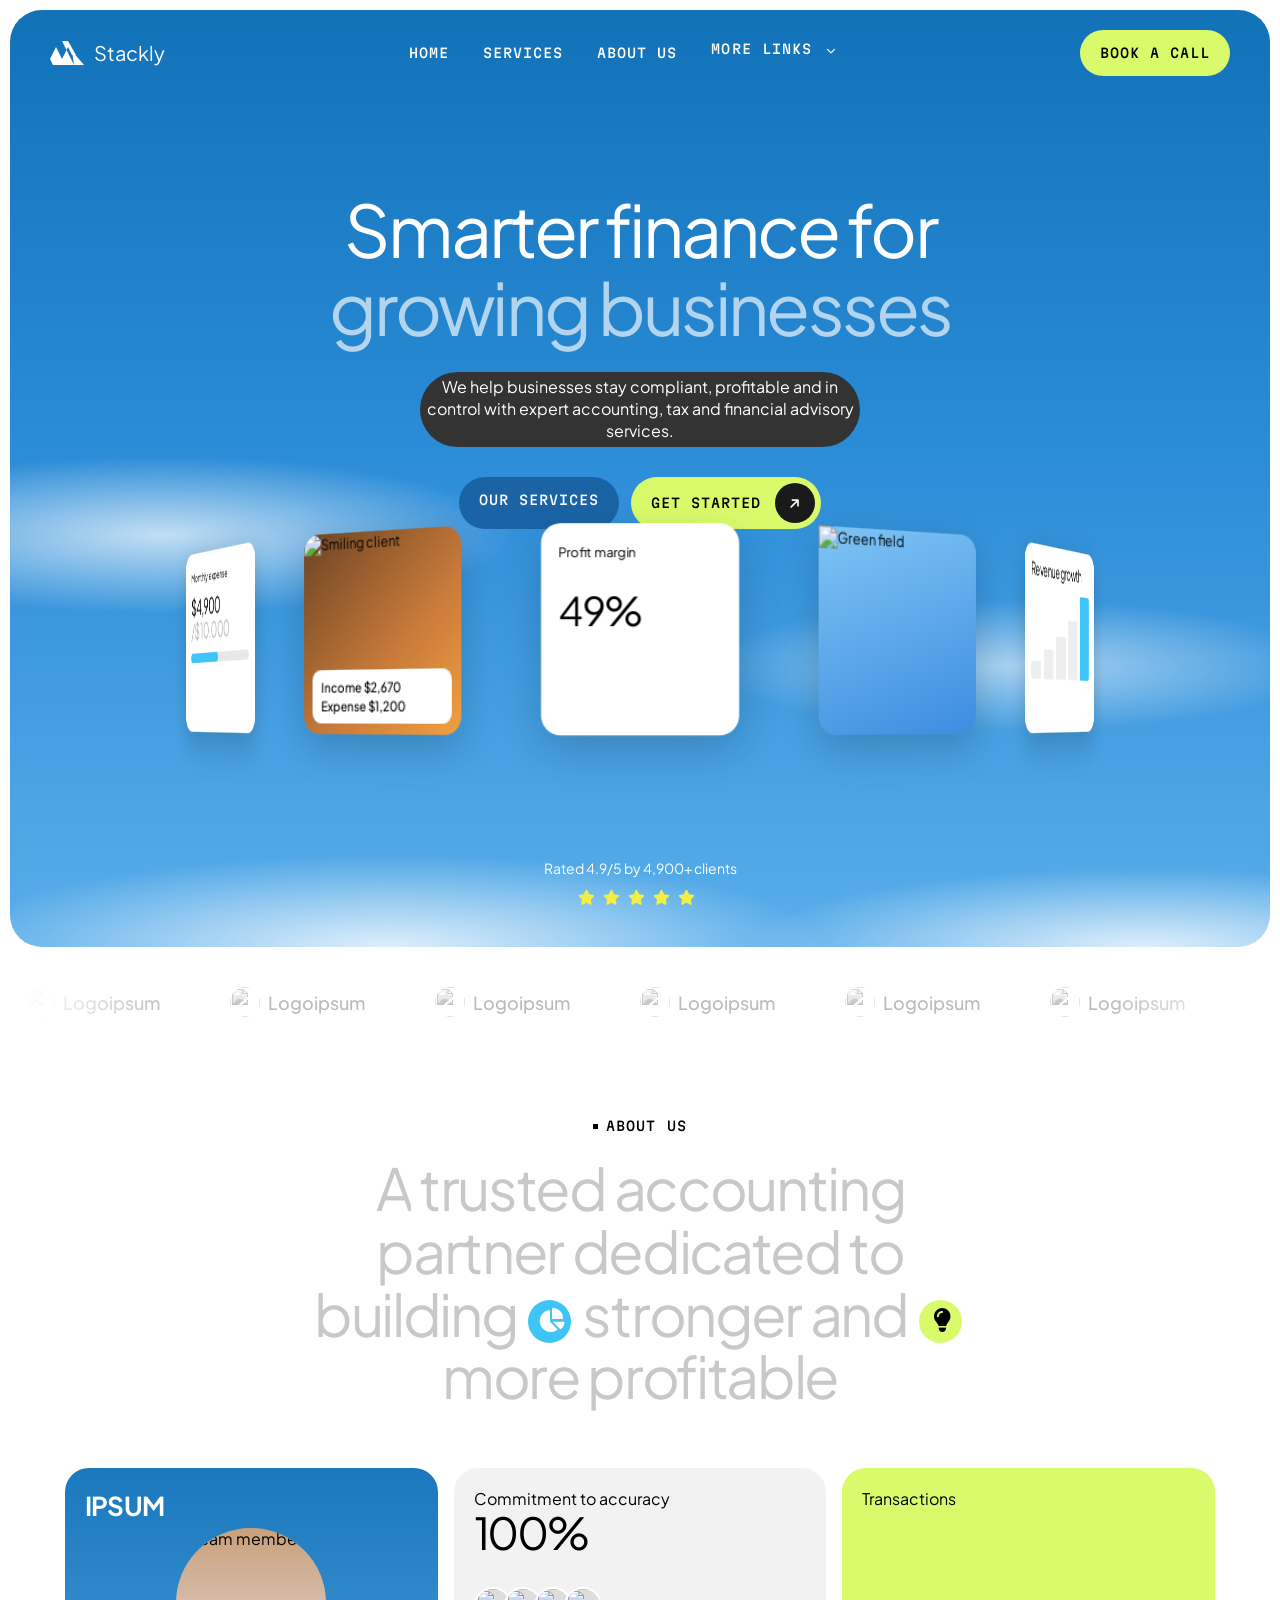
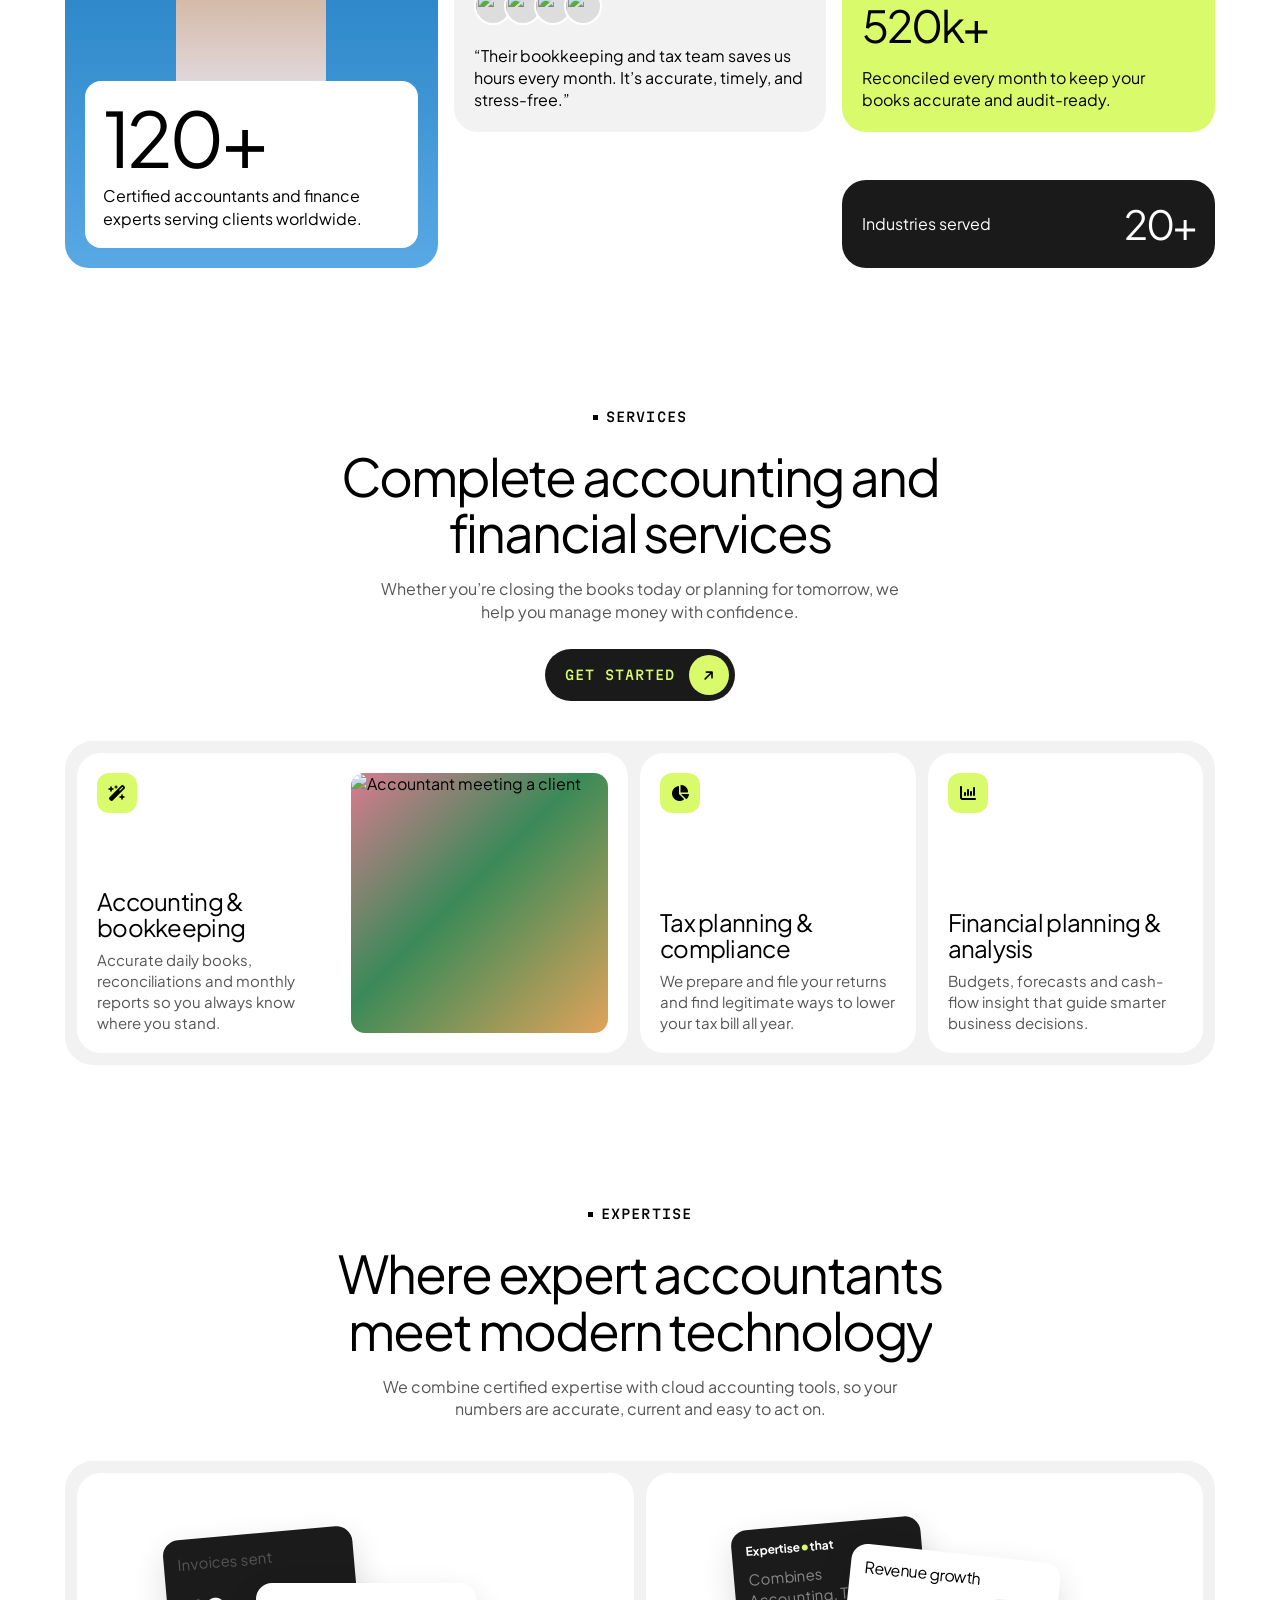
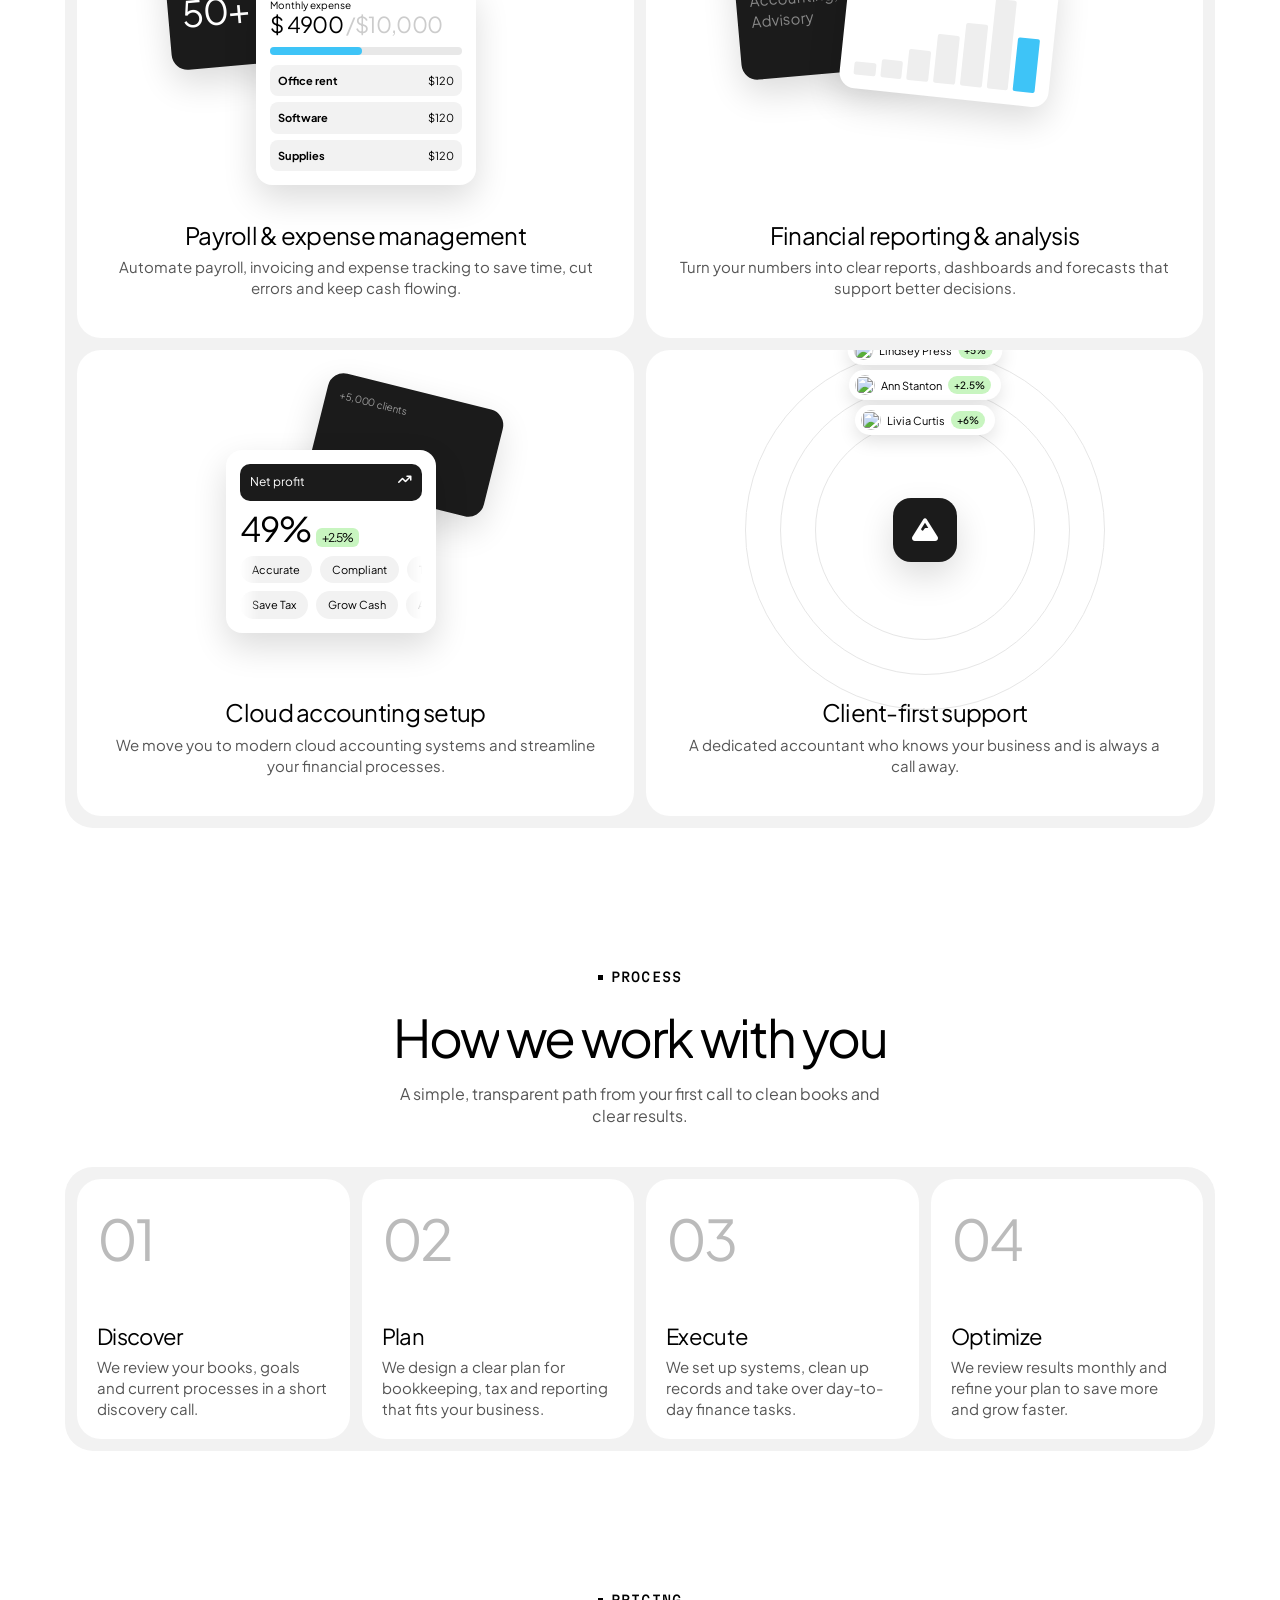
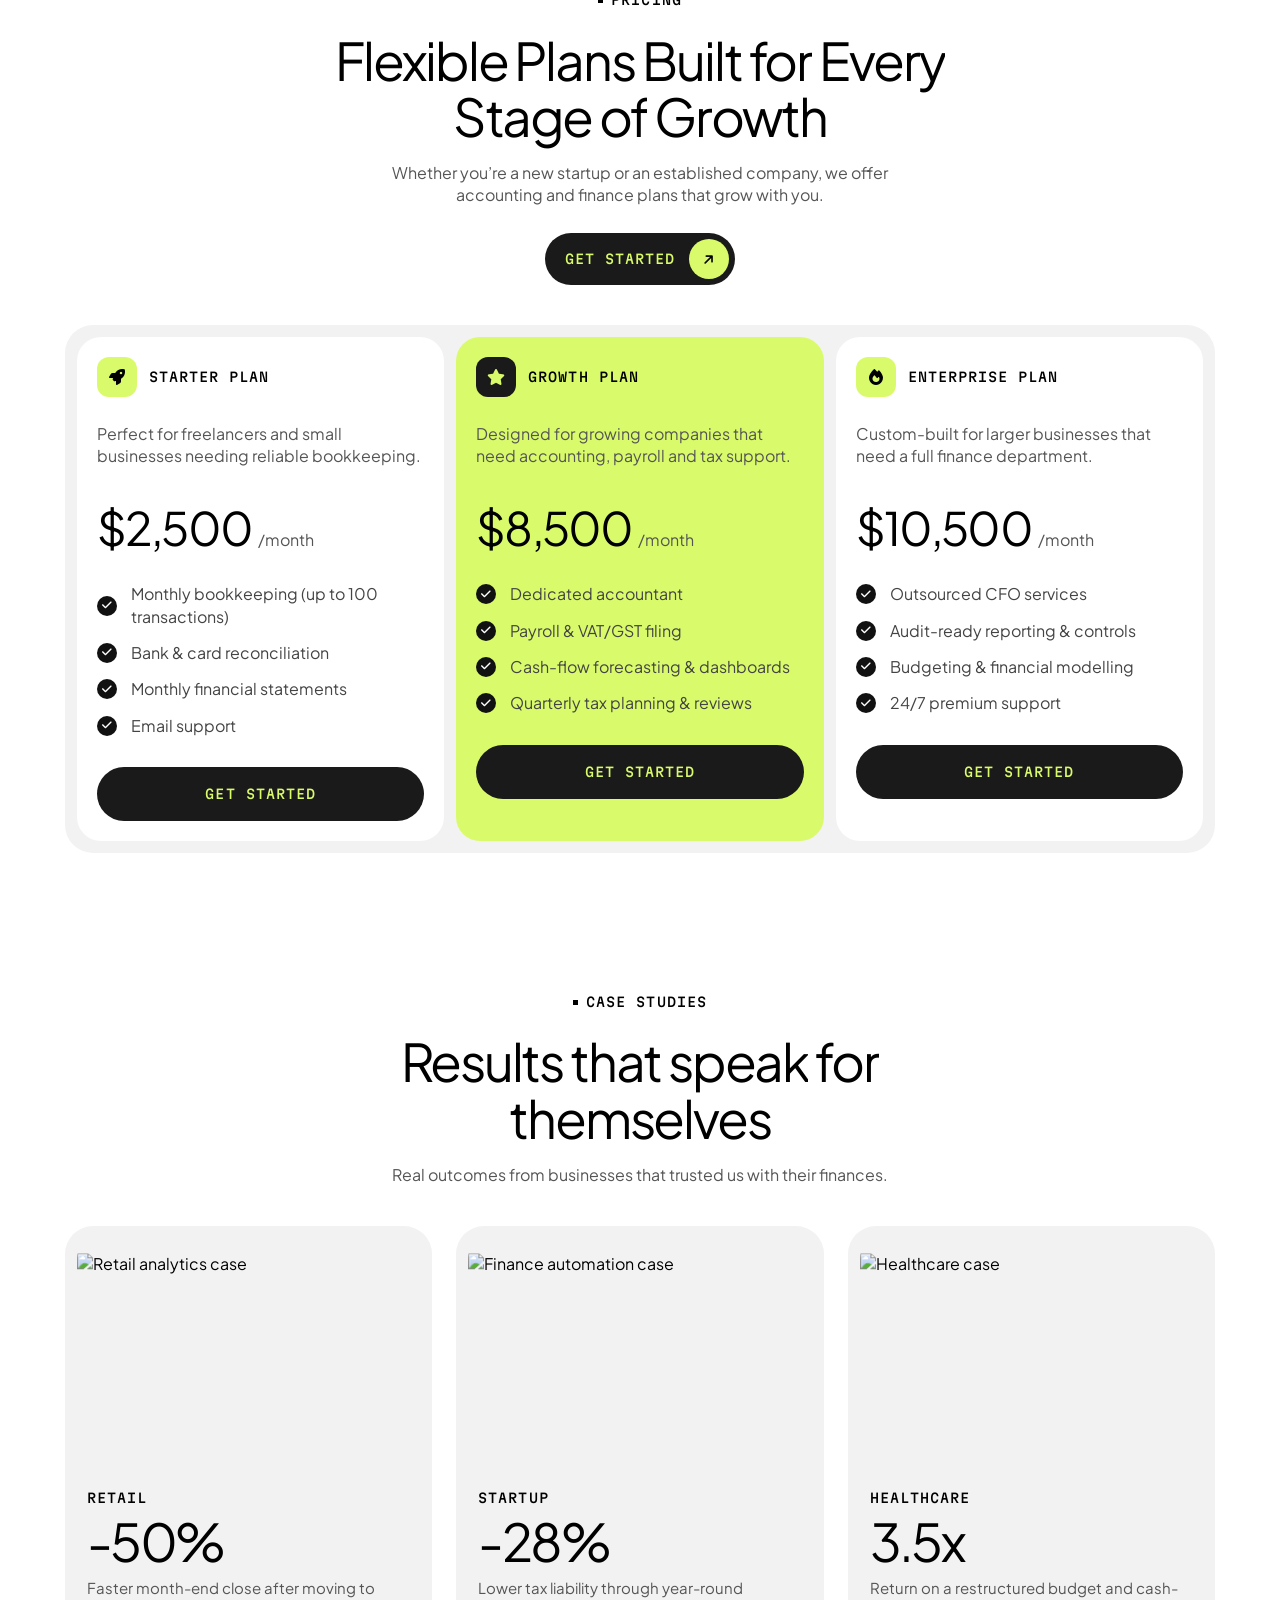
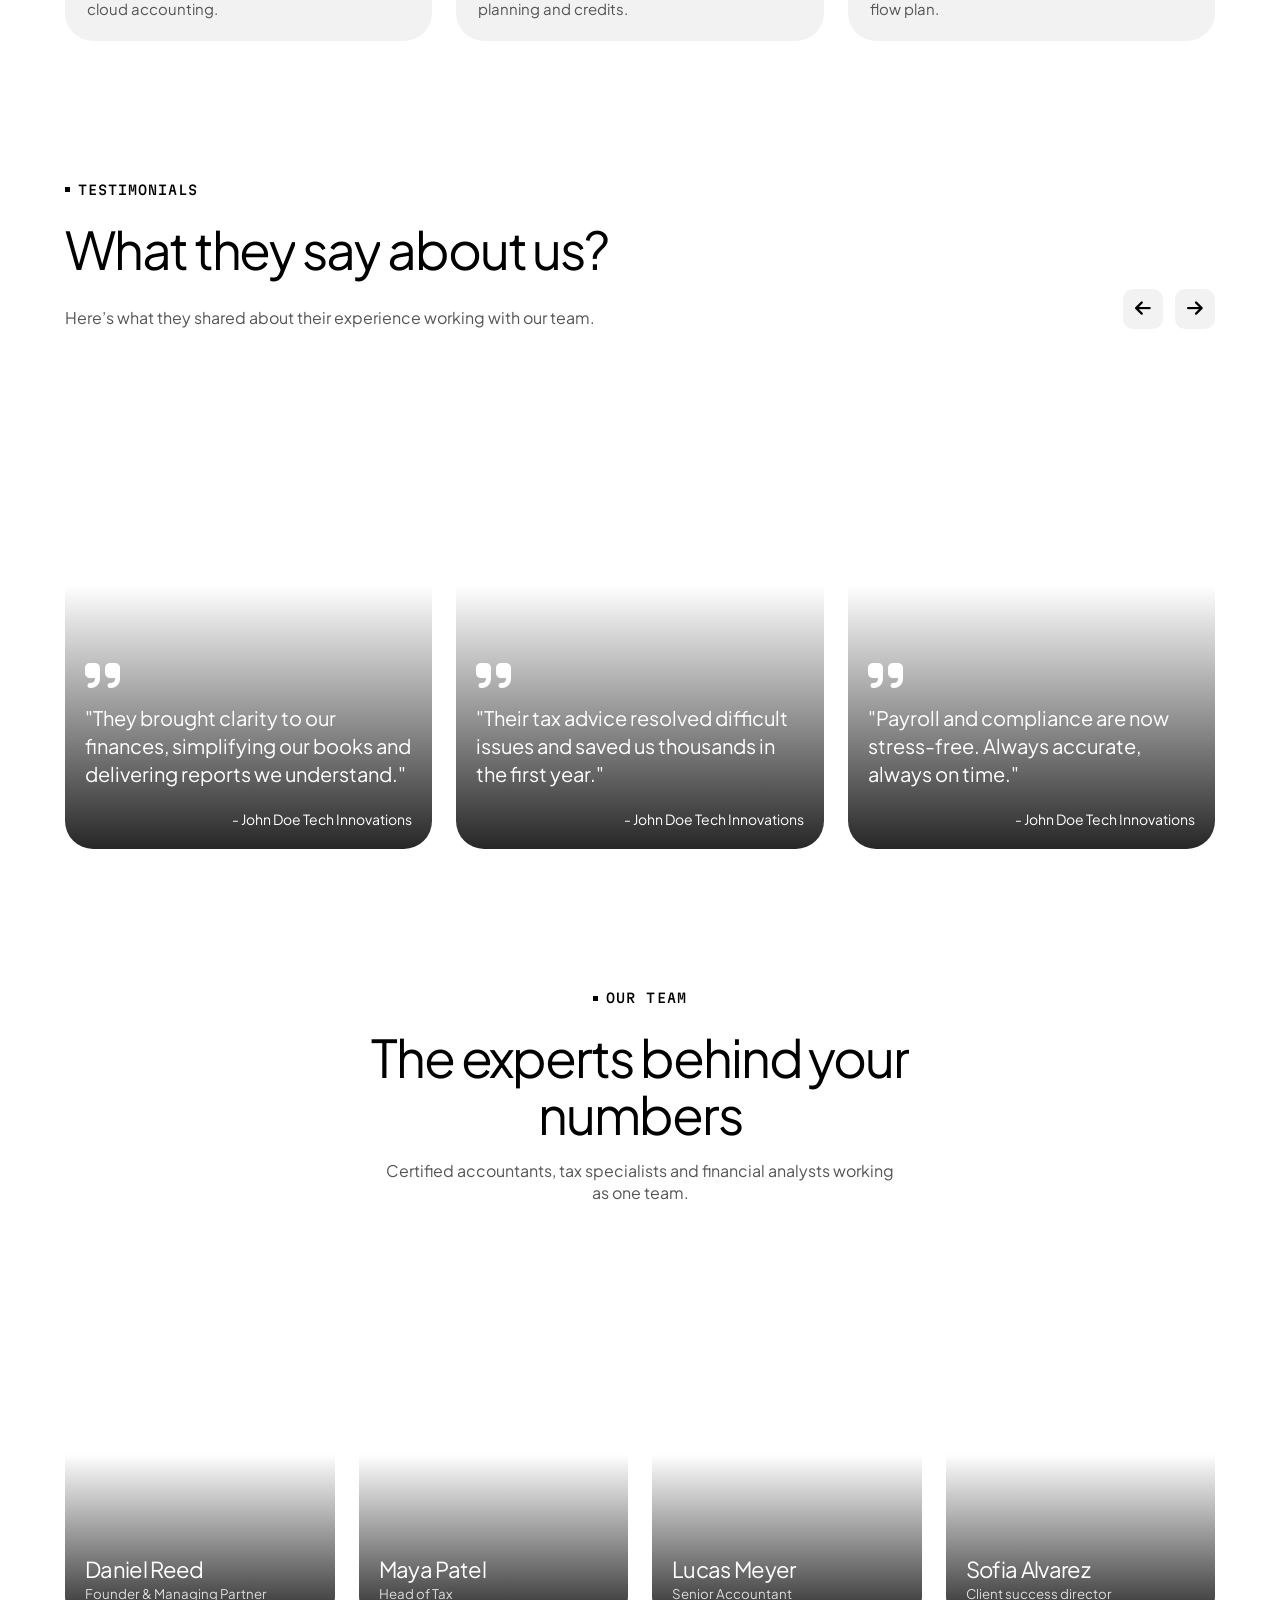
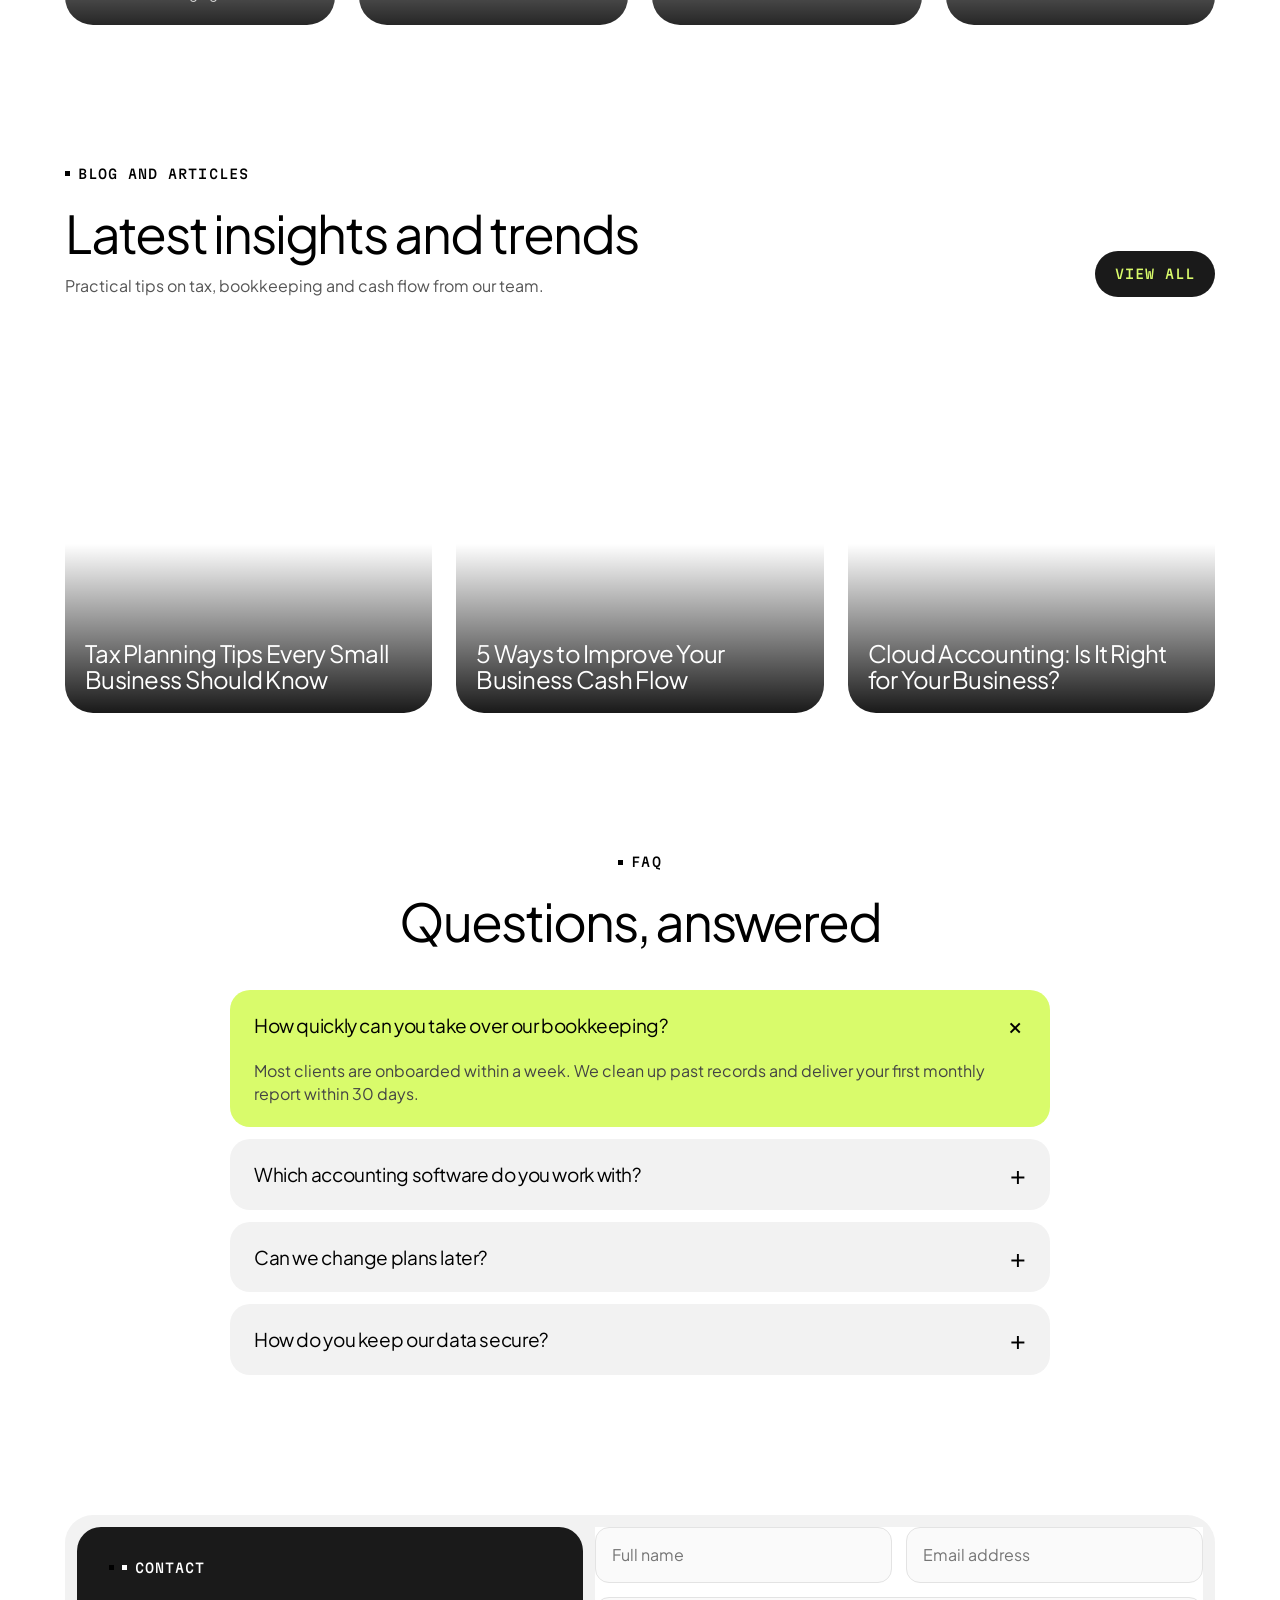
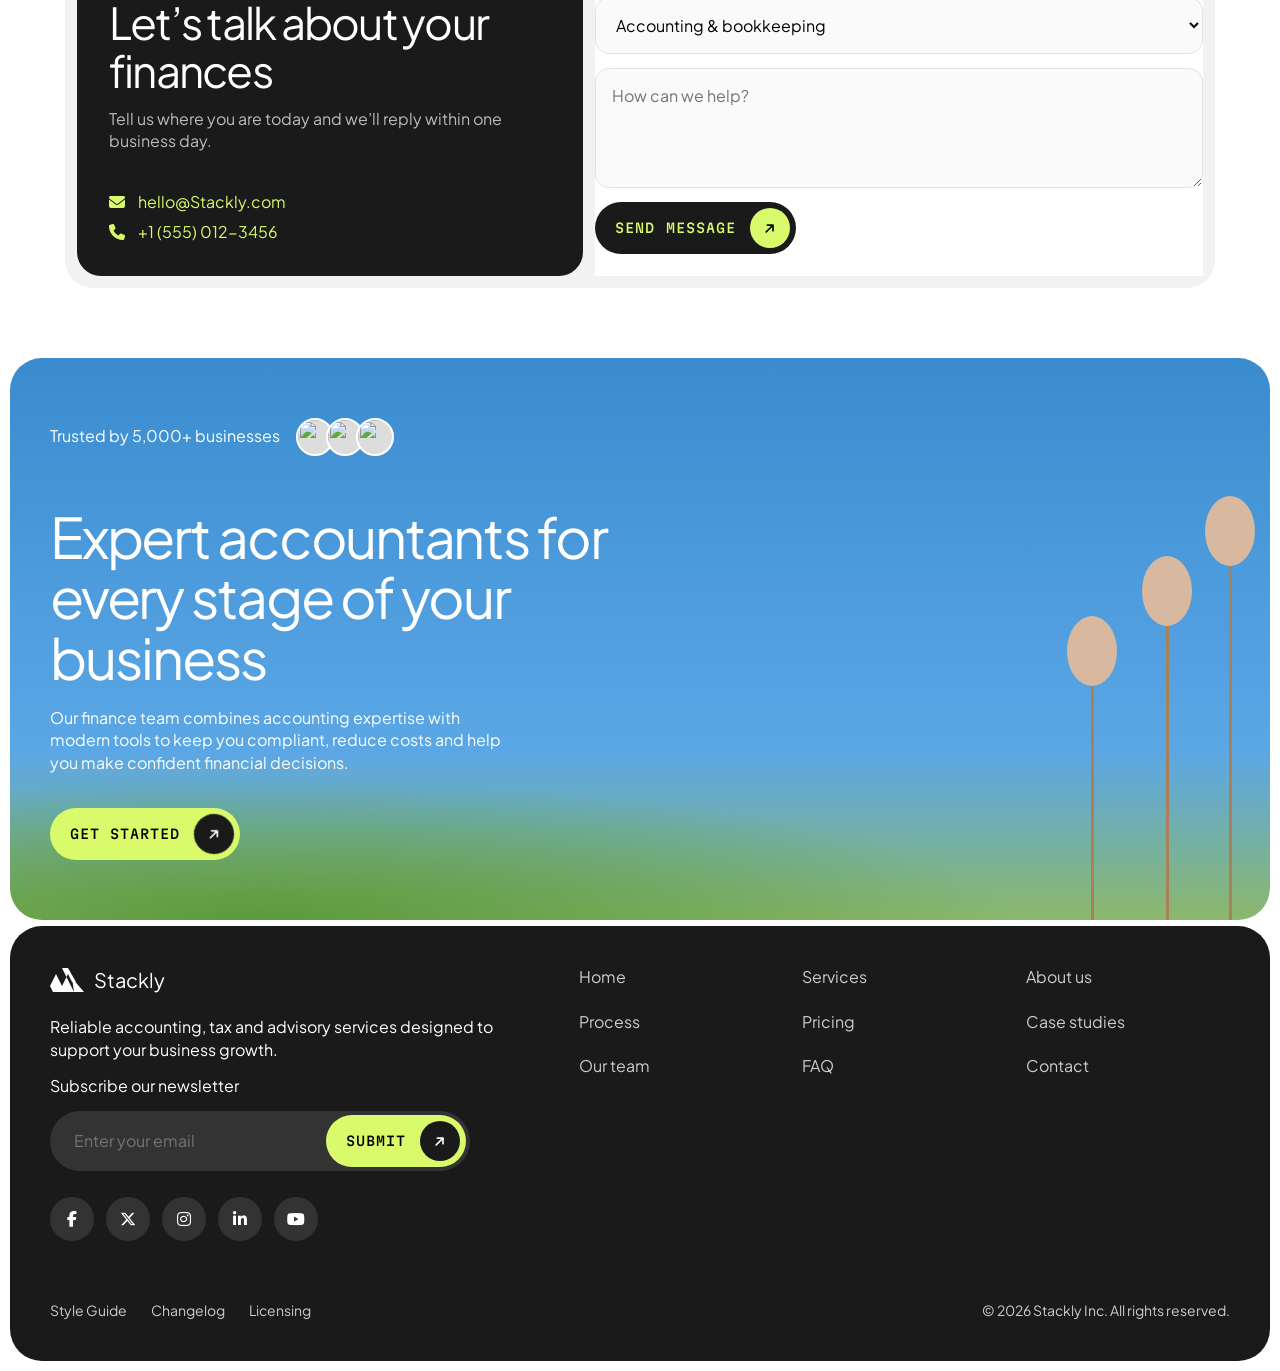
==== index.html @ 543ee2e0 "first commit" ====
<!DOCTYPE html>
<html lang="en">

<head>
    <meta charset="UTF-8">
    <meta name="viewport" content="width=device-width, initial-scale=1">
    <title>Stackly – Finance &amp; Accounting Services</title>
    <meta name="description"
        content="Accounting, bookkeeping, tax planning, payroll and financial advisory services for growing businesses.">
    <link rel="preconnect" href="https://fonts.googleapis.com">
    <link rel="preconnect" href="https://fonts.gstatic.com" crossorigin>
    <link
        href="https://fonts.googleapis.com/css2?family=Plus+Jakarta+Sans:wght@300;400;500&family=Martian+Mono:wght@400;500&display=swap"
        rel="stylesheet">
    <link rel="stylesheet" href="https://cdnjs.cloudflare.com/ajax/libs/font-awesome/6.5.2/css/all.min.css">
    <link rel="stylesheet" href="style.css">
</head>

<body>
    <div id="loader"><svg viewBox="0 0 34 24" fill="#d9fb6b">
            <path d="M12 0l12 24H15L6 6 0 18l3 6h12L12 18l6-12 4 8h4L18 0z" />
            <path d="M22 10l12 14H24z" />
        </svg></div>
    <div id="bar"></div>
    <button id="up" aria-label="Back to top"><i class="fa-solid fa-arrow-up"></i></button>

    <header class="hero" id="home">
        <img class="bgimg" src="https://picsum.photos/seed/sky-clouds/1600/900" alt="Blue sky with clouds"
            loading="eager">
        <nav>
            <a href="#home" class="logo"><svg viewBox="0 0 34 24" fill="#fff">
                    <path d="M12 0l12 24H15L6 6 0 18l3 6h12L12 18l6-12 4 8h4L18 0z" />
                    <path d="M22 10l12 14H24z" />
                </svg>Stackly</a>
            <div class="links mono" id="links"><a href="#home">Home</a><a href="#services">Services</a><a
                    href="#about">About us</a>
                <div class="more"><a href="#" class="mbtn">More links <i class="fa-solid fa-chevron-down"
                            style="font-size:.7em;margin-left:4px"></i></a>
                    <div class="dd"><a href="#home">Home</a><a href="#services">Services</a><a href="#about">About
                            us</a><a href="#process">Process</a><a href="#pricing">Pricing</a><a href="#cases">Case
                            studies</a><a href="#team">Our team</a><a href="#faq">FAQ</a><a href="#contact">Contact</a>
                    </div>
                </div>
            </div>
            <a href="#pricing" class="pill mono" style="background:var(--lime);color:#000">Book a call</a>
            <button class="burger" id="burger" aria-label="Menu"><span></span><span></span></button>
        </nav>
        <div class="hero-c">
            <h1>Smarter finance for <span>growing businesses</span></h1>
            <p class="sub">We help businesses stay compliant, profitable and in control with expert accounting, tax and
                financial advisory services.</p>
            <div class="cta"><a href="#services" class="pill glass mono">Our services</a><a href="#pricing"
                    class="btn mono pulse">Get started <i class="fa-solid fa-arrow-right"></i></a></div>
        </div>
        <div class="stage" id="stage">
            <div class="card3d"><small>Profit margin</small>
                <h3 style="font-size:28px;margin-top:20px">49%</h3>
            </div>
            <div class="card3d blue"><img class="fill" src="https://picsum.photos/seed/greenfield/300/320"
                    alt="Green field"></div>
            <div class="card3d">
                <h3 style="font-size:14px">Revenue growth</h3>
                <div class="bars"><i style="height:20%"></i><i style="height:35%"></i><i style="height:50%"></i><i
                        style="height:70%"></i><i style="height:100%"></i></div>
            </div>
            <div class="card3d"><small>Monthly expense</small>
                <h3 style="font-size:18px;margin:8px 0">$4,900 <span style="color:#bbb">/$10,000</span></h3>
                <div class="prog"><i></i></div>
            </div>
            <div class="card3d photo"><img class="fill" src="https://i.pravatar.cc/200?img=47"
                    alt="Smiling client"><b>Income $2,670 &nbsp; Expense $1,200</b></div>
            <div class="card3d">
                <h3 style="font-size:14px">Revenue growth</h3>
                <div class="bars"><i style="height:30%"></i><i style="height:45%"></i><i style="height:40%"></i><i
                        style="height:80%"></i><i style="height:100%"></i></div>
            </div>
            <div class="card3d dark">
                <h3 style="font-size:14px">Expertise that combines Accounting, Tax, and Advisory</h3>
            </div>
            <div class="card3d blue"><img class="fill" src="https://picsum.photos/seed/cloudblue/300/320" alt=""
                    style="opacity:.8">
                <h3 style="position:relative;font-size:14px;color:#fff;margin-top:40px;text-align:center">Tax savings
                </h3>
            </div>
            <div class="card3d"><small>Cash balance</small>
                <h3 style="font-size:24px;margin-top:16px">$48.2k</h3>
            </div>
        </div>
        <div class="rate">Rated 4.9/5 by 4,900+ clients<div class="stars"><i class="fa-solid fa-star"></i><i
                    class="fa-solid fa-star"></i><i class="fa-solid fa-star"></i><i class="fa-solid fa-star"></i><i
                    class="fa-solid fa-star"></i></div>
        </div>
    </header>

    <div class="wrap logos rv"><span><img src="https://picsum.photos/seed/logo/60/60" alt="">Logoipsum</span><span><img
                src="https://picsum.photos/seed/logo/60/60" alt="">Logoipsum</span><span><img
                src="https://picsum.photos/seed/logo/60/60" alt="">Logoipsum</span><span><img
                src="https://picsum.photos/seed/logo/60/60" alt="">Logoipsum</span><span><img
                src="https://picsum.photos/seed/logo/60/60" alt="">Logoipsum</span><span><img
                src="https://picsum.photos/seed/logo/60/60" alt="">Logoipsum</span></div>

    <section class="about" id="about">
        <div class="wrap">
            <div class="eyebrow mono rv">About us</div>
            <h2 class="rv">A trusted accounting partner dedicated to building <span class="ic"
                    style="background:var(--sky);color:#fff"><i class="fa-solid fa-chart-pie"></i></span> stronger <span
                    class="g">and <span class="ic" style="background:var(--lime)"><i
                            class="fa-solid fa-lightbulb"></i></span> more profitable</span></h2>
            <div class="stats">
                <div class="box s1 rv"><span class="tag">IPSUM</span><img class="face"
                        src="https://i.pravatar.cc/200?img=12" alt="Team member">
                    <div class="inner">
                        <div class="big"><span class="count" data-to="120">0</span>+</div>
                        <p style="margin-top:10px">Certified accountants and finance experts serving clients worldwide.
                        </p>
                    </div>
                </div>
                <div class="box s2 rv">
                    <div>
                        <p>Commitment to accuracy</p>
                        <div class="big"><span class="count" data-to="100">0</span>%</div>
                    </div>
                    <div>
                        <div class="av"><img src="https://i.pravatar.cc/200?img=5" alt=""><img
                                src="https://i.pravatar.cc/200?img=32" alt=""><img
                                src="https://i.pravatar.cc/200?img=49" alt=""><img src="https://i.pravatar.cc/200?img=9"
                                alt=""></div>
                        <p style="margin-top:20px">“Their bookkeeping and tax team saves us hours every month. It’s
                            accurate, timely, and stress-free.”</p>
                    </div>
                </div>
                <div class="box s3 rv">
                    <p>Transactions</p>
                    <div>
                        <div class="big"><span class="count" data-to="520">0</span>k+</div>
                        <p style="margin-top:20px">Reconciled every month to keep your books accurate and audit-ready.
                        </p>
                    </div>
                </div>
                <div class="box s4 rv"><span>Industries served</span><span class="big"><span class="count"
                            data-to="20">0</span>+</span></div>
            </div>
        </div>
    </section>

    <section id="services">
        <div class="wrap">
            <div class="head rv">
                <div class="eyebrow mono">Services</div>
                <h2>Complete accounting and financial services</h2>
                <p>Whether you’re closing the books today or planning for tomorrow, we help you manage money with
                    confidence.</p><a href="#pricing" class="btn dark mono">Get started <i
                        class="fa-solid fa-arrow-right"></i></a>
            </div>
            <div class="panel svc rv">
                <div class="c first">
                    <div class="ico"><i class="fa-solid fa-wand-magic-sparkles"></i></div>
                    <div>
                        <h3>Accounting &amp; bookkeeping</h3>
                        <p>Accurate daily books, reconciliations and monthly reports so you always know where you stand.
                        </p>
                    </div><img class="pic" src="https://i.pravatar.cc/200?img=47" alt="Accountant meeting a client">
                </div>
                <div class="c">
                    <div class="ico"><i class="fa-solid fa-chart-pie"></i></div>
                    <h3>Tax planning &amp; compliance</h3>
                    <p>We prepare and file your returns and find legitimate ways to lower your tax bill all year.</p>
                </div>
                <div class="c">
                    <div class="ico"><i class="fa-solid fa-chart-column"></i></div>
                    <h3>Financial planning &amp; analysis</h3>
                    <p>Budgets, forecasts and cash-flow insight that guide smarter business decisions.</p>
                </div>
            </div>
        </div>
    </section>

    <section>
        <div class="wrap">
            <div class="head rv">
                <div class="eyebrow mono">Expertise</div>
                <h2>Where expert accountants meet modern technology</h2>
                <p>We combine certified expertise with cloud accounting tools, so your numbers are accurate, current and
                    easy to act on.</p>
            </div>
            <div class="panel exp rv">
                <div class="c">
                    <div class="mock">
                        <div class="m a dk" style="left:12%;top:30px;width:190px;height:130px;transform:rotate(-5deg)">
                            <p>Invoices sent</p>
                            <h3 style="font-size:36px;margin-top:20px">50+</h3>
                        </div>
                        <div class="m b" style="left:30%;top:80px;width:220px"><small>Monthly expense</small>
                            <h3 style="font-size:22px">$ 4900 <span style="color:#ccc">/$10,000</span></h3>
                            <div class="prog"><i></i></div>
                            <div class="row"><b>Office rent</b><span>$120</span></div>
                            <div class="row"><b>Software</b><span>$120</span></div>
                            <div class="row"><b>Supplies</b><span>$120</span></div>
                        </div>
                    </div>
                    <h3>Payroll &amp; expense management</h3>
                    <p>Automate payroll, invoicing and expense tracking to save time, cut errors and keep cash flowing.
                    </p>
                </div>
                <div class="c">
                    <div class="mock">
                        <div class="m a dk" style="left:12%;top:20px;width:190px;height:150px;transform:rotate(-5deg)">
                            <b>Expertise <i class="fa-solid fa-circle"
                                    style="color:var(--lime);font-size:.5em;vertical-align:middle"></i> that</b>
                            <p style="color:#888;margin-top:8px">Combines Accounting, Tax and Advisory</p>
                        </div>
                        <div class="m b" style="left:34%;top:50px;width:210px;transform:rotate(6deg)">
                            <h3 style="font-size:16px">Revenue growth</h3>
                            <div class="bars"><i style="height:15%"></i><i style="height:20%"></i><i
                                    style="height:35%"></i><i style="height:55%"></i><i style="height:70%"></i><i
                                    style="height:100%"></i><i style="height:60%"></i></div>
                        </div>
                    </div>
                    <h3>Financial reporting &amp; analysis</h3>
                    <p>Turn your numbers into clear reports, dashboards and forecasts that support better decisions.</p>
                </div>
                <div class="c">
                    <div class="mock">
                        <div class="m dk a" style="left:42%;top:10px;width:180px;height:110px;transform:rotate(14deg)">
                            <small style="color:#999">+5,000 clients</small></div>
                        <div class="m b" style="left:24%;top:70px;width:210px">
                            <div class="m dk" style="position:static;box-shadow:none;border-radius:10px;padding:10px">
                                Net profit <i class="fa-solid fa-arrow-trend-up" style="float:right"></i></div>
                            <h3 style="font-size:34px;margin:10px 0 6px">49% <small
                                    style="font-size:12px;background:#c8f5c0;padding:2px 6px;border-radius:6px">+2.5%</small>
                            </h3>
                            <div class="tags">
                                <div class="tr"><b>Accurate</b><b>Compliant</b><b>Trusted</b><b>Transparent</b></div>
                            </div>
                            <div class="tags">
                                <div class="tr rev"><b>Save Tax</b><b>Grow Cash</b><b>Audit-Ready</b><b>Simple</b></div>
                            </div>
                        </div>
                    </div>
                    <h3>Cloud accounting setup</h3>
                    <p>We move you to modern cloud accounting systems and streamline your financial processes.</p>
                </div>
                <div class="c">
                    <div class="mock">
                        <div class="orbit"><u style="width:360px;height:360px"></u><u
                                style="width:290px;height:290px"></u><u style="width:220px;height:220px"></u></div>
                        <div class="orb" style="width:360px;height:360px;--d:28s;">
                            <div class="chip"><img src="https://i.pravatar.cc/200?img=44" alt=""> Lindsey Press
                                <b>+5%</b></div>
                        </div>
                        <div class="orb" style="width:290px;height:290px;--d:22s;animation-direction:reverse">
                            <div class="chip"><img src="https://i.pravatar.cc/200?img=25" alt=""> Ann Stanton
                                <b>+2.5%</b></div>
                        </div>
                        <div class="orb" style="width:220px;height:220px;--d:18s;">
                            <div class="chip"><img src="https://i.pravatar.cc/200?img=23" alt=""> Livia Curtis
                                <b>+6%</b></div>
                        </div>
                        <div class="m dk"
                            style="left:50%;top:50%;width:64px;height:64px;transform:translate(-50%,-50%);border-radius:18px;display:grid;place-items:center;font-size:26px">
                            <i class="fa-solid fa-mountain"></i></div>
                    </div>
                    <h3>Client-first support</h3>
                    <p>A dedicated accountant who knows your business and is always a call away.</p>
                </div>
            </div>
        </div>
    </section>

    <section id="process">
        <div class="wrap">
            <div class="head rv">
                <div class="eyebrow mono">Process</div>
                <h2>How we work with you</h2>
                <p>A simple, transparent path from your first call to clean books and clear results.</p>
            </div>
            <div class="panel steps rv">
                <div class="c step"><span class="n">01</span>
                    <div>
                        <h3>Discover</h3>
                        <p>We review your books, goals and current processes in a short discovery call.</p>
                    </div>
                </div>
                <div class="c step"><span class="n">02</span>
                    <div>
                        <h3>Plan</h3>
                        <p>We design a clear plan for bookkeeping, tax and reporting that fits your business.</p>
                    </div>
                </div>
                <div class="c step"><span class="n">03</span>
                    <div>
                        <h3>Execute</h3>
                        <p>We set up systems, clean up records and take over day-to-day finance tasks.</p>
                    </div>
                </div>
                <div class="c step"><span class="n">04</span>
                    <div>
                        <h3>Optimize</h3>
                        <p>We review results monthly and refine your plan to save more and grow faster.</p>
                    </div>
                </div>
            </div>
        </div>
    </section>

    <section id="pricing">
        <div class="wrap">
            <div class="head rv">
                <div class="eyebrow mono">Pricing</div>
                <h2>Flexible Plans Built for Every Stage of Growth</h2>
                <p>Whether you’re a new startup or an established company, we offer accounting and finance plans that
                    grow with you.</p><a href="#" class="btn dark mono">Get started <i
                        class="fa-solid fa-arrow-right"></i></a>
            </div>
            <div class="panel price rv">
                <div class="plan">
                    <div class="t">
                        <div class="ico"><i class="fa-solid fa-rocket"></i></div><span class="mono">Starter plan</span>
                    </div>
                    <p>Perfect for freelancers and small businesses needing reliable bookkeeping.</p>
                    <div class="amt">$2,500<small>/month</small></div>
                    <ul>
                        <li>Monthly bookkeeping (up to 100 transactions)</li>
                        <li>Bank &amp; card reconciliation</li>
                        <li>Monthly financial statements</li>
                        <li>Email support</li>
                    </ul><a href="#" class="btn2 mono">Get started</a>
                </div>
                <div class="plan hot">
                    <div class="t">
                        <div class="ico"><i class="fa-solid fa-star"></i></div><span class="mono">Growth plan</span>
                    </div>
                    <p>Designed for growing companies that need accounting, payroll and tax support.</p>
                    <div class="amt">$8,500<small>/month</small></div>
                    <ul>
                        <li>Dedicated accountant</li>
                        <li>Payroll &amp; VAT/GST filing</li>
                        <li>Cash-flow forecasting &amp; dashboards</li>
                        <li>Quarterly tax planning &amp; reviews</li>
                    </ul><a href="#" class="btn2 mono">Get started</a>
                </div>
                <div class="plan">
                    <div class="t">
                        <div class="ico"><i class="fa-solid fa-fire"></i></div><span class="mono">Enterprise plan</span>
                    </div>
                    <p>Custom-built for larger businesses that need a full finance department.</p>
                    <div class="amt">$10,500<small>/month</small></div>
                    <ul>
                        <li>Outsourced CFO services</li>
                        <li>Audit-ready reporting &amp; controls</li>
                        <li>Budgeting &amp; financial modelling</li>
                        <li>24/7 premium support</li>
                    </ul><a href="#" class="btn2 mono">Get started</a>
                </div>
            </div>
        </div>
    </section>

    <section id="cases">
        <div class="wrap">
            <div class="head rv">
                <div class="eyebrow mono">Case studies</div>
                <h2>Results that speak for themselves</h2>
                <p>Real outcomes from businesses that trusted us with their finances.</p>
            </div>
            <div class="cases rv">
                <article class="case">
                    <div class="im"><img src="https://picsum.photos/seed/case-retail/700/460"
                            alt="Retail analytics case" loading="lazy"></div>
                    <div class="tx"><span class="mono">Retail</span>
                        <div class="big">-50%</div>
                        <p>Faster month-end close after moving to cloud accounting.</p>
                    </div>
                </article>
                <article class="case">
                    <div class="im"><img src="https://picsum.photos/seed/case-finance/700/460"
                            alt="Finance automation case" loading="lazy"></div>
                    <div class="tx"><span class="mono">Startup</span>
                        <div class="big">-28%</div>
                        <p>Lower tax liability through year-round planning and credits.</p>
                    </div>
                </article>
                <article class="case">
                    <div class="im"><img src="https://picsum.photos/seed/case-health/700/460" alt="Healthcare case"
                            loading="lazy"></div>
                    <div class="tx"><span class="mono">Healthcare</span>
                        <div class="big">3.5x</div>
                        <p>Return on a restructured budget and cash-flow plan.</p>
                    </div>
                </article>
            </div>
        </div>
    </section>

    <section>
        <div class="wrap">
            <div class="thead rv">
                <div>
                    <div class="eyebrow mono" style="justify-content:flex-start">Testimonials</div>
                    <h2>What they say about us?</h2>
                    <p>Here’s what they shared about their experience working with our team.</p>
                </div>
                <div class="arrows"><button id="prev" aria-label="Previous"><i
                            class="fa-solid fa-arrow-left"></i></button><button id="next" aria-label="Next"><i
                            class="fa-solid fa-arrow-right"></i></button></div>
            </div>
            <div class="slider rv" id="slider">
                <div class="tcard"><img class="bgimg" src="https://i.pravatar.cc/600?img=68" alt="Client portrait"
                        loading="lazy"><span class="lg">LOGOIPSUM</span><span class="q"><i
                            class="fa-solid fa-quote-right"></i></span>
                    <p>"They brought clarity to our finances, simplifying our books and delivering reports we
                        understand."</p><small>- John Doe Tech Innovations</small>
                </div>
                <div class="tcard"><img class="bgimg" src="https://i.pravatar.cc/600?img=45" alt="Client portrait"
                        loading="lazy"><span class="lg">LOOO</span><span class="q"><i
                            class="fa-solid fa-quote-right"></i></span>
                    <p>"Their tax advice resolved difficult issues and saved us thousands in the first year."</p>
                    <small>- John Doe Tech Innovations</small>
                </div>
                <div class="tcard"><img class="bgimg" src="https://i.pravatar.cc/600?img=33" alt="Client portrait"
                        loading="lazy"><span class="lg">LOGO</span><span class="q"><i
                            class="fa-solid fa-quote-right"></i></span>
                    <p>"Payroll and compliance are now stress-free. Always accurate, always on time."</p><small>- John
                        Doe Tech Innovations</small>
                </div>
                <div class="tcard"><img class="bgimg" src="https://i.pravatar.cc/600?img=60" alt="Client portrait"
                        loading="lazy"><span class="lg">IPSUM</span><span class="q"><i
                            class="fa-solid fa-quote-right"></i></span>
                    <p>"A partner who simplifies the complex and keeps every decision grounded in real numbers."</p>
                    <small>- John Doe Tech Innovations</small>
                </div>
            </div>
        </div>
    </section>

    <section id="team">
        <div class="wrap">
            <div class="head rv">
                <div class="eyebrow mono">Our team</div>
                <h2>The experts behind your numbers</h2>
                <p>Certified accountants, tax specialists and financial analysts working as one team.</p>
            </div>
            <div class="team rv">
                <div class="mem"><img src="https://i.pravatar.cc/400?img=11" alt="Daniel Reed" loading="lazy">
                    <div>
                        <h3>Daniel Reed</h3><small>Founder &amp; Managing Partner</small>
                    </div>
                </div>
                <div class="mem"><img src="https://i.pravatar.cc/400?img=45" alt="Maya Patel" loading="lazy">
                    <div>
                        <h3>Maya Patel</h3><small>Head of Tax</small>
                    </div>
                </div>
                <div class="mem"><img src="https://i.pravatar.cc/400?img=15" alt="Lucas Meyer" loading="lazy">
                    <div>
                        <h3>Lucas Meyer</h3><small>Senior Accountant</small>
                    </div>
                </div>
                <div class="mem"><img src="https://i.pravatar.cc/400?img=32" alt="Sofia Alvarez" loading="lazy">
                    <div>
                        <h3>Sofia Alvarez</h3><small>Client success director</small>
                    </div>
                </div>
            </div>
        </div>
    </section>

    <section>
        <div class="wrap">
            <div class="bhead rv">
                <div>
                    <div class="eyebrow mono" style="justify-content:flex-start">Blog and articles</div>
                    <h2>Latest insights and trends</h2>
                    <p>Practical tips on tax, bookkeeping and cash flow from our team.</p>
                </div><a href="#" class="va mono">View all</a>
            </div>
            <div class="blog rv">
                <a href="#" class="post"><img class="bgimg" src="https://picsum.photos/seed/analytics-desk/600/600"
                        alt="Blog cover" loading="lazy">
                    <h3>Tax Planning Tips Every Small Business Should Know</h3>
                </a>
                <a href="#" class="post"><img class="bgimg" src="https://picsum.photos/seed/phone-business/600/600"
                        alt="Blog cover" loading="lazy">
                    <h3>5 Ways to Improve Your Business Cash Flow</h3>
                </a>
                <a href="#" class="post"><img class="bgimg" src="https://picsum.photos/seed/code-screen/600/600"
                        alt="Blog cover" loading="lazy">
                    <h3>Cloud Accounting: Is It Right for Your Business?</h3>
                </a>
            </div>
        </div>
    </section>

    <section id="faq">
        <div class="wrap">
            <div class="head rv">
                <div class="eyebrow mono">FAQ</div>
                <h2>Questions, answered</h2>
            </div>
            <div class="faq rv">
                <details open>
                    <summary>How quickly can you take over our bookkeeping?</summary>
                    <p>Most clients are onboarded within a week. We clean up past records and deliver your first monthly
                        report within 30 days.</p>
                </details>
                <details>
                    <summary>Which accounting software do you work with?</summary>
                    <p>We work with QuickBooks, Xero, Zoho Books and Tally, and can help you choose or migrate to the
                        right one.</p>
                </details>
                <details>
                    <summary>Can we change plans later?</summary>
                    <p>Yes. You can move between Starter, Growth and Enterprise at the end of any month.</p>
                </details>
                <details>
                    <summary>How do you keep our data secure?</summary>
                    <p>We work under strict NDAs, use encrypted storage and give you full control over access and
                        retention.</p>
                </details>
            </div>
        </div>
    </section>

    <section id="contact">
        <div class="wrap">
            <div class="contact rv">
                <div class="cinfo">
                    <div>
                        <div class="eyebrow mono" style="justify-content:flex-start;color:#fff"><span
                                style="width:5px;height:5px;background:#fff;display:inline-block"></span>Contact</div>
                        <h2>Let’s talk about your finances</h2>
                        <p>Tell us where you are today and we’ll reply within one business day.</p>
                    </div>
                    <div><a href="mailto:hello@Stackly.com"><i class="fa-solid fa-envelope"></i> hello@Stackly.com</a><a
                            href="tel:+15550123456"><i class="fa-solid fa-phone"></i> +1 (555) 012-3456</a></div>
                </div>
                <form class="cform"
                    onsubmit="event.preventDefault();this.querySelector('b').textContent='Message sent!'">
                    <div class="r2"><input placeholder="Full name" required aria-label="Full name"><input type="email"
                            placeholder="Email address" required aria-label="Email"></div>
                    <select aria-label="Service">
                        <option>Accounting &amp; bookkeeping</option>
                        <option>Tax planning &amp; compliance</option>
                        <option>Payroll services</option>
                        <option>Financial planning &amp; analysis</option>
                    </select>
                    <textarea placeholder="How can we help?" required aria-label="Message"></textarea>
                    <button class="btn dark mono"><b style="font-weight:500">Send message</b> <i
                            class="fa-solid fa-arrow-right"></i></button>
                </form>
            </div>
        </div>
    </section>

    <div class="cband rv">
        <img class="bgimg" src="https://picsum.photos/seed/grass-meadow/1600/700" alt="Meadow under blue sky"
            loading="lazy">
        <div class="trust"><span>Trusted by 5,000+ businesses</span>
            <div class="av"><img src="https://i.pravatar.cc/200?img=5" alt=""><img
                    src="https://i.pravatar.cc/200?img=32" alt=""><img src="https://i.pravatar.cc/200?img=49" alt="">
            </div>
        </div>
        <h2>Expert accountants for every stage of your business</h2>
        <p>Our finance team combines accounting expertise with modern tools to keep you compliant, reduce costs and help
            you make confident financial decisions.</p>
        <a href="#" class="btn mono">Get started <i class="fa-solid fa-arrow-right"></i></a>
        <i class="stalk"></i><i class="stalk"></i><i class="stalk"></i>
    </div>

    <footer>
        <div class="fg">
            <div><a href="#home" class="logo"><svg viewBox="0 0 34 24" fill="#fff">
                        <path d="M12 0l12 24H15L6 6 0 18l3 6h12L12 18l6-12 4 8h4L18 0z" />
                        <path d="M22 10l12 14H24z" />
                    </svg>Stackly</a>
                <p>Reliable accounting, tax and advisory services designed to support your business growth.</p>
                <p style="margin:0 0 14px">Subscribe our newsletter</p>
                <form class="sub" onsubmit="event.preventDefault();this.querySelector('b').textContent='Thanks!'"><input
                        type="email" placeholder="Enter your email" required><button class="btn mono"
                        style="border:0;cursor:pointer;font-size:13px"><b style="font-weight:500">Submit</b> <i
                            class="fa-solid fa-arrow-right"></i></button></form>
                <div class="social">
                    <a href="#" aria-label="Facebook"><i class="fa-brands fa-facebook-f"></i></a>
                    <a href="#" aria-label="X"><i class="fa-brands fa-x-twitter"></i></a>
                    <a href="#" aria-label="Instagram"><i class="fa-brands fa-instagram"></i></a>
                    <a href="#" aria-label="LinkedIn"><i class="fa-brands fa-linkedin-in"></i></a>
                    <a href="#" aria-label="YouTube"><i class="fa-brands fa-youtube"></i></a>
                </div>
            </div>
            <div class="fl"><a href="#home">Home</a><a href="#services">Services</a><a href="#about">About us</a><a
                    href="#process">Process</a><a href="#pricing">Pricing</a><a href="#cases">Case studies</a><a
                    href="#team">Our team</a><a href="#faq">FAQ</a><a href="#contact">Contact</a></div>
        </div>
        <div class="fb">
            <div><a href="#">Style Guide</a><a href="#">Changelog</a><a href="#">Licensing</a></div><span>© 2026 Stackly
                Inc. All rights reserved.</span>
        </div>
    </footer>

    <script src="script.js"></script>
</body>

</html>
---- style.css ----
:root {
    --lime: #d9fb6b;
    --ink: #1a1a1a;
    --sky: #3ec4f7;
    --grey: #f2f2f2;
    --mute: #555;
    --r: 24px
}

* {
    box-sizing: border-box;
    margin: 0;
    padding: 0
}

html {
    scroll-behavior: smooth
}

body {
    font-family: 'Plus Jakarta Sans', system-ui, sans-serif;
    color: #000;
    background: #fff;
    overflow-x: hidden;
    line-height: 1.4
}

a {
    color: inherit;
    text-decoration: none
}

.mono {
    font-family: 'Martian Mono', ui-monospace, monospace;
    text-transform: uppercase;
    letter-spacing: .08em;
    font-size: 13px;
    font-weight: 500
}

h1,
h2,
h3 {
    font-weight: 400;
    letter-spacing: -.04em;
    line-height: 1.08
}

.wrap {
    max-width: 1230px;
    margin: 0 auto;
    padding: 0 40px
}

section {
    padding: 70px 0
}

.eyebrow {
    display: flex;
    align-items: center;
    justify-content: center;
    gap: 8px;
    margin-bottom: 22px
}

.eyebrow:before {
    content: "";
    width: 5px;
    height: 5px;
    background: #000
}

.head {
    text-align: center;
    max-width: 700px;
    margin: 0 auto 40px
}

.head h2 {
    font-size: clamp(32px, 4.4vw, 52px)
}

.head p {
    color: var(--mute);
    margin: 18px auto 26px;
    max-width: 520px
}

/* buttons */
.btn {
    display: inline-flex;
    align-items: center;
    gap: 14px;
    padding: 6px 6px 6px 20px;
    border-radius: 99px;
    background: var(--lime);
    color: #000;
    transition: transform .3s, box-shadow .3s
}

.btn i {
    width: 40px;
    height: 40px;
    border-radius: 50%;
    background: var(--ink);
    color: #fff;
    display: grid;
    place-items: center;
    font-style: normal;
    transition: transform .3s
}

.btn:hover {
    transform: translateY(-2px);
    box-shadow: 0 8px 20px rgba(150, 190, 0, .35)
}

.btn:hover i {
    transform: rotate(45deg)
}

.btn.dark {
    background: var(--ink);
    color: var(--lime)
}

.btn.dark i {
    background: var(--lime);
    color: #000
}

.pill {
    padding: 14px 20px;
    border-radius: 99px;
    display: inline-block;
    transition: transform .3s, background .3s
}

.pill:hover {
    transform: translateY(-2px)
}

/* hero */
.hero {
    margin: 10px;
    border-radius: 32px;
    position: relative;
    overflow: hidden;
    color: #fff;
    min-height: 775px;
    padding: 0 0 40px;
    background: radial-gradient(ellipse 40% 12% at 12% 56%, rgba(255, 255, 255, .7), transparent 70%), radial-gradient(ellipse 35% 10% at 80% 70%, rgba(255, 255, 255, .55), transparent 70%), radial-gradient(ellipse 50% 14% at 30% 100%, rgba(255, 255, 255, .8), transparent 70%), radial-gradient(ellipse 45% 12% at 90% 100%, rgba(255, 255, 255, .8), transparent 70%), linear-gradient(180deg, #1272b8 0%, #2a8bd6 45%, #59aeea 100%)
}

nav {
    display: flex;
    align-items: center;
    justify-content: space-between;
    padding: 20px 40px;
    position: relative;
    z-index: 5
}

.logo {
    display: flex;
    align-items: center;
    gap: 10px;
    font-size: 20px;
    font-weight: 400
}

.logo svg {
    width: 34px;
    height: 24px
}

.links {
    display: flex;
    gap: 34px
}

.links a {
    position: relative;
    padding: 4px 0
}

.links a:after {
    content: "";
    position: absolute;
    left: 0;
    bottom: -2px;
    height: 1px;
    width: 0;
    background: currentColor;
    transition: width .3s
}

.links a:hover:after {
    width: 100%
}

.burger {
    display: none;
    background: none;
    border: 0;
    color: #fff;
    width: 40px;
    height: 40px;
    cursor: pointer
}

.burger span {
    display: block;
    height: 2px;
    background: #fff;
    margin: 7px 8px;
    transition: .3s
}

.burger.open span:first-child {
    transform: translateY(4.5px) rotate(45deg)
}

.burger.open span:last-child {
    transform: translateY(-4.5px) rotate(-45deg)
}

.hero-c {
    text-align: center;
    padding: 100px 20px 0;
    max-width: 900px;
    margin: 0 auto;
    position: relative;
    z-index: 2
}

.hero h1 {
    font-size: clamp(40px, 6.4vw, 72px);
    font-weight: 400
}

.hero h1 span {
    color: rgba(255, 255, 255, .65);
    display: block
}

.hero p.sub {
    max-width: 440px;
    margin: 26px auto 30px
}

.cta {
    display: flex;
    gap: 12px;
    justify-content: center;
    flex-wrap: wrap
}

.pill.glass {
    background: #1a64a6;
    color: #fff
}

/* card carousel */
.stage {
    position: relative;
    height: 260px;
    margin-top: 50px;
    perspective: 1200px
}

.card3d {
    position: absolute;
    left: 50%;
    top: 0;
    width: 140px;
    height: 150px;
    border-radius: 14px;
    background: #fff;
    color: #000;
    padding: 12px;
    font-size: 11px;
    box-shadow: 0 10px 30px rgba(0, 0, 0, .18);
    transform-origin: center;
    transition: transform .8s cubic-bezier(.2, .8, .2, 1), opacity .8s
}

.card3d.dark {
    background: #1b1b1b;
    color: #fff
}

.card3d.photo {
    background: linear-gradient(135deg, #6b4423, #c97b3a 60%, #f0a040);
    padding: 0;
    overflow: hidden
}

.card3d.photo b {
    position: absolute;
    left: 8px;
    right: 8px;
    bottom: 8px;
    background: #fff;
    color: #000;
    border-radius: 8px;
    padding: 6px 8px;
    font-weight: 500;
    font-size: 10px
}

.card3d.blue {
    background: linear-gradient(160deg, #7fc4f5, #3b8de0)
}

.bars {
    display: flex;
    align-items: flex-end;
    gap: 5px;
    height: 70px;
    margin-top: 10px
}

.bars i {
    flex: 1;
    background: #eee;
    border-radius: 2px
}

.bars i:last-child {
    background: var(--sky)
}

.rate {
    text-align: center;
    margin-top: 10px;
    font-size: 14px;
    opacity: .9
}

.stars {
    color: #f1ee48;
    letter-spacing: 8px;
    margin-top: 8px;
    font-size: 15px
}

/* logos */
.logos {
    display: flex;
    justify-content: space-between;
    gap: 20px;
    padding: 30px 0;
    color: #bbb;
    font-weight: 500;
    font-size: 18px;
    overflow: hidden
}

.logos span {
    display: flex;
    align-items: center;
    gap: 8px;
    white-space: nowrap
}

.logos em {
    width: 30px;
    height: 30px;
    border-radius: 50%;
    background: #c4c4c4;
    display: inline-block
}

/* about */
.about h2 {
    font-size: clamp(30px, 4.6vw, 58px);
    text-align: center;
    max-width: 720px;
    margin: 0 auto 60px
}

.about h2 .g {
    color: #888
}

.ic {
    display: inline-grid;
    place-items: center;
    width: .82em;
    height: .82em;
    border-radius: 50%;
    vertical-align: middle;
    font-size: .9em;
    margin: 0 4px
}

.stats {
    display: grid;
    grid-template-columns: 1fr 1fr 1fr;
    gap: 16px
}

.box {
    border-radius: var(--r);
    padding: 20px;
    position: relative;
    overflow: hidden;
    min-height: 200px
}

.s1 {
    grid-row: span 2;
    background: linear-gradient(180deg, #1a78bd, #58a9e4);
    min-height: 400px;
    display: flex;
    flex-direction: column;
    justify-content: flex-end
}

.s1 .tag {
    position: absolute;
    top: 20px;
    left: 20px;
    font-weight: 700;
    color: #fff;
    font-size: 26px;
    letter-spacing: -.03em
}

.s1 .face {
    position: absolute;
    left: 50%;
    top: 60px;
    width: 150px;
    height: 200px;
    transform: translateX(-50%);
    border-radius: 75px 75px 20px 20px;
    background: linear-gradient(#c9a07a, #e8e8f8)
}

.inner {
    background: #fff;
    border-radius: 16px;
    padding: 18px;
    position: relative
}

.big {
    font-size: clamp(44px, 6vw, 76px);
    letter-spacing: -.05em;
    line-height: 1
}

.s2 {
    background: var(--grey);
    grid-row: span 2;
    display: flex;
    flex-direction: column;
    justify-content: space-between
}

.s2 .big {
    font-size: 44px
}

.av {
    display: flex
}

.av i {
    width: 38px;
    height: 38px;
    border-radius: 50%;
    border: 2px solid #fff;
    margin-right: -8px;
    background: linear-gradient(135deg, #8a6a58, #d9b49a)
}

.av i:nth-child(2) {
    background: linear-gradient(135deg, #523, #b87)
}

.av i:nth-child(3) {
    background: linear-gradient(135deg, #c22, #fdb)
}

.av i:nth-child(4) {
    background: linear-gradient(135deg, #ccc, #ffe)
}

.s3 {
    background: var(--lime);
    display: flex;
    flex-direction: column;
    justify-content: space-between;
    min-height: 200px
}

.s3 .big {
    font-size: 44px;
    margin-top: 14px
}

.s4 {
    background: var(--ink);
    color: #fff;
    display: flex;
    justify-content: space-between;
    align-items: center;
    min-height: 88px;
    padding: 20px;
    align-self: end
}

.s4 .big {
    font-size: 40px
}

.stats .s2,
.stats .s3,
.stats .s4 {
    grid-row: auto
}

.stats {
    grid-template-areas: "a b c" "a b d"
}

.s1 {
    grid-area: a
}

.s2 {
    grid-area: b
}

.s3 {
    grid-area: c
}

.s4 {
    grid-area: d
}

/* panels */
.panel {
    background: var(--grey);
    border-radius: 28px;
    padding: 12px;
    display: grid;
    gap: 12px
}

.panel .c {
    background: #fff;
    border-radius: var(--r);
    padding: 20px
}

.svc {
    grid-template-columns: 1.1fr 1fr 1fr
}

.svc .c {
    min-height: 300px;
    display: flex;
    flex-direction: column;
    justify-content: flex-end;
    position: relative;
    transition: transform .4s
}

.svc .c:hover {
    transform: translateY(-4px)
}

.svc .c>.ico {
    position: absolute;
    top: 20px;
    left: 20px
}

.ico {
    width: 40px;
    height: 40px;
    border-radius: 12px;
    background: var(--lime);
    display: grid;
    place-items: center
}

.svc h3,
.exp h3 {
    font-size: 24px;
    letter-spacing: -.03em;
    margin-bottom: 8px
}

.svc p,
.exp p {
    color: var(--mute);
    font-size: 15px
}

.svc .first {
    flex-direction: row;
    gap: 20px;
    align-items: flex-end
}

.svc .first>div {
    flex: 1
}

.svc .first .pic {
    flex: 1.1;
    align-self: stretch;
    margin: 0;
    border-radius: 14px;
    background: linear-gradient(135deg, #d97b8f 0, #3a8a58 45%, #e0a35a 100%)
}

.exp {
    grid-template-columns: 1fr 1fr
}

.exp .c {
    text-align: center;
    padding: 30px 30px 40px;
    transition: transform .4s
}

.exp .c:hover {
    transform: translateY(-4px)
}

.mock {
    height: 300px;
    position: relative;
    margin-bottom: 20px
}

.m {
    position: absolute;
    border-radius: 16px;
    box-shadow: 0 14px 34px rgba(0, 0, 0, .14);
    background: #fff;
    padding: 14px;
    text-align: left;
    font-size: 12px;
    transition: transform .6s
}

.exp .c:hover .m.a {
    transform: rotate(-9deg) translate(-8px, -6px)
}

.exp .c:hover .m.b {
    transform: rotate(6deg) translate(8px, 6px)
}

.m.dk {
    background: #1b1b1b;
    color: #fff
}

.m .bars {
    height: 90px
}

.m .row {
    background: #f2f2f2;
    border-radius: 8px;
    padding: 8px;
    margin-top: 6px;
    display: flex;
    justify-content: space-between;
    font-size: 11px
}

.prog {
    height: 8px;
    border-radius: 5px;
    background: #e8e8e8;
    margin: 10px 0
}

.prog i {
    display: block;
    height: 100%;
    width: 48%;
    background: var(--sky);
    border-radius: 5px
}

.orbit {
    position: absolute;
    inset: 0
}

.orbit u {
    position: absolute;
    left: 50%;
    top: 50%;
    border: 1px solid #e6e6e6;
    border-radius: 50%;
    transform: translate(-50%, -50%)
}

.chip {
    position: absolute;
    background: #fff;
    border-radius: 99px;
    padding: 5px 10px 5px 6px;
    font-size: 11px;
    display: flex;
    align-items: center;
    gap: 6px;
    box-shadow: 0 6px 18px rgba(0, 0, 0, .12);
    animation: float 5s ease-in-out infinite
}

.chip i {
    width: 20px;
    height: 20px;
    border-radius: 50%;
    background: linear-gradient(135deg, #7a4a30, #d9a47e)
}

.chip b {
    font-weight: 500;
    background: #c8f5c0;
    border-radius: 99px;
    padding: 2px 6px;
    font-size: 10px
}

@keyframes float {
    50% {
        transform: translateY(-8px)
    }
}

/* pricing */
.price {
    grid-template-columns: repeat(3, 1fr)
}

.plan {
    padding: 20px;
    border-radius: var(--r);
    background: #fff;
    transition: transform .4s
}

.plan:hover {
    transform: translateY(-6px)
}

.plan.hot {
    background: var(--lime)
}

.plan .t {
    display: flex;
    align-items: center;
    gap: 12px;
    margin-bottom: 26px
}

.plan.hot .ico {
    background: var(--ink);
    color: var(--lime)
}

.plan>p {
    color: var(--mute);
    min-height: 50px
}

.amt {
    font-size: 46px;
    letter-spacing: -.04em;
    margin: 22px 0 24px
}

.amt small {
    font-size: 16px;
    color: var(--mute);
    letter-spacing: 0;
    margin-left: 6px
}

.plan ul {
    list-style: none;
    display: grid;
    gap: 14px;
    margin-bottom: 30px;
    color: #444
}

.plan li {
    display: flex;
    gap: 14px;
    align-items: center
}

.plan li:before {
    content: "\f00c";
    font-family: "Font Awesome 6 Free";
    font-weight: 900;
    width: 20px;
    height: 20px;
    border-radius: 50%;
    background: #111;
    color: #fff;
    font-size: 11px;
    display: grid;
    place-items: center;
    flex: none
}

.plan .btn2 {
    display: block;
    text-align: center;
    background: var(--ink);
    color: var(--lime);
    padding: 18px;
    border-radius: 99px;
    transition: letter-spacing .3s
}

.plan .btn2:hover {
    letter-spacing: .14em
}

/* testimonials */
.thead {
    display: flex;
    justify-content: space-between;
    align-items: flex-end;
    margin-bottom: 40px;
    gap: 20px
}

.thead h2 {
    font-size: clamp(32px, 4.4vw, 52px)
}

.thead p {
    color: var(--mute);
    margin-top: 30px
}

.arrows {
    display: flex;
    gap: 12px
}

.arrows button {
    width: 40px;
    height: 40px;
    border: 0;
    border-radius: 10px;
    background: var(--grey);
    font-size: 18px;
    cursor: pointer;
    transition: background .3s
}

.arrows button:hover {
    background: var(--lime)
}

.slider {
    display: flex;
    gap: 24px;
    overflow-x: auto;
    scroll-snap-type: x mandatory;
    scrollbar-width: none;
    scroll-behavior: smooth
}

.slider::-webkit-scrollbar {
    display: none
}

.tcard {
    flex: 0 0 calc((100% - 48px)/3);
    height: 480px;
    border-radius: 28px;
    position: relative;
    overflow: hidden;
    color: #fff;
    scroll-snap-align: start;
    padding: 20px;
    display: flex;
    flex-direction: column;
    justify-content: flex-end
}

.tcard:before {
    content: "";
    position: absolute;
    inset: 0;
    background: var(--bg);
    z-index: -1;
    transition: transform .8s
}

.tcard:hover:before {
    transform: scale(1.05)
}

.tcard:after {
    content: "";
    position: absolute;
    inset: 0;
    background: linear-gradient(transparent 45%, rgba(0, 0, 0, .85));
    z-index: -1
}

.tcard {
    isolation: isolate
}

.tcard .lg {
    position: absolute;
    top: 20px;
    left: 20px;
    font-weight: 700;
    font-size: 18px
}

.tcard .q {
    font-size: 40px;
    line-height: 1
}

.tcard p {
    font-size: 20px;
    margin: 8px 0 22px
}

.tcard small {
    align-self: flex-end;
    font-size: 14px
}

/* blog */
.bhead {
    display: flex;
    justify-content: space-between;
    align-items: flex-end;
    margin-bottom: 40px;
    gap: 20px
}

.bhead h2 {
    font-size: clamp(32px, 4.4vw, 52px)
}

.bhead p {
    color: var(--mute);
    margin-top: 14px
}

.va {
    background: var(--ink);
    color: var(--lime);
    padding: 14px 20px;
    border-radius: 99px;
    white-space: nowrap
}

.blog {
    display: grid;
    grid-template-columns: repeat(3, 1fr);
    gap: 24px
}

.post {
    height: 376px;
    border-radius: 28px;
    position: relative;
    overflow: hidden;
    color: #fff;
    padding: 20px;
    display: flex;
    align-items: flex-end;
    isolation: isolate
}

.post:before {
    content: "";
    position: absolute;
    inset: 0;
    background: var(--bg);
    z-index: -2;
    transition: transform .8s
}

.post:hover:before {
    transform: scale(1.07)
}

.post:after {
    content: "";
    position: absolute;
    inset: 0;
    background: linear-gradient(transparent 55%, rgba(0, 0, 0, .9));
    z-index: -1
}

.post h3 {
    font-size: 24px;
    letter-spacing: -.03em
}

/* cta + footer */
.cband {
    margin: 0 10px 6px;
    border-radius: 32px;
    min-height: 488px;
    padding: 60px 40px;
    color: #fff;
    position: relative;
    overflow: hidden;
    background: radial-gradient(ellipse 60% 25% at 20% 100%, #5c9a3c, transparent), linear-gradient(180deg, #3a8ccf, #5ba7e6 70%, #8cb86a)
}

.cband>*:not(.bgimg):not(.stalk) {
    position: relative;
    z-index: 2
}

.cband .trust {
    display: flex;
    align-items: center;
    gap: 16px;
    margin-bottom: 50px
}

.cband h2 {
    font-size: clamp(34px, 4.6vw, 56px);
    max-width: 640px
}

.cband p {
    max-width: 470px;
    margin: 20px 0 34px
}

.stalk {
    position: absolute;
    right: 8%;
    bottom: -20px;
    width: 3px;
    height: 360px;
    background: #a8805a;
    transform-origin: bottom;
    animation: sway 5s ease-in-out infinite
}

.stalk:before {
    content: "";
    position: absolute;
    top: -24px;
    left: -24px;
    width: 50px;
    height: 70px;
    border-radius: 50%;
    background: #d8b9a0
}

.stalk:nth-of-type(2) {
    right: 14%;
    height: 300px;
    animation-delay: -1.5s
}

.stalk:nth-of-type(3) {
    right: 3%;
    height: 420px;
    animation-delay: -3s
}

@keyframes sway {
    50% {
        transform: rotate(5deg)
    }
}

footer {
    margin: 0 10px 10px;
    background: var(--ink);
    color: #fff;
    border-radius: 32px;
    padding: 40px
}

.fg {
    display: grid;
    grid-template-columns: 1.5fr 2fr;
    gap: 40px
}

.fl {
    display: grid;
    grid-template-columns: repeat(3, 1fr);
    gap: 22px 20px;
    align-content: start;
    color: #ccc
}

.fl a {
    transition: color .3s
}

.fl a:hover {
    color: var(--lime)
}

.fg p {
    margin: 22px 0 14px;
    max-width: 480px
}

.sub {
    display: flex;
    background: #333;
    border-radius: 99px;
    padding: 4px;
    max-width: 420px
}

.sub input {
    flex: 1;
    min-width: 0;
    background: none;
    border: 0;
    color: #fff;
    padding: 0 20px;
    font: inherit;
    outline: 0
}

.fb {
    display: flex;
    justify-content: space-between;
    margin-top: 60px;
    color: #ccc;
    font-size: 14px;
    gap: 16px;
    flex-wrap: wrap
}

.fb div {
    display: flex;
    gap: 24px
}

.bgimg {
    position: absolute;
    inset: 0;
    width: 100%;
    height: 100%;
    object-fit: cover;
    z-index: -2;
    transition: transform .8s
}

.hero>.bgimg,
.cband>.bgimg {
    z-index: 0
}

.hero>nav,
.hero>.stage,
.hero>.rate {
    position: relative;
    z-index: 3
}

.tcard:before,
.post:before {
    display: none
}

.tcard:hover .bgimg,
.post:hover .bgimg {
    transform: scale(1.06)
}

.av img {
    width: 38px;
    height: 38px;
    border-radius: 50%;
    border: 2px solid #fff;
    margin-right: -8px;
    object-fit: cover;
    background: #ddd
}

.chip img {
    width: 20px;
    height: 20px;
    border-radius: 50%;
    object-fit: cover
}

.card3d img.fill {
    position: absolute;
    inset: 0;
    width: 100%;
    height: 100%;
    object-fit: cover
}

.s1 img.face {
    position: absolute;
    left: 50%;
    top: 60px;
    width: 150px;
    height: 200px;
    transform: translateX(-50%);
    border-radius: 75px 75px 20px 20px;
    object-fit: cover
}

img.pic {
    object-fit: cover;
    width: 100%;
    min-height: 200px
}

.logos img {
    height: 30px;
    width: 30px;
    border-radius: 50%;
    filter: grayscale(1);
    opacity: .5
}

/* extra sections */
.steps {
    grid-template-columns: repeat(4, 1fr)
}

.step {
    min-height: 260px;
    display: flex;
    flex-direction: column;
    justify-content: space-between;
    transition: transform .4s, background .4s
}

.step:hover {
    transform: translateY(-6px);
    background: var(--lime)
}

.step .n {
    font-size: 56px;
    letter-spacing: -.05em;
    color: #bbb;
    transition: color .4s
}

.step:hover .n {
    color: #000
}

.step h3 {
    font-size: 22px;
    letter-spacing: -.03em;
    margin-bottom: 8px
}

.step p {
    color: var(--mute);
    font-size: 15px
}

.cases {
    display: grid;
    grid-template-columns: repeat(3, 1fr);
    gap: 24px
}

.case {
    border-radius: 28px;
    background: var(--grey);
    padding: 12px;
    transition: transform .4s
}

.case:hover {
    transform: translateY(-6px)
}

.case .im {
    height: 230px;
    border-radius: 20px;
    overflow: hidden
}

.case .im img {
    width: 100%;
    height: 100%;
    object-fit: cover;
    transition: transform .8s
}

.case:hover .im img {
    transform: scale(1.07)
}

.case .tx {
    padding: 18px 10px 10px
}

.case .big {
    font-size: 52px;
    margin: 6px 0 10px
}

.case p {
    color: var(--mute);
    font-size: 15px
}

.team {
    display: grid;
    grid-template-columns: repeat(4, 1fr);
    gap: 24px
}

.mem {
    position: relative;
    border-radius: 28px;
    overflow: hidden;
    height: 380px;
    color: #fff;
    display: flex;
    align-items: flex-end;
    padding: 20px;
    isolation: isolate
}

.mem img {
    position: absolute;
    inset: 0;
    width: 100%;
    height: 100%;
    object-fit: cover;
    z-index: -2;
    transition: transform .8s
}

.mem:hover img {
    transform: scale(1.07)
}

.mem:after {
    content: "";
    position: absolute;
    inset: 0;
    background: linear-gradient(transparent 55%, rgba(0, 0, 0, .85));
    z-index: -1
}

.mem h3 {
    font-size: 22px;
    letter-spacing: -.03em
}

.mem small {
    opacity: .8
}

.faq {
    max-width: 820px;
    margin: 0 auto;
    display: grid;
    gap: 12px
}

.faq details {
    background: var(--grey);
    border-radius: 20px;
    padding: 0 24px;
    transition: background .3s
}

.faq details[open] {
    background: var(--lime)
}

.faq summary {
    list-style: none;
    cursor: pointer;
    padding: 22px 0;
    font-size: 19px;
    letter-spacing: -.02em;
    display: flex;
    justify-content: space-between;
    gap: 16px
}

.faq summary::-webkit-details-marker {
    display: none
}

.faq summary:after {
    content: "+";
    font-size: 26px;
    line-height: 1;
    transition: transform .3s
}

.faq details[open] summary:after {
    transform: rotate(45deg)
}

.faq details p {
    color: #444;
    padding: 0 0 22px;
    animation: up .5s both
}

.contact {
    display: grid;
    grid-template-columns: 1fr 1.2fr;
    gap: 12px;
    background: var(--grey);
    border-radius: 28px;
    padding: 12px
}

.contact>div {
    border-radius: var(--r);
    padding: 32px
}

.cinfo {
    background: var(--ink);
    color: #fff;
    display: flex;
    flex-direction: column;
    justify-content: space-between;
    gap: 30px
}

.cinfo h2 {
    font-size: clamp(30px, 3.6vw, 44px)
}

.cinfo p {
    color: #bbb;
    margin-top: 14px
}

.cinfo a {
    display: block;
    margin-top: 8px;
    color: var(--lime)
}

.cform {
    background: #fff;
    display: grid;
    gap: 14px;
    align-content: start
}

.cform input,
.cform textarea,
.cform select {
    width: 100%;
    border: 1px solid #e3e3e3;
    background: #fafafa;
    border-radius: 14px;
    padding: 16px;
    font: inherit;
    outline: 0;
    transition: border-color .3s, box-shadow .3s
}

.cform input:focus,
.cform textarea:focus,
.cform select:focus {
    border-color: #000;
    box-shadow: 0 0 0 4px rgba(217, 251, 107, .6)
}

.cform textarea {
    min-height: 120px;
    resize: vertical
}

.r2 {
    display: grid;
    grid-template-columns: 1fr 1fr;
    gap: 14px
}

.cform button {
    border: 0;
    cursor: pointer;
    justify-self: start;
    font-size: 13px
}

.social {
    display: flex;
    gap: 12px;
    margin-top: 26px
}

.social a {
    width: 44px;
    height: 44px;
    border-radius: 50%;
    background: #333;
    display: grid;
    place-items: center;
    transition: background .3s, transform .3s, color .3s
}

.social a:hover {
    background: var(--lime);
    color: #000;
    transform: translateY(-4px)
}

.social svg {
    width: 20px;
    height: 20px;
    fill: currentColor
}

@media(max-width:1000px) {

    .steps,
    .team {
        grid-template-columns: 1fr 1fr
    }

    .cases {
        grid-template-columns: 1fr 1fr
    }

    .contact {
        grid-template-columns: 1fr
    }
}

@media(max-width:768px) {

    .steps,
    .team,
    .cases {
        grid-template-columns: 1fr
    }

    .r2 {
        grid-template-columns: 1fr
    }

    .mem {
        height: 340px
    }

    .contact>div {
        padding: 22px
    }
}

/* more motion */
#loader {
    position: fixed;
    inset: 0;
    background: var(--ink);
    z-index: 999;
    display: grid;
    place-items: center;
    transition: opacity .7s, visibility .7s
}

#loader.hide {
    opacity: 0;
    visibility: hidden
}

#loader svg {
    width: 76px;
    animation: pl 1s ease-in-out infinite
}

@keyframes pl {
    50% {
        transform: scale(1.2);
        opacity: .55
    }
}

#bar {
    position: fixed;
    top: 0;
    left: 0;
    height: 3px;
    width: 100%;
    background: linear-gradient(90deg, var(--sky), var(--lime));
    transform-origin: left;
    transform: scaleX(0);
    z-index: 998
}

#up {
    position: fixed;
    right: 20px;
    bottom: 20px;
    width: 48px;
    height: 48px;
    border: 0;
    border-radius: 50%;
    background: var(--ink);
    color: var(--lime);
    cursor: pointer;
    opacity: 0;
    visibility: hidden;
    transform: translateY(20px);
    transition: .4s;
    z-index: 90
}

#up.show {
    opacity: 1;
    visibility: visible;
    transform: none
}

#up.show:hover {
    background: var(--lime);
    color: #000;
    transform: translateY(-5px)
}

body:not(.ready) .hero-c>* {
    animation: none;
    opacity: 0
}

.hero>.bgimg,
.cband>.bgimg {
    animation: kb 24s ease-in-out infinite alternate
}

@keyframes kb {
    to {
        transform: scale(1.12)
    }
}

.card3d {
    animation: bob 6s ease-in-out infinite
}

.card3d:nth-child(odd) {
    animation-delay: -3s
}

.card3d:nth-child(3n) {
    animation-delay: -1.5s
}

@keyframes bob {
    50% {
        translate: 0 -12px
    }
}

.btn,
.btn2,
.va,
.pill {
    position: relative;
    overflow: hidden
}

.btn:before,
.btn2:before,
.va:before,
.pill:before {
    content: "";
    position: absolute;
    inset: 0;
    pointer-events: none;
    background: linear-gradient(110deg, transparent 35%, rgba(255, 255, 255, .5) 50%, transparent 65%);
    transform: translateX(-130%);
    transition: transform .8s
}

.btn:hover:before,
.btn2:hover:before,
.va:hover:before,
.pill:hover:before {
    transform: translateX(130%)
}

.pulse {
    animation: pulse 2.4s infinite
}

@keyframes pulse {
    0% {
        box-shadow: 0 0 0 0 rgba(217, 251, 107, .7)
    }

    70%,
    100% {
        box-shadow: 0 0 0 18px rgba(217, 251, 107, 0)
    }
}

.plan.hot {
    animation: glow 3s ease-in-out infinite
}

@keyframes glow {
    50% {
        box-shadow: 0 0 0 8px rgba(217, 251, 107, .4)
    }
}

.ic {
    color: #000;
    animation: pop 3.5s ease-in-out infinite
}

.ic i {
    font-size: .45em
}

@keyframes pop {
    50% {
        transform: scale(1.14) rotate(-8deg)
    }
}

.ico i {
    transition: transform .4s
}

.c:hover .ico i,
.plan:hover .ico i {
    transform: rotate(-14deg) scale(1.2)
}

.stars i {
    display: inline-block;
    animation: tw 2s ease-in-out infinite
}

.stars i:nth-child(2) {
    animation-delay: .2s
}

.stars i:nth-child(3) {
    animation-delay: .4s
}

.stars i:nth-child(4) {
    animation-delay: .6s
}

.stars i:nth-child(5) {
    animation-delay: .8s
}

@keyframes tw {
    50% {
        transform: scale(1.35) rotate(12deg)
    }
}

.logos {
    display: block;
    -webkit-mask: linear-gradient(90deg, transparent, #000 12%, #000 88%, transparent);
    mask: linear-gradient(90deg, transparent, #000 12%, #000 88%, transparent)
}

.logos .track {
    display: flex;
    gap: 70px;
    width: max-content;
    animation: marquee 28s linear infinite
}

.logos:hover .track {
    animation-play-state: paused
}

@keyframes marquee {
    to {
        transform: translateX(calc(-50% - 35px))
    }
}

.w {
    display: inline-block;
    overflow: hidden;
    vertical-align: top;
    padding-bottom: .12em;
    margin-bottom: -.12em
}

.w>span {
    display: inline-block;
    transform: translateY(115%);
    transition: transform .9s cubic-bezier(.2, .8, .2, 1) calc(var(--i)*70ms)
}

.rv.in .w>span {
    transform: none
}

.rv.in>.c,
.rv.in>.plan,
.rv.in>.case,
.rv.in>.mem,
.rv.in>.post,
.rv.in>details,
.rv.in>.tcard {
    animation: up .9s cubic-bezier(.2, .8, .2, 1) backwards
}

.rv.in>:nth-child(2) {
    animation-delay: .12s
}

.rv.in>:nth-child(3) {
    animation-delay: .24s
}

.rv.in>:nth-child(4) {
    animation-delay: .36s
}

.mem>div {
    transition: transform .5s
}

.mem:hover>div {
    transform: translateY(-8px)
}

.social a:hover i {
    animation: wig .5s
}

@keyframes wig {
    25% {
        transform: rotate(-15deg)
    }

    75% {
        transform: rotate(15deg)
    }
}

.fl a {
    display: inline-block;
    transition: color .3s, transform .3s
}

.fl a:hover {
    transform: translateX(6px)
}

.cinfo a i {
    margin-right: 10px
}

.cform button:hover i {
    transform: rotate(45deg)
}

/* webflow-style structure + motion */
.more {
    position: relative
}

.dd {
    position: absolute;
    top: 100%;
    left: 50%;
    margin-top: 18px;
    transform: translate(-50%, 14px);
    width: min(560px, 90vw);
    background: #fff;
    color: #000;
    border-radius: 20px;
    padding: 22px 26px;
    display: grid;
    grid-template-columns: repeat(3, 1fr);
    gap: 6px 24px;
    opacity: 0;
    visibility: hidden;
    transition: opacity .35s, transform .35s, visibility .35s;
    box-shadow: 0 24px 60px rgba(0, 0, 0, .22);
    font-size: 12px;
    z-index: 20
}

.dd:before {
    content: "";
    position: absolute;
    top: -20px;
    left: 0;
    right: 0;
    height: 20px
}

.more:hover .dd,
.more.open .dd {
    opacity: 1;
    visibility: visible;
    transform: translate(-50%, 0)
}

.dd a {
    padding: 9px 0;
    transition: transform .3s, color .3s
}

.dd a:hover {
    transform: translateX(6px);
    color: #1272b8
}

.dd a:after {
    display: none
}

.more .fa-chevron-down {
    transition: transform .3s
}

.more:hover .fa-chevron-down,
.more.open .fa-chevron-down {
    transform: rotate(180deg)
}

.stage {
    perspective: 1500px;
    height: 270px
}

.ring {
    position: absolute;
    left: 50%;
    top: 0;
    width: 0;
    height: 0;
    transform-style: preserve-3d;
    animation: spin 50s linear infinite
}

.stage:hover .ring {
    animation-play-state: paused
}

.ring .card3d {
    left: -70px;
    transform: rotateY(var(--a)) translateZ(440px);
    backface-visibility: hidden
}

@keyframes spin {
    from {
        transform: translateZ(-440px) rotateY(0)
    }

    to {
        transform: translateZ(-440px) rotateY(-360deg)
    }
}

.tags {
    overflow: hidden;
    margin-top: 8px;
    -webkit-mask: linear-gradient(90deg, transparent, #000 10%, #000 90%, transparent);
    mask: linear-gradient(90deg, transparent, #000 10%, #000 90%, transparent)
}

.tr {
    display: flex;
    width: max-content;
    animation: mq 10s linear infinite
}

.tr.rev {
    animation-direction: reverse
}

.tr b {
    background: #f2f2f2;
    border-radius: 99px;
    padding: 6px 12px;
    margin-right: 8px;
    font-weight: 400;
    white-space: nowrap;
    font-size: 11px
}

@keyframes mq {
    to {
        transform: translateX(-50%)
    }
}

.exp .c {
    overflow: hidden
}

.orb {
    position: absolute;
    left: 50%;
    top: 50%;
    margin: 0;
    border-radius: 50%;
    animation: rot var(--d) linear infinite;
    translate: -50% -50%
}

.orb .chip {
    position: absolute;
    left: 50%;
    top: 0;
    translate: -50% -50%;
    animation: rot var(--d) linear infinite reverse;
    white-space: nowrap;
    text-align: left
}

.orb[style*=reverse] .chip {
    animation-direction: normal
}

@keyframes rot {
    to {
        transform: rotate(360deg)
    }
}

@media(max-width:768px) {
    .dd {
        position: static;
        transform: none;
        width: auto;
        box-shadow: none;
        background: rgba(255, 255, 255, .1);
        color: #fff;
        border-radius: 14px;
        display: none;
        opacity: 1;
        visibility: visible;
        grid-template-columns: 1fr 1fr;
        padding: 8px 14px;
        margin: 6px 0
    }

    .more:hover .dd {
        transform: none
    }

    .more.open .dd {
        display: grid;
        transform: none
    }

    .stage {
        height: 230px
    }
}

/* reveal */
.rv {
    opacity: 0;
    transform: translateY(40px);
    transition: opacity .9s, transform .9s cubic-bezier(.2, .8, .2, 1)
}

.rv.in {
    opacity: 1;
    transform: none
}

.hero-c>* {
    animation: up 1s both
}

.hero-c>*:nth-child(2) {
    animation-delay: .15s
}

.hero-c>*:nth-child(3) {
    animation-delay: .3s
}

.hero-c>*:nth-child(4) {
    animation-delay: .45s
}

@keyframes up {
    from {
        opacity: 0;
        transform: translateY(30px)
    }
}

@media(prefers-reduced-motion:reduce) {
    * {
        animation: none !important;
        transition: none !important
    }

    .rv {
        opacity: 1;
        transform: none
    }
}

/* responsive */
@media(max-width:1000px) {
    .wrap {
        padding: 0 24px
    }

    .svc,
    .price {
        grid-template-columns: 1fr
    }

    .svc .first {
        flex-direction: column;
        align-items: stretch
    }

    .svc .first .pic {
        min-height: 220px
    }

    .stats {
        grid-template-columns: 1fr 1fr;
        grid-template-areas: "a a" "b c" "b d"
    }

    .tcard {
        flex-basis: calc((100% - 24px)/2)
    }

    .blog {
        grid-template-columns: 1fr 1fr
    }

    .fg {
        grid-template-columns: 1fr
    }
}

@media(max-width:768px) {
    nav {
        padding: 16px 20px
    }

    .burger {
        display: block
    }

    .links {
        position: absolute;
        top: 70px;
        left: 12px;
        right: 12px;
        flex-direction: column;
        gap: 0;
        background: rgba(10, 60, 110, .92);
        backdrop-filter: blur(12px);
        border-radius: 20px;
        padding: 10px 24px;
        opacity: 0;
        visibility: hidden;
        transform: translateY(-10px);
        transition: .3s
    }

    .links.open {
        opacity: 1;
        visibility: visible;
        transform: none
    }

    .links a {
        padding: 14px 0;
        border-bottom: 1px solid rgba(255, 255, 255, .12)
    }

    .links a:last-child {
        border: 0
    }

    nav>.btn,
    nav>.pill.buy {
        display: none
    }

    .hero {
        min-height: 700px;
        margin: 6px;
        border-radius: 24px
    }

    .hero-c {
        padding-top: 70px
    }

    .stage {
        transform: scale(.7);
        transform-origin: top center;
        margin-top: 30px;
        height: 200px
    }

    section {
        padding: 50px 0
    }

    .logos {
        justify-content: flex-start;
        animation: none
    }

    .stats {
        grid-template-columns: 1fr;
        grid-template-areas: "a" "b" "c" "d"
    }

    .s2 {
        min-height: 260px;
        gap: 30px
    }

    .exp {
        grid-template-columns: 1fr
    }

    .thead,
    .bhead {
        flex-direction: column;
        align-items: flex-start
    }

    .thead p {
        margin-top: 12px
    }

    .tcard {
        flex-basis: 84%;
        height: 440px
    }

    .blog {
        grid-template-columns: 1fr
    }

    .post {
        height: 320px
    }

    .cband {
        padding: 40px 24px;
        min-height: 520px;
        margin: 0 6px 6px
    }

    footer {
        margin: 0 6px 6px;
        padding: 28px 22px
    }

    .fl {
        grid-template-columns: 1fr 1fr
    }

    .mock {
        transform: scale(.85)
    }
}

/* scroll animations */
header.hero {
    padding-top: 80px
}

header.hero>nav.fx {
    position: fixed;
    top: 10px;
    left: 10px;
    right: 10px;
    z-index: 60;
    transition: transform .5s cubic-bezier(.2, .8, .2, 1), background .4s, padding .4s, top .4s, left .4s, right .4s, border-radius .4s, box-shadow .4s
}

header.hero>nav.fx.scrolled {
    top: 0;
    left: 0;
    right: 0;
    padding: 12px 40px;
    background: rgba(14, 90, 150, .78);
    -webkit-backdrop-filter: blur(14px);
    backdrop-filter: blur(14px);
    border-radius: 0 0 22px 22px;
    box-shadow: 0 10px 30px rgba(0, 0, 0, .18)
}

header.hero>nav.fx.hide {
    transform: translateY(-120%)
}

.hero-c {
    transform: translateY(calc(var(--s, 0)*-70px));
    opacity: calc(1 - var(--s, 0)*1.3)
}

.hero .rate {
    opacity: calc(1 - var(--s, 0)*1.6)
}

.stage {
    translate: 0 calc(var(--s, 0)*-50px)
}

.rv[data-r=left] {
    transform: translateX(-80px)
}

.rv[data-r=right] {
    transform: translateX(80px)
}

.rv[data-r=zoom] {
    transform: scale(.88)
}

.rv.in[data-r] {
    transform: none
}

.bgimg.px,
.mem img.px {
    top: -12%;
    height: 124%
}

.case .im img.px {
    height: 124%;
    margin-top: -12%
}

.case .im,
.mem,
.post {
    transition: clip-path 1.3s cubic-bezier(.7, 0, .2, 1) var(--cd, 0s), transform .4s
}

.rv:not(.in) .case .im {
    clip-path: inset(0 0 100% 0 round 20px)
}

.rv:not(.in) .mem,
.rv:not(.in) .post {
    clip-path: inset(0 0 100% 0 round 28px)
}

.rv>:nth-child(2) {
    --cd: .15s
}

.rv>:nth-child(3) {
    --cd: .3s
}

.rv>:nth-child(4) {
    --cd: .45s
}

.about h2 .w>span {
    color: #c8c8c8;
    transition: transform .9s cubic-bezier(.2, .8, .2, 1) calc(var(--i)*70ms), color .45s
}

.about h2 .w>span.lit {
    color: #000
}

.about h2 .g .w>span.lit {
    color: #888
}

.steps {
    position: relative
}

.pline {
    position: absolute;
    left: 24px;
    right: 24px;
    bottom: 4px;
    height: 3px;
    pointer-events: none
}

.pline i {
    display: block;
    height: 100%;
    border-radius: 3px;
    background: var(--ink);
    transform-origin: left;
    transform: scaleX(var(--p, 0))
}

.step.on {
    background: var(--lime)
}

.step.on .n {
    color: #000
}

@media(max-width:768px) {
    header.hero>nav.fx {
        top: 6px;
        left: 6px;
        right: 6px
    }

    header.hero>nav.fx.scrolled {
        padding: 10px 20px;
        top: 0;
        left: 0;
        right: 0
    }

    header.hero {
        padding-top: 70px
    }

    .rv[data-r=left],
    .rv[data-r=right] {
        transform: translateY(40px)
    }
}

/* fixes */
.btn i {
    rotate: -45deg
}

.svc {
    grid-template-columns: 2fr 1fr 1fr
}

.svc>.c {
    min-width: 0
}

.svc .first {
    display: grid;
    grid-template-columns: minmax(0, 1fr) minmax(0, 1.1fr);
    gap: 20px;
    align-items: end
}

.svc .first>div:not(.ico) {
    grid-column: 1;
    grid-row: 1;
    min-width: 0;
    flex: none
}

.svc .first img.pic {
    grid-column: 2;
    grid-row: 1;
    width: 100%;
    height: 100%;
    min-height: 0;
    align-self: stretch;
    border-radius: 14px
}

@media(max-width:1000px) {
    .svc {
        grid-template-columns: 1fr
    }

    .svc .first {
        grid-template-columns: 1fr;
        padding-top: 76px
    }

    .svc .first>div:not(.ico) {
        grid-row: 2
    }

    .svc .first img.pic {
        grid-row: 1;
        height: 240px
    }
}
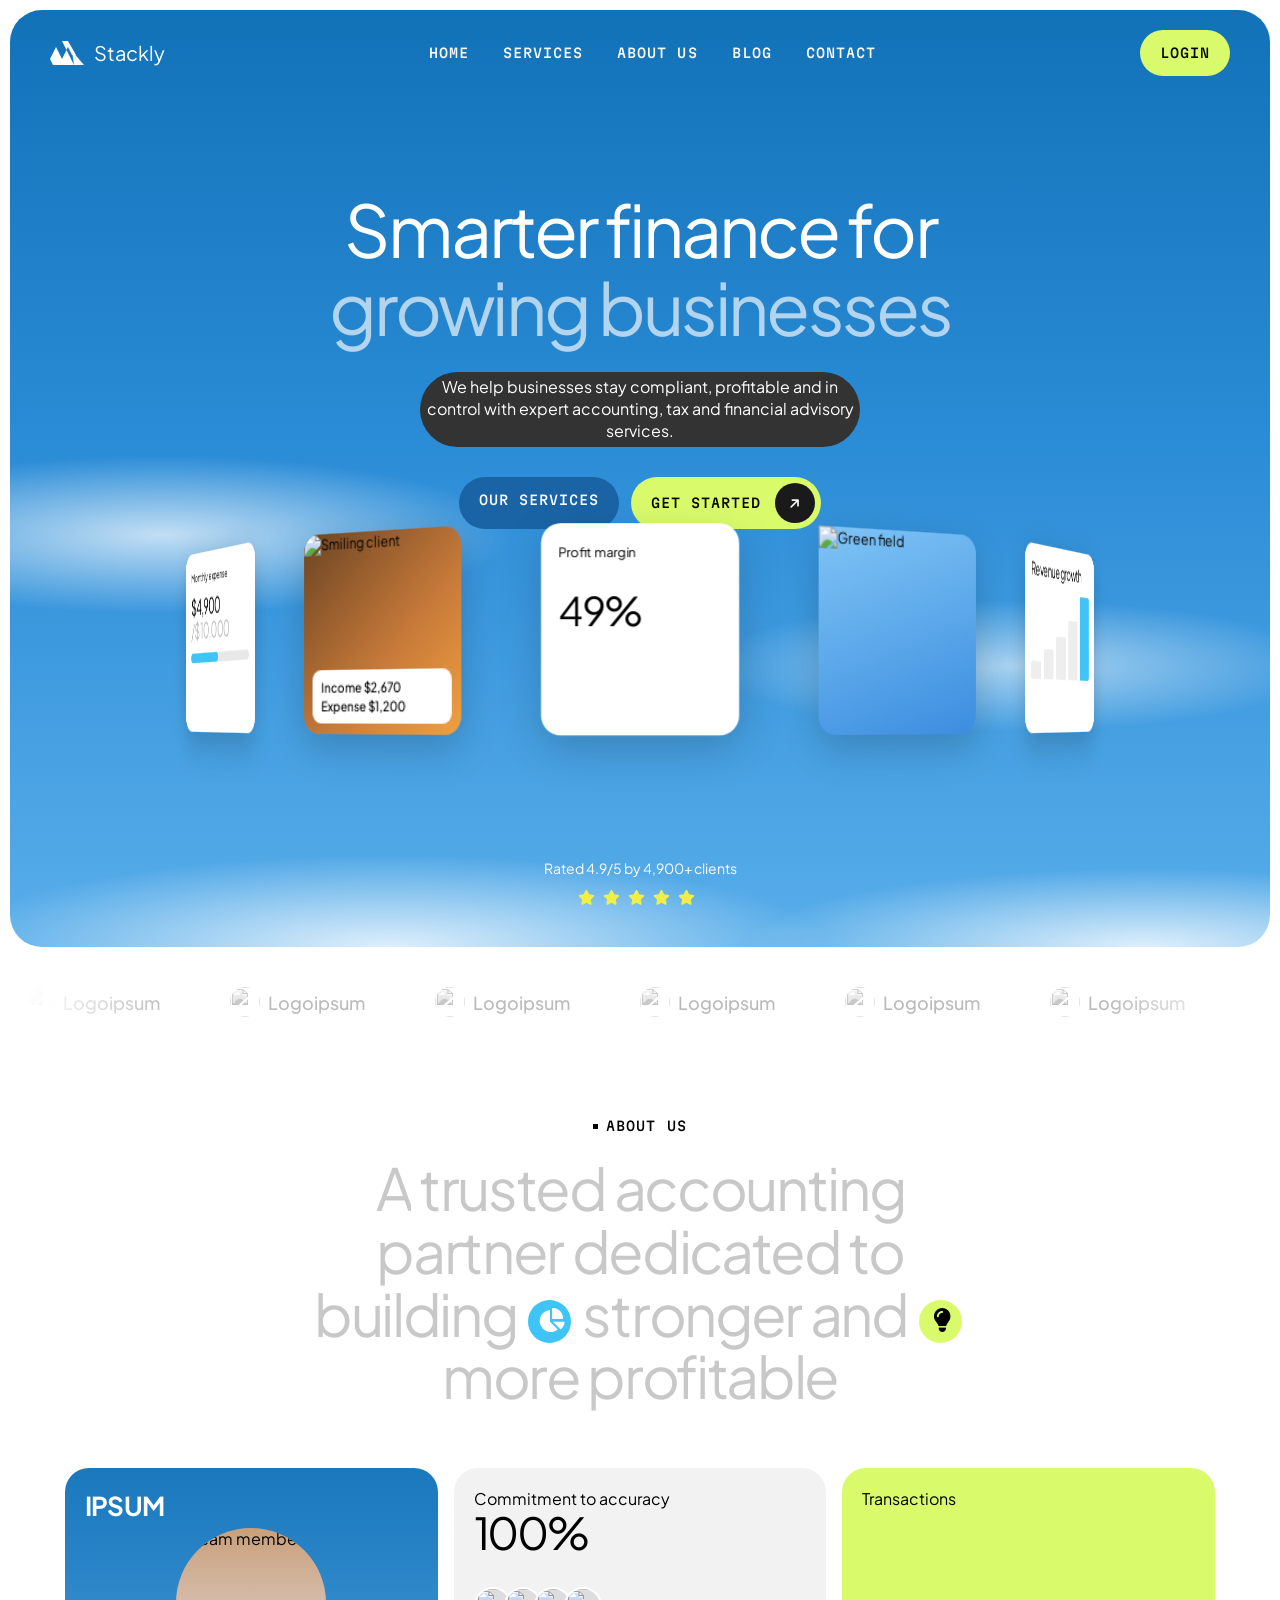
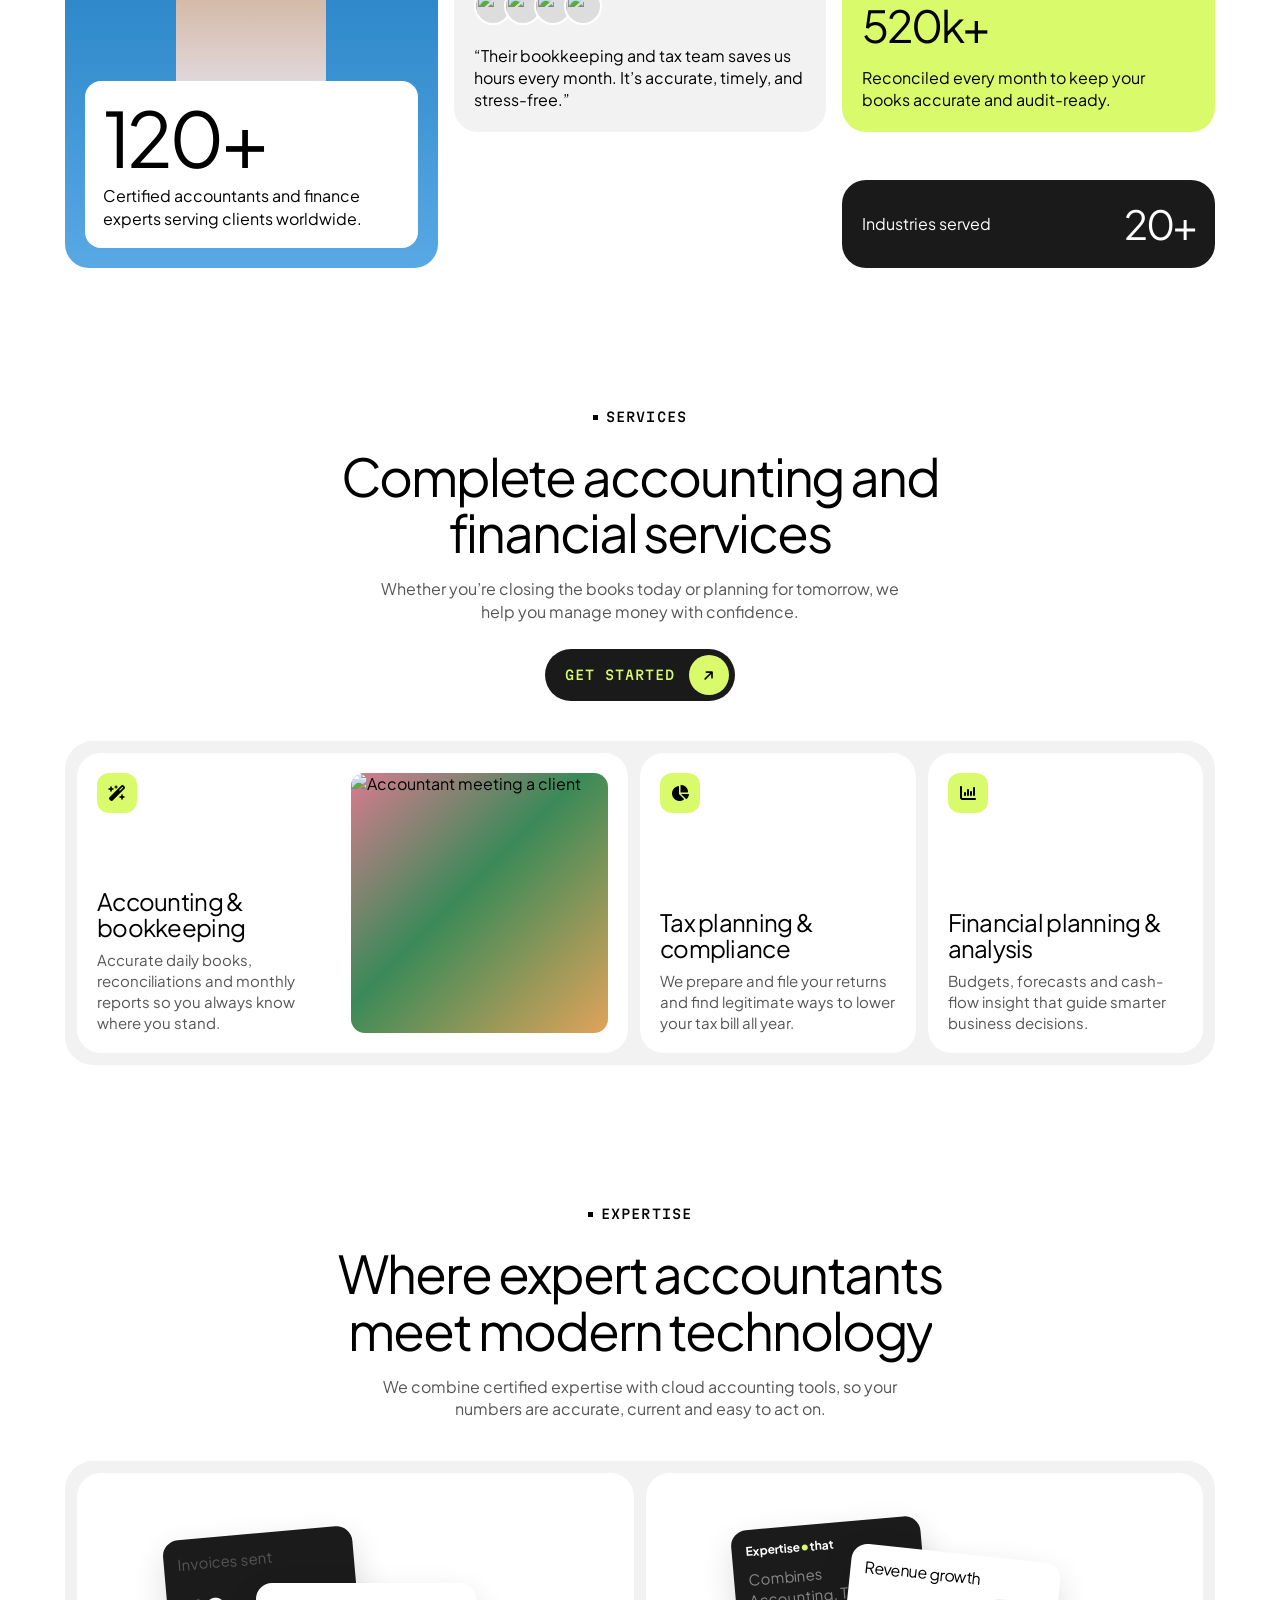
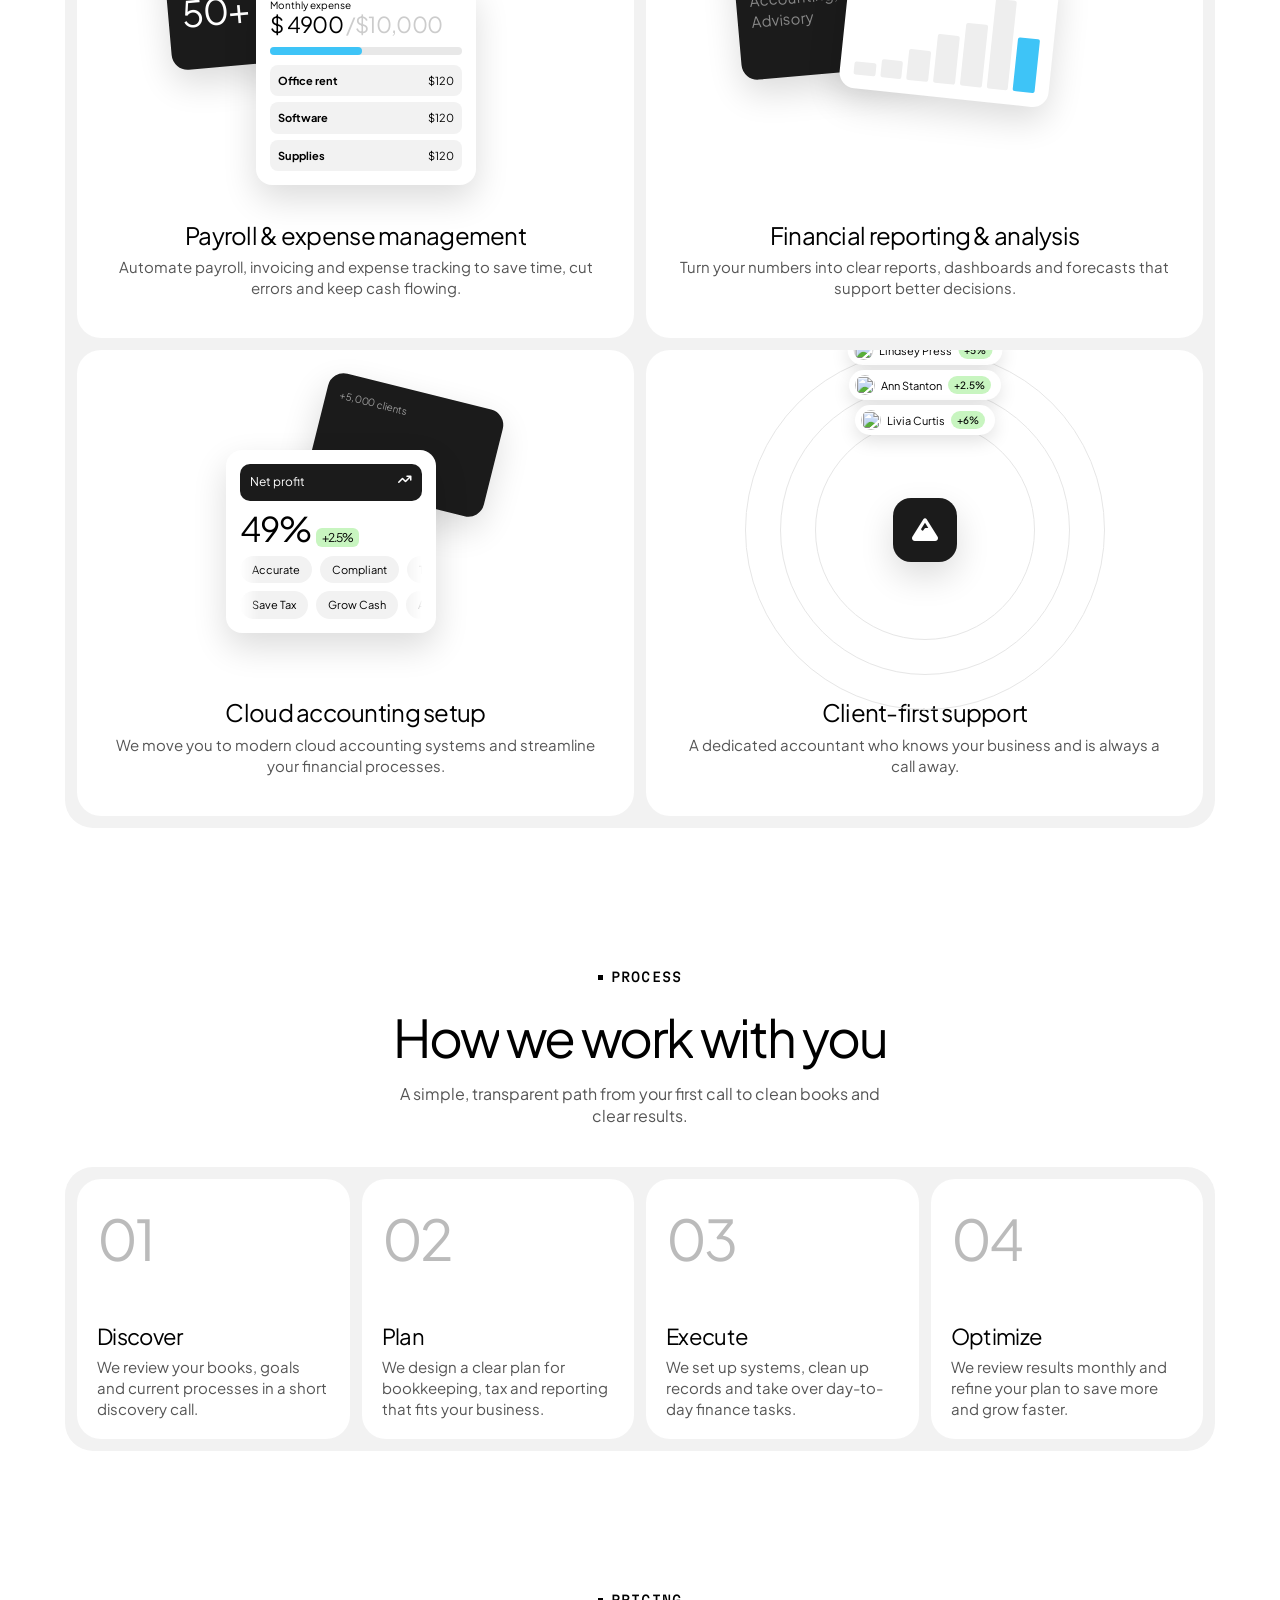
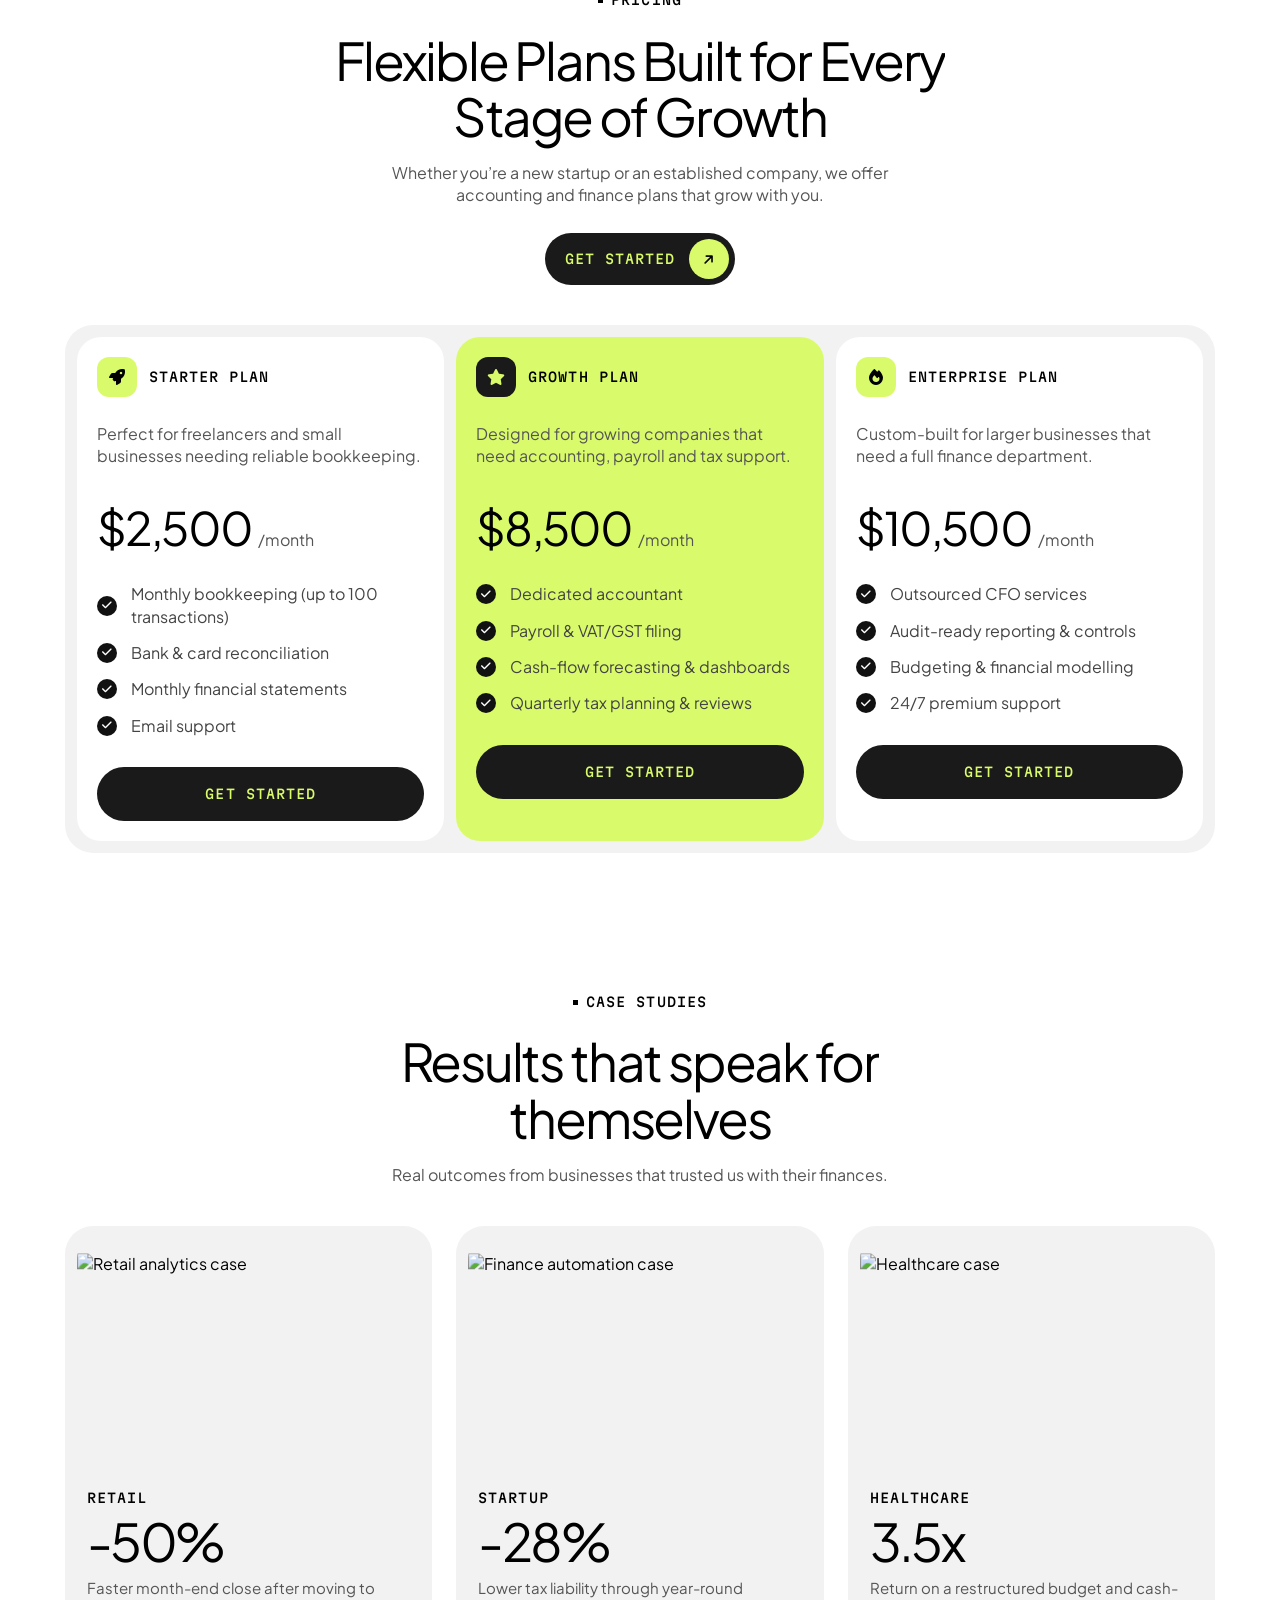
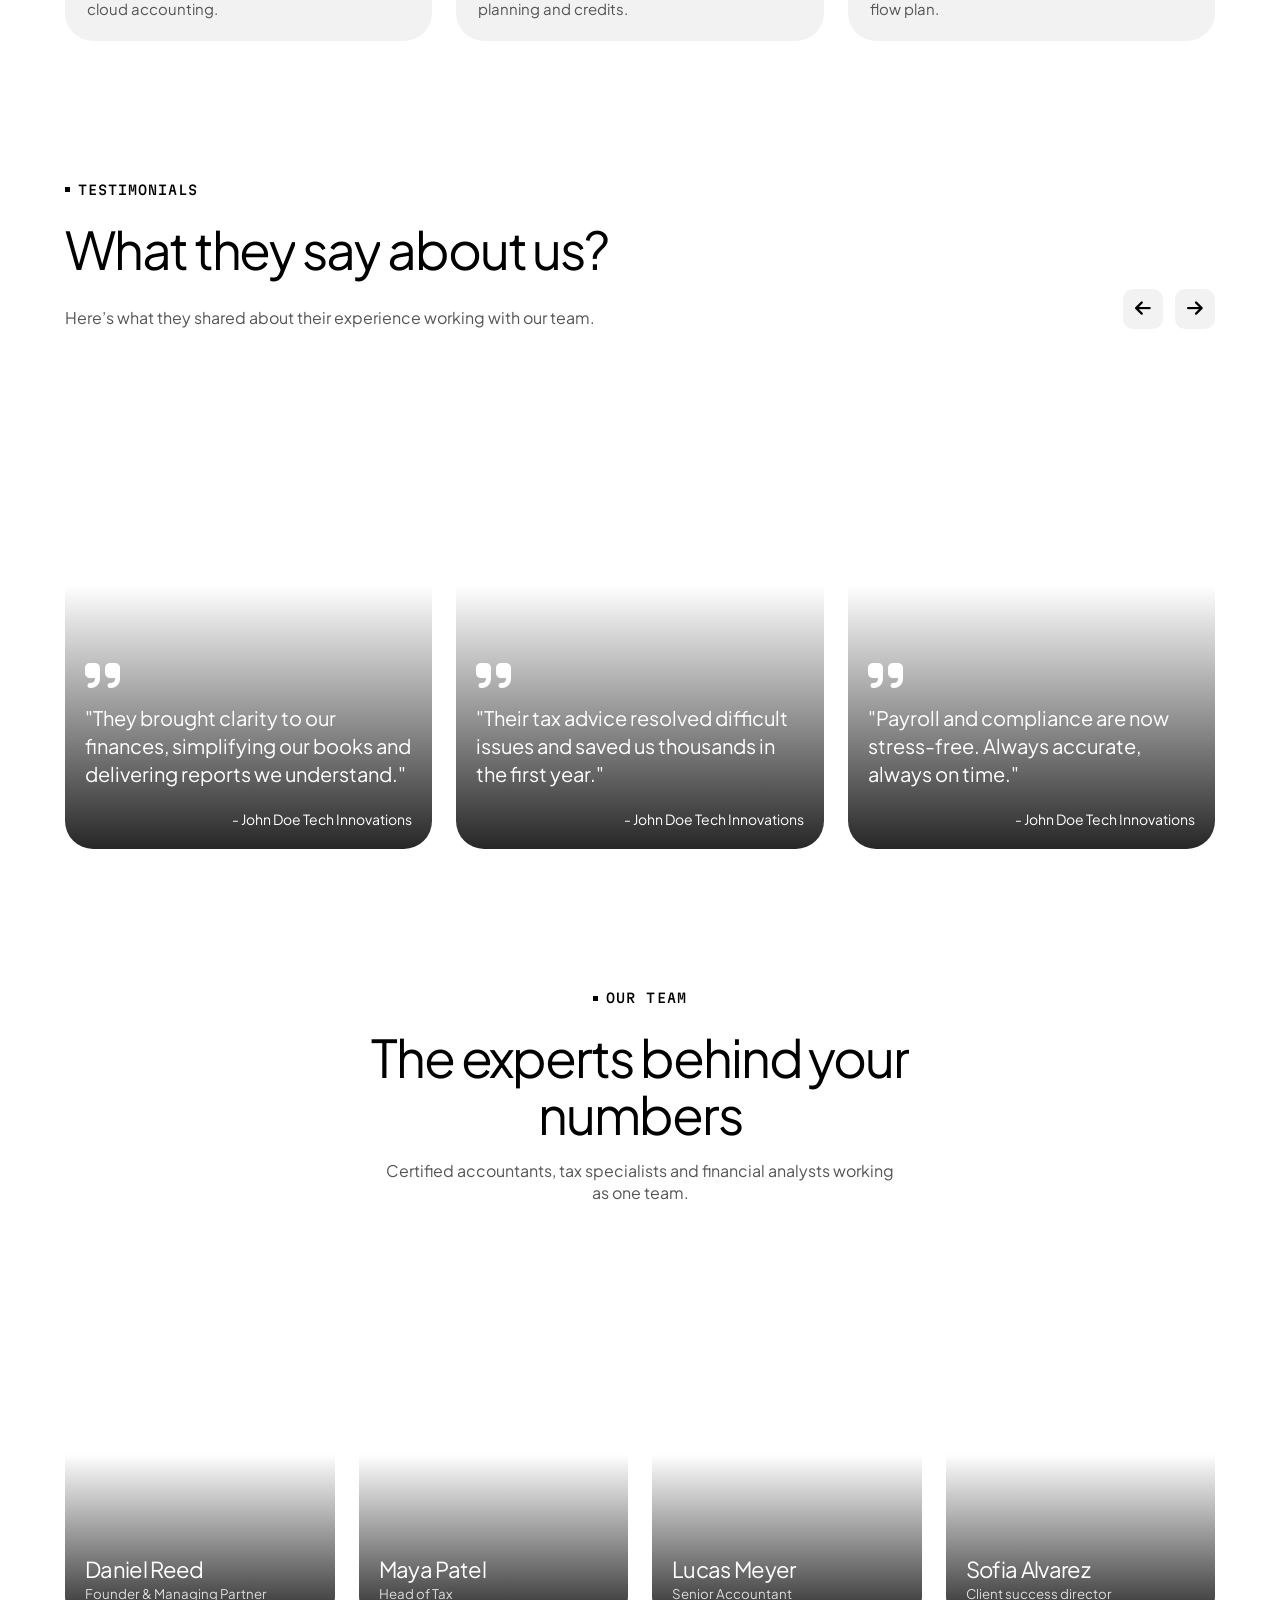
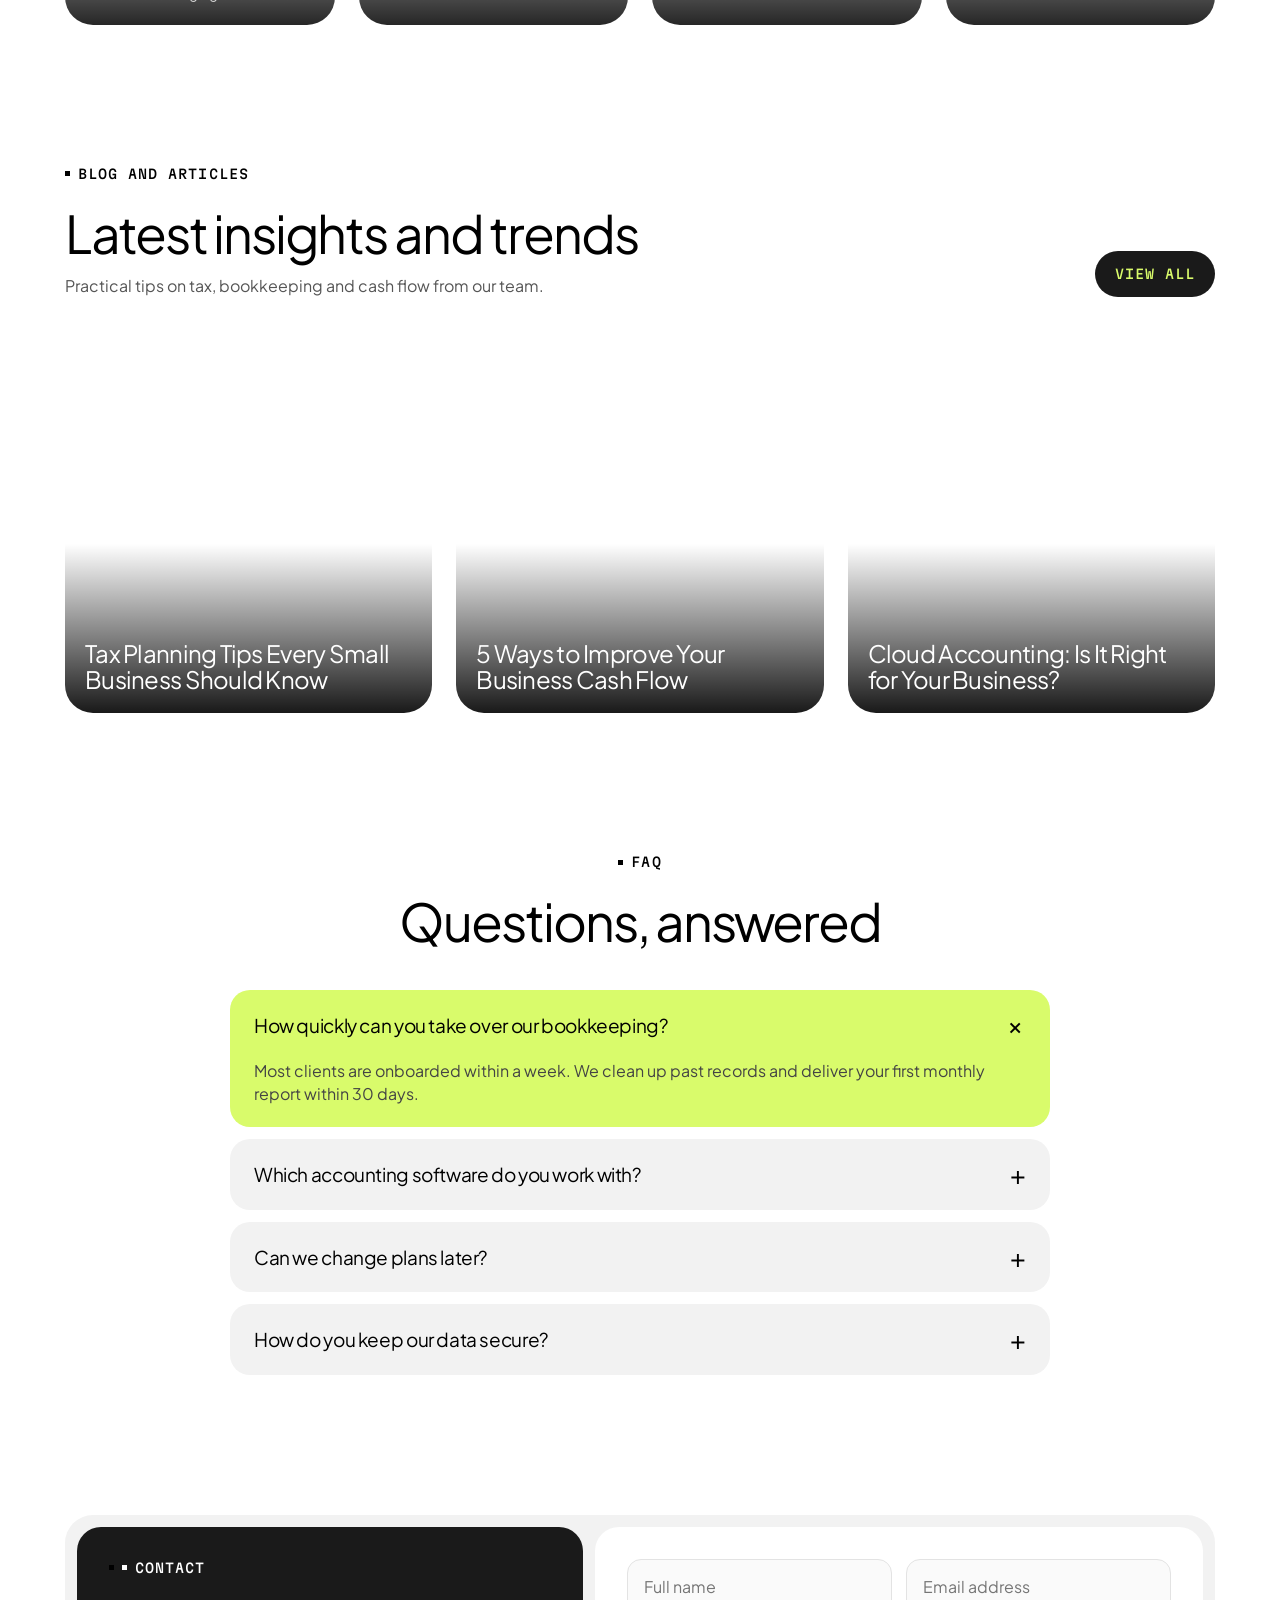
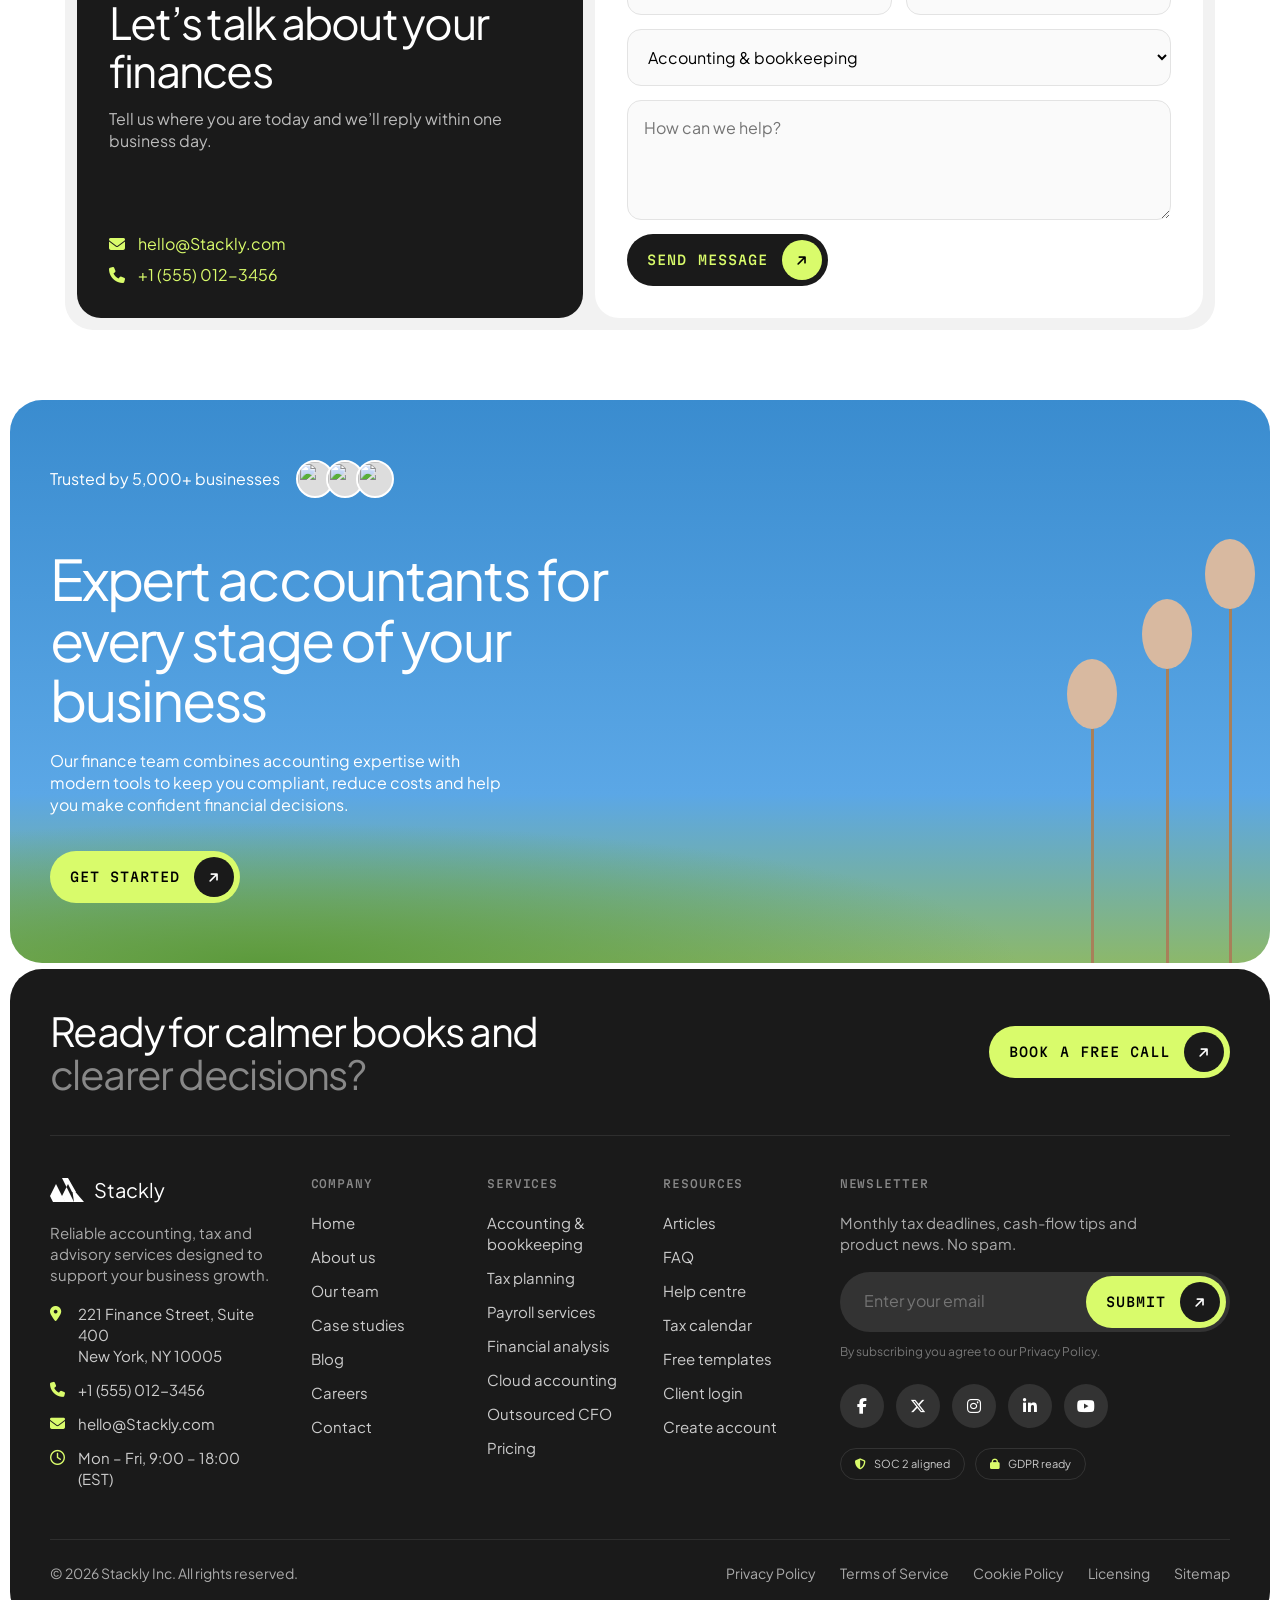
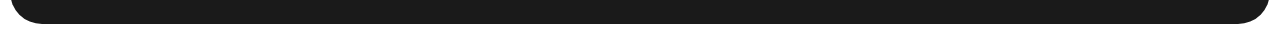
==== commit f8a853ba: "subpages are created" ====
--- a/index.html
+++ b/index.html
@@ -14,6 +14,7 @@
         rel="stylesheet">
     <link rel="stylesheet" href="https://cdnjs.cloudflare.com/ajax/libs/font-awesome/6.5.2/css/all.min.css">
     <link rel="stylesheet" href="style.css">
+    <link rel="stylesheet" href="pages.css">
 </head>
 
 <body>
@@ -28,28 +29,22 @@
         <img class="bgimg" src="https://picsum.photos/seed/sky-clouds/1600/900" alt="Blue sky with clouds"
             loading="eager">
         <nav>
-            <a href="#home" class="logo"><svg viewBox="0 0 34 24" fill="#fff">
+            <a href="./index.html" class="logo"><svg viewBox="0 0 34 24" fill="#fff">
                     <path d="M12 0l12 24H15L6 6 0 18l3 6h12L12 18l6-12 4 8h4L18 0z" />
                     <path d="M22 10l12 14H24z" />
                 </svg>Stackly</a>
-            <div class="links mono" id="links"><a href="#home">Home</a><a href="#services">Services</a><a
-                    href="#about">About us</a>
-                <div class="more"><a href="#" class="mbtn">More links <i class="fa-solid fa-chevron-down"
-                            style="font-size:.7em;margin-left:4px"></i></a>
-                    <div class="dd"><a href="#home">Home</a><a href="#services">Services</a><a href="#about">About
-                            us</a><a href="#process">Process</a><a href="#pricing">Pricing</a><a href="#cases">Case
-                            studies</a><a href="#team">Our team</a><a href="#faq">FAQ</a><a href="#contact">Contact</a>
-                    </div>
-                </div>
-            </div>
-            <a href="#pricing" class="pill mono" style="background:var(--lime);color:#000">Book a call</a>
+            <div class="links mono" id="links"><a href="./index.html">Home</a><a href="./service.html">Services</a><a
+                    href="./about.html">About us</a><a href="./blog.html">Blog</a><a href="./contact.html">Contact</a>
+                
+            </div>
+            <a href="./login.html" class="pill mono" style="background:var(--lime);color:#000">Login</a>
             <button class="burger" id="burger" aria-label="Menu"><span></span><span></span></button>
         </nav>
         <div class="hero-c">
             <h1>Smarter finance for <span>growing businesses</span></h1>
             <p class="sub">We help businesses stay compliant, profitable and in control with expert accounting, tax and
                 financial advisory services.</p>
-            <div class="cta"><a href="#services" class="pill glass mono">Our services</a><a href="#pricing"
+            <div class="cta"><a href="./service.html" class="pill glass mono">Our services</a><a href="#pricing"
                     class="btn mono pulse">Get started <i class="fa-solid fa-arrow-right"></i></a></div>
         </div>
         <div class="stage" id="stage">
@@ -222,7 +217,8 @@
                 <div class="c">
                     <div class="mock">
                         <div class="m dk a" style="left:42%;top:10px;width:180px;height:110px;transform:rotate(14deg)">
-                            <small style="color:#999">+5,000 clients</small></div>
+                            <small style="color:#999">+5,000 clients</small>
+                        </div>
                         <div class="m b" style="left:24%;top:70px;width:210px">
                             <div class="m dk" style="position:static;box-shadow:none;border-radius:10px;padding:10px">
                                 Net profit <i class="fa-solid fa-arrow-trend-up" style="float:right"></i></div>
@@ -246,19 +242,23 @@
                                 style="width:290px;height:290px"></u><u style="width:220px;height:220px"></u></div>
                         <div class="orb" style="width:360px;height:360px;--d:28s;">
                             <div class="chip"><img src="https://i.pravatar.cc/200?img=44" alt=""> Lindsey Press
-                                <b>+5%</b></div>
+                                <b>+5%</b>
+                            </div>
                         </div>
                         <div class="orb" style="width:290px;height:290px;--d:22s;animation-direction:reverse">
                             <div class="chip"><img src="https://i.pravatar.cc/200?img=25" alt=""> Ann Stanton
-                                <b>+2.5%</b></div>
+                                <b>+2.5%</b>
+                            </div>
                         </div>
                         <div class="orb" style="width:220px;height:220px;--d:18s;">
                             <div class="chip"><img src="https://i.pravatar.cc/200?img=23" alt=""> Livia Curtis
-                                <b>+6%</b></div>
+                                <b>+6%</b>
+                            </div>
                         </div>
                         <div class="m dk"
                             style="left:50%;top:50%;width:64px;height:64px;transform:translate(-50%,-50%);border-radius:18px;display:grid;place-items:center;font-size:26px">
-                            <i class="fa-solid fa-mountain"></i></div>
+                            <i class="fa-solid fa-mountain"></i>
+                        </div>
                     </div>
                     <h3>Client-first support</h3>
                     <p>A dedicated accountant who knows your business and is always a call away.</p>
@@ -567,18 +567,74 @@
         <i class="stalk"></i><i class="stalk"></i><i class="stalk"></i>
     </div>
 
-    <footer>
-        <div class="fg">
-            <div><a href="#home" class="logo"><svg viewBox="0 0 34 24" fill="#fff">
+   <footer class="ft">
+        <div class="ft-cta">
+            <h3>Ready for calmer books and <span>clearer decisions?</span></h3>
+            <a href="./contact.html" class="btn mono">Book a free call <i class="fa-solid fa-arrow-right"></i></a>
+        </div>
+
+        <div class="ft-grid">
+            <div class="ft-brand">
+                <a href="./index.html" class="logo"><svg viewBox="0 0 34 24" fill="#fff">
                         <path d="M12 0l12 24H15L6 6 0 18l3 6h12L12 18l6-12 4 8h4L18 0z" />
                         <path d="M22 10l12 14H24z" />
                     </svg>Stackly</a>
                 <p>Reliable accounting, tax and advisory services designed to support your business growth.</p>
-                <p style="margin:0 0 14px">Subscribe our newsletter</p>
-                <form class="sub" onsubmit="event.preventDefault();this.querySelector('b').textContent='Thanks!'"><input
-                        type="email" placeholder="Enter your email" required><button class="btn mono"
-                        style="border:0;cursor:pointer;font-size:13px"><b style="font-weight:500">Submit</b> <i
-                            class="fa-solid fa-arrow-right"></i></button></form>
+                <ul class="ft-contact">
+                    <li><i class="fa-solid fa-location-dot"></i><span>221 Finance Street, Suite 400<br>New York, NY 10005</span></li>
+                    <li><i class="fa-solid fa-phone"></i><a href="tel:+15550123456">+1 (555) 012-3456</a></li>
+                    <li><i class="fa-solid fa-envelope"></i><a href="mailto:hello@Stackly.com">hello@Stackly.com</a></li>
+                    <li><i class="fa-regular fa-clock"></i><span>Mon – Fri, 9:00 – 18:00 (EST)</span></li>
+                </ul>
+            </div>
+
+            <div>
+                <h4>Company</h4>
+                <ul>
+                    <li><a href="./index.html">Home</a></li>
+                    <li><a href="./about.html">About us</a></li>
+                    <li><a href="./about.html#team">Our team</a></li>
+                    <li><a href="./index.html#cases">Case studies</a></li>
+                    <li><a href="./blog.html">Blog</a></li>
+                    <li><a href="#">Careers</a></li>
+                    <li><a href="./contact.html">Contact</a></li>
+                </ul>
+            </div>
+
+            <div>
+                <h4>Services</h4>
+                <ul>
+                    <li><a href="./service.html#services">Accounting &amp; bookkeeping</a></li>
+                    <li><a href="./service.html#services">Tax planning</a></li>
+                    <li><a href="./service.html#services">Payroll services</a></li>
+                    <li><a href="./service.html#services">Financial analysis</a></li>
+                    <li><a href="./service.html#services">Cloud accounting</a></li>
+                    <li><a href="./service.html#services">Outsourced CFO</a></li>
+                    <li><a href="./service.html#pricing">Pricing</a></li>
+                </ul>
+            </div>
+
+            <div>
+                <h4>Resources</h4>
+                <ul>
+                    <li><a href="./blog.html">Articles</a></li>
+                    <li><a href="./service.html#faq">FAQ</a></li>
+                    <li><a href="#">Help centre</a></li>
+                    <li><a href="#">Tax calendar</a></li>
+                    <li><a href="#">Free templates</a></li>
+                    <li><a href="./login.html">Client login</a></li>
+                    <li><a href="./signup.html">Create account</a></li>
+                </ul>
+            </div>
+
+            <div class="ft-news">
+                <h4>Newsletter</h4>
+                <p>Monthly tax deadlines, cash-flow tips and product news. No spam.</p>
+                <form class="sub" onsubmit="event.preventDefault();this.querySelector('b').textContent='Thanks!'">
+                    <input type="email" placeholder="Enter your email" required aria-label="Email">
+                    <button class="btn mono"><b style="font-weight:500">Submit</b> <i class="fa-solid fa-arrow-right"></i></button>
+                </form>
+                <small>By subscribing you agree to our Privacy Policy.</small>
                 <div class="social">
                     <a href="#" aria-label="Facebook"><i class="fa-brands fa-facebook-f"></i></a>
                     <a href="#" aria-label="X"><i class="fa-brands fa-x-twitter"></i></a>
@@ -586,14 +642,18 @@
                     <a href="#" aria-label="LinkedIn"><i class="fa-brands fa-linkedin-in"></i></a>
                     <a href="#" aria-label="YouTube"><i class="fa-brands fa-youtube"></i></a>
                 </div>
-            </div>
-            <div class="fl"><a href="#home">Home</a><a href="#services">Services</a><a href="#about">About us</a><a
-                    href="#process">Process</a><a href="#pricing">Pricing</a><a href="#cases">Case studies</a><a
-                    href="#team">Our team</a><a href="#faq">FAQ</a><a href="#contact">Contact</a></div>
-        </div>
-        <div class="fb">
-            <div><a href="#">Style Guide</a><a href="#">Changelog</a><a href="#">Licensing</a></div><span>© 2026 Stackly
-                Inc. All rights reserved.</span>
+                <div class="ft-badges">
+                    <span><i class="fa-solid fa-shield-halved"></i> SOC 2 aligned</span>
+                    <span><i class="fa-solid fa-lock"></i> GDPR ready</span>
+                </div>
+            </div>
+        </div>
+
+        <div class="ft-bottom">
+            <span>© 2026 Stackly Inc. All rights reserved.</span>
+            <div class="legal">
+                <a href="#">Privacy Policy</a><a href="#">Terms of Service</a><a href="#">Cookie Policy</a><a href="#">Licensing</a><a href="#">Sitemap</a>
+            </div>
         </div>
     </footer>
 
--- a/pages.css
+++ b/pages.css
@@ -0,0 +1,362 @@
+/* ==========================================================
+   Stackly – shared styles for inner pages, auth pages & footer
+   Load AFTER style.css:  <link rel="stylesheet" href="pages.css">
+   ========================================================== */
+
+/* ---------- inner page hero ---------- */
+.hero.phero { min-height: 0; padding-bottom: 80px }
+.hero.phero:after {
+    content: ""; position: absolute; width: 440px; height: 440px; right: -120px; top: -100px;
+    border-radius: 50%; z-index: 1; pointer-events: none;
+    background: radial-gradient(circle, rgba(217, 251, 107, .38), transparent 65%);
+    animation: drift 12s ease-in-out infinite alternate
+}
+@keyframes drift { to { transform: translate(-70px, 60px) scale(1.25) } }
+.phero .hero-c { padding-top: 70px }
+.phero h1 { font-size: clamp(38px, 6vw, 68px) }
+.phero p.sub { max-width: 520px }
+.crumbs {
+    display: inline-flex; align-items: center; gap: 8px; font-size: 12px; margin-bottom: 26px;
+    padding: 9px 16px; border-radius: 99px; background: rgba(255, 255, 255, .16);
+    -webkit-backdrop-filter: blur(8px); backdrop-filter: blur(8px)
+}
+.crumbs a { opacity: .75; transition: opacity .3s }
+.crumbs a:hover { opacity: 1 }
+.links a.active:after { width: 100% }
+
+/* ---------- shared layout helpers ---------- */
+.head.left { text-align: left; margin-left: 0; max-width: 560px }
+.head.left p { margin-left: 0 }
+.head.left .eyebrow { justify-content: flex-start }
+.split { display: grid; grid-template-columns: 1fr 1fr; gap: 60px; align-items: center }
+.split.flip .media { order: 2 }
+.media { position: relative; border-radius: 28px; overflow: hidden; min-height: 500px; background: var(--grey) }
+.media img { position: absolute; inset: 0; width: 100%; height: 100%; object-fit: cover; transition: transform 1s }
+.media:hover img { transform: scale(1.05) }
+.float-badge {
+    position: absolute; left: 20px; bottom: 20px; background: var(--lime); border-radius: 20px;
+    padding: 18px 22px; animation: bob 6s ease-in-out infinite
+}
+.float-badge b { display: block; font-size: 44px; font-weight: 400; letter-spacing: -.05em; line-height: 1 }
+.float-badge span { font-size: 13px }
+.txt h2 { font-size: clamp(30px, 4vw, 48px); margin-bottom: 20px }
+.txt p { color: var(--mute); margin-bottom: 16px }
+.ticks { list-style: none; display: grid; gap: 14px; margin: 24px 0 32px; color: #444 }
+.ticks li { display: flex; gap: 14px; align-items: center }
+.ticks li:before {
+    content: "\f00c"; font-family: "Font Awesome 6 Free"; font-weight: 900; width: 20px; height: 20px;
+    border-radius: 50%; background: #111; color: #fff; font-size: 11px; display: grid; place-items: center; flex: none
+}
+.rv.in>:nth-child(5) { animation-delay: .1s }
+.rv.in>:nth-child(6) { animation-delay: .22s }
+.rv.in.done { transition: transform .4s, background .4s, box-shadow .4s, color .4s }
+.lift.rv.in.done:hover { transform: translateY(-6px) }
+
+/* ---------- KPI band ---------- */
+.kpis { display: grid; grid-template-columns: repeat(4, 1fr); gap: 16px }
+.kpi {
+    border-radius: var(--r); padding: 26px; min-height: 210px; background: var(--grey);
+    display: flex; flex-direction: column; justify-content: space-between
+}
+.kpi p { color: var(--mute); font-size: 15px }
+.kpi .big { font-size: clamp(44px, 5vw, 64px) }
+.kpi.lime { background: var(--lime) }
+.kpi.lime p { color: #333 }
+.kpi.ink { background: var(--ink); color: #fff }
+.kpi.ink p { color: #bbb }
+.kpi.sky { background: linear-gradient(180deg, #1a78bd, #58a9e4); color: #fff }
+.kpi.sky p { color: #e5f3ff }
+
+/* ---------- values / service cards (inside .panel) ---------- */
+.panel.vals { grid-template-columns: repeat(3, 1fr) }
+.vals .c, .sgrid .c { padding: 28px; display: flex; flex-direction: column; gap: 14px; transition: transform .4s, box-shadow .4s }
+.vals .c { min-height: 260px; justify-content: space-between }
+.vals h3, .sgrid h3 { font-size: 23px; letter-spacing: -.03em }
+.vals p, .sgrid p { color: var(--mute); font-size: 15px }
+.vals .c:hover, .sgrid .c:hover { transform: translateY(-6px); box-shadow: 0 18px 40px rgba(0, 0, 0, .08) }
+.vals .c:hover .ico, .sgrid .c:hover .ico { background: var(--ink); color: var(--lime) }
+.ico { transition: background .4s, color .4s }
+.panel.sgrid { grid-template-columns: repeat(3, 1fr) }
+.sgrid .ticks { margin: 4px 0 8px; gap: 10px; font-size: 14px }
+.sgrid .ticks li:before { width: 16px; height: 16px; font-size: 9px }
+.sgrid .c>a.go { margin-top: auto }
+.go {
+    display: inline-flex; align-items: center; gap: 10px; font-size: 12px; width: fit-content;
+    padding-bottom: 3px; border-bottom: 1px solid #000
+}
+.go i { transition: transform .3s }
+.go:hover i { transform: translateX(6px) }
+
+/* ---------- timeline ---------- */
+.tl { position: relative; max-width: 900px; margin: 0 auto; padding: 10px 0 }
+.tl:before { content: ""; position: absolute; left: 50%; top: 0; bottom: 0; width: 2px; background: #e4e4e4; transform: translateX(-50%) }
+.tl .fill { position: absolute; left: 50%; top: 0; width: 2px; background: var(--ink); height: var(--h, 0%); transform: translateX(-50%); z-index: 1 }
+.ti { position: relative; width: 50%; padding: 0 56px 56px 0; text-align: right }
+.ti:nth-of-type(even) { margin-left: 50%; padding: 0 0 56px 56px; text-align: left }
+.ti:before {
+    content: ""; position: absolute; right: -10px; top: 8px; width: 20px; height: 20px; border-radius: 50%;
+    background: #fff; border: 4px solid var(--ink); z-index: 2; transition: background .5s .3s, transform .5s .3s
+}
+.ti:nth-of-type(even):before { right: auto; left: -10px }
+.ti.in:before { background: var(--lime); transform: scale(1.2) }
+.ti .yr { font-size: 38px; letter-spacing: -.05em; line-height: 1; margin-bottom: 10px }
+.ti h3 { font-size: 20px; letter-spacing: -.03em; margin-bottom: 6px }
+.ti p { color: var(--mute); font-size: 15px }
+
+/* ---------- skill bars ---------- */
+.bars2 { display: grid; gap: 22px; margin-top: 28px }
+.bars2 .lbl { display: flex; justify-content: space-between; font-size: 12px; margin-bottom: 10px }
+.bar { height: 8px; background: #e8e8e8; border-radius: 5px; overflow: hidden }
+.bar i { display: block; height: 100%; width: 0; border-radius: 5px; background: linear-gradient(90deg, var(--sky), var(--lime)); transition: width 1.6s cubic-bezier(.2, .8, .2, 1) .3s }
+.rv.in .bar i { width: var(--w) }
+
+/* ---------- industries marquee ---------- */
+.inds .tags { margin-top: 12px }
+.inds .tr { animation-duration: 36s }
+.inds .tr b { font-size: 15px; padding: 14px 26px; margin-right: 12px }
+.inds .tr b i { margin-right: 10px; color: var(--sky) }
+
+/* ---------- billing toggle ---------- */
+.bill { display: flex; justify-content: center; align-items: center; gap: 14px; margin-bottom: 30px; font-size: 13px }
+.bill span.on { color: #000 }
+.bill span { color: #999; transition: color .3s }
+.sw { width: 58px; height: 32px; border-radius: 99px; background: var(--ink); border: 0; position: relative; cursor: pointer }
+.sw:after { content: ""; position: absolute; top: 4px; left: 4px; width: 24px; height: 24px; border-radius: 50%; background: var(--lime); transition: transform .35s cubic-bezier(.2, .8, .2, 1) }
+.sw.on:after { transform: translateX(26px) }
+.save { background: var(--lime); padding: 4px 10px; border-radius: 99px; font-size: 11px }
+.plan .amt small.per { font-size: 16px }
+
+/* ---------- blog ---------- */
+.tools { display: flex; justify-content: space-between; align-items: center; gap: 20px; flex-wrap: wrap; margin-bottom: 30px }
+.chips { display: flex; gap: 8px; flex-wrap: wrap }
+.fchip {
+    padding: 11px 20px; border-radius: 99px; background: var(--grey); border: 0; cursor: pointer; font: inherit;
+    font-size: 14px; transition: background .3s, color .3s, transform .3s
+}
+.fchip:hover { transform: translateY(-2px); background: #e6e6e6 }
+.fchip.on { background: var(--ink); color: var(--lime) }
+.search { position: relative; width: 280px; max-width: 100% }
+.search i { position: absolute; left: 18px; top: 50%; transform: translateY(-50%); color: #888; pointer-events: none }
+.search input {
+    width: 100%; border: 1px solid #e3e3e3; background: #fafafa; border-radius: 99px; padding: 14px 18px 14px 46px;
+    font: inherit; outline: 0; transition: border-color .3s, box-shadow .3s
+}
+.search input:focus { border-color: #000; box-shadow: 0 0 0 4px rgba(217, 251, 107, .6) }
+.feat { display: grid; grid-template-columns: 1.2fr 1fr; gap: 12px; background: var(--grey); border-radius: 28px; padding: 12px; margin-bottom: 30px }
+.feat .im { border-radius: 20px; overflow: hidden; min-height: 380px; position: relative }
+.feat .im img, .bcard .im img { position: absolute; inset: 0; width: 100%; height: 100%; object-fit: cover; transition: transform .9s }
+.feat:hover .im img, .bcard:hover .im img { transform: scale(1.07) }
+.feat .tx { padding: 30px; display: flex; flex-direction: column; justify-content: space-between; gap: 24px }
+.feat h2 { font-size: clamp(28px, 3.4vw, 40px); margin: 16px 0 14px }
+.feat p { color: var(--mute) }
+.cat { display: inline-block; background: var(--lime); border-radius: 99px; padding: 7px 14px; font-size: 11px }
+.meta { display: flex; align-items: center; gap: 14px; color: var(--mute); font-size: 13px; flex-wrap: wrap }
+.meta img { width: 34px; height: 34px; border-radius: 50%; object-fit: cover }
+.meta b { font-weight: 500; color: #000 }
+.bgrid { display: grid; grid-template-columns: repeat(3, 1fr); gap: 24px }
+.bcard { border-radius: 28px; background: var(--grey); padding: 12px; display: flex; flex-direction: column }
+.bcard.hide { display: none }
+.bcard .im { height: 220px; border-radius: 20px; overflow: hidden; position: relative }
+.bcard .tx { padding: 20px 10px 10px; display: flex; flex-direction: column; gap: 12px; flex: 1 }
+.bcard h3 { font-size: 22px; letter-spacing: -.03em; transition: color .3s }
+.bcard:hover h3 { color: #1272b8 }
+.bcard p { color: var(--mute); font-size: 15px }
+.bcard .meta { margin-top: auto; padding-top: 8px }
+.empty { text-align: center; padding: 60px 20px; color: var(--mute); display: none }
+.empty i { font-size: 34px; display: block; margin-bottom: 14px; color: #bbb }
+.empty.show { display: block; animation: up .6s both }
+.more-wrap { text-align: center; margin-top: 40px }
+
+/* ---------- CTA band ---------- */
+.cta2 {
+    margin: 0 10px 10px; border-radius: 32px; background: var(--ink); color: #fff; padding: 60px 50px;
+    display: flex; justify-content: space-between; align-items: center; gap: 30px; position: relative; overflow: hidden; flex-wrap: wrap
+}
+.cta2:before {
+    content: ""; position: absolute; width: 420px; height: 420px; border-radius: 50%; right: -120px; top: -160px;
+    background: radial-gradient(circle, rgba(217, 251, 107, .3), transparent 65%); animation: drift 12s ease-in-out infinite alternate
+}
+.cta2>* { position: relative }
+.cta2 h2 { font-size: clamp(28px, 4vw, 46px); max-width: 560px }
+.cta2 h2 .w { padding-bottom: .12em }
+.cta2 p { color: #bbb; margin-top: 14px; max-width: 460px }
+.cta2 .sub { max-width: 440px; width: 100%; margin-top: 24px }
+.cta2 .sub .btn { border: 0; cursor: pointer; font-size: 13px }
+
+/* ---------- contact ---------- */
+.icards { display: grid; grid-template-columns: repeat(4, 1fr); gap: 16px }
+.icard { background: var(--grey); border-radius: var(--r); padding: 26px; display: flex; flex-direction: column; gap: 12px; min-height: 210px }
+.icard .ico { background: var(--ink); color: var(--lime); width: 46px; height: 46px; border-radius: 50% }
+.icard:hover { background: var(--lime) }
+.icard:hover .ico { background: #000 }
+.icard h3 { font-size: 20px; letter-spacing: -.03em; margin-top: auto }
+.icard p, .icard a { font-size: 15px; color: #444 }
+.icard a:hover { text-decoration: underline }
+.map { border-radius: 28px; overflow: hidden; height: 440px; position: relative; background: var(--grey) }
+.map iframe { width: 100%; height: 100%; border: 0; filter: grayscale(.35) contrast(1.05) }
+.map .addr { position: absolute; left: 20px; bottom: 20px; background: #fff; border-radius: 20px; padding: 20px 24px; box-shadow: 0 14px 40px rgba(0, 0, 0, .18); max-width: 290px }
+.map .addr h3 { font-size: 20px; margin-bottom: 6px }
+.map .addr p { color: var(--mute); font-size: 14px; margin-bottom: 10px }
+.cinfo .soc { display: flex; gap: 10px; margin-top: 18px }
+.cinfo .soc a { width: 42px; height: 42px; border-radius: 50%; background: #333; color: #fff; display: grid; place-items: center; margin: 0; transition: background .3s, color .3s, transform .3s }
+.cinfo .soc a:hover { background: var(--lime); color: #000; transform: translateY(-4px) }
+
+/* ---------- form fields (shared) ---------- */
+.field { position: relative; display: grid; gap: 7px }
+.field label { font-size: 13px; color: var(--mute) }
+.field input, .field select, .field textarea {
+    width: 100%; border: 1px solid #e3e3e3; background: #fafafa; border-radius: 14px; padding: 16px;
+    font: inherit; outline: 0; transition: border-color .3s, box-shadow .3s, background .3s
+}
+.field input:focus, .field select:focus, .field textarea:focus { border-color: #000; box-shadow: 0 0 0 4px rgba(217, 251, 107, .6); background: #fff }
+.field textarea { min-height: 130px; resize: vertical }
+.field .msg { color: #e5484d; font-size: 12px; max-height: 0; overflow: hidden; transition: max-height .3s }
+.field.err .msg { max-height: 30px }
+.field.err input, .field.err select, .field.err textarea { border-color: #e5484d; background: #fff5f5; animation: shake .4s }
+@keyframes shake { 25% { transform: translateX(-6px) } 75% { transform: translateX(6px) } }
+.cform .ok { display: none; text-align: center; place-items: center; align-content: center; gap: 12px; min-height: 380px }
+.cform .ok .tick { width: 76px; height: 76px; border-radius: 50%; background: var(--lime); display: grid; place-items: center; font-size: 30px; animation: pop2 .7s cubic-bezier(.2, 1.4, .4, 1) both }
+.cform .ok h3 { font-size: 28px }
+.cform .ok p { color: var(--mute) }
+.cform.sent>*:not(.ok) { display: none }
+.cform.sent .ok { display: grid }
+@keyframes pop2 { from { transform: scale(0) rotate(-40deg) } }
+.btn.loading { pointer-events: none; opacity: .7 }
+.btn.loading i { animation: spin2 .8s linear infinite }
+@keyframes spin2 { to { transform: rotate(360deg) } }
+
+/* ---------- auth pages ---------- */
+.auth-page { background: var(--grey) }
+.auth { min-height: 100vh; display: grid; grid-template-columns: 1.05fr 1fr; gap: 10px; padding: 10px }
+.auth-art {
+    position: relative; border-radius: 32px; overflow: hidden; color: #fff; padding: 40px; isolation: isolate;
+    display: flex; flex-direction: column; justify-content: space-between; min-height: 600px;
+    background: linear-gradient(180deg, #1272b8 0%, #2a8bd6 45%, #59aeea 100%)
+}
+.auth-art .bgimg { z-index: -1; opacity: .55; animation: kb 24s ease-in-out infinite alternate }
+.auth-art h2 { font-size: clamp(30px, 3.4vw, 46px); max-width: 440px }
+.auth-art h2 span { color: rgba(255, 255, 255, .65) }
+.fcard { position: absolute; background: #fff; color: #000; border-radius: 16px; padding: 14px 16px; font-size: 12px; box-shadow: 0 14px 34px rgba(0, 0, 0, .2); animation: bob 6s ease-in-out infinite }
+.fcard small { color: #777; display: block }
+.fcard h3 { font-size: 26px; margin-top: 6px }
+.fcard.f1 { right: 8%; top: 20% }
+.fcard.f2 { left: 8%; top: 38%; animation-delay: -3s; width: 170px }
+.fcard.f3 { right: 14%; top: 50%; animation-delay: -1.5s; width: 150px }
+.fcard .bars { height: 50px; margin-top: 8px }
+.auth-quote { background: rgba(255, 255, 255, .16); -webkit-backdrop-filter: blur(12px); backdrop-filter: blur(12px); border-radius: 20px; padding: 20px }
+.auth-quote p { margin-bottom: 14px }
+.auth-quote .who { display: flex; align-items: center; gap: 12px; font-size: 13px }
+.auth-quote img { width: 40px; height: 40px; border-radius: 50%; object-fit: cover }
+.auth-main { background: #fff; border-radius: 32px; display: grid; place-items: center; padding: 40px 24px }
+.auth-box { width: 100%; max-width: 440px }
+.auth-box .logo { color: #000; margin-bottom: 40px }
+.auth-box h1 { font-size: clamp(30px, 4vw, 40px); margin-bottom: 10px }
+.auth-box .lead { color: var(--mute); margin-bottom: 28px }
+.aform { display: grid; gap: 16px }
+.soc2 { display: grid; grid-template-columns: 1fr 1fr; gap: 10px }
+.sbtn { border: 1px solid #e3e3e3; background: #fff; border-radius: 99px; padding: 14px; font: inherit; font-size: 14px; cursor: pointer; display: flex; justify-content: center; align-items: center; gap: 10px; transition: background .3s, transform .3s, border-color .3s }
+.sbtn:hover { background: var(--lime); border-color: var(--lime); transform: translateY(-2px) }
+.or { display: flex; align-items: center; gap: 14px; color: #999; font-size: 13px; margin: 22px 0 }
+.or:before, .or:after { content: ""; flex: 1; height: 1px; background: #e8e8e8 }
+.pw { position: relative }
+.pw input { padding-right: 52px }
+.pw button { position: absolute; right: 8px; top: 50%; transform: translateY(-50%); width: 38px; height: 38px; border: 0; background: none; color: #888; cursor: pointer; border-radius: 50%; transition: color .3s, background .3s }
+.pw button:hover { color: #000; background: #eee }
+.row-s { display: flex; justify-content: space-between; align-items: center; gap: 12px; font-size: 14px; flex-wrap: wrap }
+.chk { display: flex; gap: 10px; align-items: flex-start; font-size: 14px; cursor: pointer; color: #444 }
+.chk input { width: 18px; height: 18px; accent-color: #000; flex: none; margin-top: 2px }
+.chk a, .row-s a, .switch a { text-decoration: underline; text-underline-offset: 3px }
+.chk a:hover, .row-s a:hover, .switch a:hover { color: #1272b8 }
+.aform .btn { width: 100%; justify-content: space-between; border: 0; cursor: pointer; padding-left: 26px }
+.switch { text-align: center; margin-top: 24px; color: var(--mute); font-size: 15px }
+.meter { display: grid; grid-template-columns: repeat(4, 1fr); gap: 6px; margin-top: 4px }
+.meter i { height: 5px; border-radius: 5px; background: #e8e8e8; transition: background .3s }
+.meter[data-l="1"] i:nth-child(-n+1) { background: #e5484d }
+.meter[data-l="2"] i:nth-child(-n+2) { background: #f59e0b }
+.meter[data-l="3"] i:nth-child(-n+3) { background: var(--sky) }
+.meter[data-l="4"] i { background: #3cc16a }
+.rules { list-style: none; display: grid; grid-template-columns: 1fr 1fr; gap: 6px 12px; font-size: 12px; color: #888; margin-top: 8px }
+.rules li { display: flex; gap: 8px; align-items: center; transition: color .3s }
+.rules li i { font-size: 10px; width: 16px; height: 16px; border-radius: 50%; background: #eee; display: grid; place-items: center; transition: background .3s, color .3s }
+.rules li.ok { color: #2a9d55 }
+.rules li.ok i { background: #3cc16a; color: #fff }
+.toast { position: fixed; left: 50%; bottom: 24px; transform: translate(-50%, 40px); background: var(--ink); color: #fff; padding: 14px 24px; border-radius: 99px; opacity: 0; visibility: hidden; transition: .4s; z-index: 1000; font-size: 14px; display: flex; gap: 10px; align-items: center; max-width: 92vw }
+.toast i { color: var(--lime) }
+.toast.show { opacity: 1; visibility: visible; transform: translate(-50%, 0) }
+
+/* ---------- new footer ---------- */
+footer.ft { margin: 0 10px 10px; background: var(--ink); color: #fff; border-radius: 32px; padding: 40px; position: relative; overflow: hidden }
+.ft-cta { display: flex; justify-content: space-between; align-items: center; gap: 24px; flex-wrap: wrap; padding-bottom: 40px; margin-bottom: 40px; border-bottom: 1px solid #2e2e2e }
+.ft-cta h3 { font-size: clamp(26px, 3.4vw, 40px); max-width: 560px }
+.ft-cta h3 span { color: #888 }
+.ft-grid { display: grid; grid-template-columns: 1.6fr 1fr 1fr 1fr 1.5fr; gap: 36px }
+.ft-grid h4 { font-family: 'Martian Mono', ui-monospace, monospace; text-transform: uppercase; letter-spacing: .08em; font-size: 11px; font-weight: 500; color: #888; margin-bottom: 20px }
+.ft-grid ul { list-style: none; display: grid; gap: 13px; color: #ccc; font-size: 15px }
+.ft-grid ul a { display: inline-block; transition: color .3s, transform .3s }
+.ft-grid ul a:hover { color: var(--lime); transform: translateX(6px) }
+.ft-brand>p, .ft-news>p { color: #aaa; margin: 18px 0; max-width: 340px; font-size: 15px }
+.ft-contact { list-style: none; display: grid; gap: 14px; color: #ccc; font-size: 14px }
+.ft-contact li { display: flex; gap: 12px; align-items: flex-start }
+.ft-contact i { color: var(--lime); width: 16px; margin-top: 3px; flex: none }
+.ft-contact a:hover { color: var(--lime) }
+.ft-news .sub { margin-bottom: 0 }
+.ft-news .sub .btn { border: 0; cursor: pointer; font-size: 13px }
+.ft-news small { display: block; color: #777; margin-top: 12px; font-size: 12px }
+.ft-news .social { margin-top: 24px }
+.ft-bottom { display: flex; justify-content: space-between; align-items: center; gap: 16px; flex-wrap: wrap; margin-top: 50px; padding-top: 24px; border-top: 1px solid #2e2e2e; color: #aaa; font-size: 14px }
+.ft-bottom .legal { display: flex; gap: 24px; flex-wrap: wrap }
+.ft-bottom a:hover { color: var(--lime) }
+.ft-badges { display: flex; gap: 10px; flex-wrap: wrap; margin-top: 20px }
+.ft-badges span { display: inline-flex; align-items: center; gap: 8px; border: 1px solid #333; border-radius: 99px; padding: 7px 14px; font-size: 11px; color: #ccc }
+.ft-badges i { color: var(--lime) }
+
+/* ---------- responsive ---------- */
+@media(max-width:1100px) {
+    .ft-grid { grid-template-columns: 1fr 1fr 1fr }
+    .ft-brand, .ft-news { grid-column: 1/-1 }
+    .ft-brand>p, .ft-news>p { max-width: 520px }
+    .ft-news .sub { max-width: 440px }
+}
+@media(max-width:1000px) {
+    .split { grid-template-columns: 1fr; gap: 36px }
+    .split.flip .media { order: 0 }
+    .media { min-height: 380px }
+    .kpis, .icards { grid-template-columns: 1fr 1fr }
+    .panel.vals, .panel.sgrid { grid-template-columns: 1fr 1fr }
+    .bgrid { grid-template-columns: 1fr 1fr }
+    .feat { grid-template-columns: 1fr }
+    .auth { grid-template-columns: 1fr 1fr }
+    .fcard.f3 { display: none }
+}
+@media(max-width:768px) {
+    .hero.phero { padding-bottom: 50px }
+    .phero .hero-c { padding-top: 40px }
+    .kpis, .icards, .panel.vals, .panel.sgrid, .bgrid { grid-template-columns: 1fr }
+    .kpi, .icard { min-height: 170px }
+    .tl:before, .tl .fill { left: 10px }
+    .ti, .ti:nth-of-type(even) { width: 100%; margin-left: 0; text-align: left; padding: 0 0 40px 44px }
+    .ti:before, .ti:nth-of-type(even):before { left: 1px; right: auto }
+    .tools { flex-direction: column; align-items: stretch }
+    .search { width: 100% }
+    .cta2 { padding: 40px 24px; margin: 0 6px 6px }
+    .map { height: 380px }
+    .map .addr { left: 12px; right: 12px; bottom: 12px; max-width: none }
+    .auth { grid-template-columns: 1fr; padding: 6px }
+    .auth-art { display: none }
+    .auth-main { border-radius: 24px; padding: 32px 18px }
+    .auth-box .logo { margin-bottom: 28px }
+    .rules { grid-template-columns: 1fr }
+    footer.ft { margin: 0 6px 6px; padding: 28px 22px }
+    .ft-grid { grid-template-columns: 1fr 1fr; gap: 30px 20px }
+    .ft-bottom { flex-direction: column; align-items: flex-start }
+    .ft-bottom .legal { gap: 14px 20px }
+}
+@media(max-width:420px) {
+    .soc2 { grid-template-columns: 1fr }
+}
+
+/* contact form needs its own card padding (it is a <form>, not a <div>) */
+.contact>form.cform { border-radius: var(--r); padding: 32px }
+@media(max-width:768px) { .contact>form.cform { padding: 22px } }
+/* checkbox inside .field should keep native size */
+.field .chk input { width: 18px; height: 18px; padding: 0; border-radius: 4px; box-shadow: none }
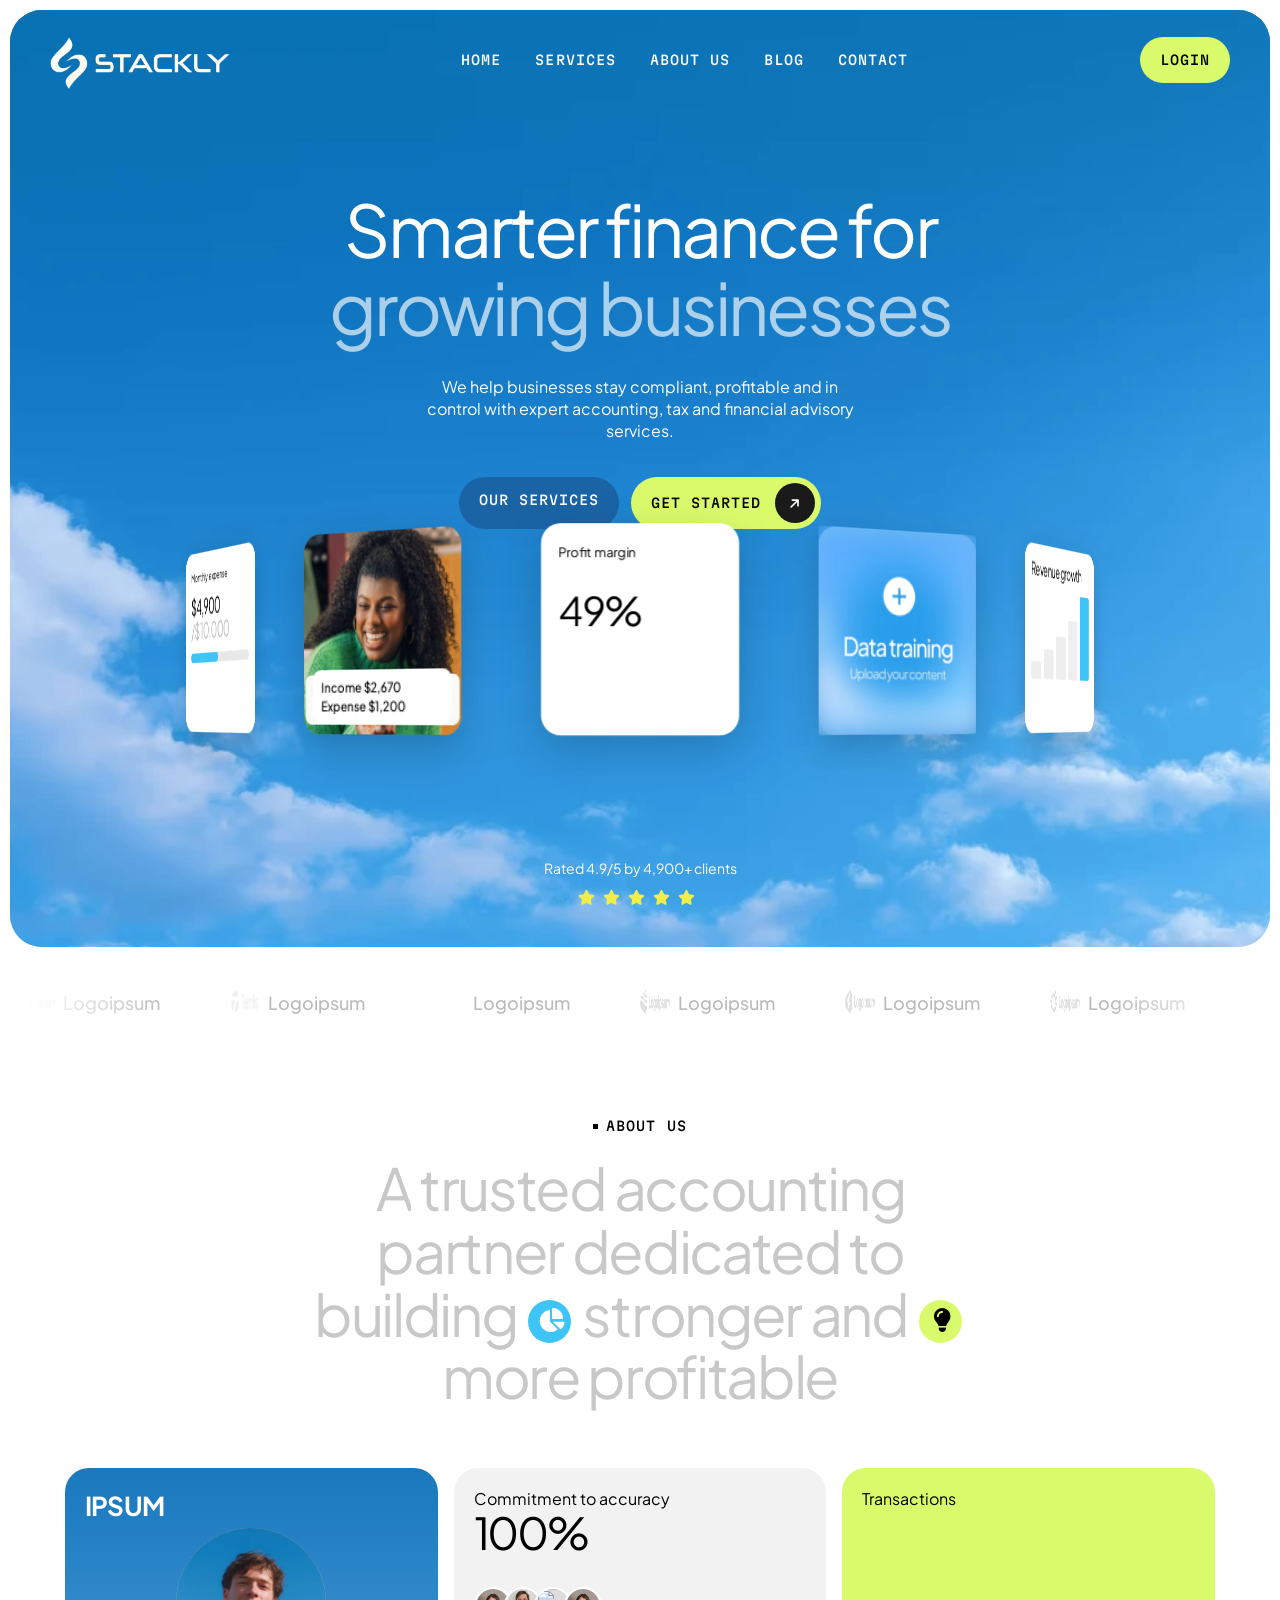
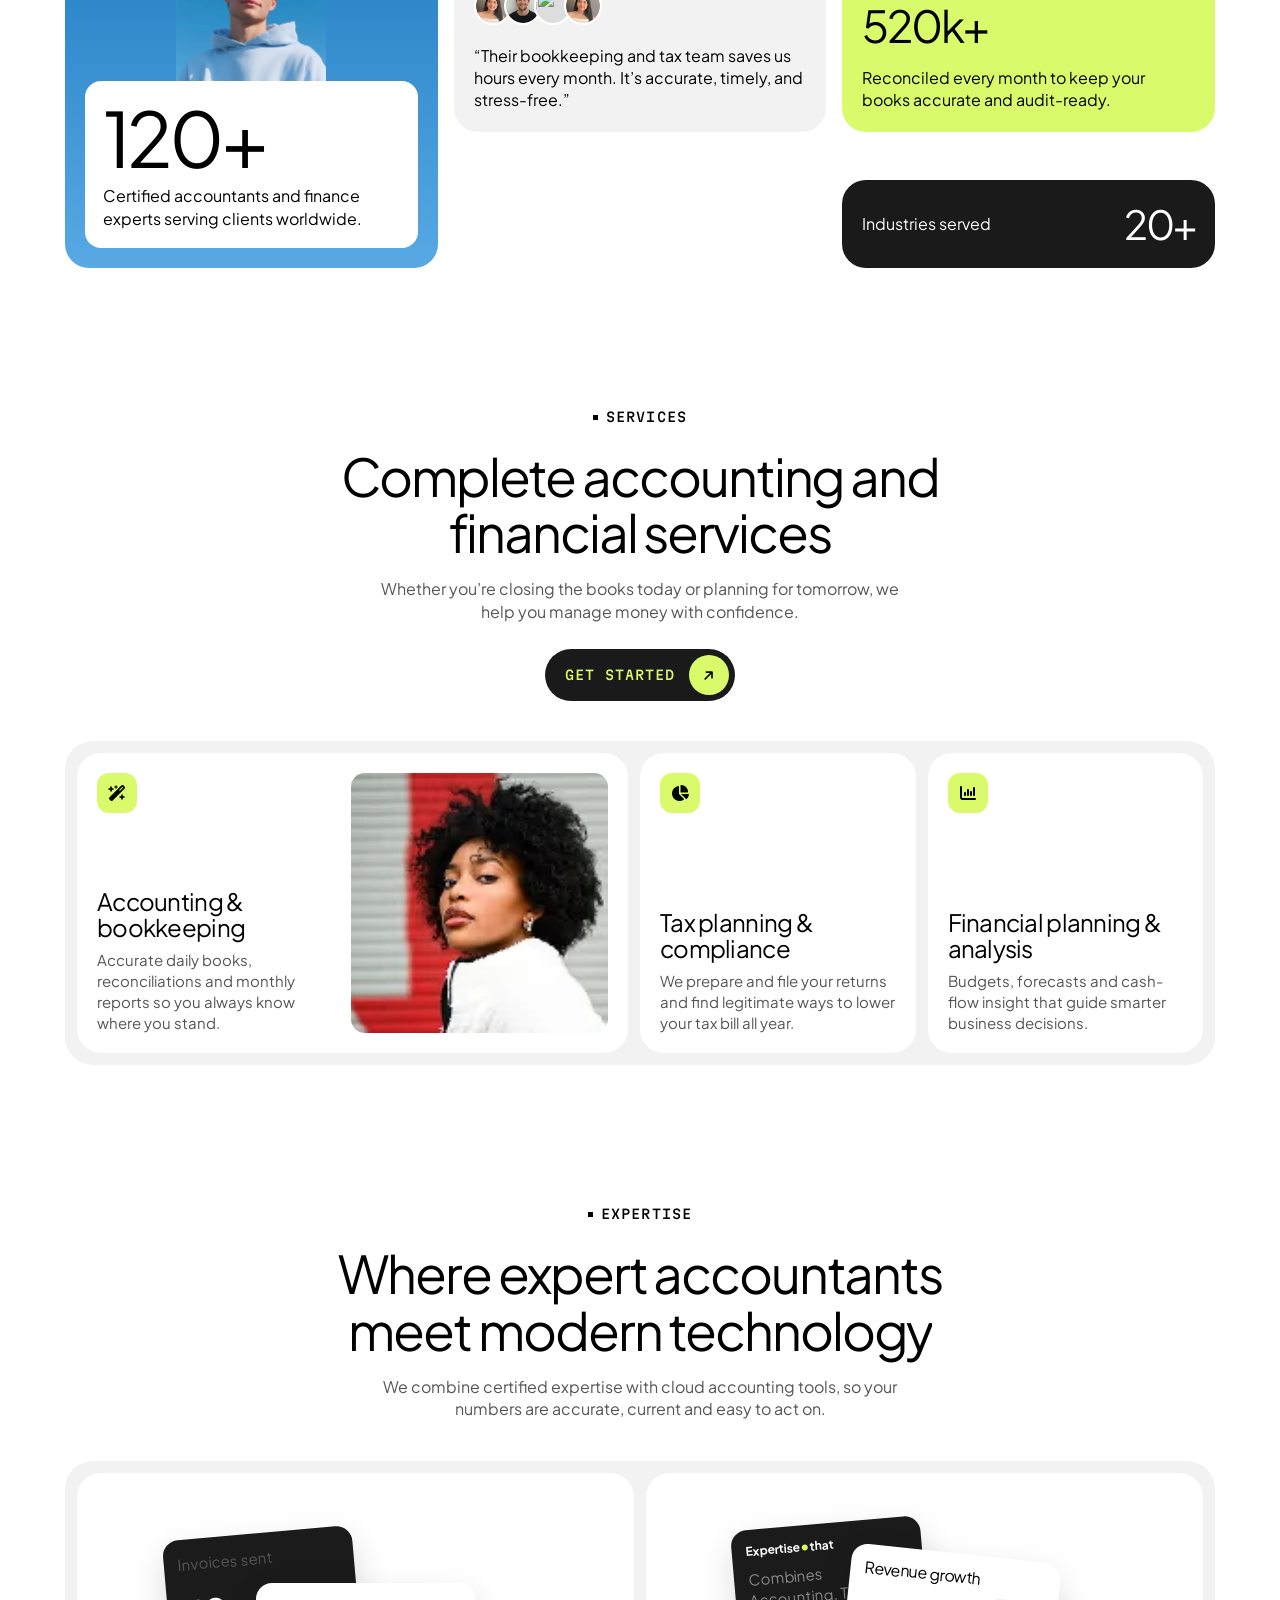
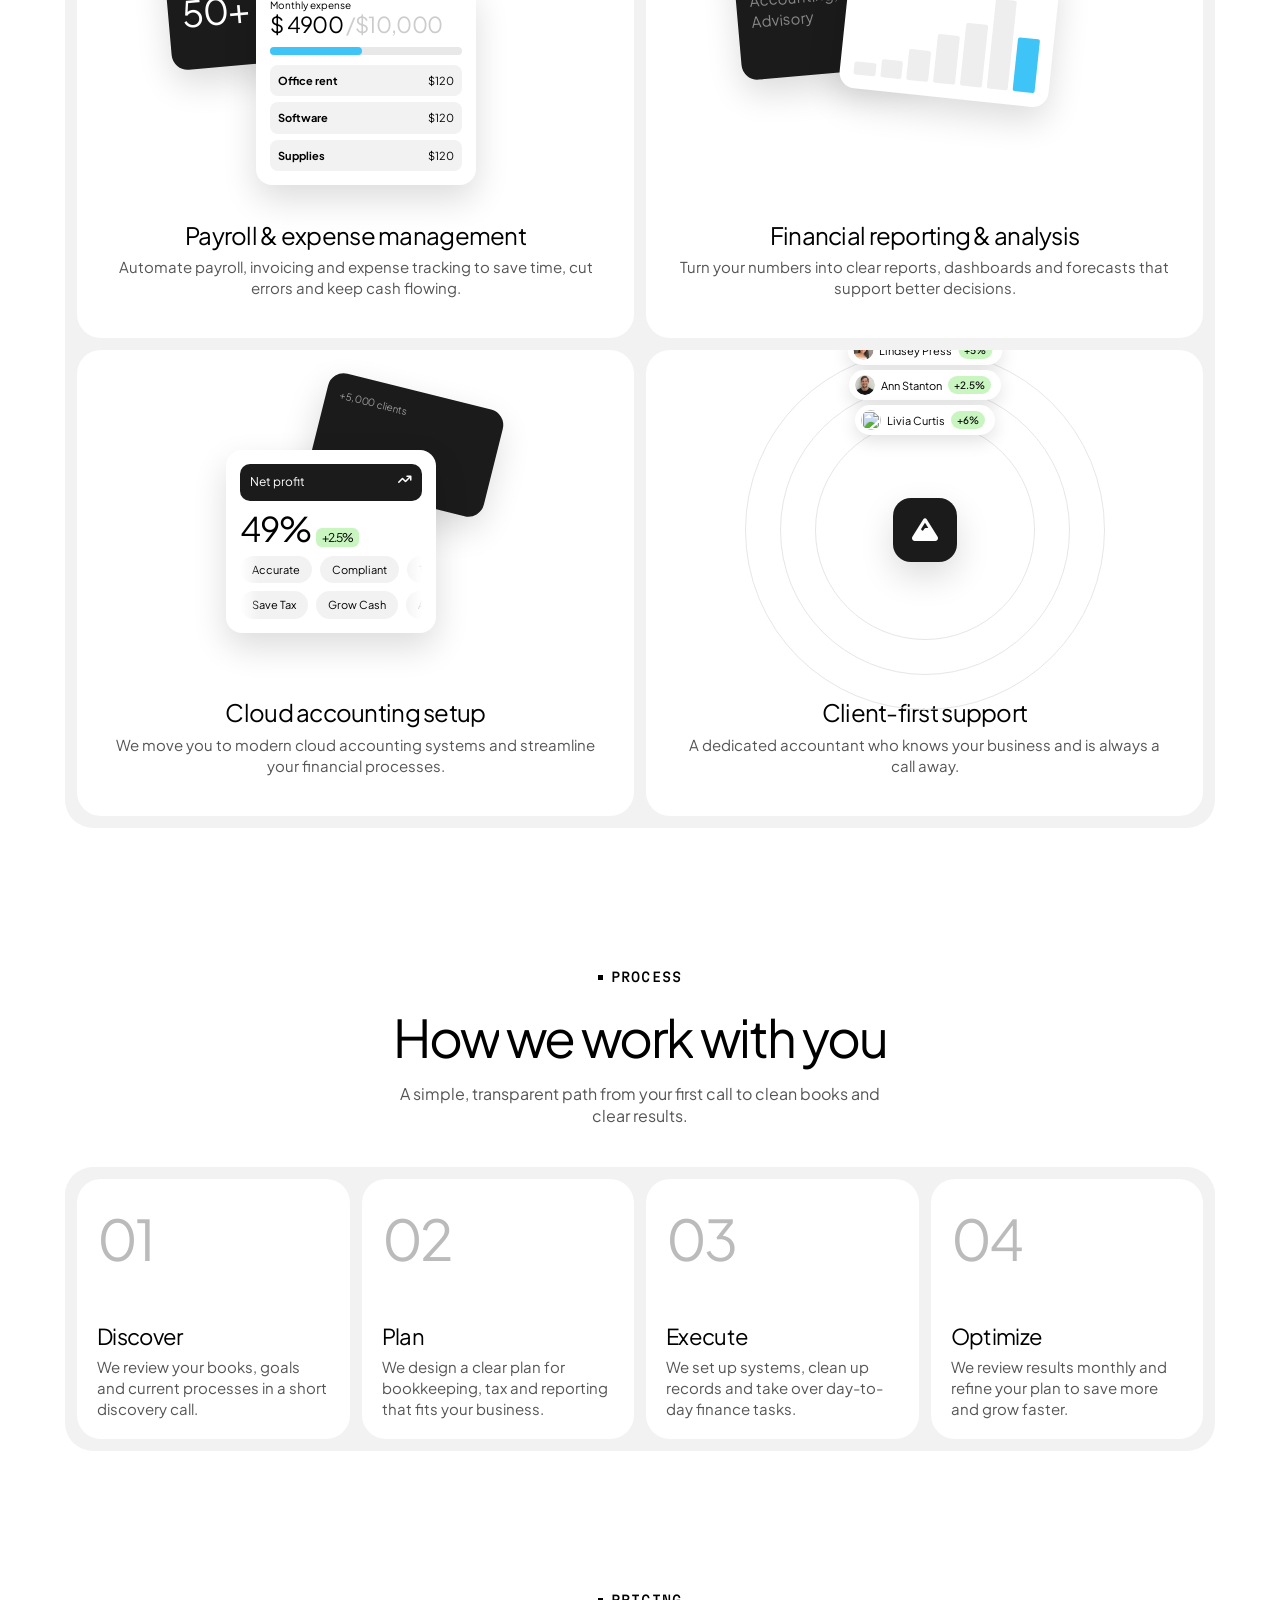
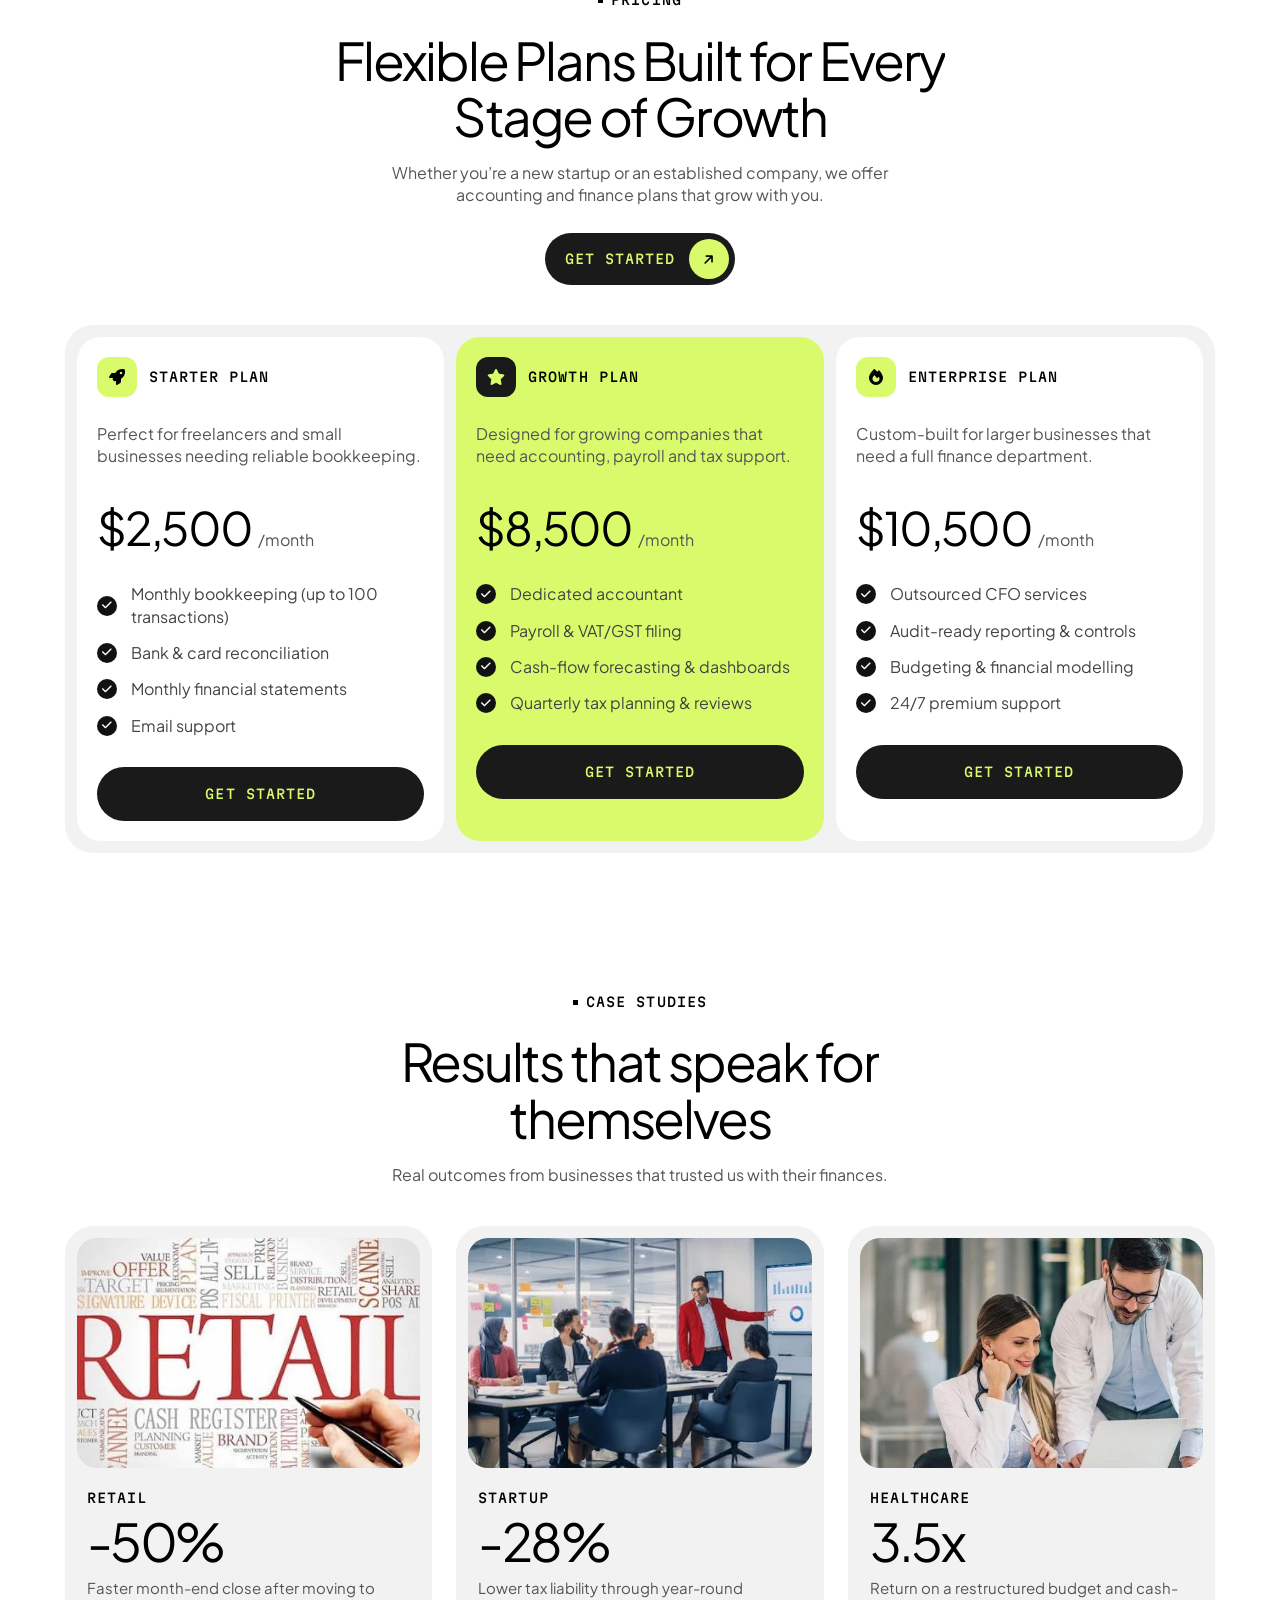
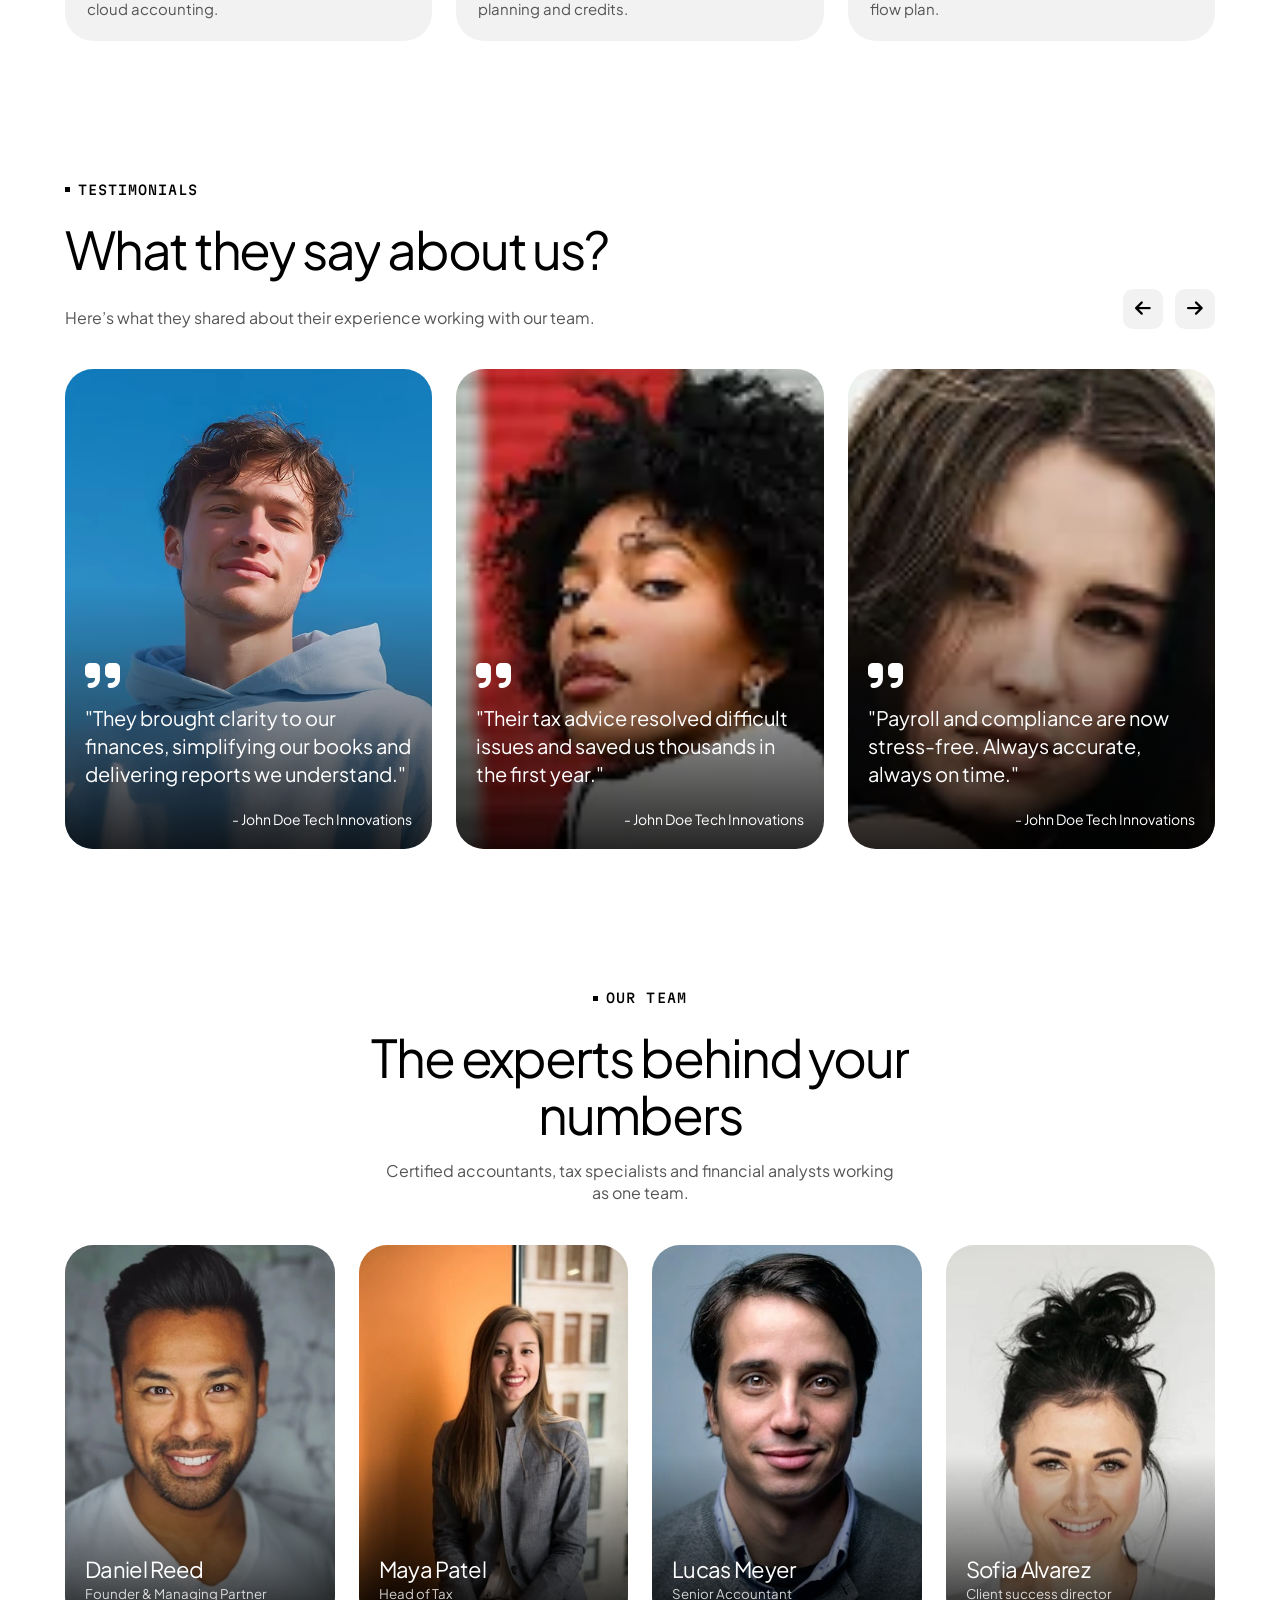
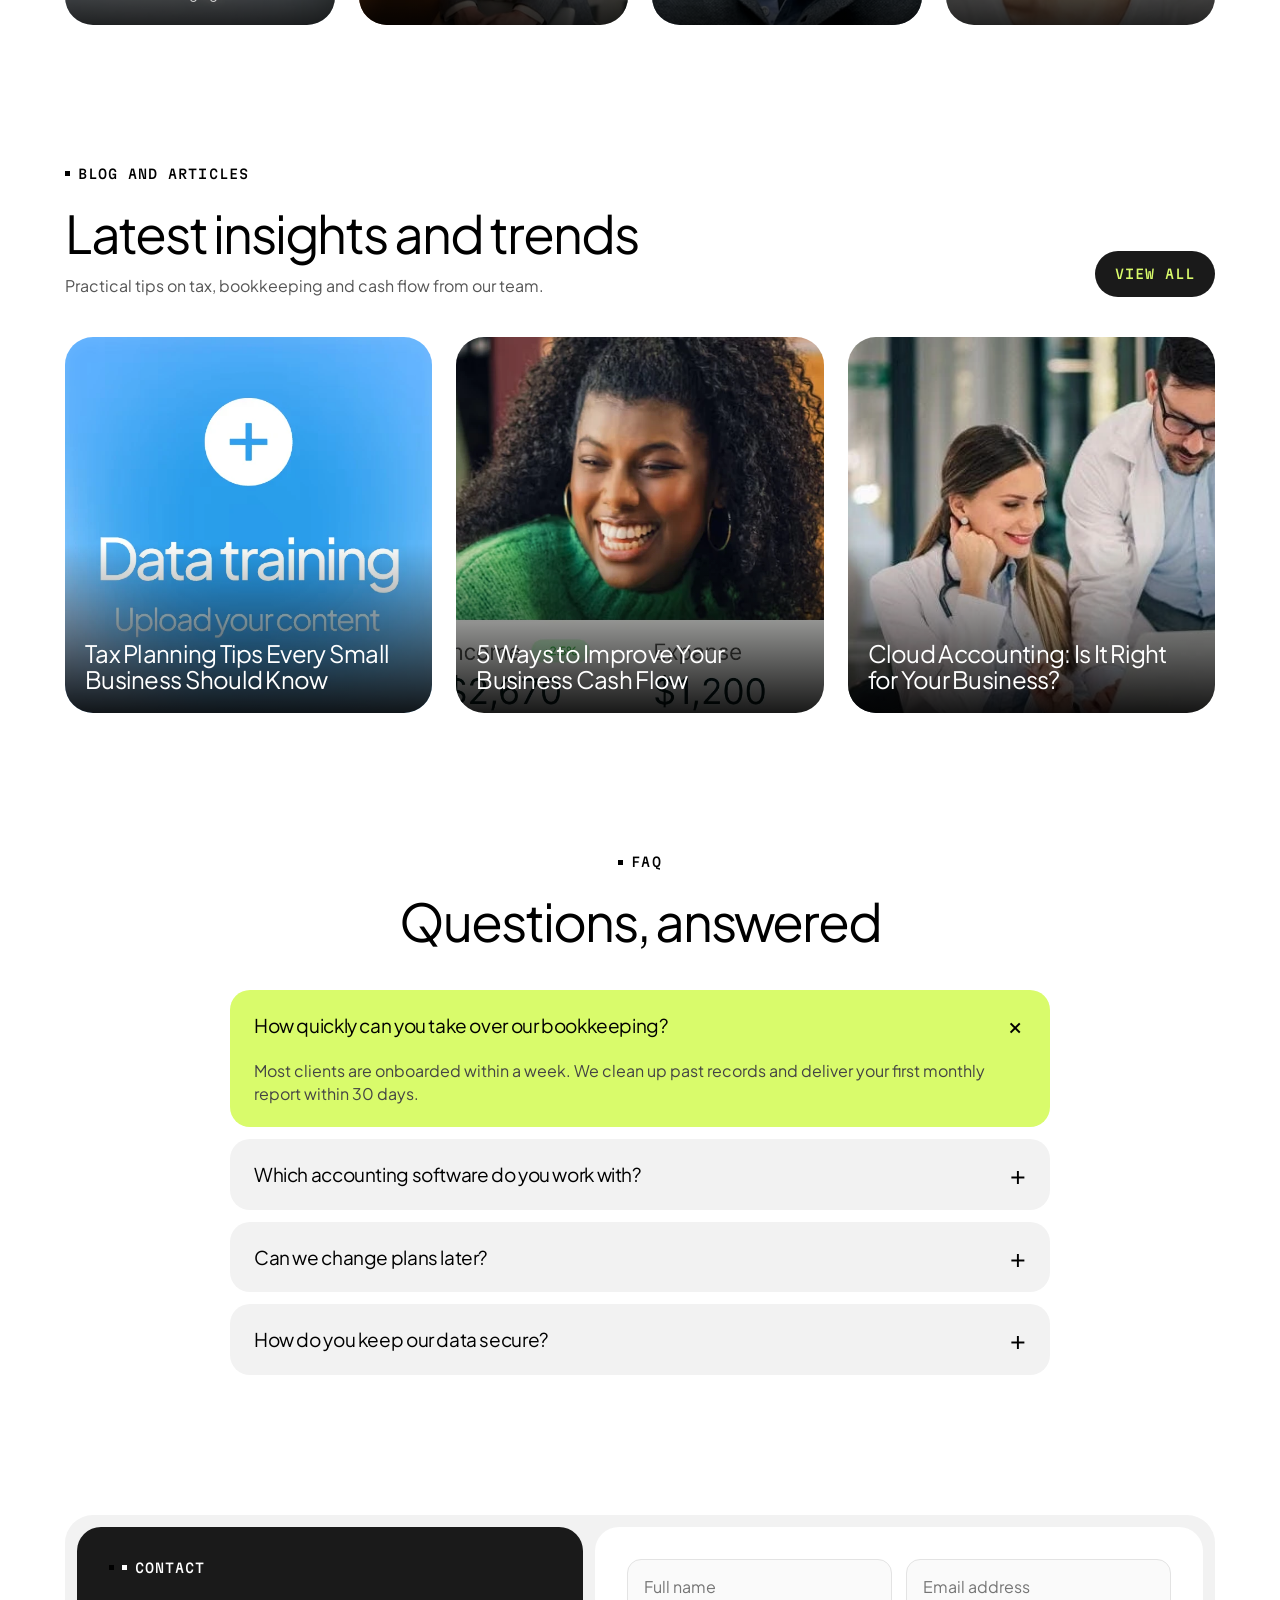
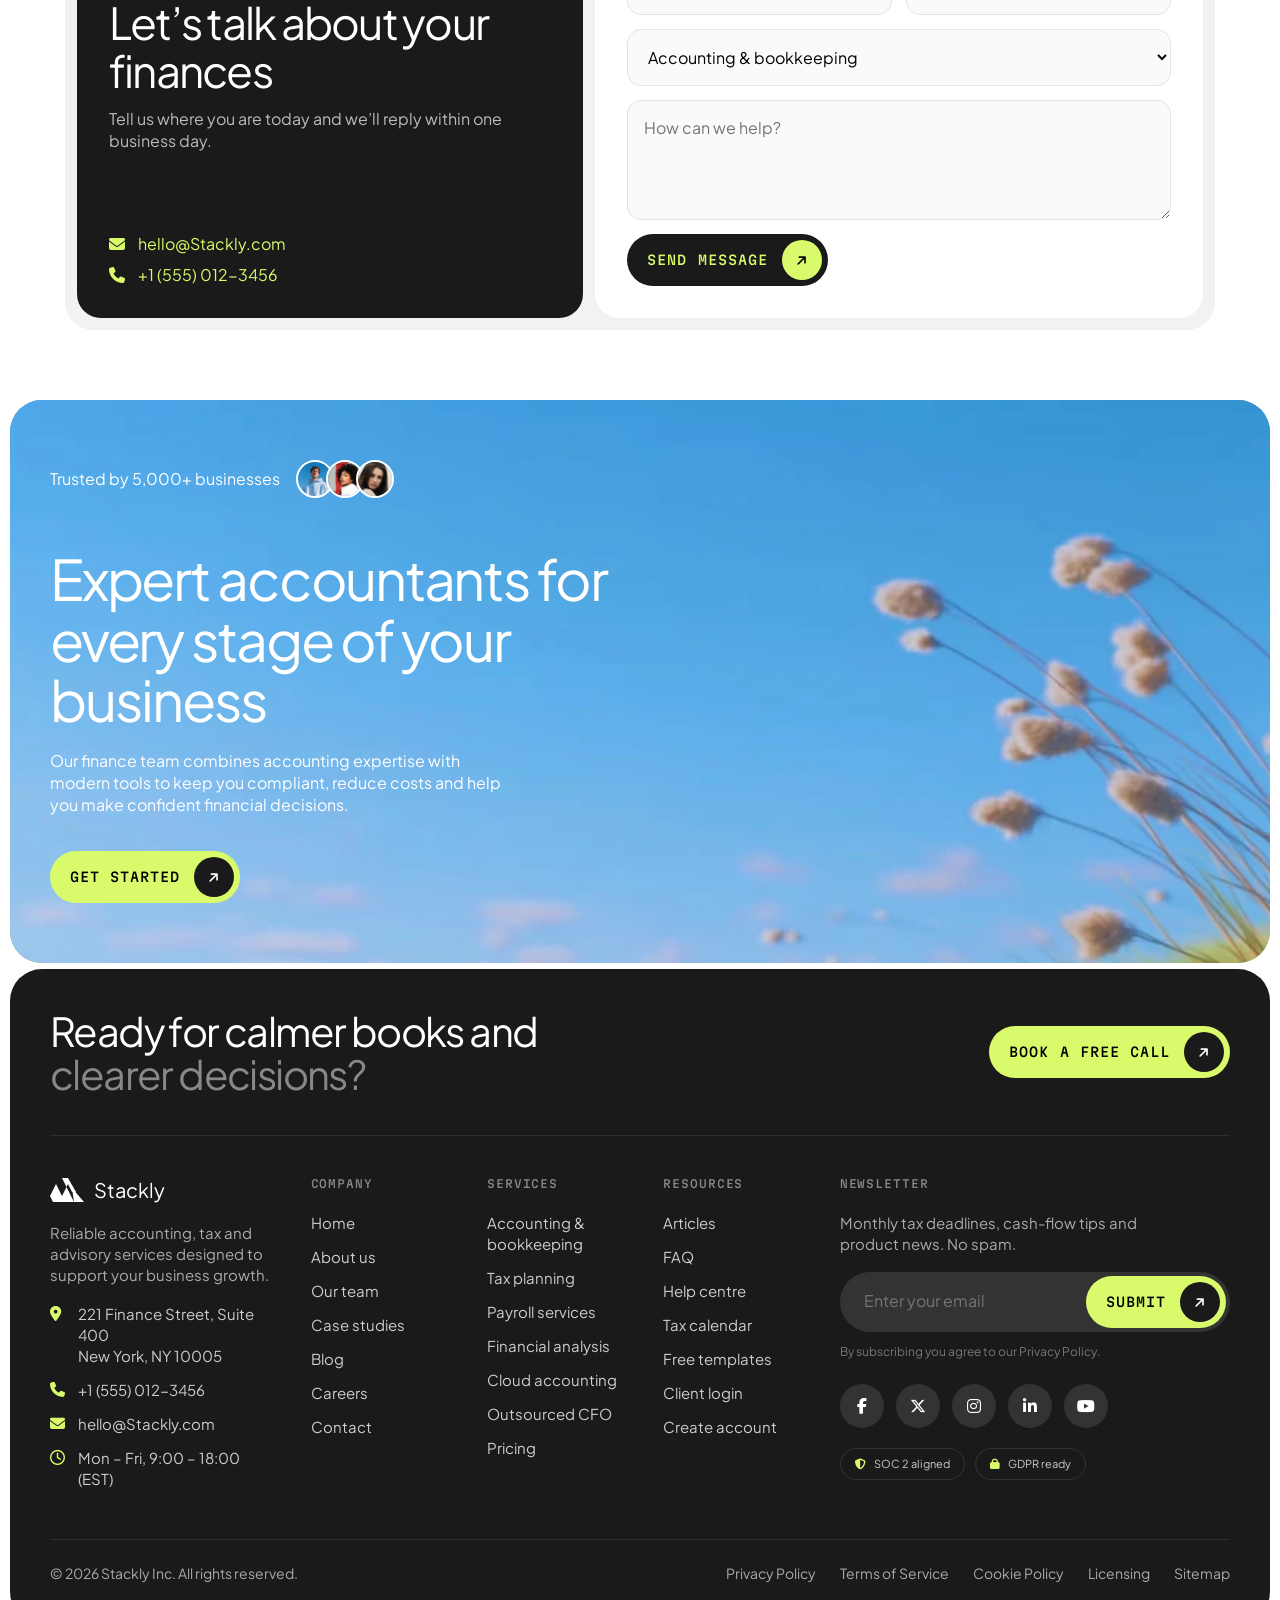
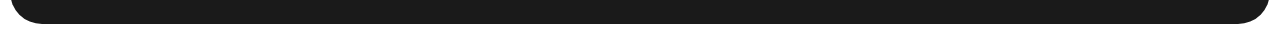
==== commit 92b02b67: "before" ====
--- a/index.html
+++ b/index.html
@@ -18,21 +18,15 @@
 </head>
 
 <body>
-    <div id="loader"><svg viewBox="0 0 34 24" fill="#d9fb6b">
-            <path d="M12 0l12 24H15L6 6 0 18l3 6h12L12 18l6-12 4 8h4L18 0z" />
-            <path d="M22 10l12 14H24z" />
-        </svg></div>
+    <div id="loader">Stackly</div>
     <div id="bar"></div>
     <button id="up" aria-label="Back to top"><i class="fa-solid fa-arrow-up"></i></button>
 
     <header class="hero" id="home">
-        <img class="bgimg" src="https://picsum.photos/seed/sky-clouds/1600/900" alt="Blue sky with clouds"
+        <img class="bgimg" src="./src/6929d3408e9ff6a515b9eee8_ai-hero (1)-compressed.webp" alt="Blue sky with clouds"
             loading="eager">
         <nav>
-            <a href="./index.html" class="logo"><svg viewBox="0 0 34 24" fill="#fff">
-                    <path d="M12 0l12 24H15L6 6 0 18l3 6h12L12 18l6-12 4 8h4L18 0z" />
-                    <path d="M22 10l12 14H24z" />
-                </svg>Stackly</a>
+            <a href="./index.html" class="logo" style="width: 180px;height:60px"><img style="width:100%;height:60px;object-fit: cover;" src="./src/logo/Untitled design (1)-compressed_11zon.webp" alt=""></a>
             <div class="links mono" id="links"><a href="./index.html">Home</a><a href="./service.html">Services</a><a
                     href="./about.html">About us</a><a href="./blog.html">Blog</a><a href="./contact.html">Contact</a>
                 
@@ -42,7 +36,7 @@
         </nav>
         <div class="hero-c">
             <h1>Smarter finance for <span>growing businesses</span></h1>
-            <p class="sub">We help businesses stay compliant, profitable and in control with expert accounting, tax and
+            <p class="sub" style="background: transparent;">We help businesses stay compliant, profitable and in control with expert accounting, tax and
                 financial advisory services.</p>
             <div class="cta"><a href="./service.html" class="pill glass mono">Our services</a><a href="#pricing"
                     class="btn mono pulse">Get started <i class="fa-solid fa-arrow-right"></i></a></div>
@@ -51,7 +45,7 @@
             <div class="card3d"><small>Profit margin</small>
                 <h3 style="font-size:28px;margin-top:20px">49%</h3>
             </div>
-            <div class="card3d blue"><img class="fill" src="https://picsum.photos/seed/greenfield/300/320"
+            <div class="card3d blue"><img class="fill" src="./src/69a5007e9468539ba66cdd61_card-7-compressed.webp"
                     alt="Green field"></div>
             <div class="card3d">
                 <h3 style="font-size:14px">Revenue growth</h3>
@@ -62,7 +56,7 @@
                 <h3 style="font-size:18px;margin:8px 0">$4,900 <span style="color:#bbb">/$10,000</span></h3>
                 <div class="prog"><i></i></div>
             </div>
-            <div class="card3d photo"><img class="fill" src="https://i.pravatar.cc/200?img=47"
+            <div class="card3d photo"><img class="fill" src="./src/69a5007eb87553c5aa32934f_card-1-compressed.webp"
                     alt="Smiling client"><b>Income $2,670 &nbsp; Expense $1,200</b></div>
             <div class="card3d">
                 <h3 style="font-size:14px">Revenue growth</h3>
@@ -72,7 +66,7 @@
             <div class="card3d dark">
                 <h3 style="font-size:14px">Expertise that combines Accounting, Tax, and Advisory</h3>
             </div>
-            <div class="card3d blue"><img class="fill" src="https://picsum.photos/seed/cloudblue/300/320" alt=""
+            <div class="card3d blue"><img class="fill" src="./src/69c191eab4156e2cc5f3401f_ab860bd3f6bb78a8176a67434c1108a3_Frame 2147227212-compressed.webp" alt=""
                     style="opacity:.8">
                 <h3 style="position:relative;font-size:14px;color:#fff;margin-top:40px;text-align:center">Tax savings
                 </h3>
@@ -87,12 +81,12 @@
         </div>
     </header>
 
-    <div class="wrap logos rv"><span><img src="https://picsum.photos/seed/logo/60/60" alt="">Logoipsum</span><span><img
-                src="https://picsum.photos/seed/logo/60/60" alt="">Logoipsum</span><span><img
-                src="https://picsum.photos/seed/logo/60/60" alt="">Logoipsum</span><span><img
-                src="https://picsum.photos/seed/logo/60/60" alt="">Logoipsum</span><span><img
-                src="https://picsum.photos/seed/logo/60/60" alt="">Logoipsum</span><span><img
-                src="https://picsum.photos/seed/logo/60/60" alt="">Logoipsum</span></div>
+    <div class="wrap logos rv"><span><img src="./src/logo.webp" alt="">Logoipsum</span><span><img
+                src="./src/logo1.webp" alt="">Logoipsum</span><span><img
+                src="./src/logo2.webp" alt="">Logoipsum</span><span><img
+                src="./src/logo3.webp" alt="">Logoipsum</span><span><img
+                src="./src/logo4.webp" alt="">Logoipsum</span><span><img
+                src="./src/logo5.webp" alt="">Logoipsum</span></div>
 
     <section class="about" id="about">
         <div class="wrap">
@@ -103,7 +97,7 @@
                             class="fa-solid fa-lightbulb"></i></span> more profitable</span></h2>
             <div class="stats">
                 <div class="box s1 rv"><span class="tag">IPSUM</span><img class="face"
-                        src="https://i.pravatar.cc/200?img=12" alt="Team member">
+                        src="./src/p1.webp" alt="Team member">
                     <div class="inner">
                         <div class="big"><span class="count" data-to="120">0</span>+</div>
                         <p style="margin-top:10px">Certified accountants and finance experts serving clients worldwide.
@@ -116,9 +110,9 @@
                         <div class="big"><span class="count" data-to="100">0</span>%</div>
                     </div>
                     <div>
-                        <div class="av"><img src="https://i.pravatar.cc/200?img=5" alt=""><img
-                                src="https://i.pravatar.cc/200?img=32" alt=""><img
-                                src="https://i.pravatar.cc/200?img=49" alt=""><img src="https://i.pravatar.cc/200?img=9"
+                        <div class="av"><img src="./src/person1.webp" alt=""><img
+                                src="./src/person2.webp" alt=""><img
+                                src="./src/person3\.webp" alt=""><img src="./src/person1.webp"
                                 alt=""></div>
                         <p style="margin-top:20px">“Their bookkeeping and tax team saves us hours every month. It’s
                             accurate, timely, and stress-free.”</p>
@@ -154,7 +148,7 @@
                         <h3>Accounting &amp; bookkeeping</h3>
                         <p>Accurate daily books, reconciliations and monthly reports so you always know where you stand.
                         </p>
-                    </div><img class="pic" src="https://i.pravatar.cc/200?img=47" alt="Accountant meeting a client">
+                    </div><img class="pic" src="./src/p2.webp" alt="Accountant meeting a client">
                 </div>
                 <div class="c">
                     <div class="ico"><i class="fa-solid fa-chart-pie"></i></div>
@@ -241,17 +235,17 @@
                         <div class="orbit"><u style="width:360px;height:360px"></u><u
                                 style="width:290px;height:290px"></u><u style="width:220px;height:220px"></u></div>
                         <div class="orb" style="width:360px;height:360px;--d:28s;">
-                            <div class="chip"><img src="https://i.pravatar.cc/200?img=44" alt=""> Lindsey Press
+                            <div class="chip"><img src="./src/person1.webp" alt=""> Lindsey Press
                                 <b>+5%</b>
                             </div>
                         </div>
                         <div class="orb" style="width:290px;height:290px;--d:22s;animation-direction:reverse">
-                            <div class="chip"><img src="https://i.pravatar.cc/200?img=25" alt=""> Ann Stanton
+                            <div class="chip"><img src="./src/person2.webp" alt=""> Ann Stanton
                                 <b>+2.5%</b>
                             </div>
                         </div>
                         <div class="orb" style="width:220px;height:220px;--d:18s;">
-                            <div class="chip"><img src="https://i.pravatar.cc/200?img=23" alt=""> Livia Curtis
+                            <div class="chip"><img src="./src/person3\.webp" alt=""> Livia Curtis
                                 <b>+6%</b>
                             </div>
                         </div>
@@ -309,7 +303,7 @@
                 <div class="eyebrow mono">Pricing</div>
                 <h2>Flexible Plans Built for Every Stage of Growth</h2>
                 <p>Whether you’re a new startup or an established company, we offer accounting and finance plans that
-                    grow with you.</p><a href="#" class="btn dark mono">Get started <i
+                    grow with you.</p><a href="./404.html" class="btn dark mono">Get started <i
                         class="fa-solid fa-arrow-right"></i></a>
             </div>
             <div class="panel price rv">
@@ -324,7 +318,7 @@
                         <li>Bank &amp; card reconciliation</li>
                         <li>Monthly financial statements</li>
                         <li>Email support</li>
-                    </ul><a href="#" class="btn2 mono">Get started</a>
+                    </ul><a href="./404.html" class="btn2 mono">Get started</a>
                 </div>
                 <div class="plan hot">
                     <div class="t">
@@ -337,7 +331,7 @@
                         <li>Payroll &amp; VAT/GST filing</li>
                         <li>Cash-flow forecasting &amp; dashboards</li>
                         <li>Quarterly tax planning &amp; reviews</li>
-                    </ul><a href="#" class="btn2 mono">Get started</a>
+                    </ul><a href="./404.html" class="btn2 mono">Get started</a>
                 </div>
                 <div class="plan">
                     <div class="t">
@@ -350,7 +344,7 @@
                         <li>Audit-ready reporting &amp; controls</li>
                         <li>Budgeting &amp; financial modelling</li>
                         <li>24/7 premium support</li>
-                    </ul><a href="#" class="btn2 mono">Get started</a>
+                    </ul><a href="./404.html" class="btn2 mono">Get started</a>
                 </div>
             </div>
         </div>
@@ -365,7 +359,7 @@
             </div>
             <div class="cases rv">
                 <article class="case">
-                    <div class="im"><img src="https://picsum.photos/seed/case-retail/700/460"
+                    <div class="im"><img src="./src/re.webp"
                             alt="Retail analytics case" loading="lazy"></div>
                     <div class="tx"><span class="mono">Retail</span>
                         <div class="big">-50%</div>
@@ -373,7 +367,7 @@
                     </div>
                 </article>
                 <article class="case">
-                    <div class="im"><img src="https://picsum.photos/seed/case-finance/700/460"
+                    <div class="im"><img src="./src/su.webp"
                             alt="Finance automation case" loading="lazy"></div>
                     <div class="tx"><span class="mono">Startup</span>
                         <div class="big">-28%</div>
@@ -381,7 +375,7 @@
                     </div>
                 </article>
                 <article class="case">
-                    <div class="im"><img src="https://picsum.photos/seed/case-health/700/460" alt="Healthcare case"
+                    <div class="im"><img src="./src/hc.webp" alt="Healthcare case"
                             loading="lazy"></div>
                     <div class="tx"><span class="mono">Healthcare</span>
                         <div class="big">3.5x</div>
@@ -405,26 +399,26 @@
                             class="fa-solid fa-arrow-right"></i></button></div>
             </div>
             <div class="slider rv" id="slider">
-                <div class="tcard"><img class="bgimg" src="https://i.pravatar.cc/600?img=68" alt="Client portrait"
-                        loading="lazy"><span class="lg">LOGOIPSUM</span><span class="q"><i
+                <div class="tcard"><img class="bgimg" src="./src/p1.webp" alt="Client portrait"
+                        loading="lazy"><span class="lg"></span><span class="q"><i
                             class="fa-solid fa-quote-right"></i></span>
                     <p>"They brought clarity to our finances, simplifying our books and delivering reports we
                         understand."</p><small>- John Doe Tech Innovations</small>
                 </div>
-                <div class="tcard"><img class="bgimg" src="https://i.pravatar.cc/600?img=45" alt="Client portrait"
-                        loading="lazy"><span class="lg">LOOO</span><span class="q"><i
+                <div class="tcard"><img class="bgimg" src="./src/p2.webp" alt="Client portrait"
+                        loading="lazy"><span class="lg"></span><span class="q"><i
                             class="fa-solid fa-quote-right"></i></span>
                     <p>"Their tax advice resolved difficult issues and saved us thousands in the first year."</p>
                     <small>- John Doe Tech Innovations</small>
                 </div>
-                <div class="tcard"><img class="bgimg" src="https://i.pravatar.cc/600?img=33" alt="Client portrait"
-                        loading="lazy"><span class="lg">LOGO</span><span class="q"><i
+                <div class="tcard"><img class="bgimg" src="./src/p4.webp" alt="Client portrait"
+                        loading="lazy"><span class="lg"></span><span class="q"><i
                             class="fa-solid fa-quote-right"></i></span>
                     <p>"Payroll and compliance are now stress-free. Always accurate, always on time."</p><small>- John
                         Doe Tech Innovations</small>
                 </div>
-                <div class="tcard"><img class="bgimg" src="https://i.pravatar.cc/600?img=60" alt="Client portrait"
-                        loading="lazy"><span class="lg">IPSUM</span><span class="q"><i
+                <div class="tcard"><img class="bgimg" src="./src/persons/image10-compressed.webp" alt="Client portrait"
+                        loading="lazy"><span class="lg"></span><span class="q"><i
                             class="fa-solid fa-quote-right"></i></span>
                     <p>"A partner who simplifies the complex and keeps every decision grounded in real numbers."</p>
                     <small>- John Doe Tech Innovations</small>
@@ -441,22 +435,22 @@
                 <p>Certified accountants, tax specialists and financial analysts working as one team.</p>
             </div>
             <div class="team rv">
-                <div class="mem"><img src="https://i.pravatar.cc/400?img=11" alt="Daniel Reed" loading="lazy">
+                <div class="mem"><img src="./src/persons/image7-compressed.webp" alt="Daniel Reed" loading="lazy">
                     <div>
                         <h3>Daniel Reed</h3><small>Founder &amp; Managing Partner</small>
                     </div>
                 </div>
-                <div class="mem"><img src="https://i.pravatar.cc/400?img=45" alt="Maya Patel" loading="lazy">
+                <div class="mem"><img src="./src/persons/image10-compressed.webp" alt="Maya Patel" loading="lazy">
                     <div>
                         <h3>Maya Patel</h3><small>Head of Tax</small>
                     </div>
                 </div>
-                <div class="mem"><img src="https://i.pravatar.cc/400?img=15" alt="Lucas Meyer" loading="lazy">
+                <div class="mem"><img src="./src/persons/image9-compressed.webp" alt="Lucas Meyer" loading="lazy">
                     <div>
                         <h3>Lucas Meyer</h3><small>Senior Accountant</small>
                     </div>
                 </div>
-                <div class="mem"><img src="https://i.pravatar.cc/400?img=32" alt="Sofia Alvarez" loading="lazy">
+                <div class="mem"><img src="./src/persons/image8-compressed.webp" alt="Sofia Alvarez" loading="lazy">
                     <div>
                         <h3>Sofia Alvarez</h3><small>Client success director</small>
                     </div>
@@ -472,18 +466,18 @@
                     <div class="eyebrow mono" style="justify-content:flex-start">Blog and articles</div>
                     <h2>Latest insights and trends</h2>
                     <p>Practical tips on tax, bookkeeping and cash flow from our team.</p>
-                </div><a href="#" class="va mono">View all</a>
+                </div><a href="./blog.html" class="va mono">View all</a>
             </div>
             <div class="blog rv">
-                <a href="#" class="post"><img class="bgimg" src="https://picsum.photos/seed/analytics-desk/600/600"
+                <a href="./blog.html" class="post"><img class="bgimg" src="./src/69a5007e9468539ba66cdd61_card-7-compressed.webp"
                         alt="Blog cover" loading="lazy">
                     <h3>Tax Planning Tips Every Small Business Should Know</h3>
                 </a>
-                <a href="#" class="post"><img class="bgimg" src="https://picsum.photos/seed/phone-business/600/600"
+                <a href="./blog.html" class="post"><img class="bgimg" src="./src/69a5007eb87553c5aa32934f_card-1-compressed.webp"
                         alt="Blog cover" loading="lazy">
                     <h3>5 Ways to Improve Your Business Cash Flow</h3>
                 </a>
-                <a href="#" class="post"><img class="bgimg" src="https://picsum.photos/seed/code-screen/600/600"
+                <a href="./blog.html" class="post"><img class="bgimg" src="./src/hc.webp"
                         alt="Blog cover" loading="lazy">
                     <h3>Cloud Accounting: Is It Right for Your Business?</h3>
                 </a>
@@ -553,18 +547,18 @@
     </section>
 
     <div class="cband rv">
-        <img class="bgimg" src="https://picsum.photos/seed/grass-meadow/1600/700" alt="Meadow under blue sky"
+        <img class="bgimg" src="./src/bg.webp" alt="Meadow under blue sky"
             loading="lazy">
         <div class="trust"><span>Trusted by 5,000+ businesses</span>
-            <div class="av"><img src="https://i.pravatar.cc/200?img=5" alt=""><img
-                    src="https://i.pravatar.cc/200?img=32" alt=""><img src="https://i.pravatar.cc/200?img=49" alt="">
+            <div class="av"><img src="./src/p1.webp" alt=""><img
+                    src="./src/p2.webp" alt=""><img src="./src/p4.webp" alt="">
             </div>
         </div>
         <h2>Expert accountants for every stage of your business</h2>
         <p>Our finance team combines accounting expertise with modern tools to keep you compliant, reduce costs and help
             you make confident financial decisions.</p>
-        <a href="#" class="btn mono">Get started <i class="fa-solid fa-arrow-right"></i></a>
-        <i class="stalk"></i><i class="stalk"></i><i class="stalk"></i>
+        <a href="./404.html" class="btn mono">Get started <i class="fa-solid fa-arrow-right"></i></a>
+       
     </div>
 
    <footer class="ft">
@@ -596,7 +590,7 @@
                     <li><a href="./about.html#team">Our team</a></li>
                     <li><a href="./index.html#cases">Case studies</a></li>
                     <li><a href="./blog.html">Blog</a></li>
-                    <li><a href="#">Careers</a></li>
+                    <li><a href="./404.html">Careers</a></li>
                     <li><a href="./contact.html">Contact</a></li>
                 </ul>
             </div>
@@ -619,9 +613,9 @@
                 <ul>
                     <li><a href="./blog.html">Articles</a></li>
                     <li><a href="./service.html#faq">FAQ</a></li>
-                    <li><a href="#">Help centre</a></li>
-                    <li><a href="#">Tax calendar</a></li>
-                    <li><a href="#">Free templates</a></li>
+                    <li><a href="./404.html">Help centre</a></li>
+                    <li><a href="./404.html">Tax calendar</a></li>
+                    <li><a href="./404.html">Free templates</a></li>
                     <li><a href="./login.html">Client login</a></li>
                     <li><a href="./signup.html">Create account</a></li>
                 </ul>
@@ -636,11 +630,11 @@
                 </form>
                 <small>By subscribing you agree to our Privacy Policy.</small>
                 <div class="social">
-                    <a href="#" aria-label="Facebook"><i class="fa-brands fa-facebook-f"></i></a>
-                    <a href="#" aria-label="X"><i class="fa-brands fa-x-twitter"></i></a>
-                    <a href="#" aria-label="Instagram"><i class="fa-brands fa-instagram"></i></a>
-                    <a href="#" aria-label="LinkedIn"><i class="fa-brands fa-linkedin-in"></i></a>
-                    <a href="#" aria-label="YouTube"><i class="fa-brands fa-youtube"></i></a>
+                    <a href="./404.html" aria-label="Facebook"><i class="fa-brands fa-facebook-f"></i></a>
+                    <a href="./404.html" aria-label="X"><i class="fa-brands fa-x-twitter"></i></a>
+                    <a href="./404.html" aria-label="Instagram"><i class="fa-brands fa-instagram"></i></a>
+                    <a href="./404.html" aria-label="LinkedIn"><i class="fa-brands fa-linkedin-in"></i></a>
+                    <a href="./404.html" aria-label="YouTube"><i class="fa-brands fa-youtube"></i></a>
                 </div>
                 <div class="ft-badges">
                     <span><i class="fa-solid fa-shield-halved"></i> SOC 2 aligned</span>
@@ -652,7 +646,7 @@
         <div class="ft-bottom">
             <span>© 2026 Stackly Inc. All rights reserved.</span>
             <div class="legal">
-                <a href="#">Privacy Policy</a><a href="#">Terms of Service</a><a href="#">Cookie Policy</a><a href="#">Licensing</a><a href="#">Sitemap</a>
+                <a href="./404.html">Privacy Policy</a><a href="./404.html">Terms of Service</a><a href="./404.html">Cookie Policy</a><a href="./404.html">Licensing</a><a href="./404.html">Sitemap</a>
             </div>
         </div>
     </footer>
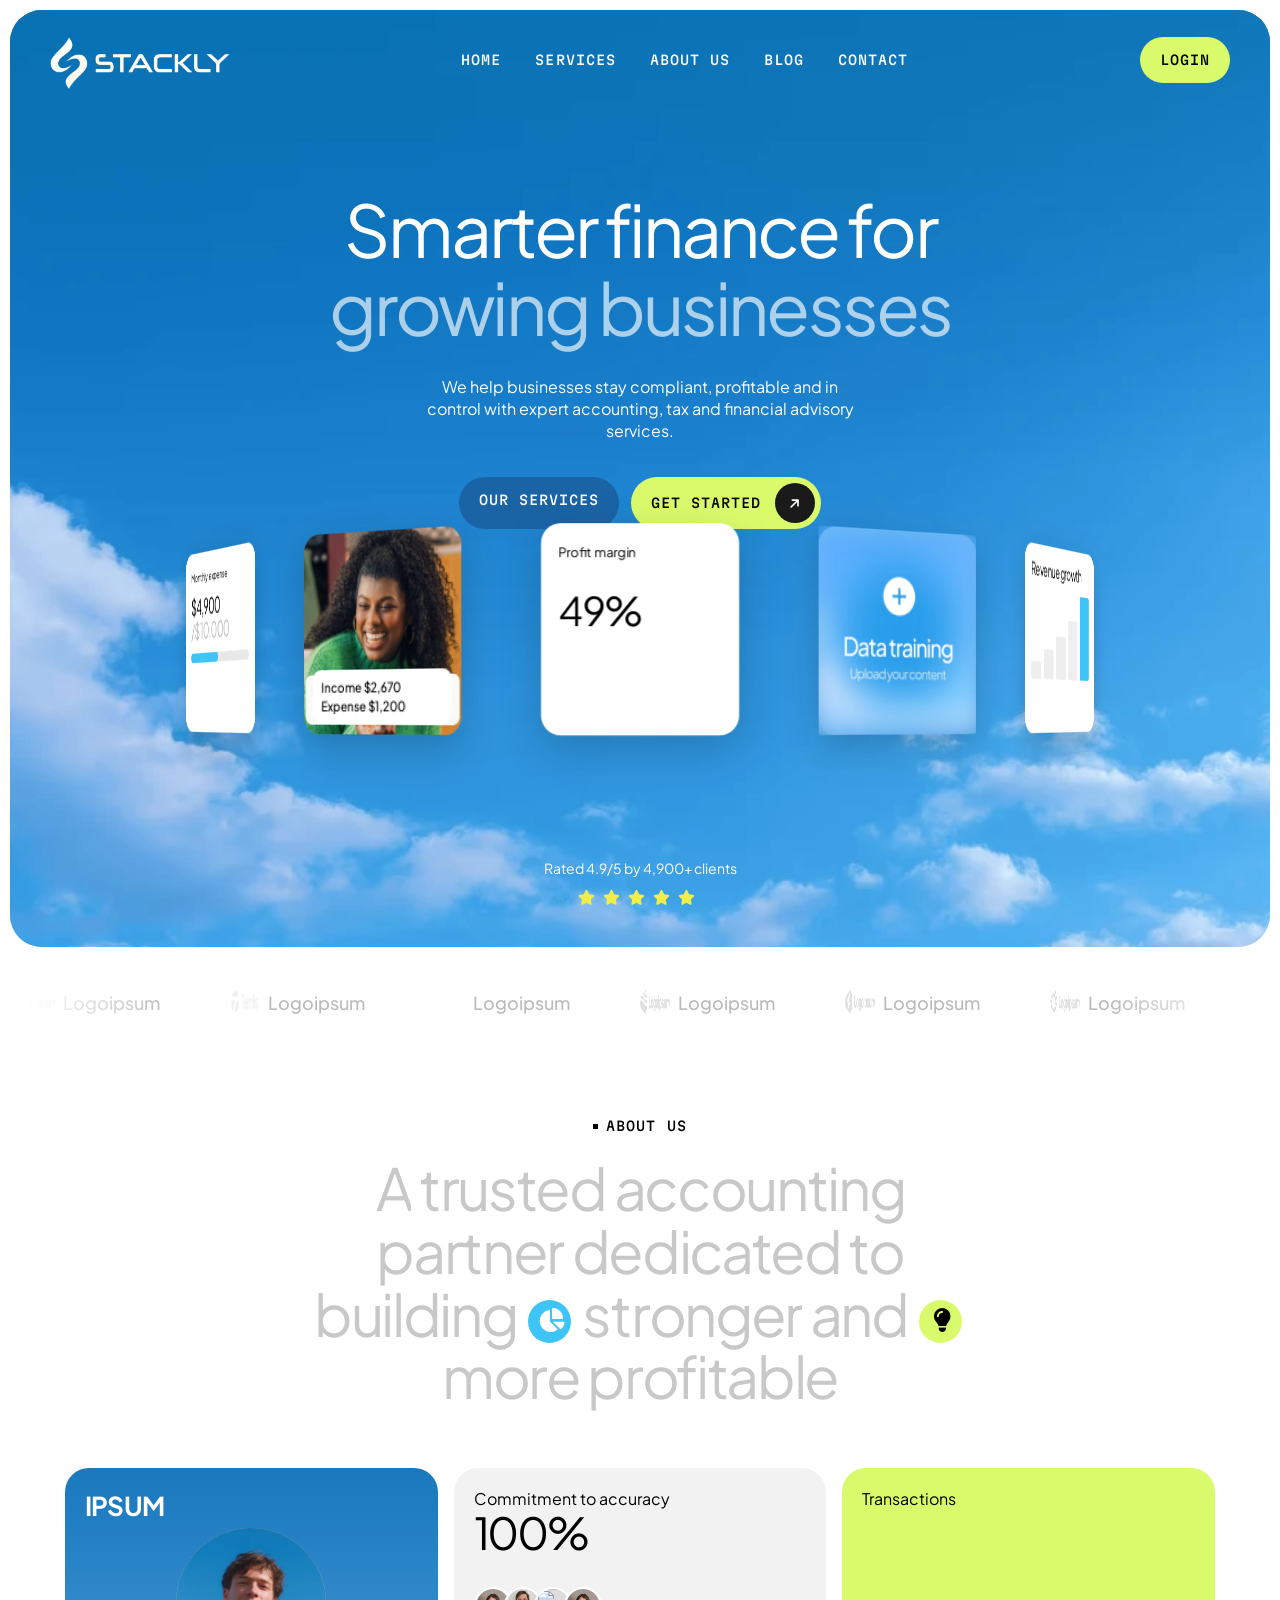
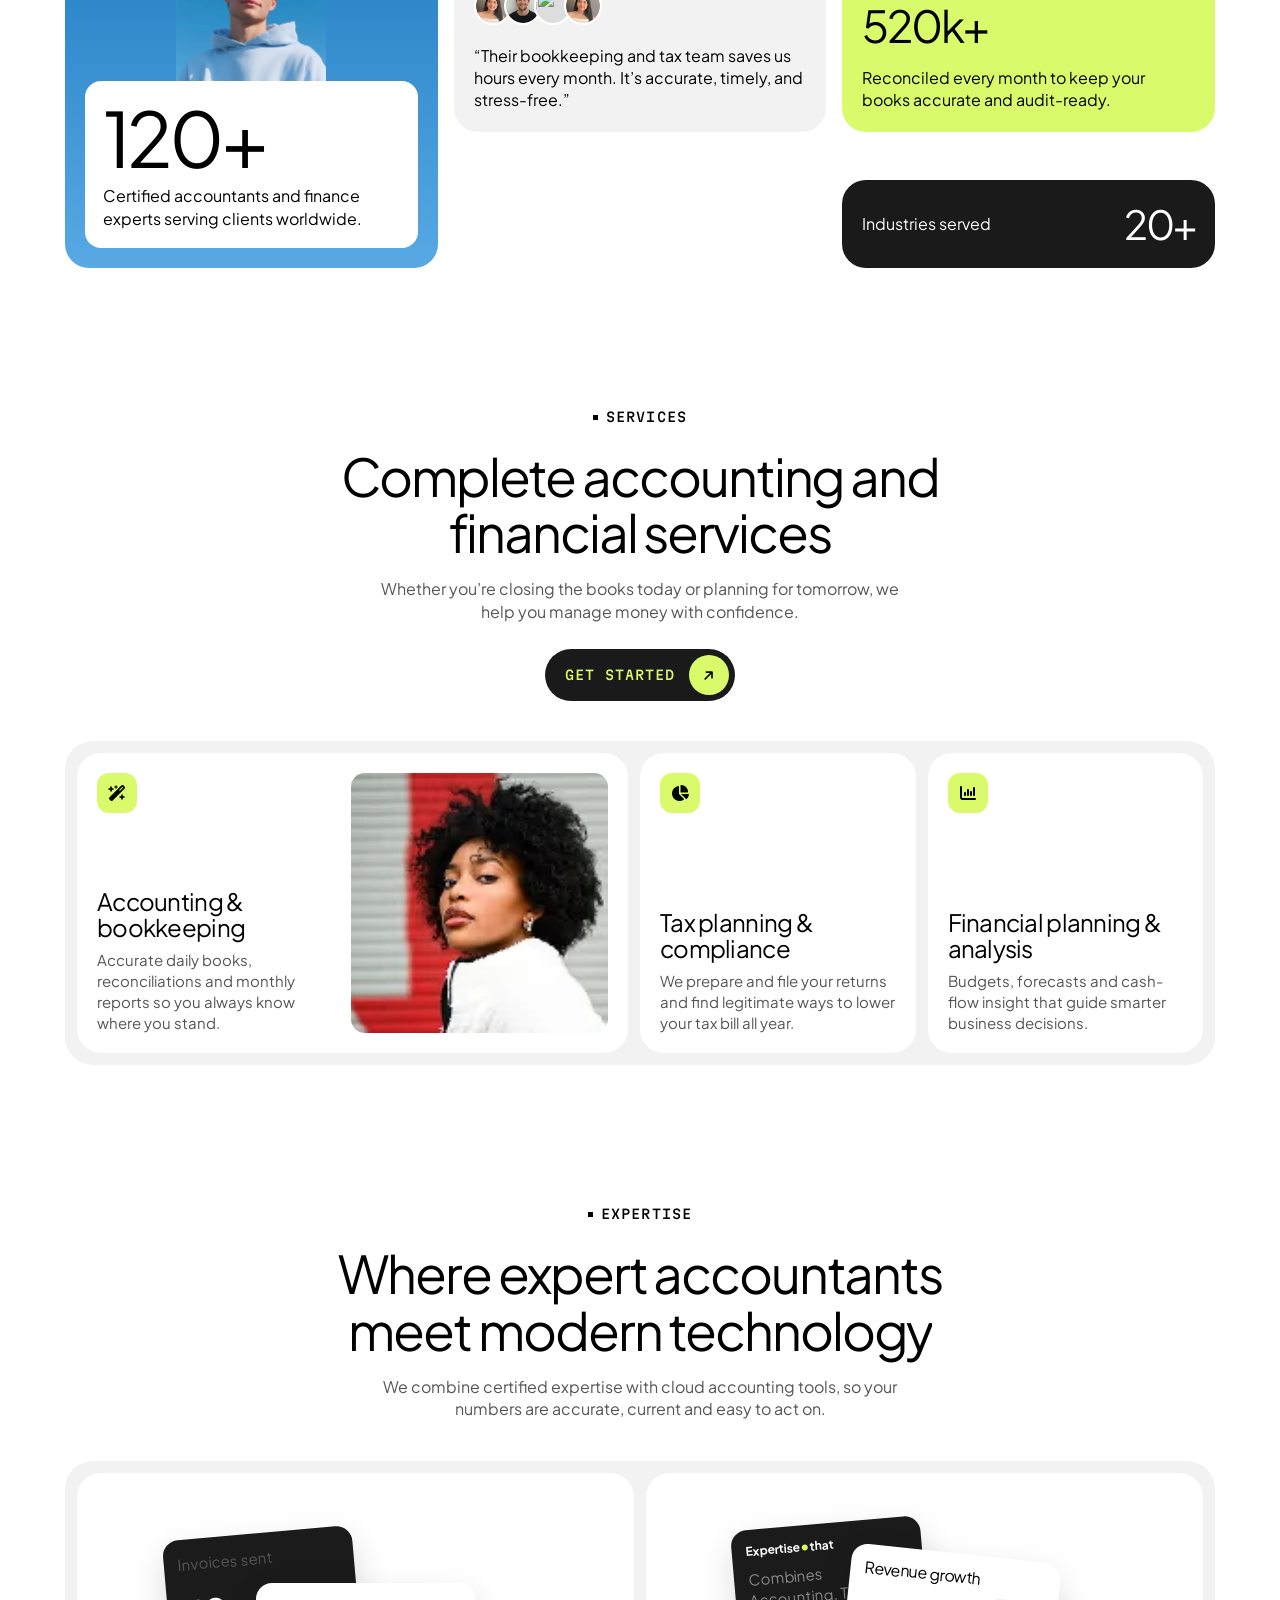
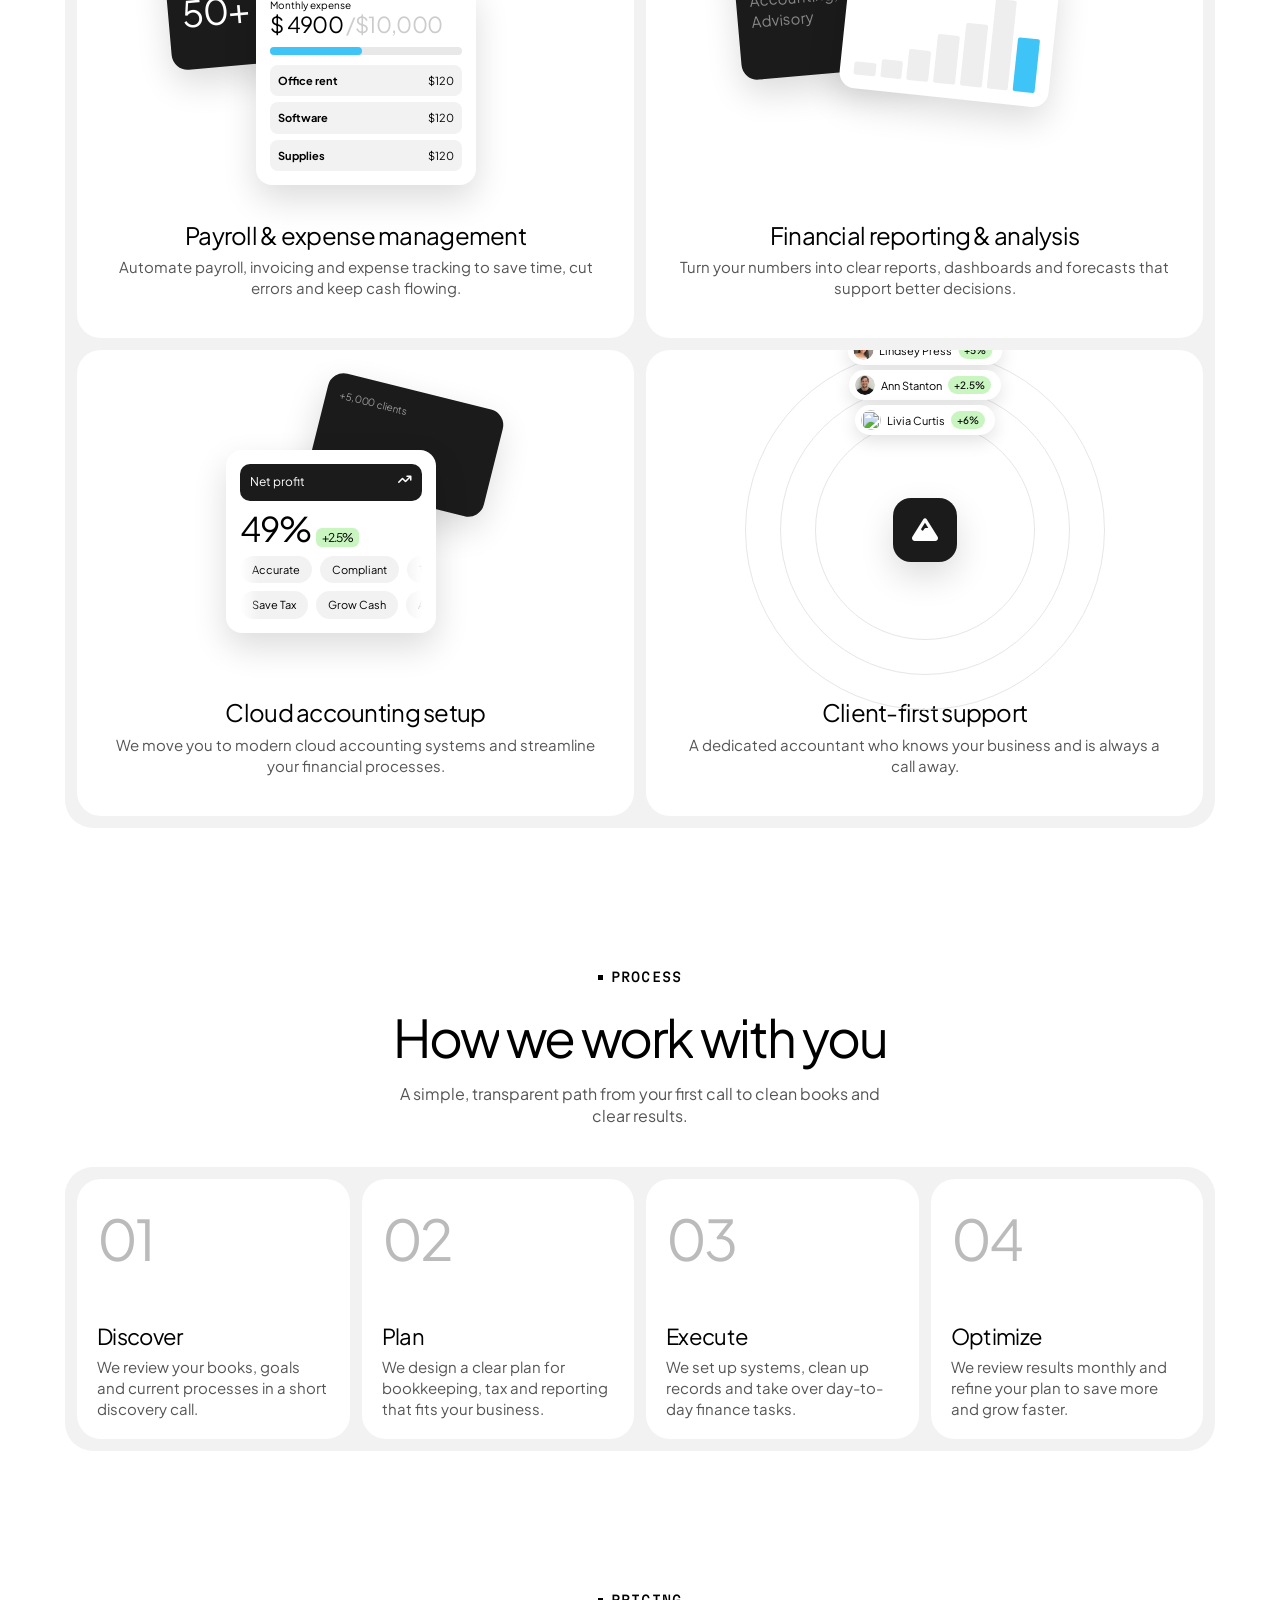
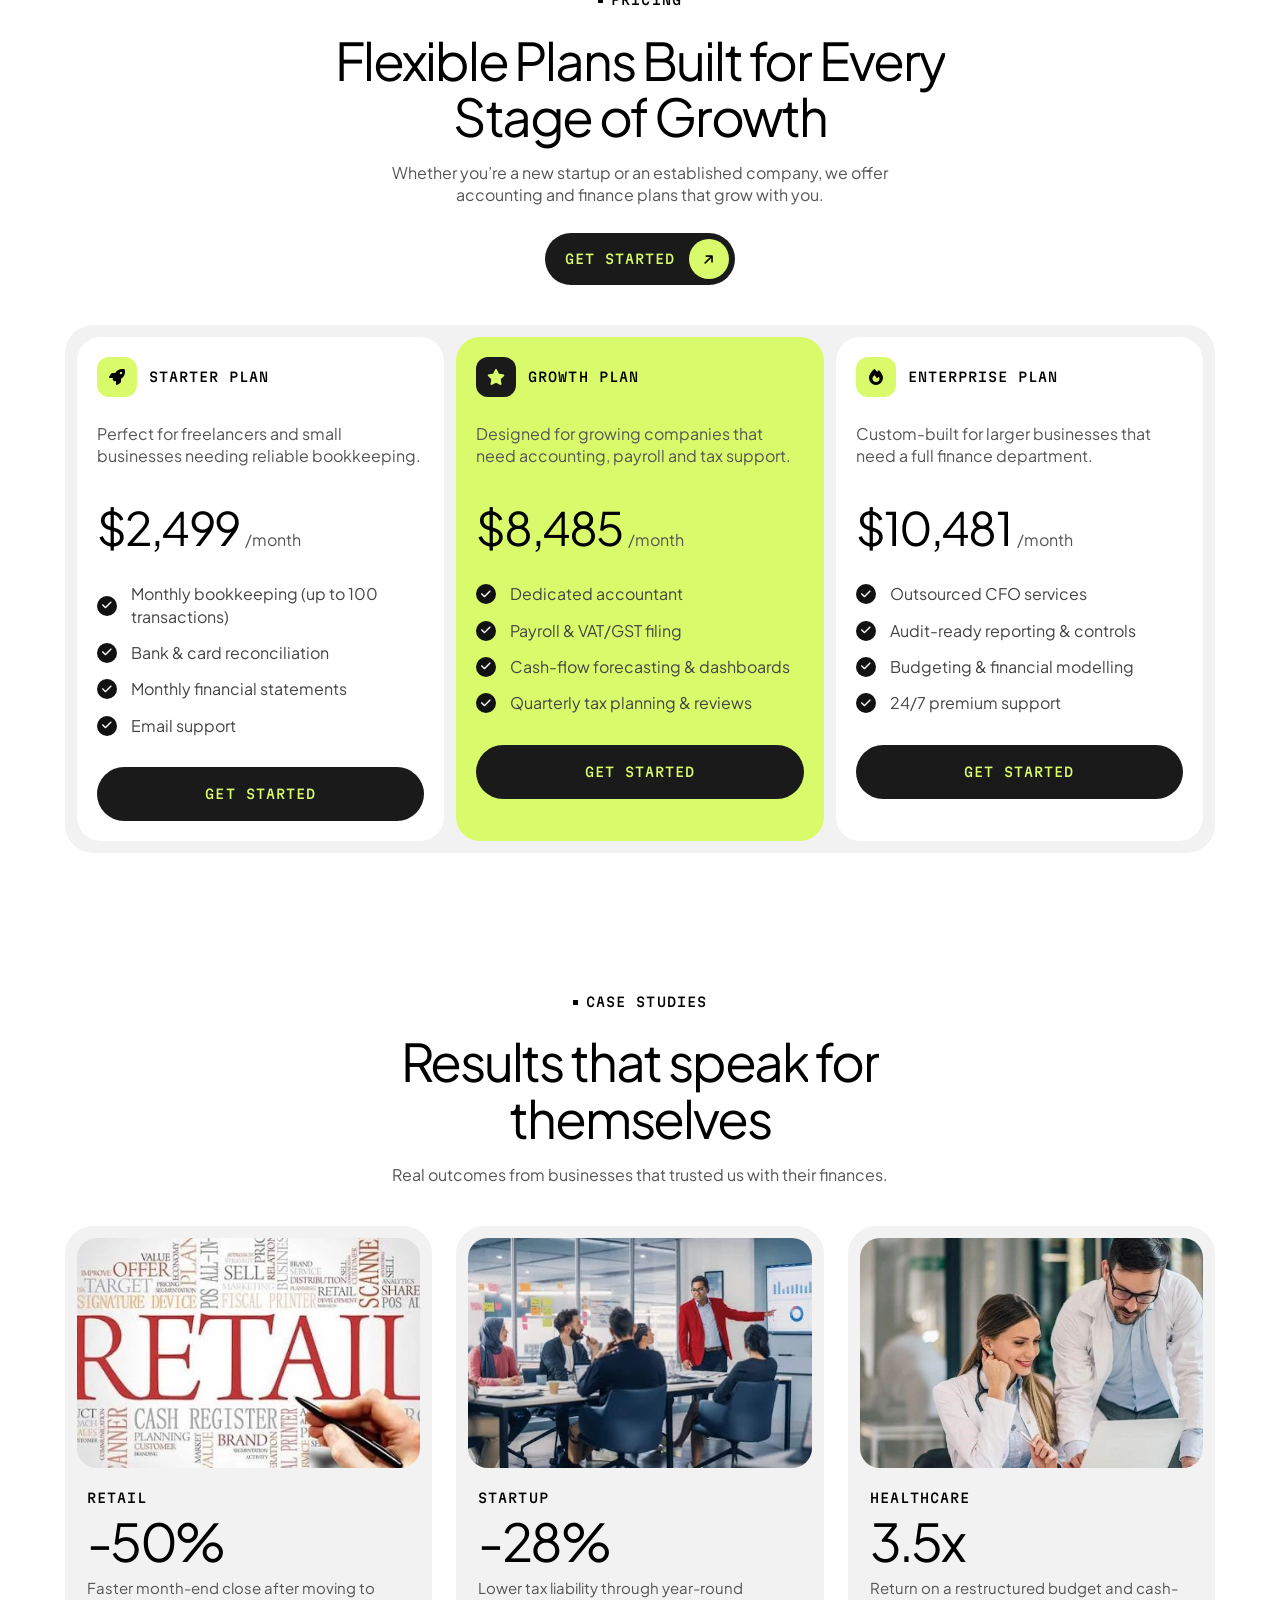
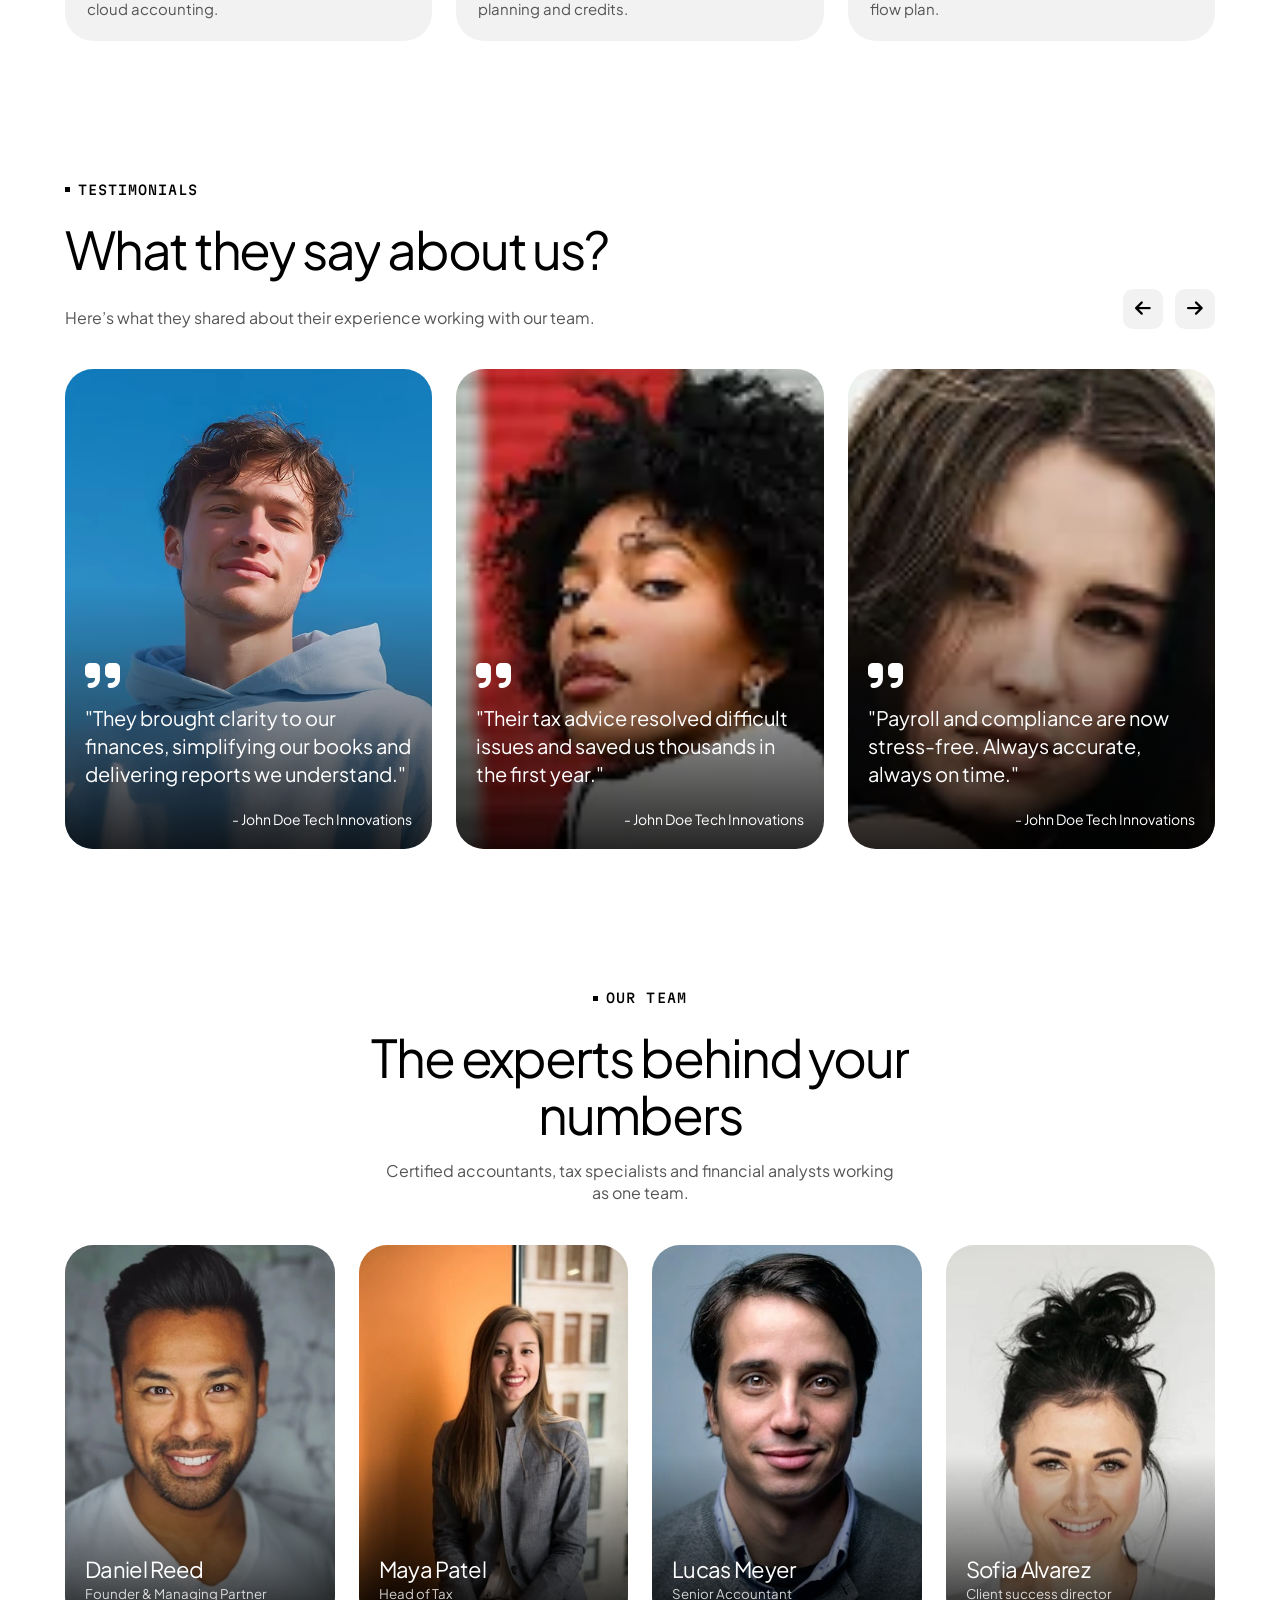
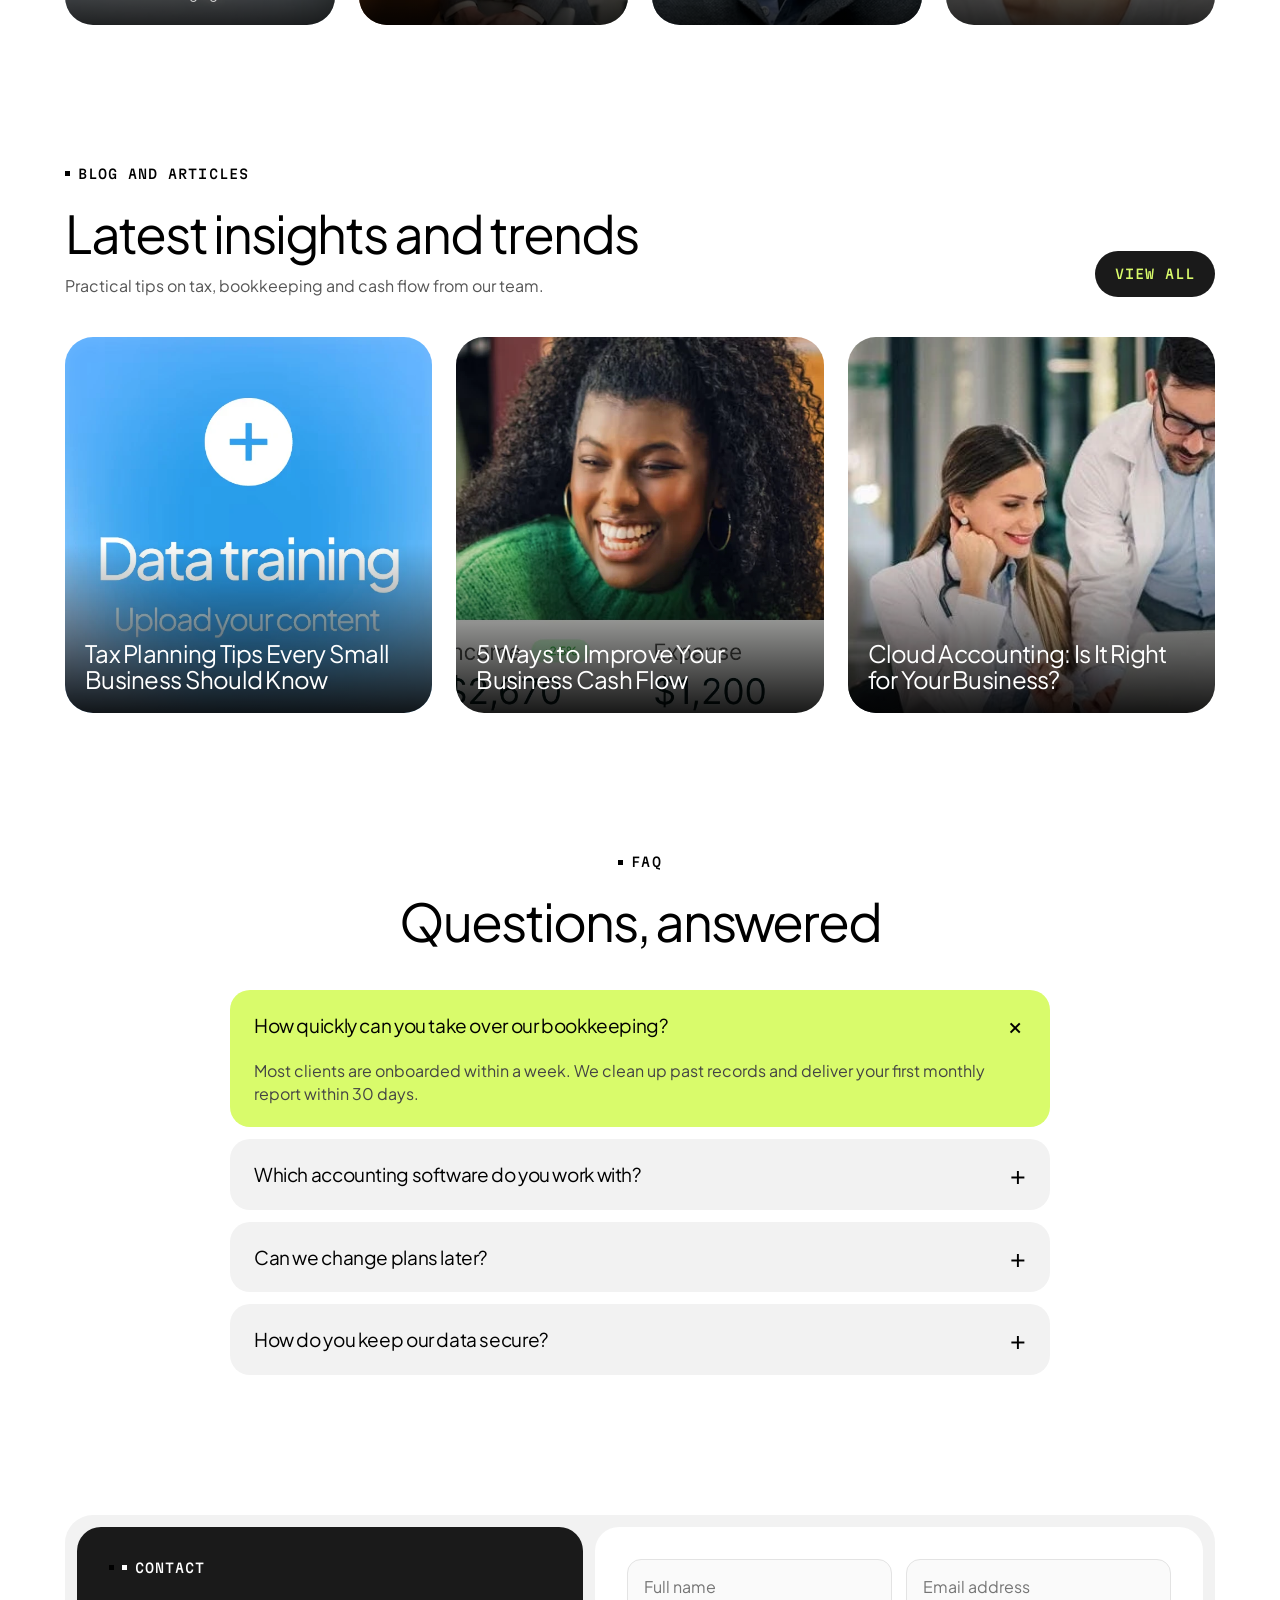
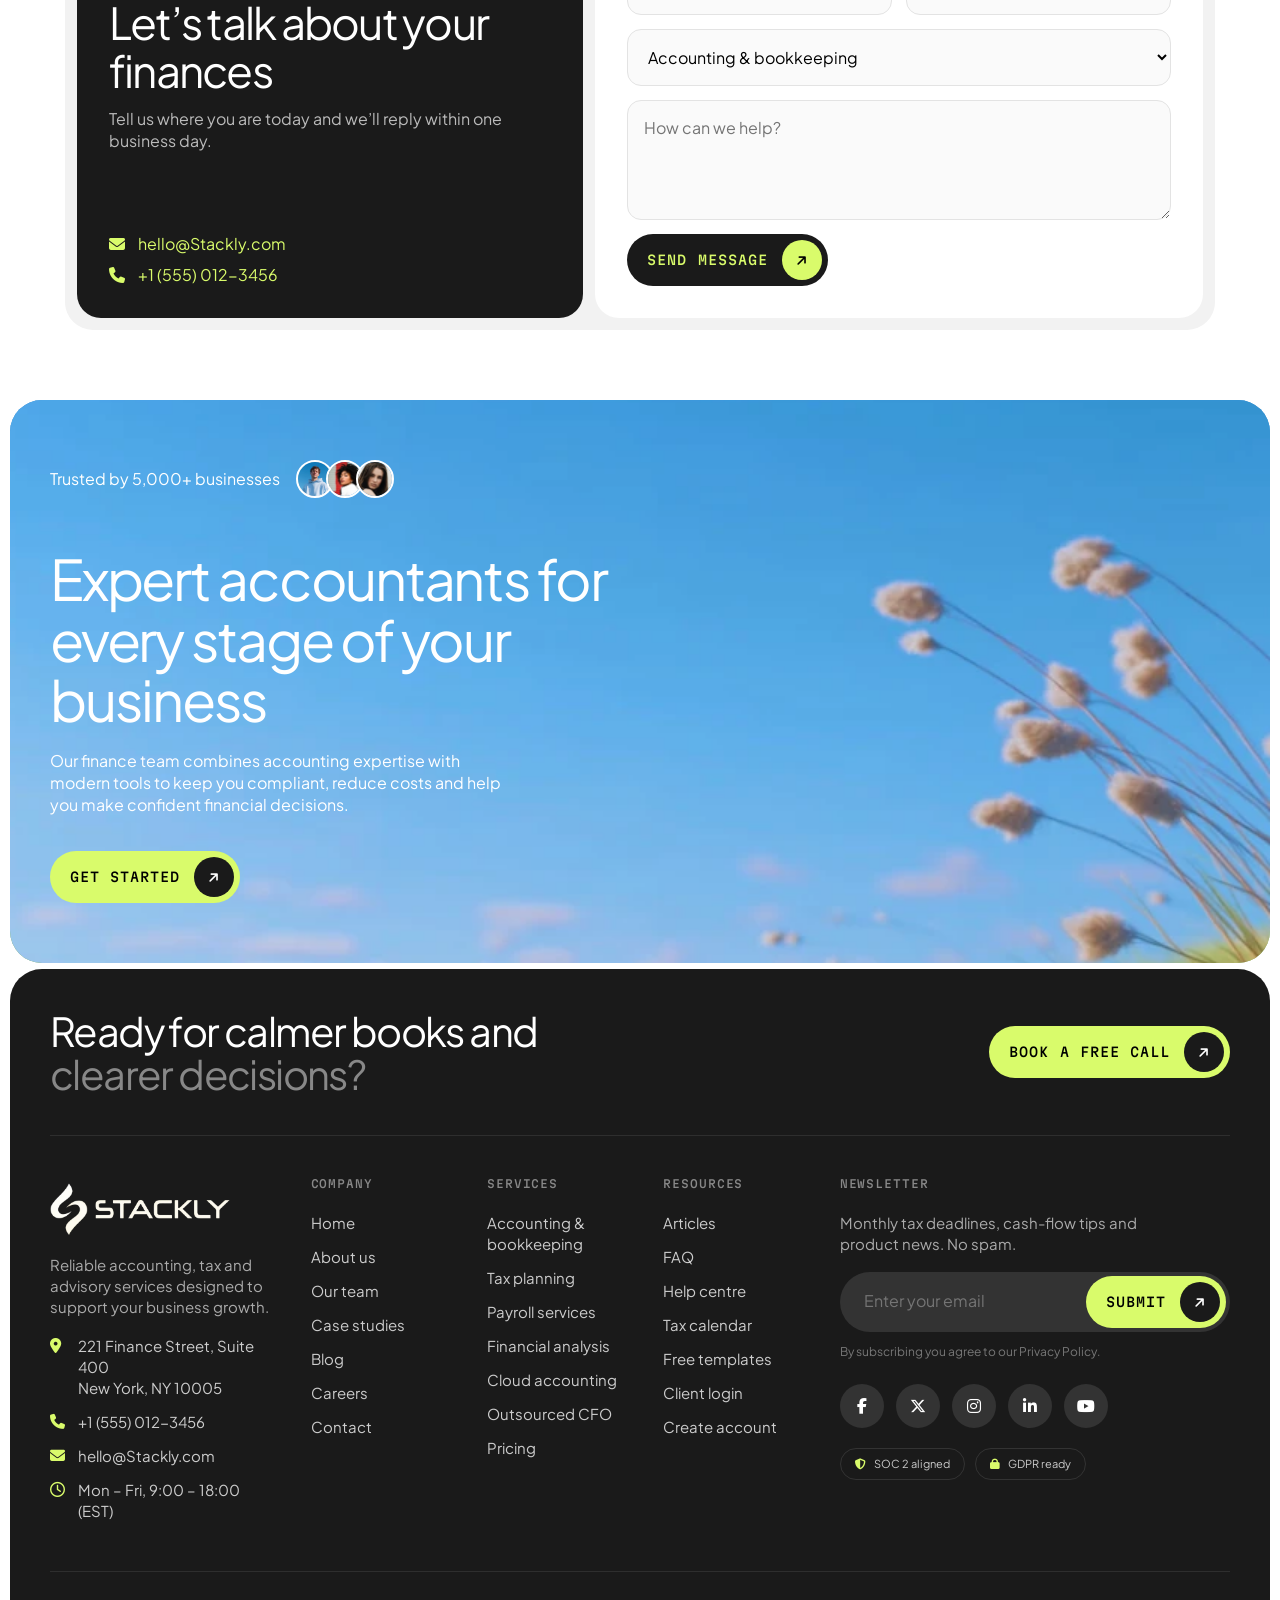
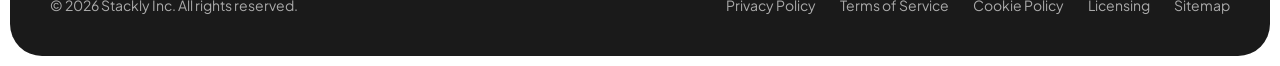
==== commit 0472b8ff: "logo changed" ====
--- a/index.html
+++ b/index.html
@@ -26,7 +26,7 @@
         <img class="bgimg" src="./src/6929d3408e9ff6a515b9eee8_ai-hero (1)-compressed.webp" alt="Blue sky with clouds"
             loading="eager">
         <nav>
-            <a href="./index.html" class="logo" style="width: 180px;height:60px"><img style="width:100%;height:60px;object-fit: cover;" src="./src/logo/Untitled design (1)-compressed_11zon.webp" alt=""></a>
+            <a href="./index.html" class="logo" style="width: 180px;height:60px"><img style="width:100%;height:60px;object-fit: cover;" src="./src/logo/Untitled design (1)-compressed_11zon.webp" alt="Stackly"></a>
             <div class="links mono" id="links"><a href="./index.html">Home</a><a href="./service.html">Services</a><a
                     href="./about.html">About us</a><a href="./blog.html">Blog</a><a href="./contact.html">Contact</a>
                 
@@ -569,10 +569,7 @@
 
         <div class="ft-grid">
             <div class="ft-brand">
-                <a href="./index.html" class="logo"><svg viewBox="0 0 34 24" fill="#fff">
-                        <path d="M12 0l12 24H15L6 6 0 18l3 6h12L12 18l6-12 4 8h4L18 0z" />
-                        <path d="M22 10l12 14H24z" />
-                    </svg>Stackly</a>
+                <a href="./index.html" class="logo" style="width: 180px;height:60px"><img style="width:100%;height:60px;object-fit: cover;" src="./src/logo/Untitled design (1)-compressed_11zon.webp" alt="Stackly"></a>
                 <p>Reliable accounting, tax and advisory services designed to support your business growth.</p>
                 <ul class="ft-contact">
                     <li><i class="fa-solid fa-location-dot"></i><span>221 Finance Street, Suite 400<br>New York, NY 10005</span></li>
--- a/style.css
+++ b/style.css
@@ -336,7 +336,6 @@
     text-align: center;
     margin-top: 10px;
     font-size: 14px;
-    opacity: .9
 }
 
 .stars {
@@ -2337,9 +2336,7 @@
     opacity: calc(1 - var(--s, 0)*1.3)
 }
 
-.hero .rate {
-    opacity: calc(1 - var(--s, 0)*1.6)
-}
+
 
 .stage {
     translate: 0 calc(var(--s, 0)*-50px)
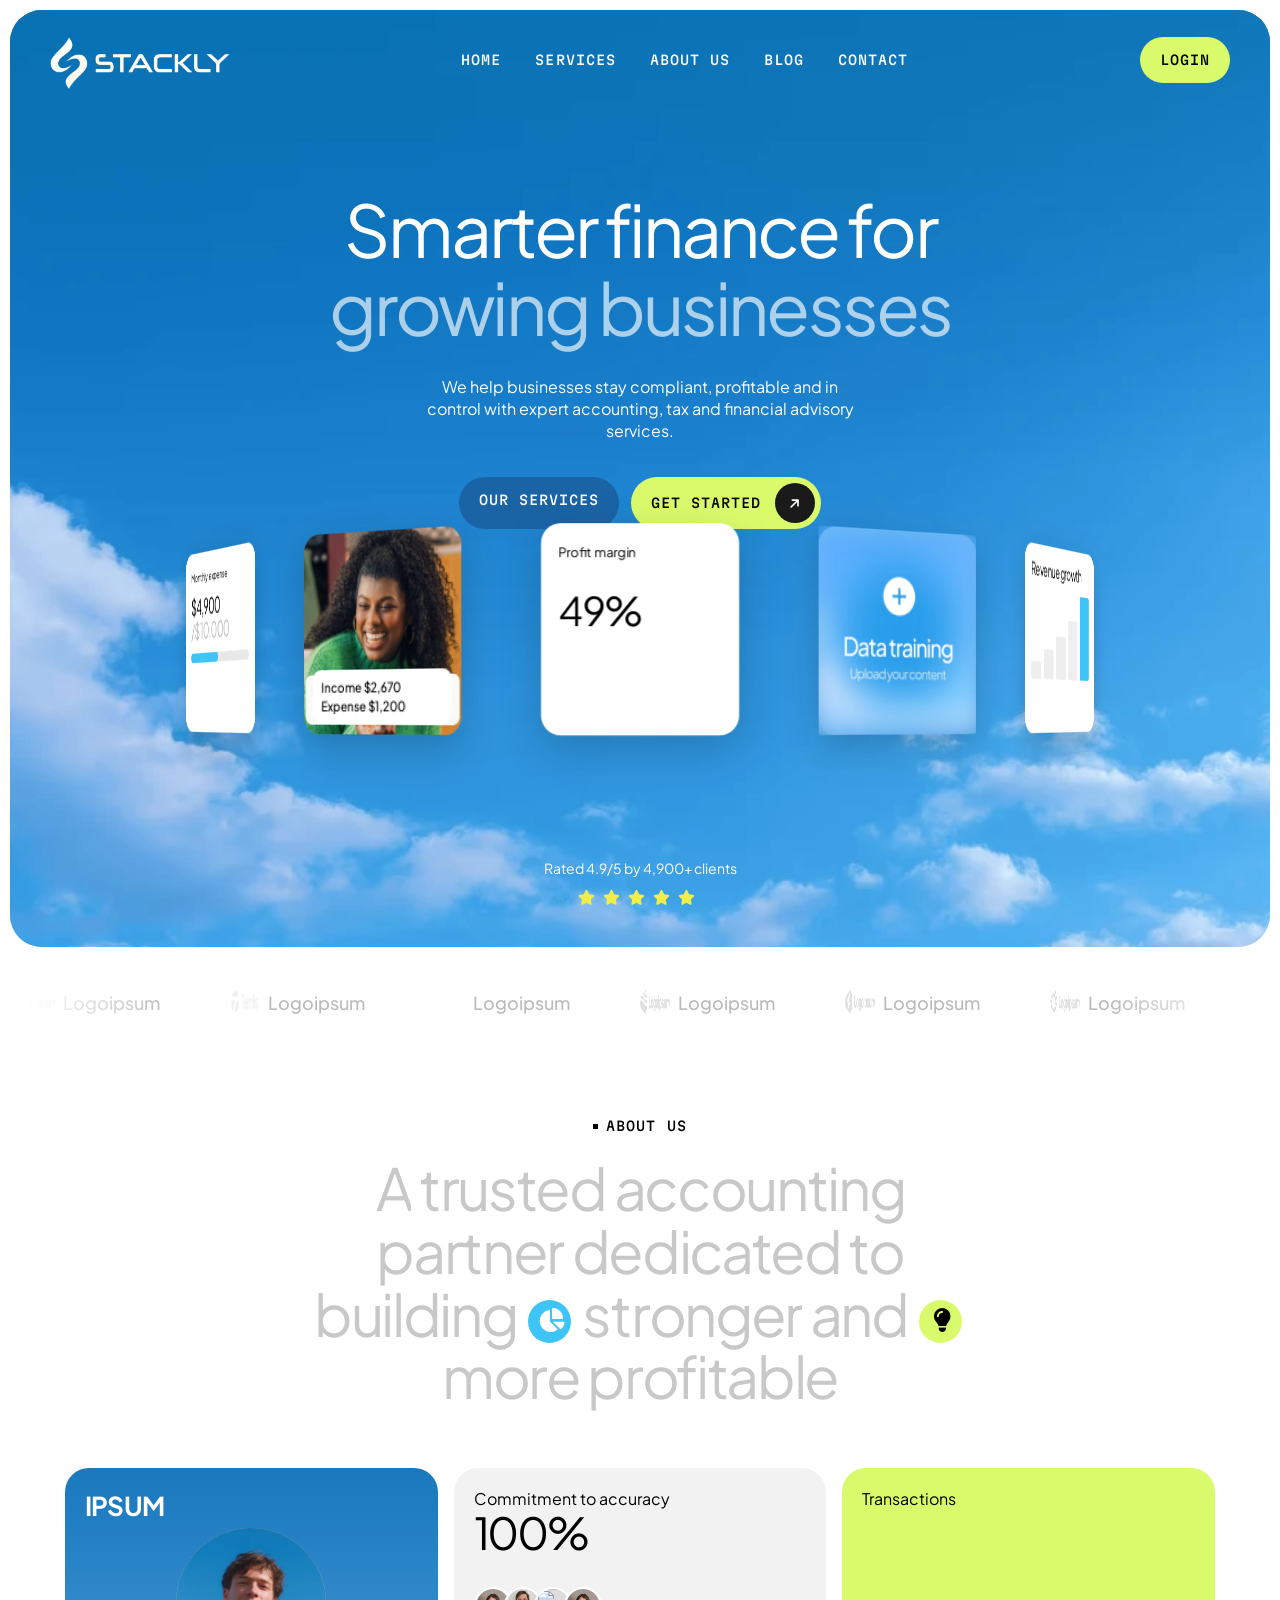
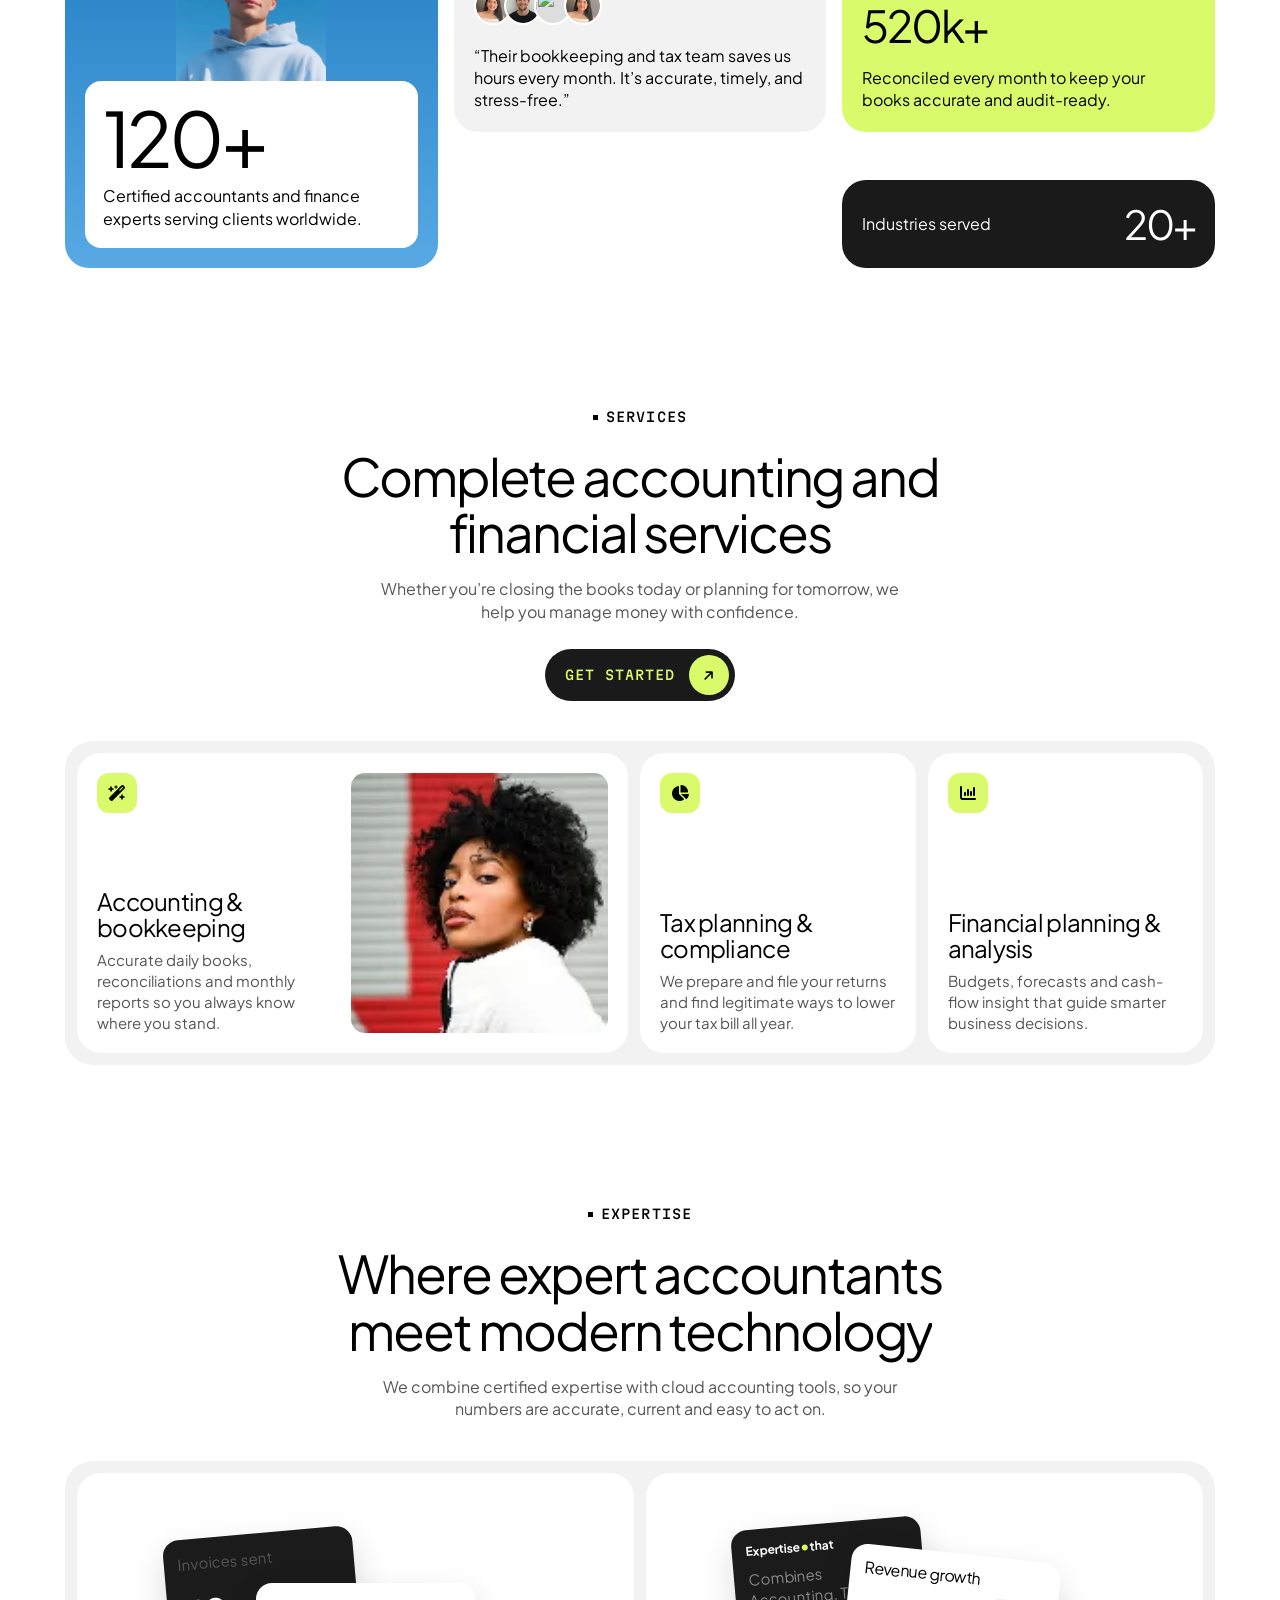
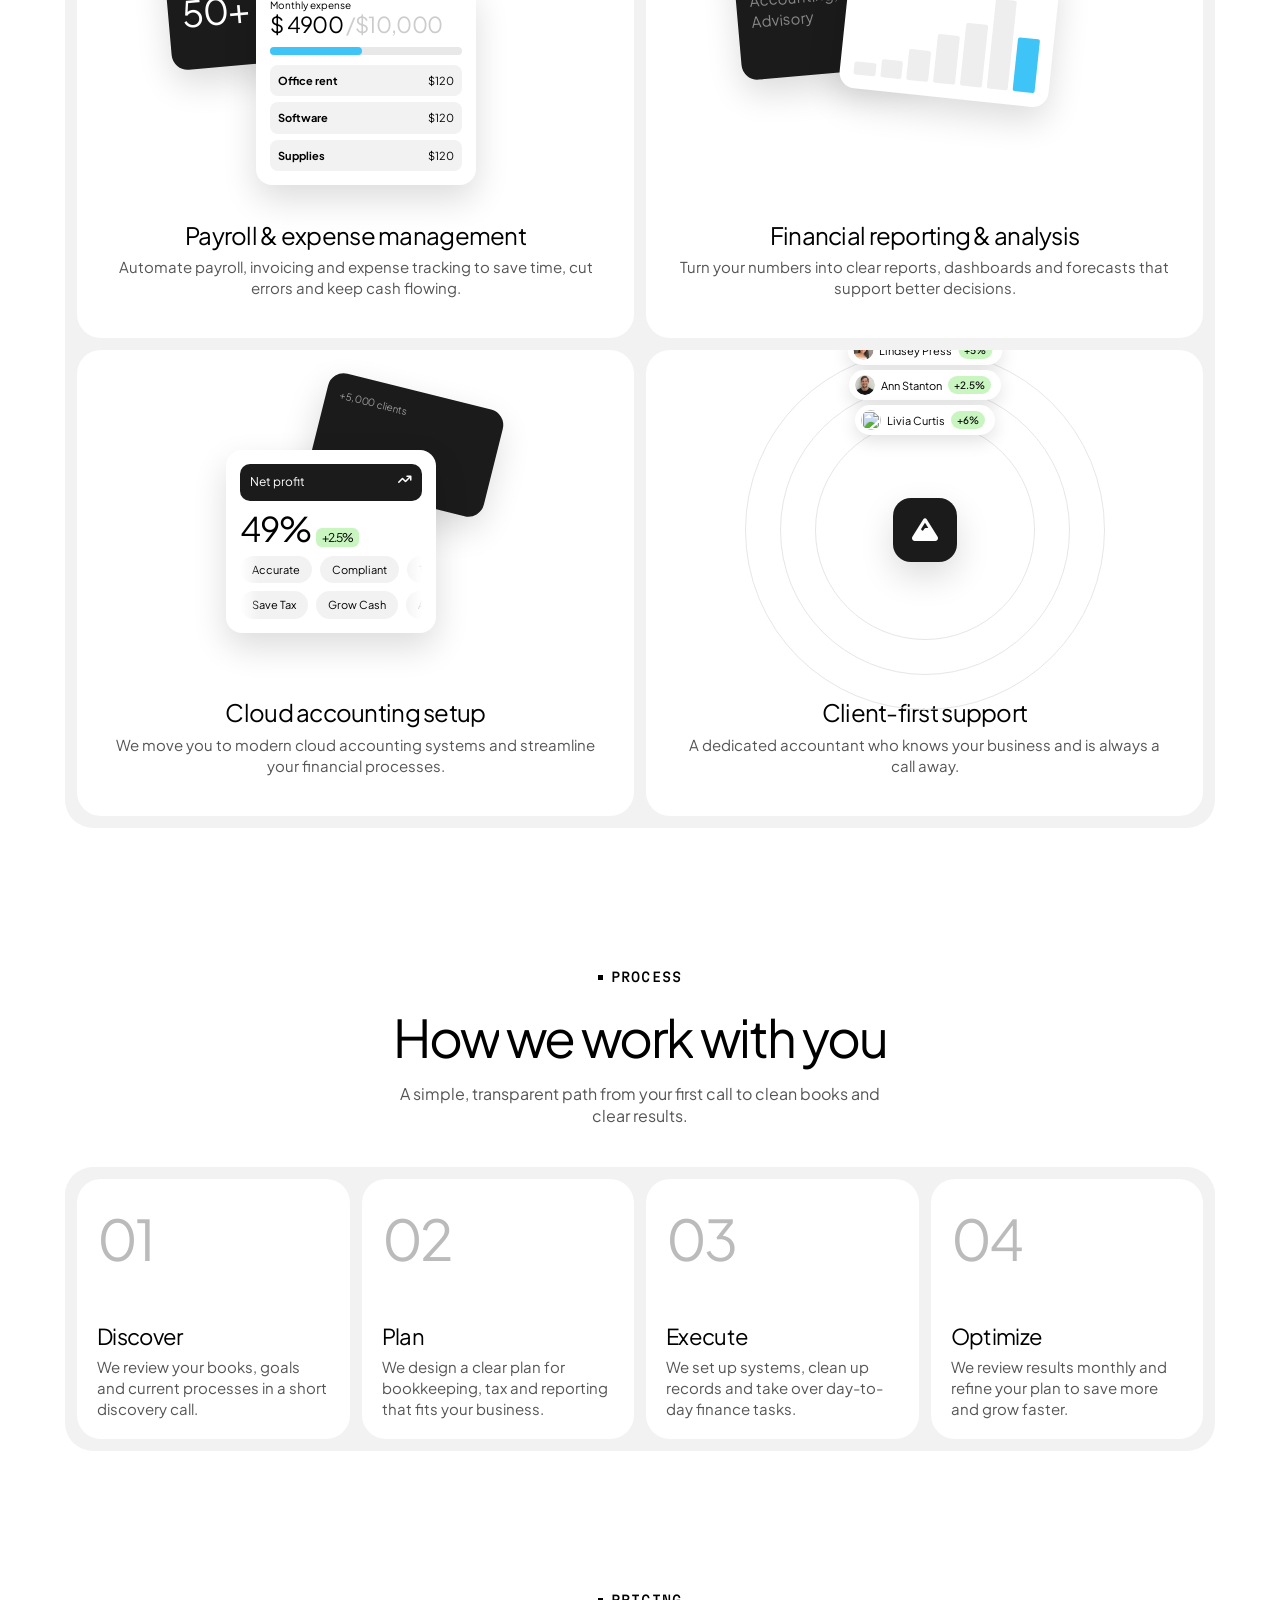
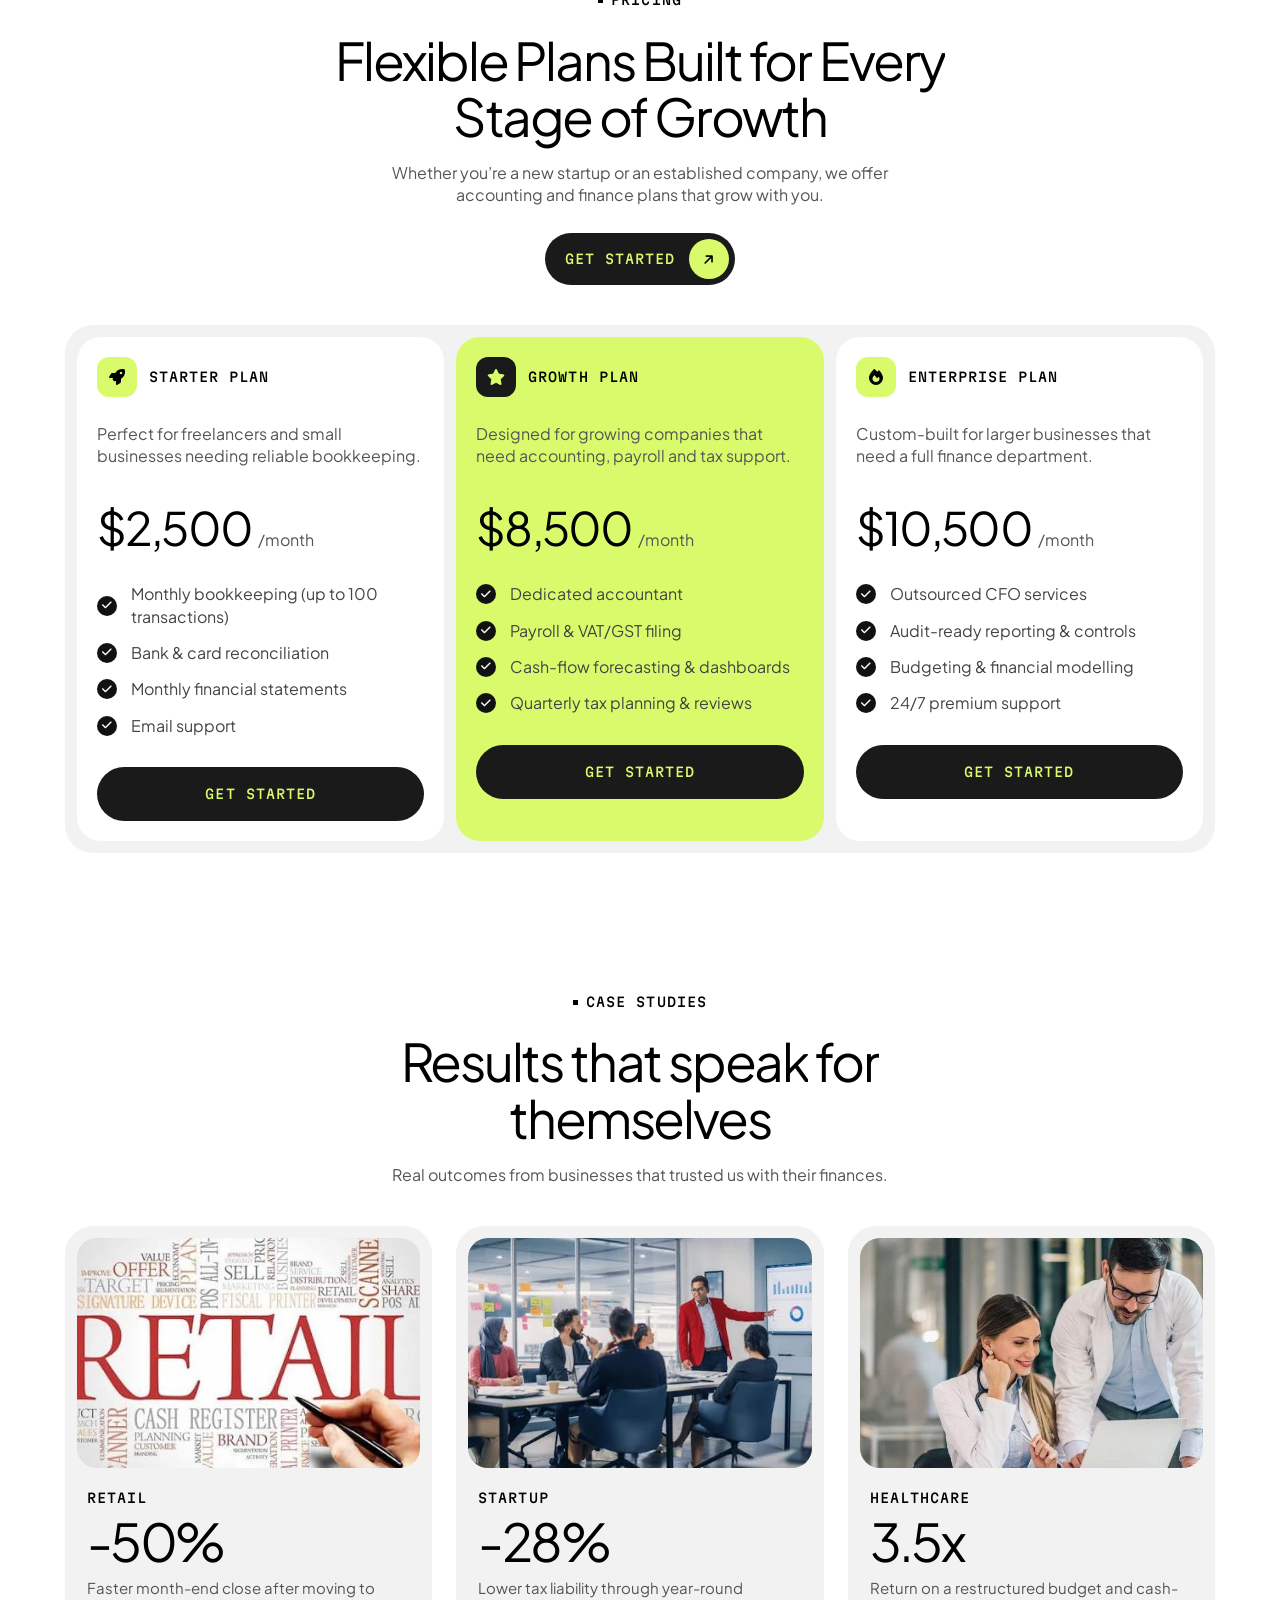
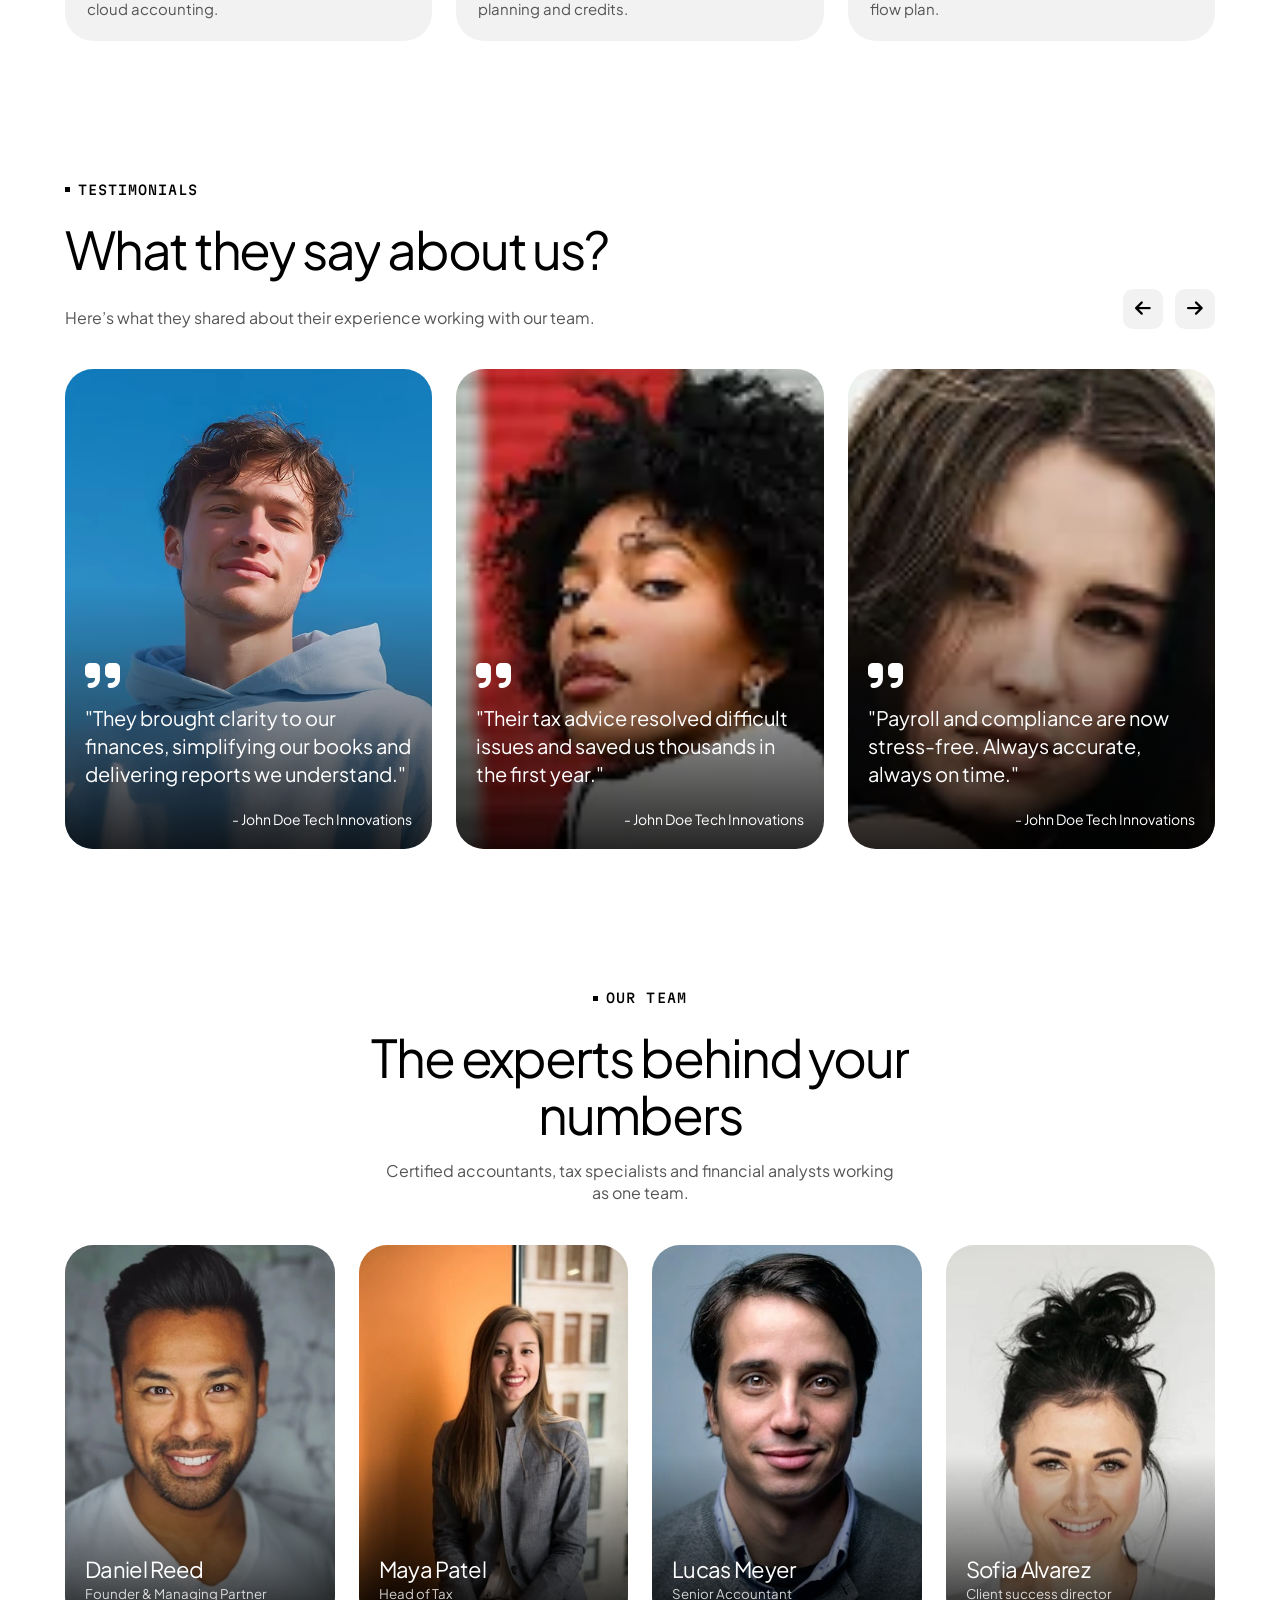
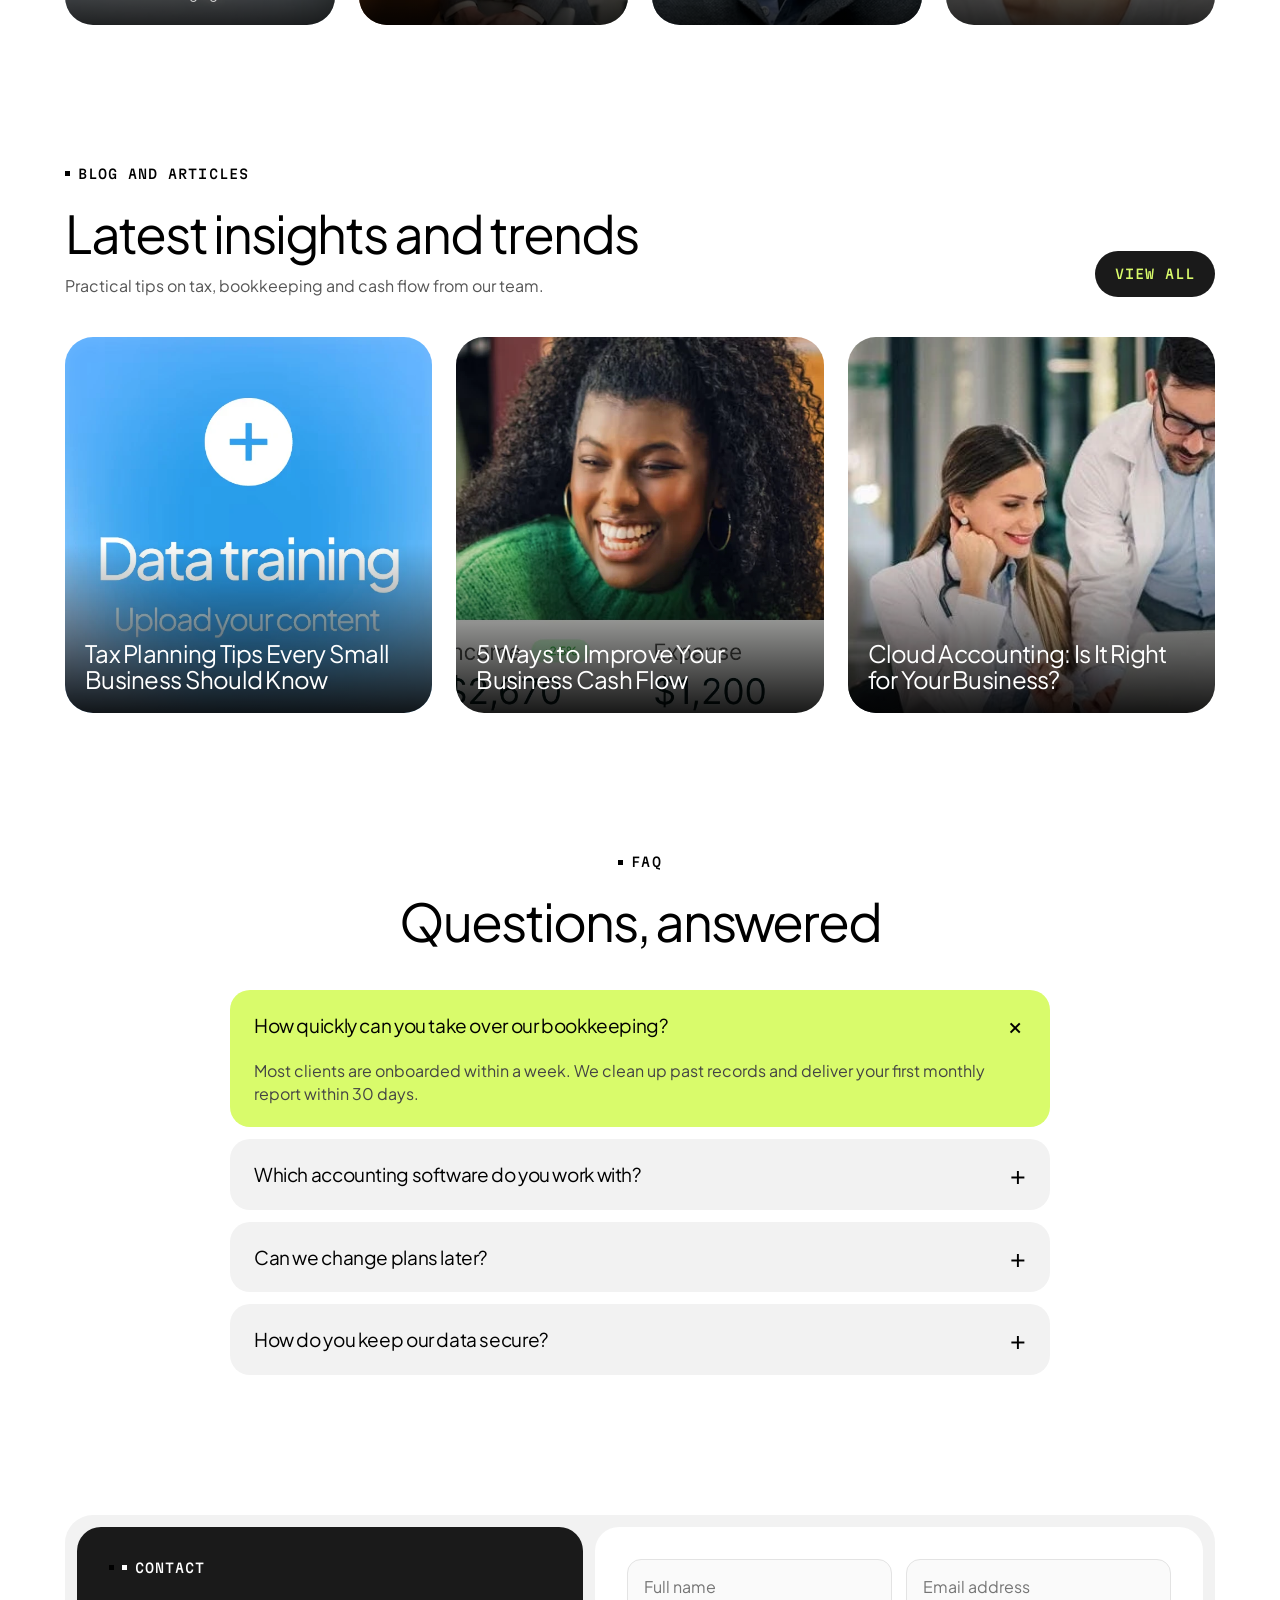
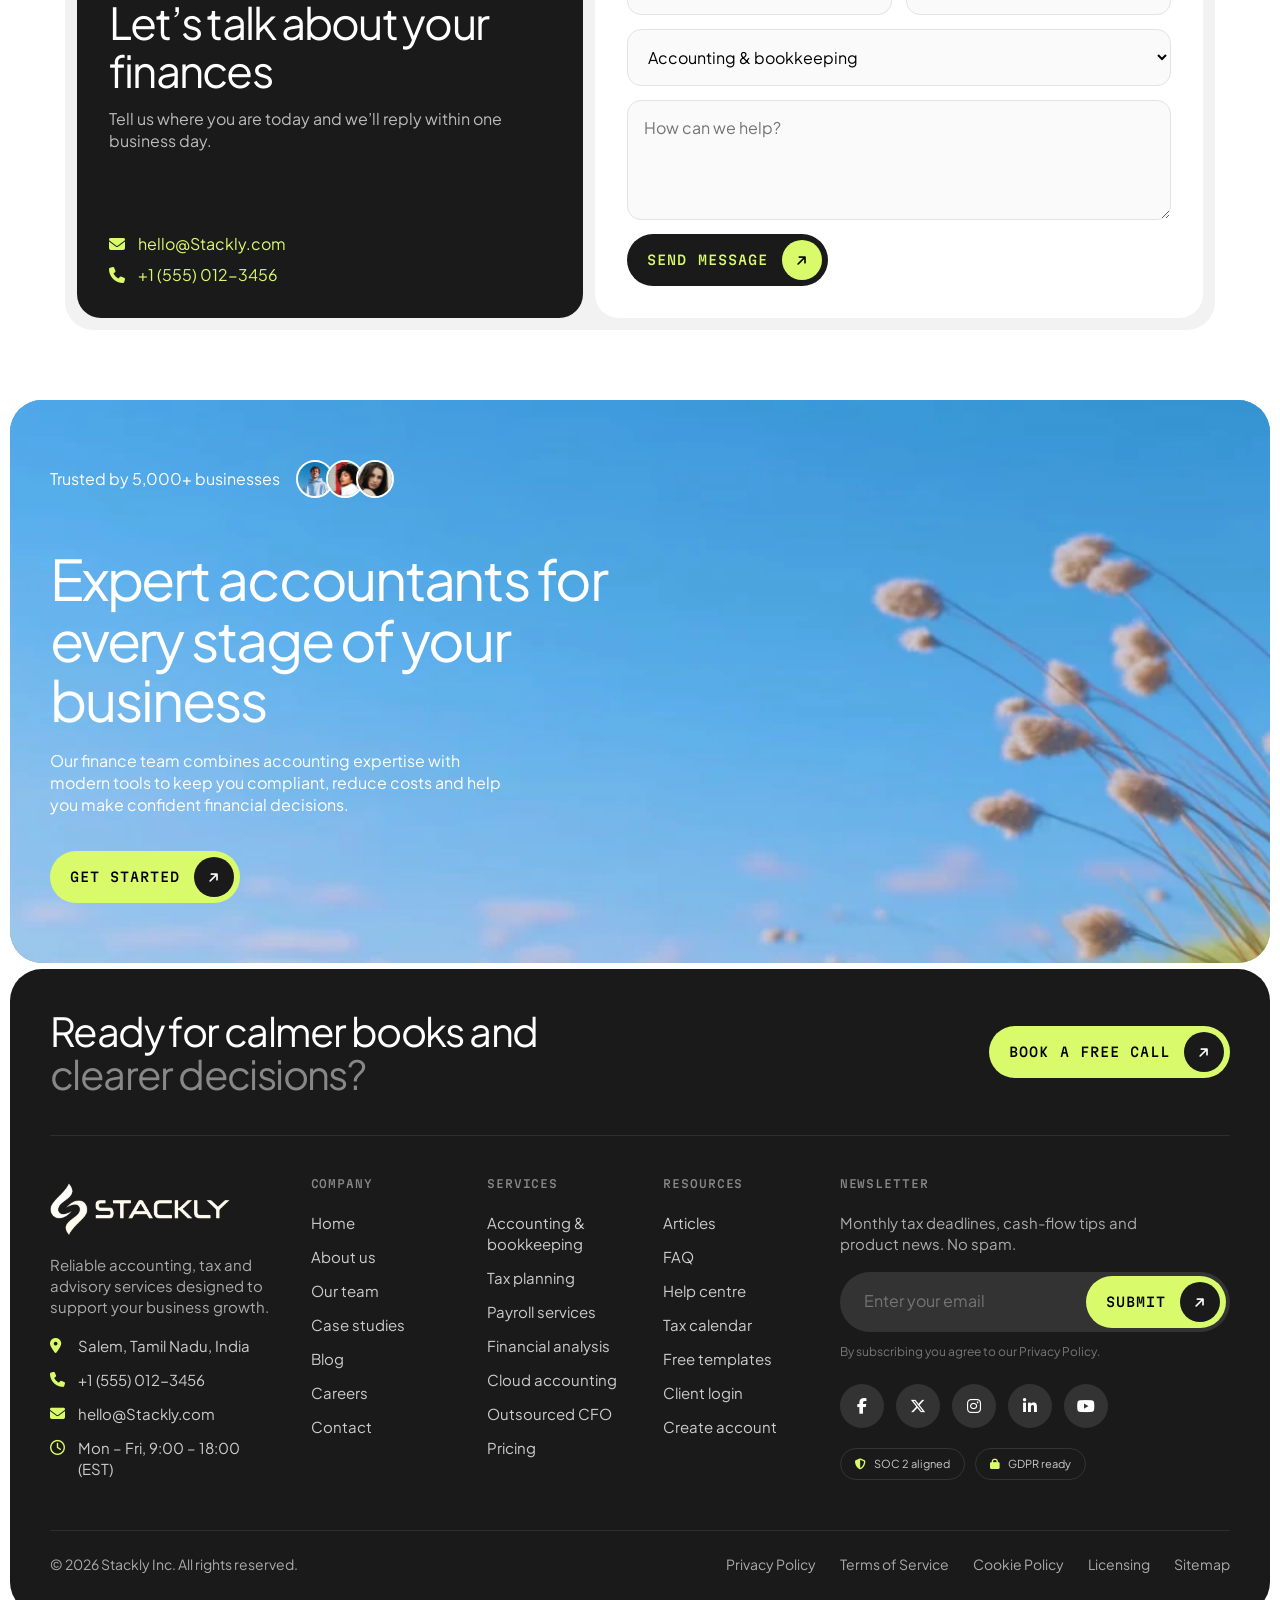
==== commit 86eba477: "links are updated" ====
--- a/index.html
+++ b/index.html
@@ -572,7 +572,7 @@
                 <a href="./index.html" class="logo" style="width: 180px;height:60px"><img style="width:100%;height:60px;object-fit: cover;" src="./src/logo/Untitled design (1)-compressed_11zon.webp" alt="Stackly"></a>
                 <p>Reliable accounting, tax and advisory services designed to support your business growth.</p>
                 <ul class="ft-contact">
-                    <li><i class="fa-solid fa-location-dot"></i><span>221 Finance Street, Suite 400<br>New York, NY 10005</span></li>
+                    <li><i class="fa-solid fa-location-dot"></i><span>Salem, Tamil Nadu, India</span></li>
                     <li><i class="fa-solid fa-phone"></i><a href="tel:+15550123456">+1 (555) 012-3456</a></li>
                     <li><i class="fa-solid fa-envelope"></i><a href="mailto:hello@Stackly.com">hello@Stackly.com</a></li>
                     <li><i class="fa-regular fa-clock"></i><span>Mon – Fri, 9:00 – 18:00 (EST)</span></li>
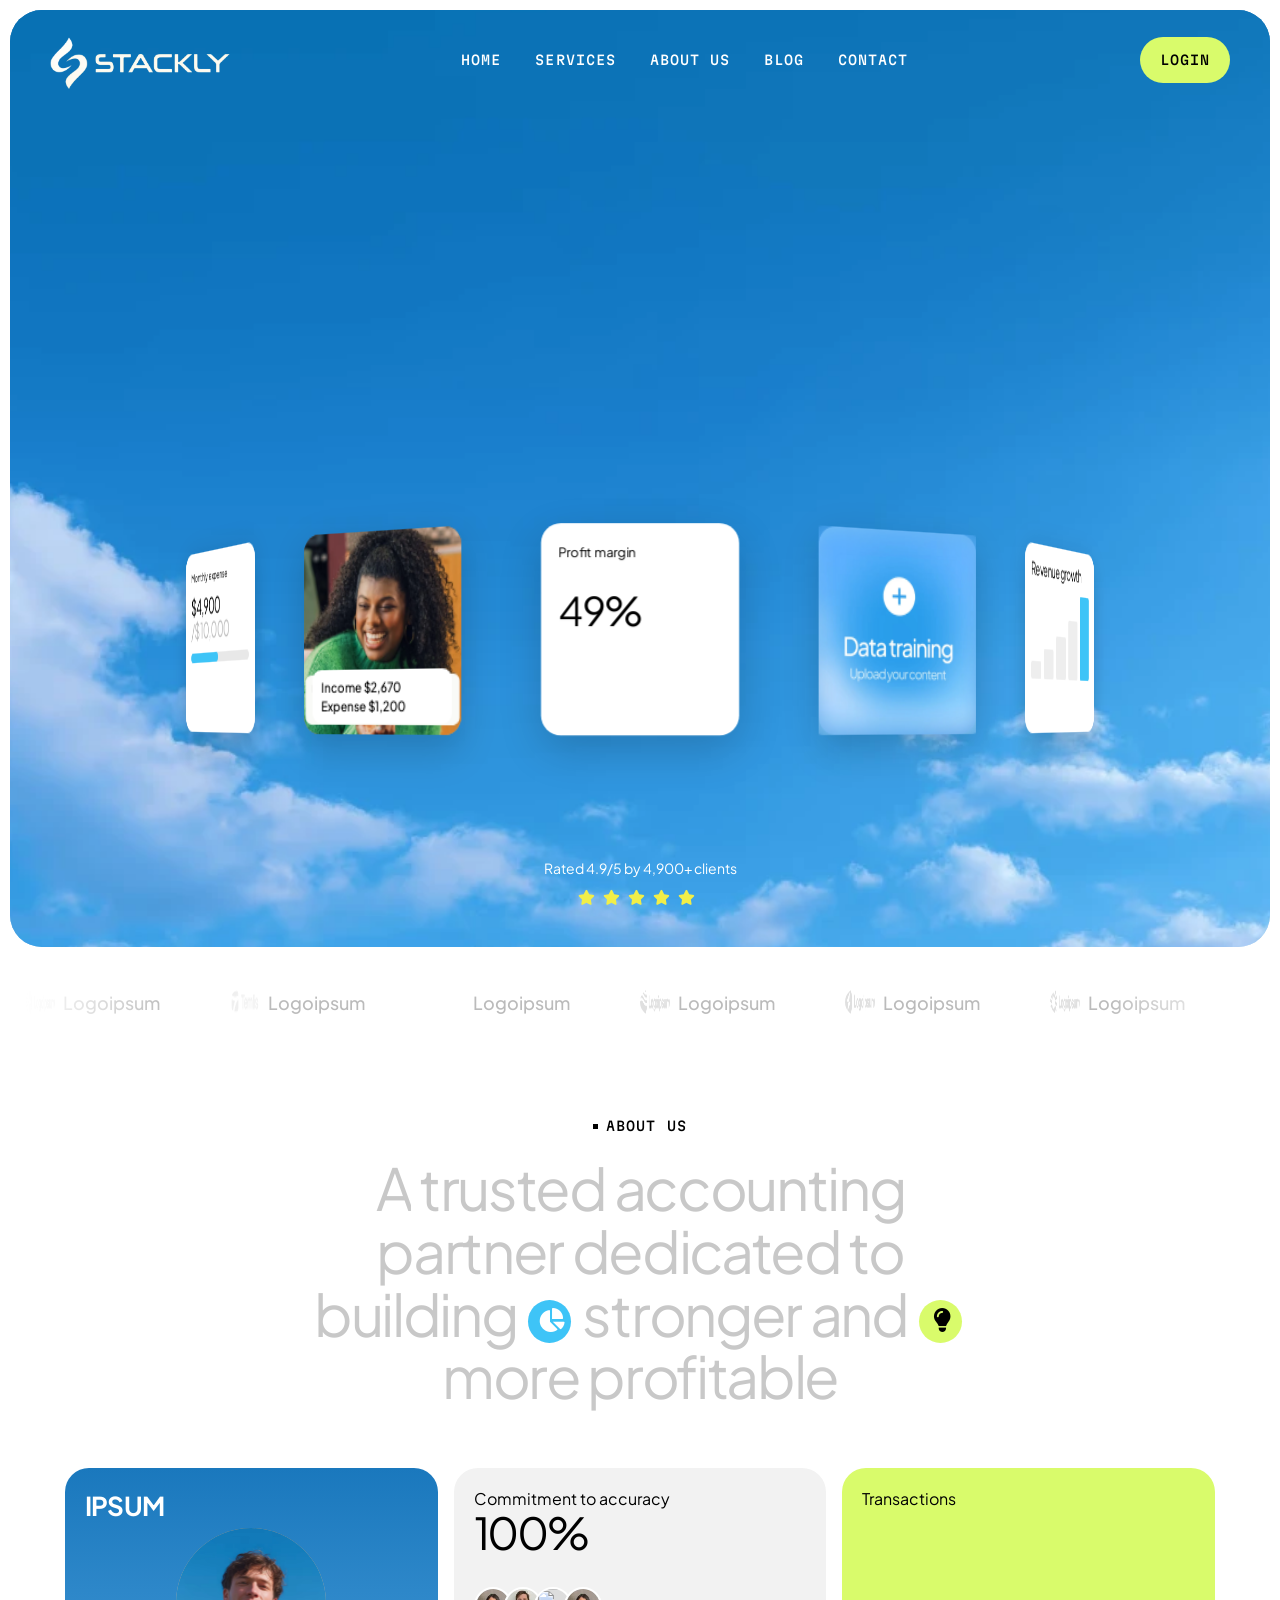
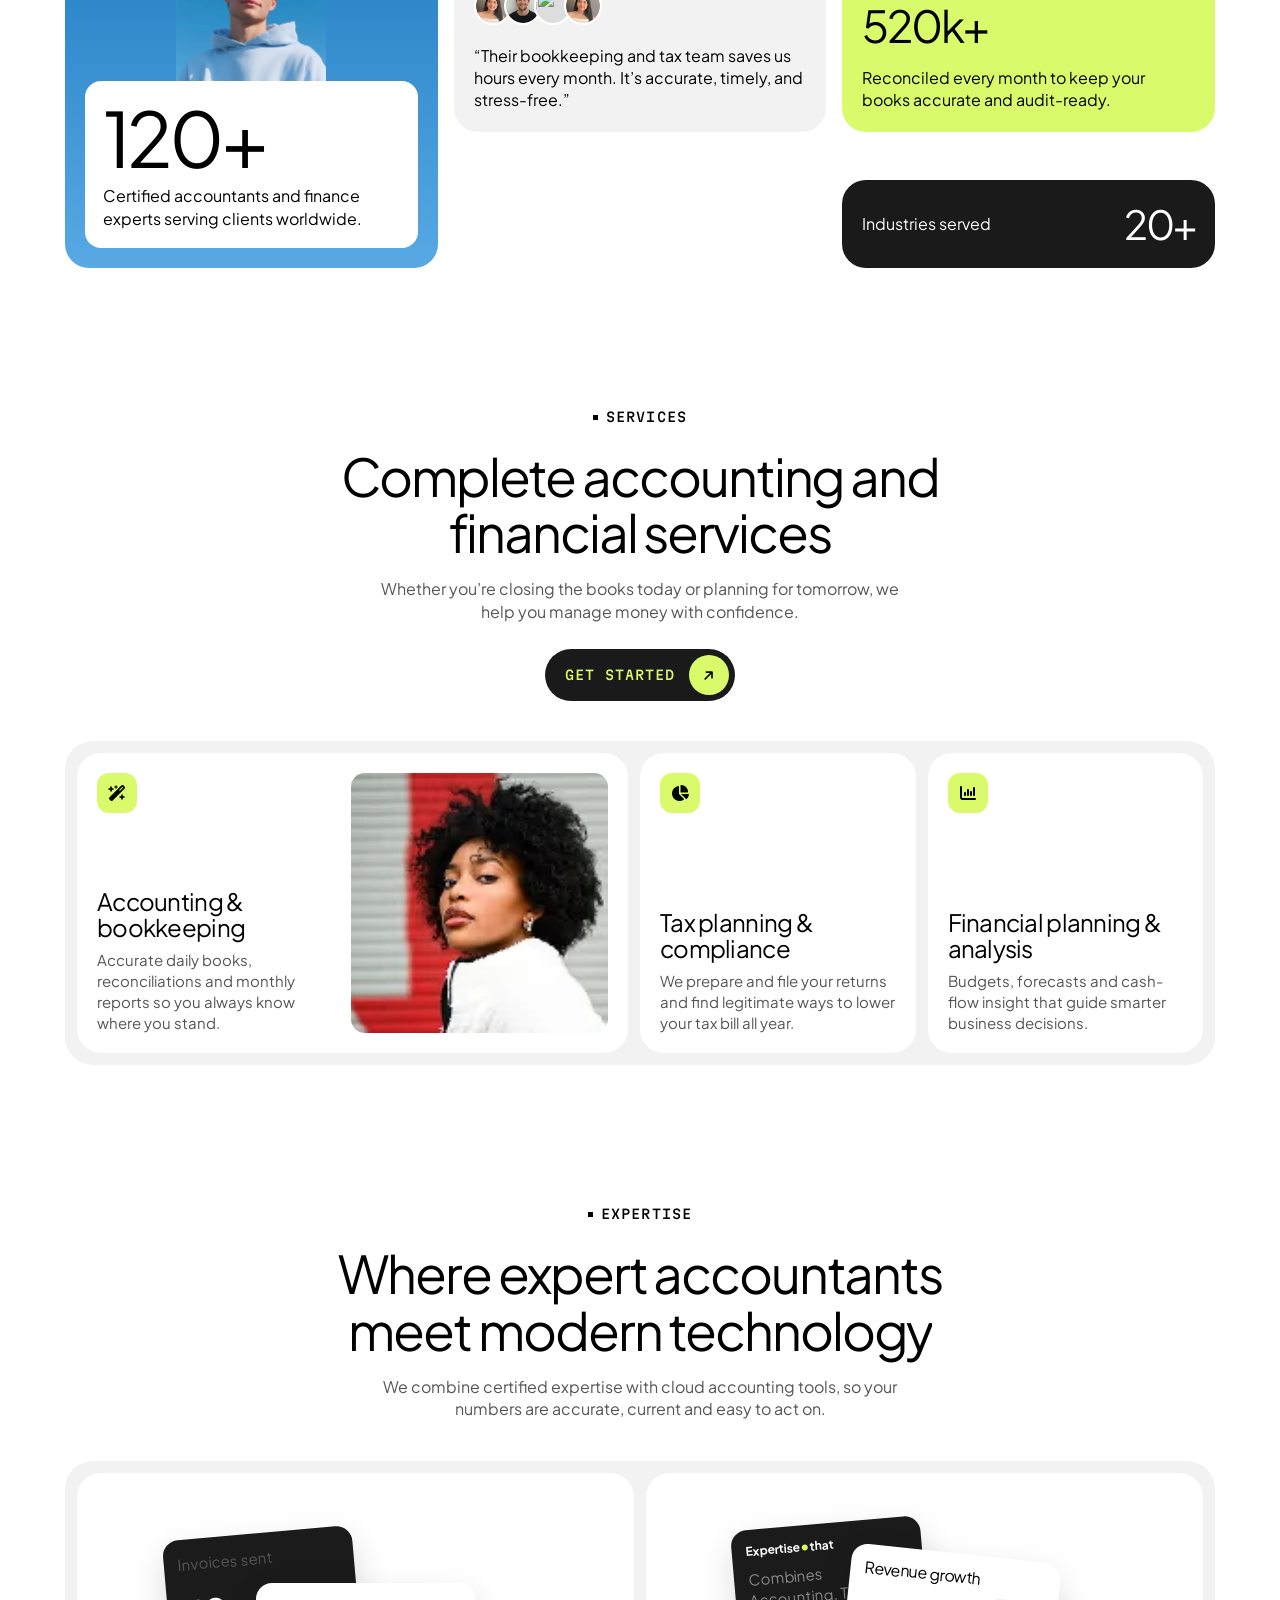
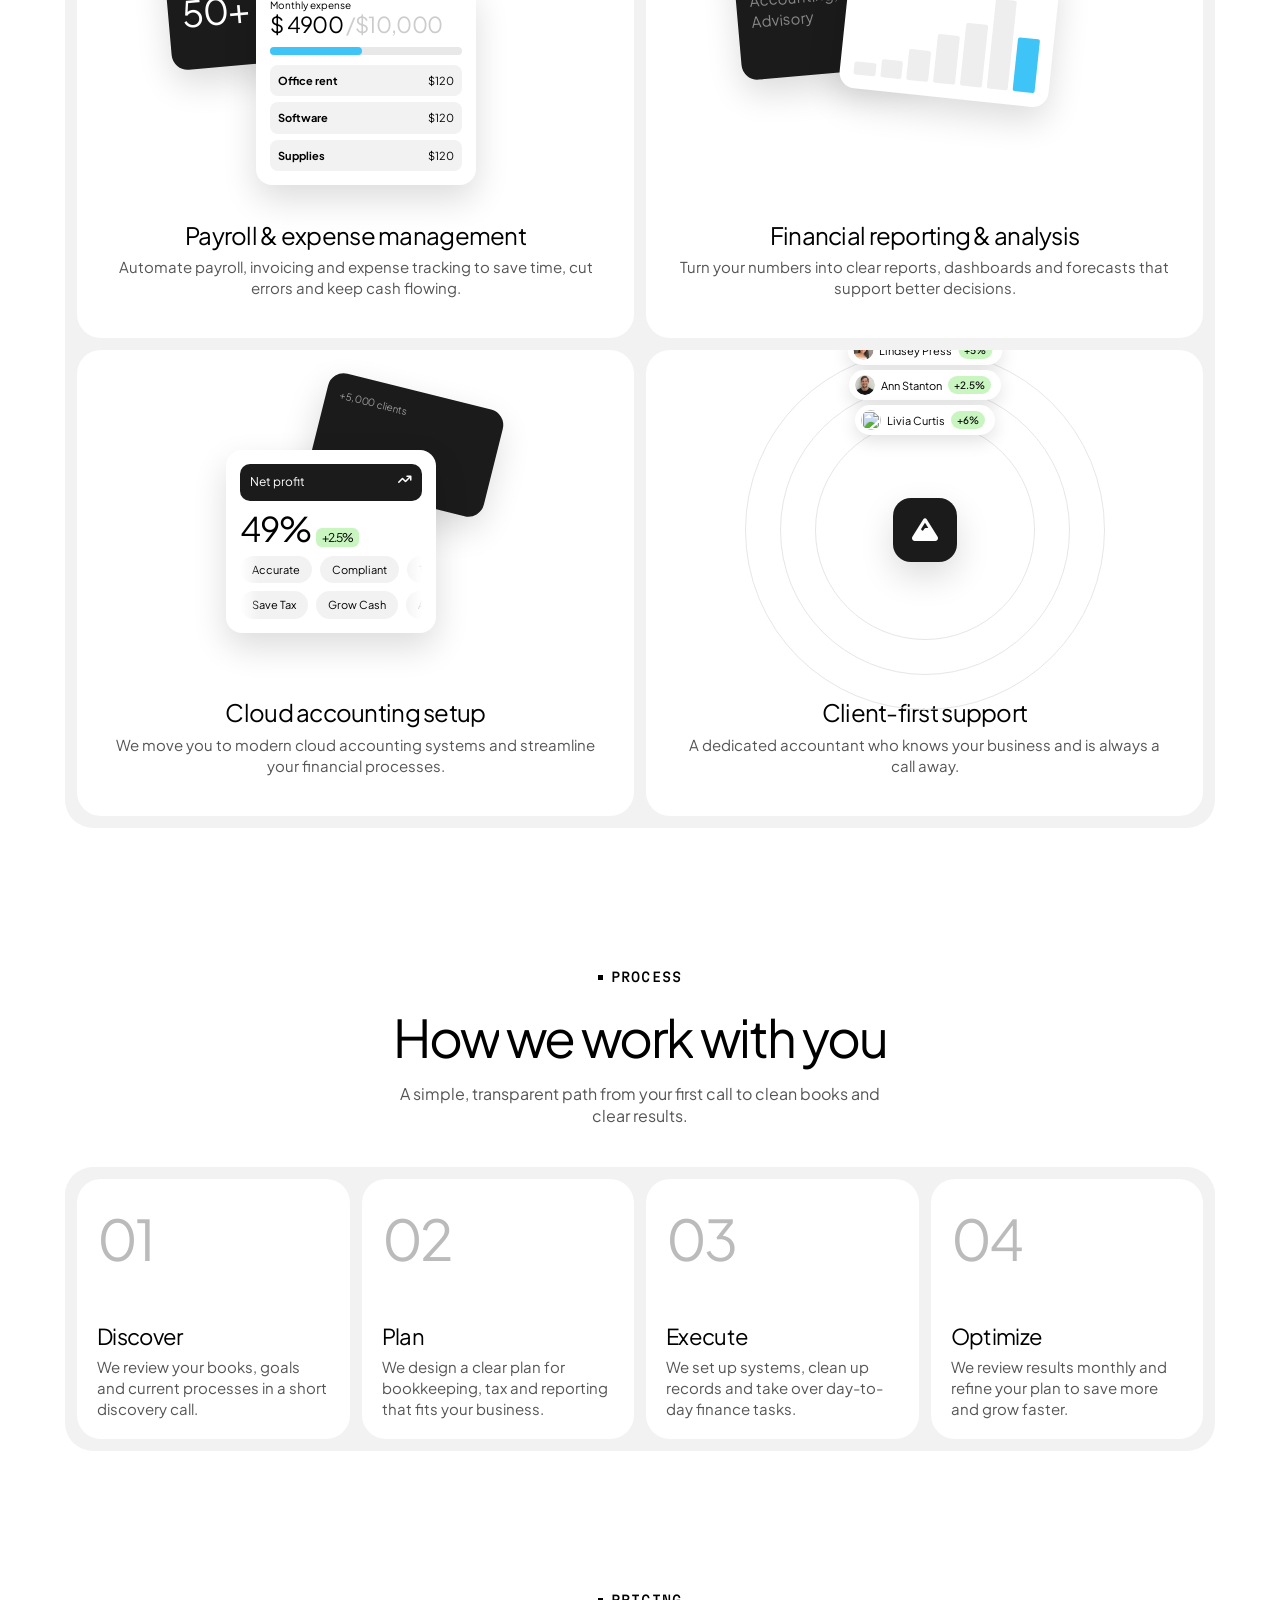
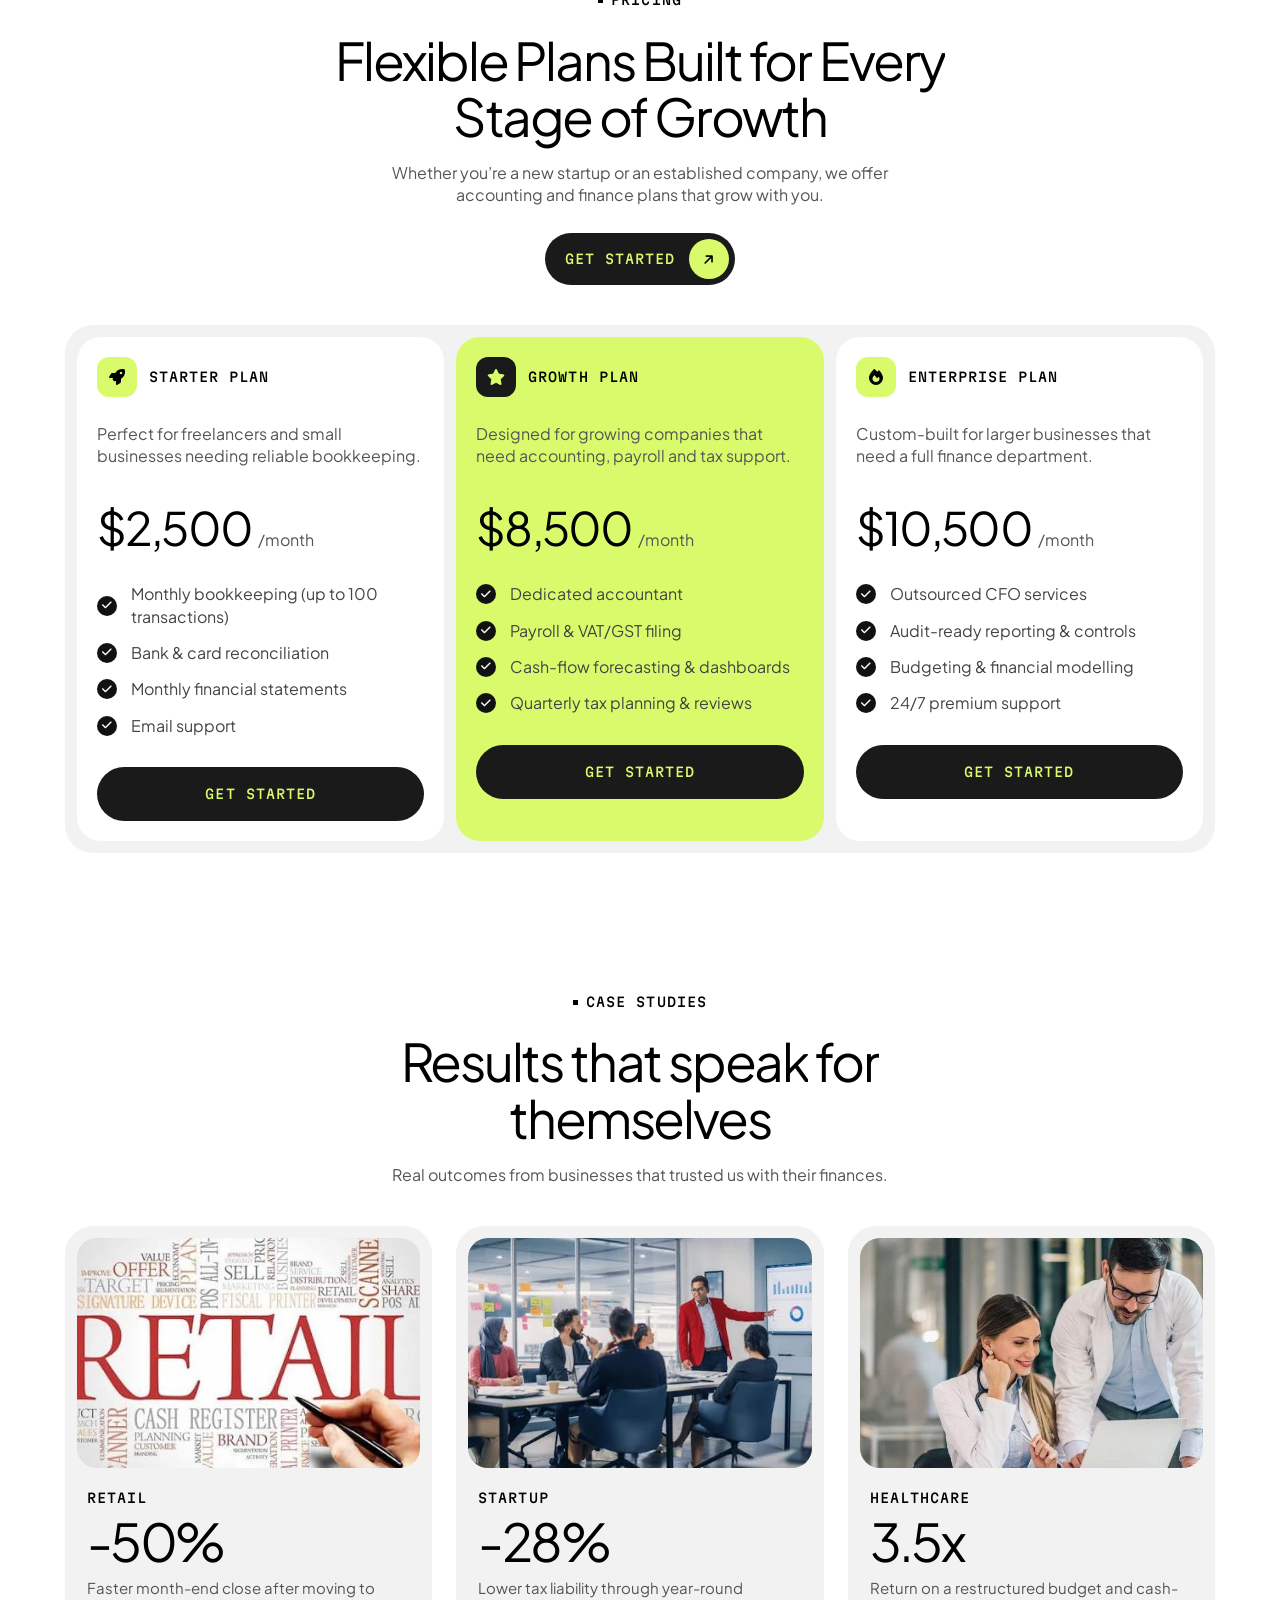
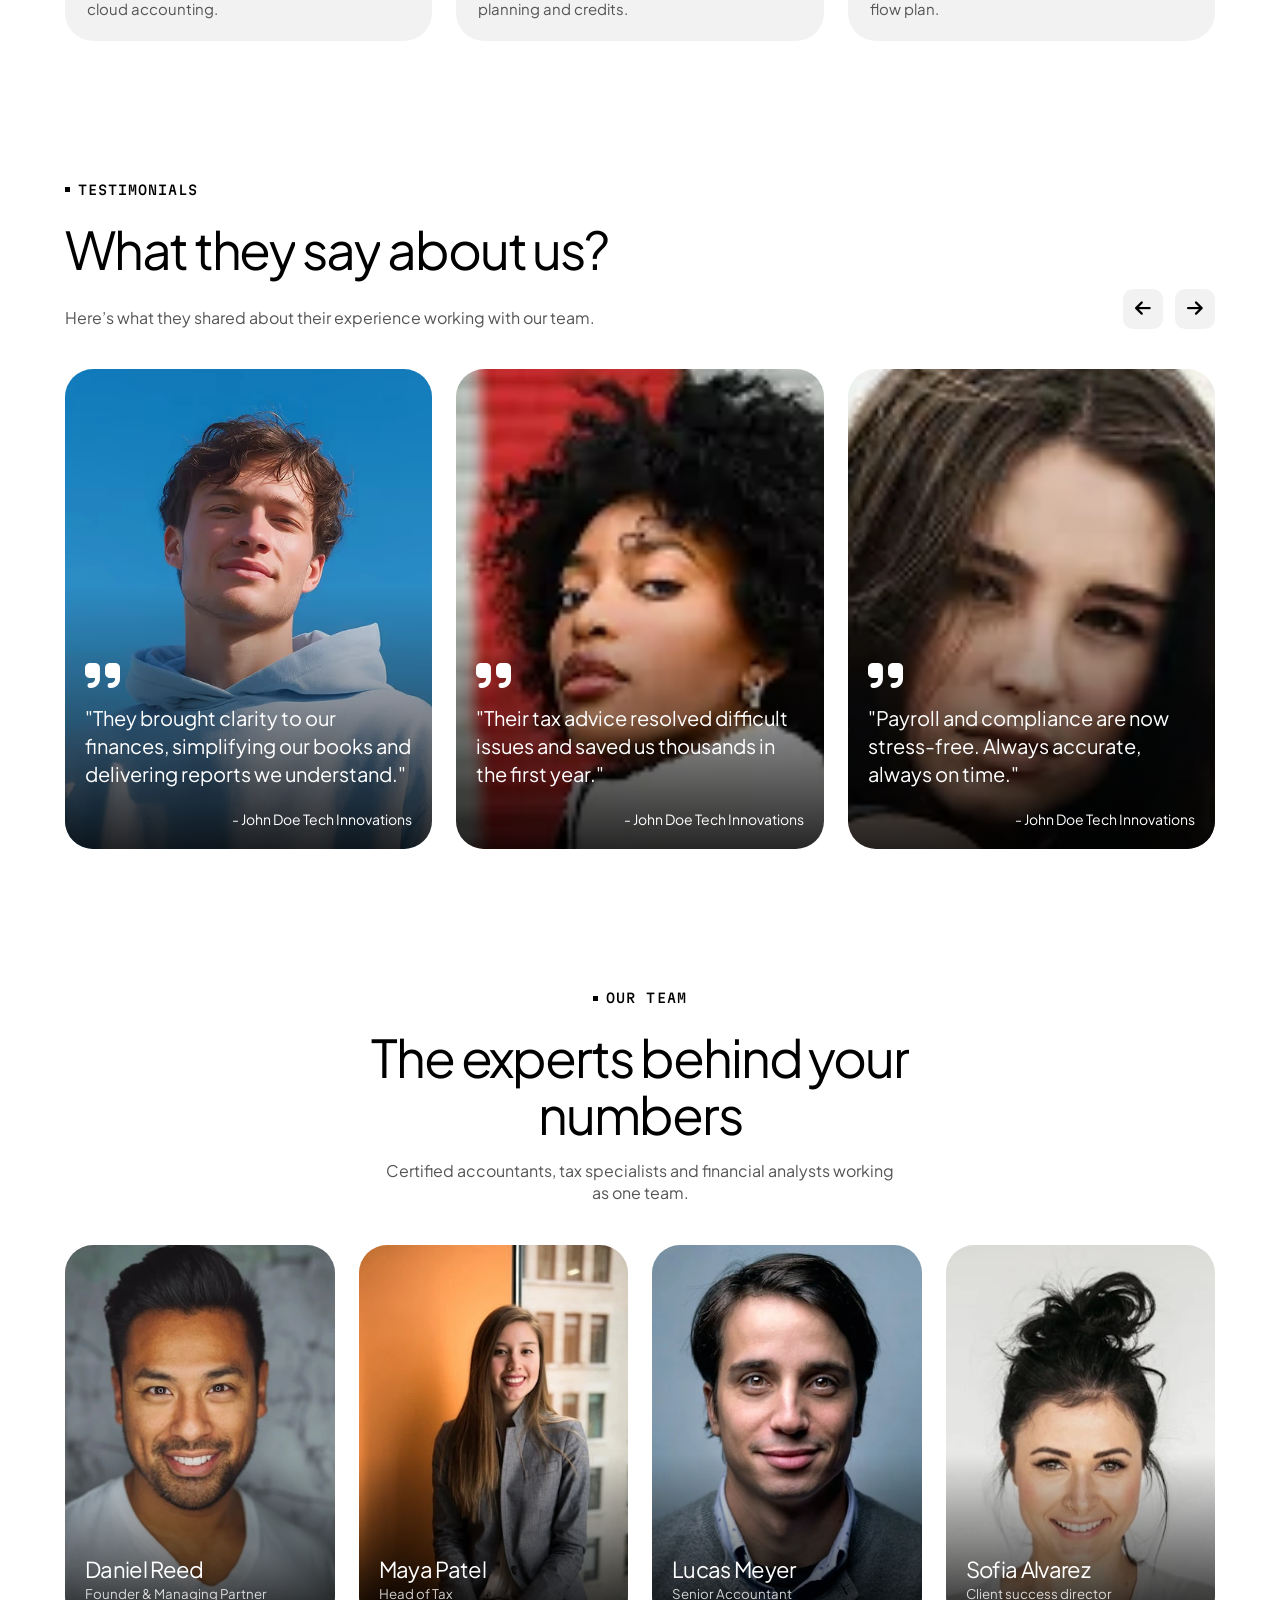
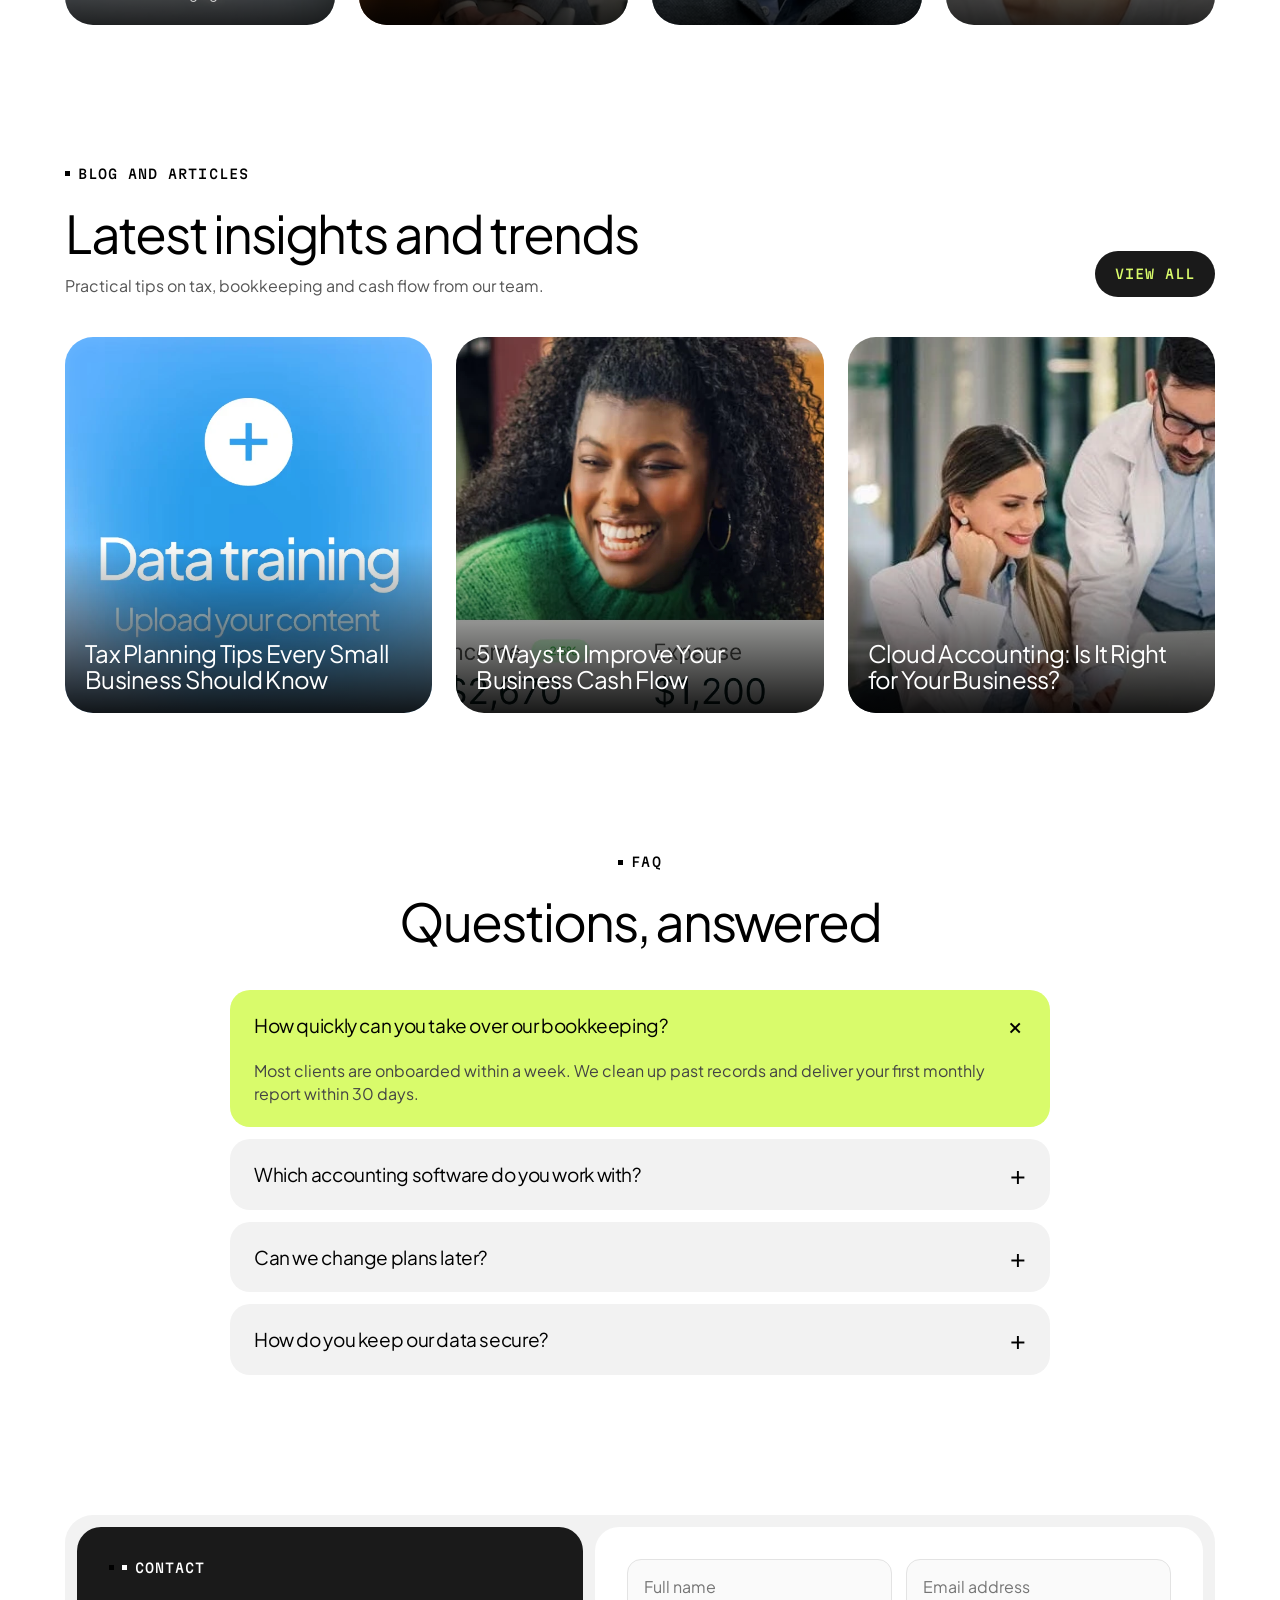
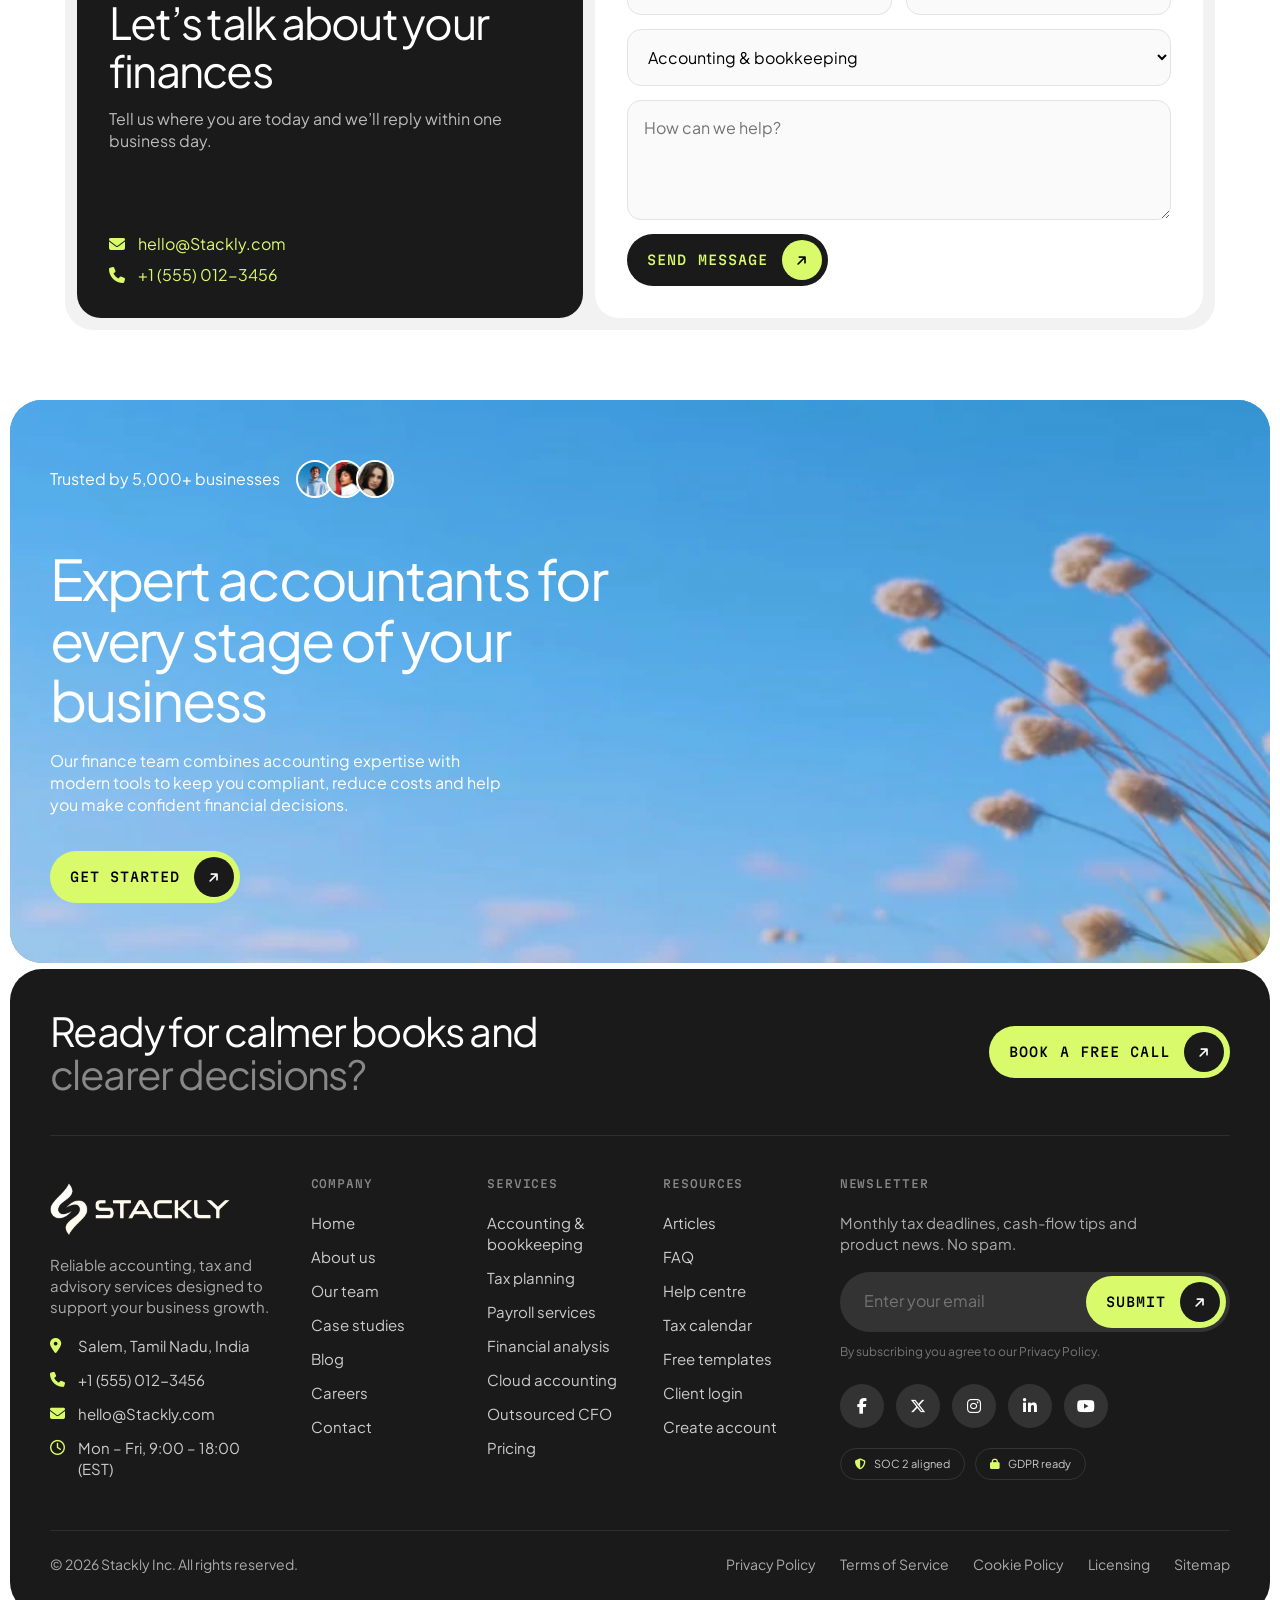
==== commit ca836a49: "loaer rmov" ====
--- a/index.html
+++ b/index.html
@@ -18,7 +18,6 @@
 </head>
 
 <body>
-    <div id="loader">Stackly</div>
     <div id="bar"></div>
     <button id="up" aria-label="Back to top"><i class="fa-solid fa-arrow-up"></i></button>
 
@@ -29,9 +28,10 @@
             <a href="./index.html" class="logo" style="width: 180px;height:60px"><img style="width:100%;height:60px;object-fit: cover;" src="./src/logo/Untitled design (1)-compressed_11zon.webp" alt="Stackly"></a>
             <div class="links mono" id="links"><a href="./index.html">Home</a><a href="./service.html">Services</a><a
                     href="./about.html">About us</a><a href="./blog.html">Blog</a><a href="./contact.html">Contact</a>
+                    <a href="./login.html" class="pill mono nav-login-mobile" style="background:var(--lime);color:#000">Login</a>
                 
             </div>
-            <a href="./login.html" class="pill mono" style="background:var(--lime);color:#000">Login</a>
+                    <a href="./login.html" class="pill mono nav-login-desktop" style="background:var(--lime);color:#000">Login</a>
             <button class="burger" id="burger" aria-label="Menu"><span></span><span></span></button>
         </nav>
         <div class="hero-c">
--- a/style.css
+++ b/style.css
@@ -198,6 +198,10 @@
 
 .links a:hover:after {
     width: 100%
+}
+
+.nav-login-mobile {
+    display: none
 }
 
 .burger {
@@ -2213,6 +2217,21 @@
         border: 0
     }
 
+    .links a.nav-login-mobile {
+        display: block;
+        width: fit-content;
+        margin: 12px 0 6px;
+        padding: 11px 18px;
+    }
+
+    .links a.nav-login-mobile:after {
+        display: none
+    }
+
+    .nav-login-desktop {
+        display: none
+    }
+
     nav>.btn,
     nav>.pill.buy {
         display: none
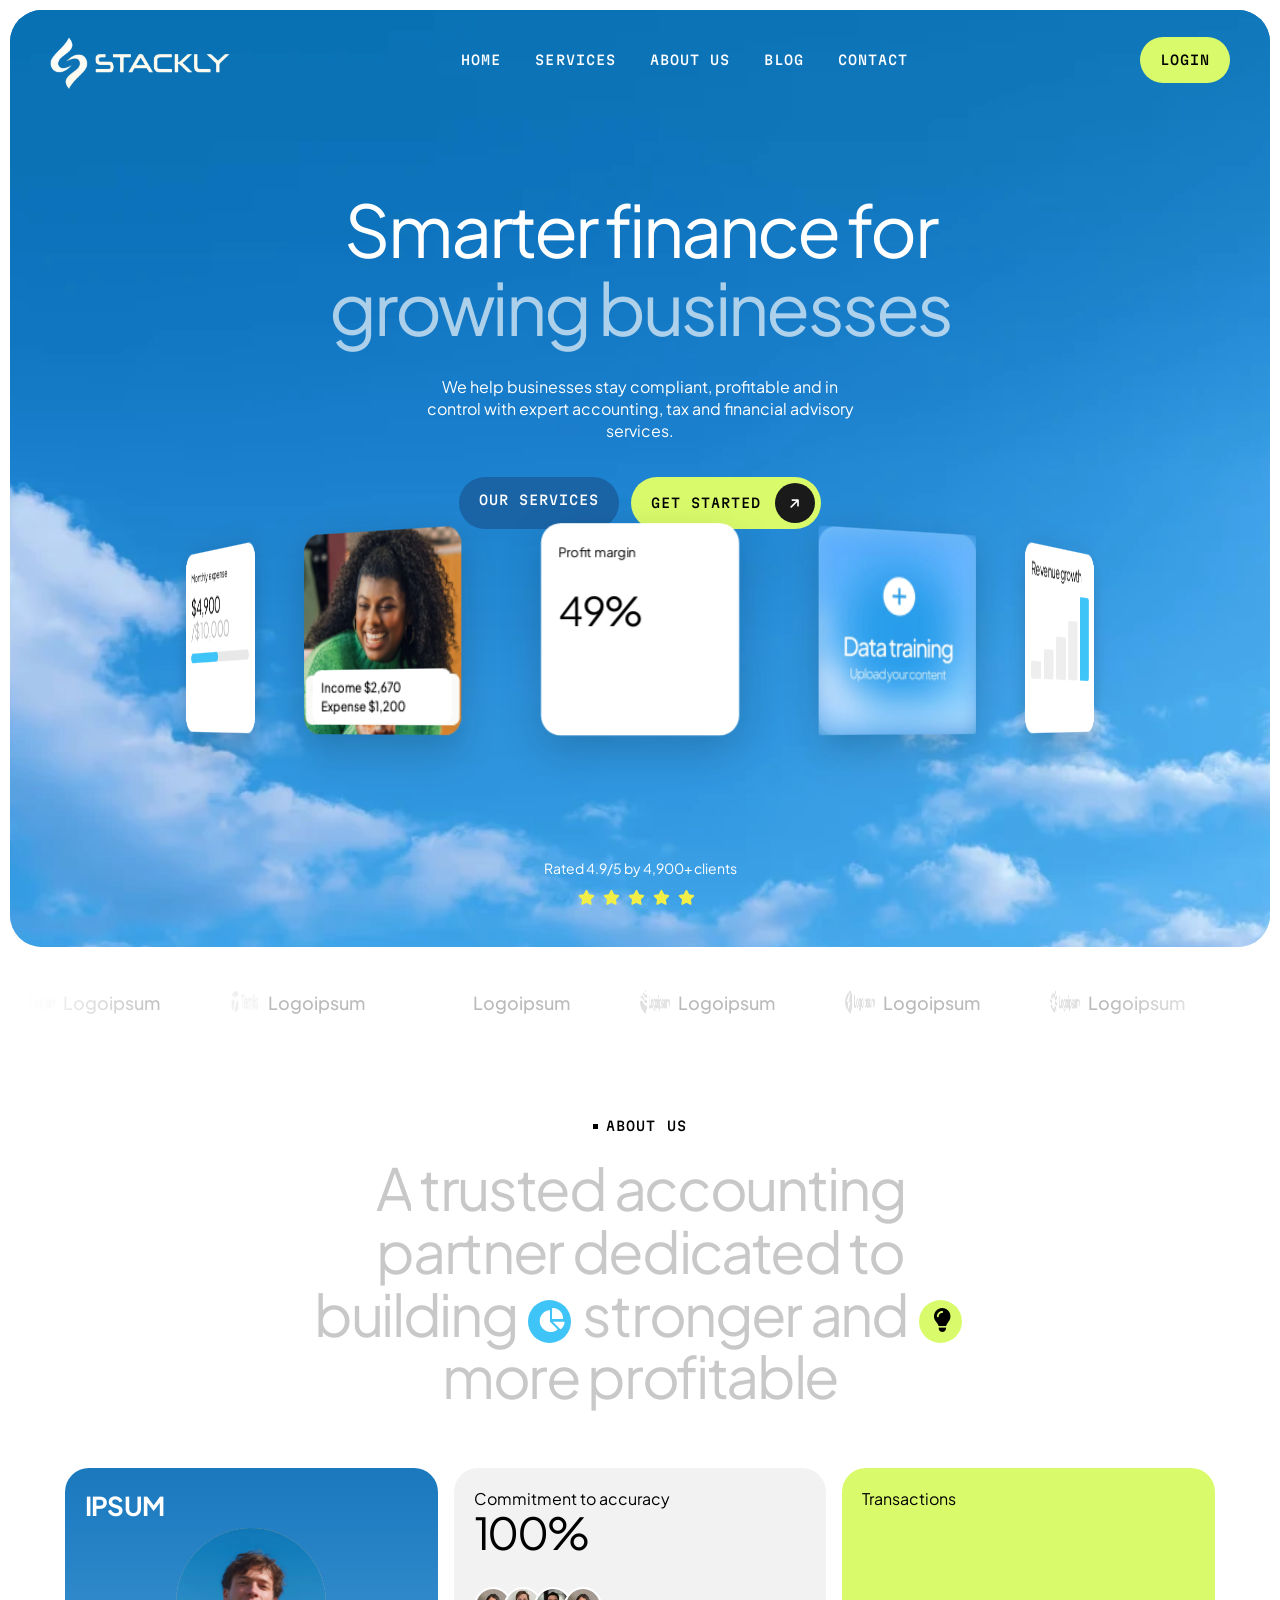
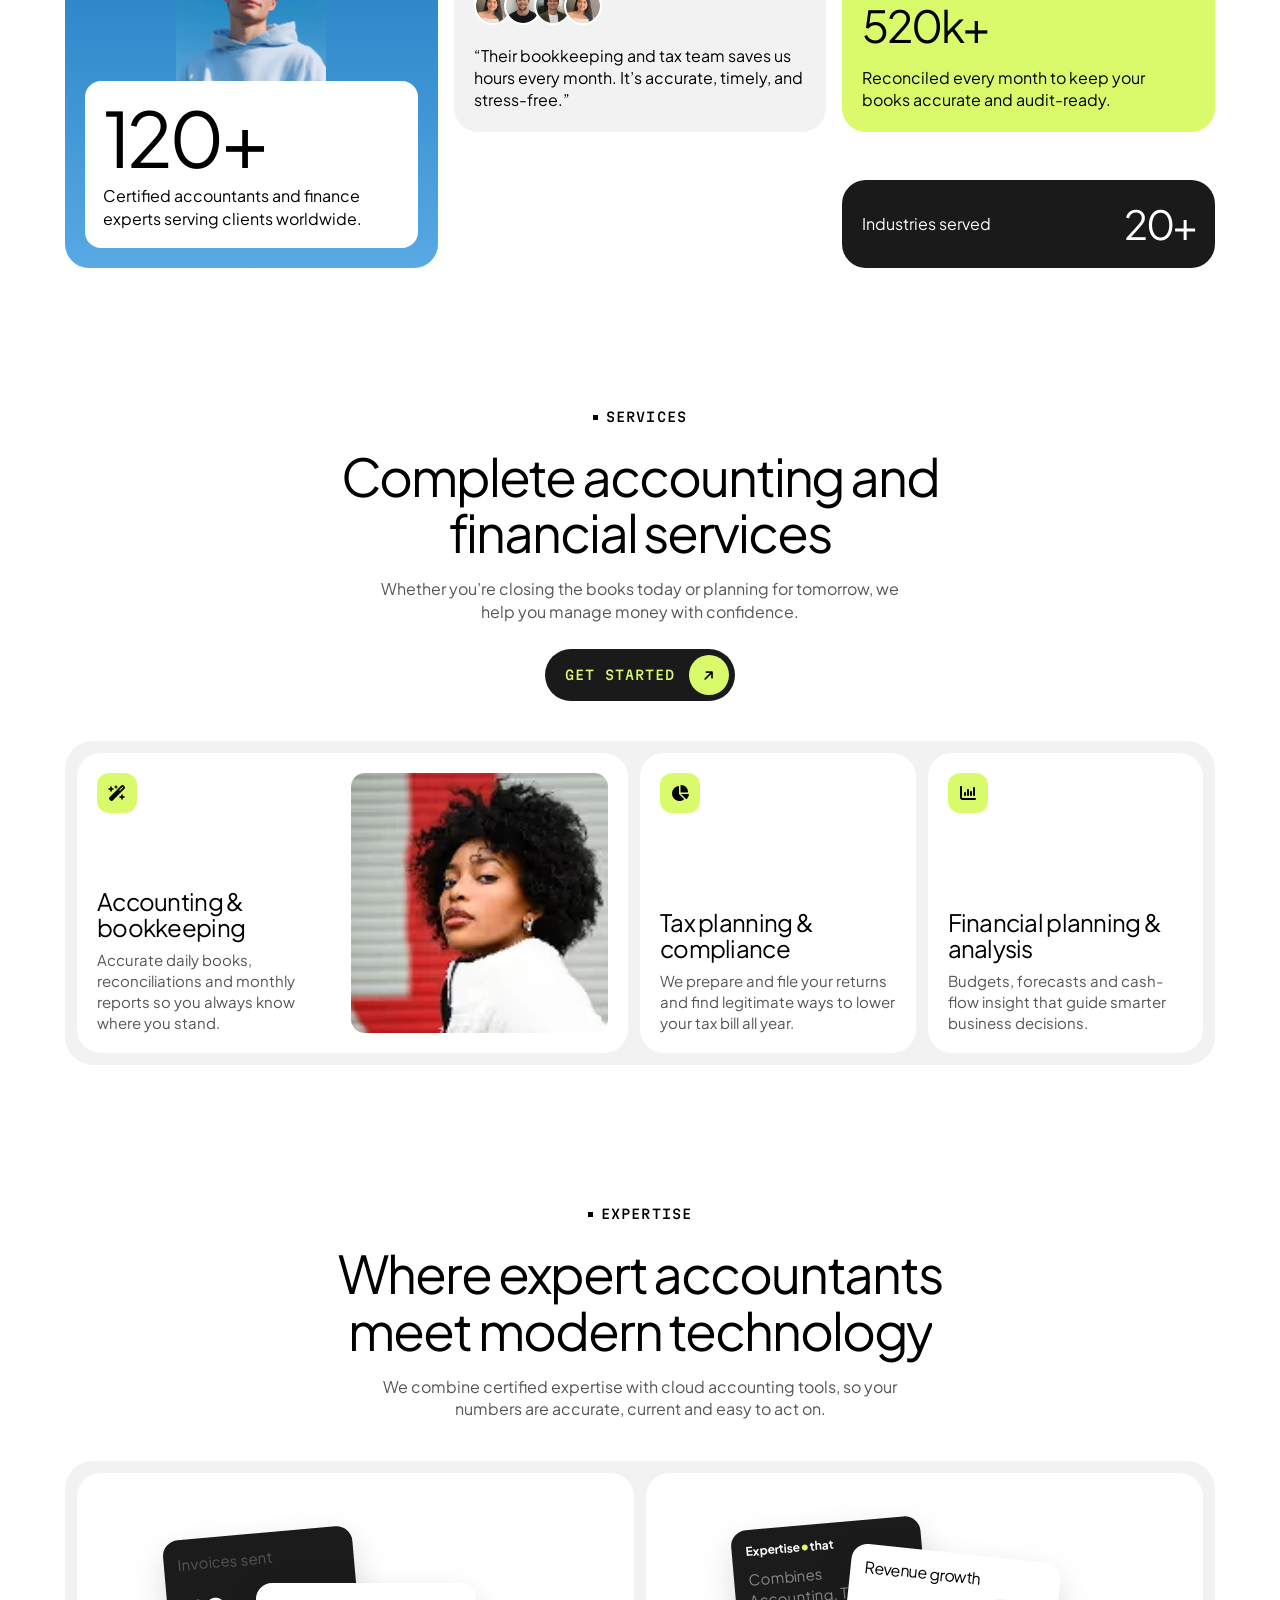
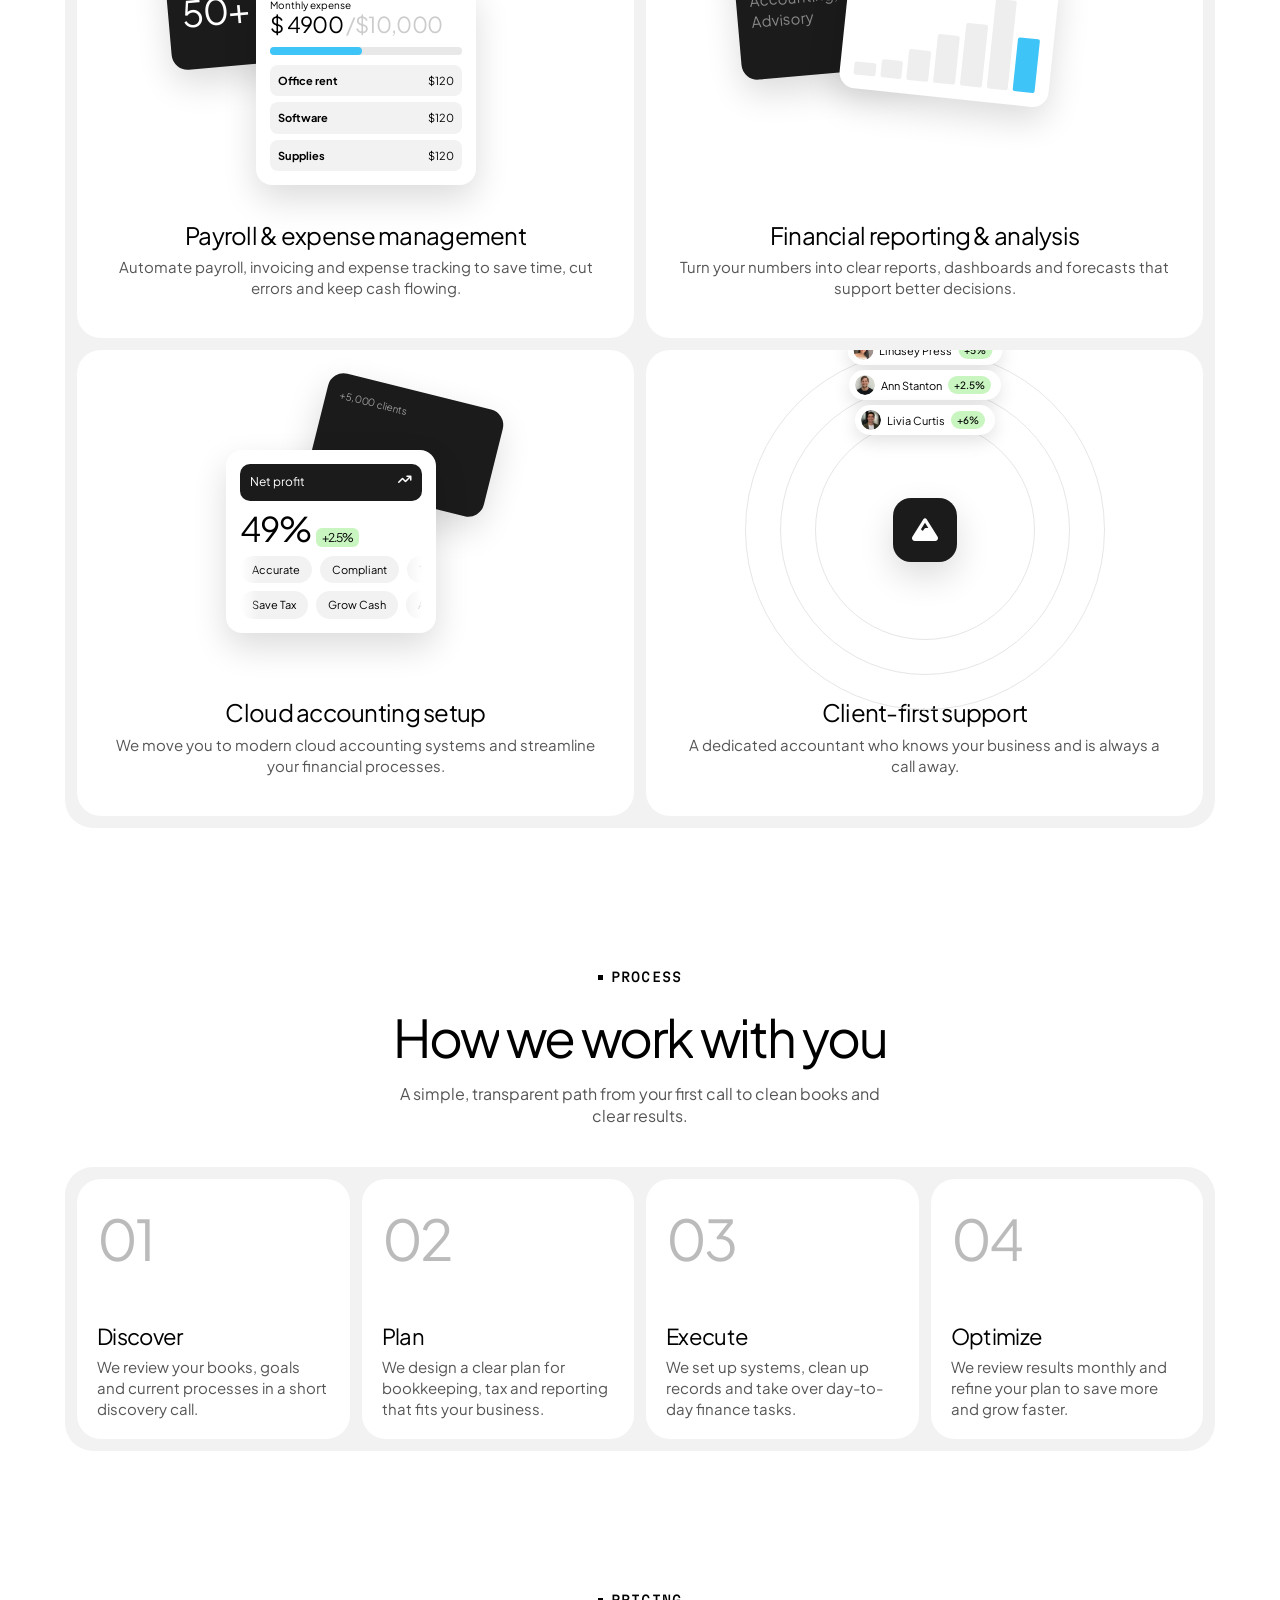
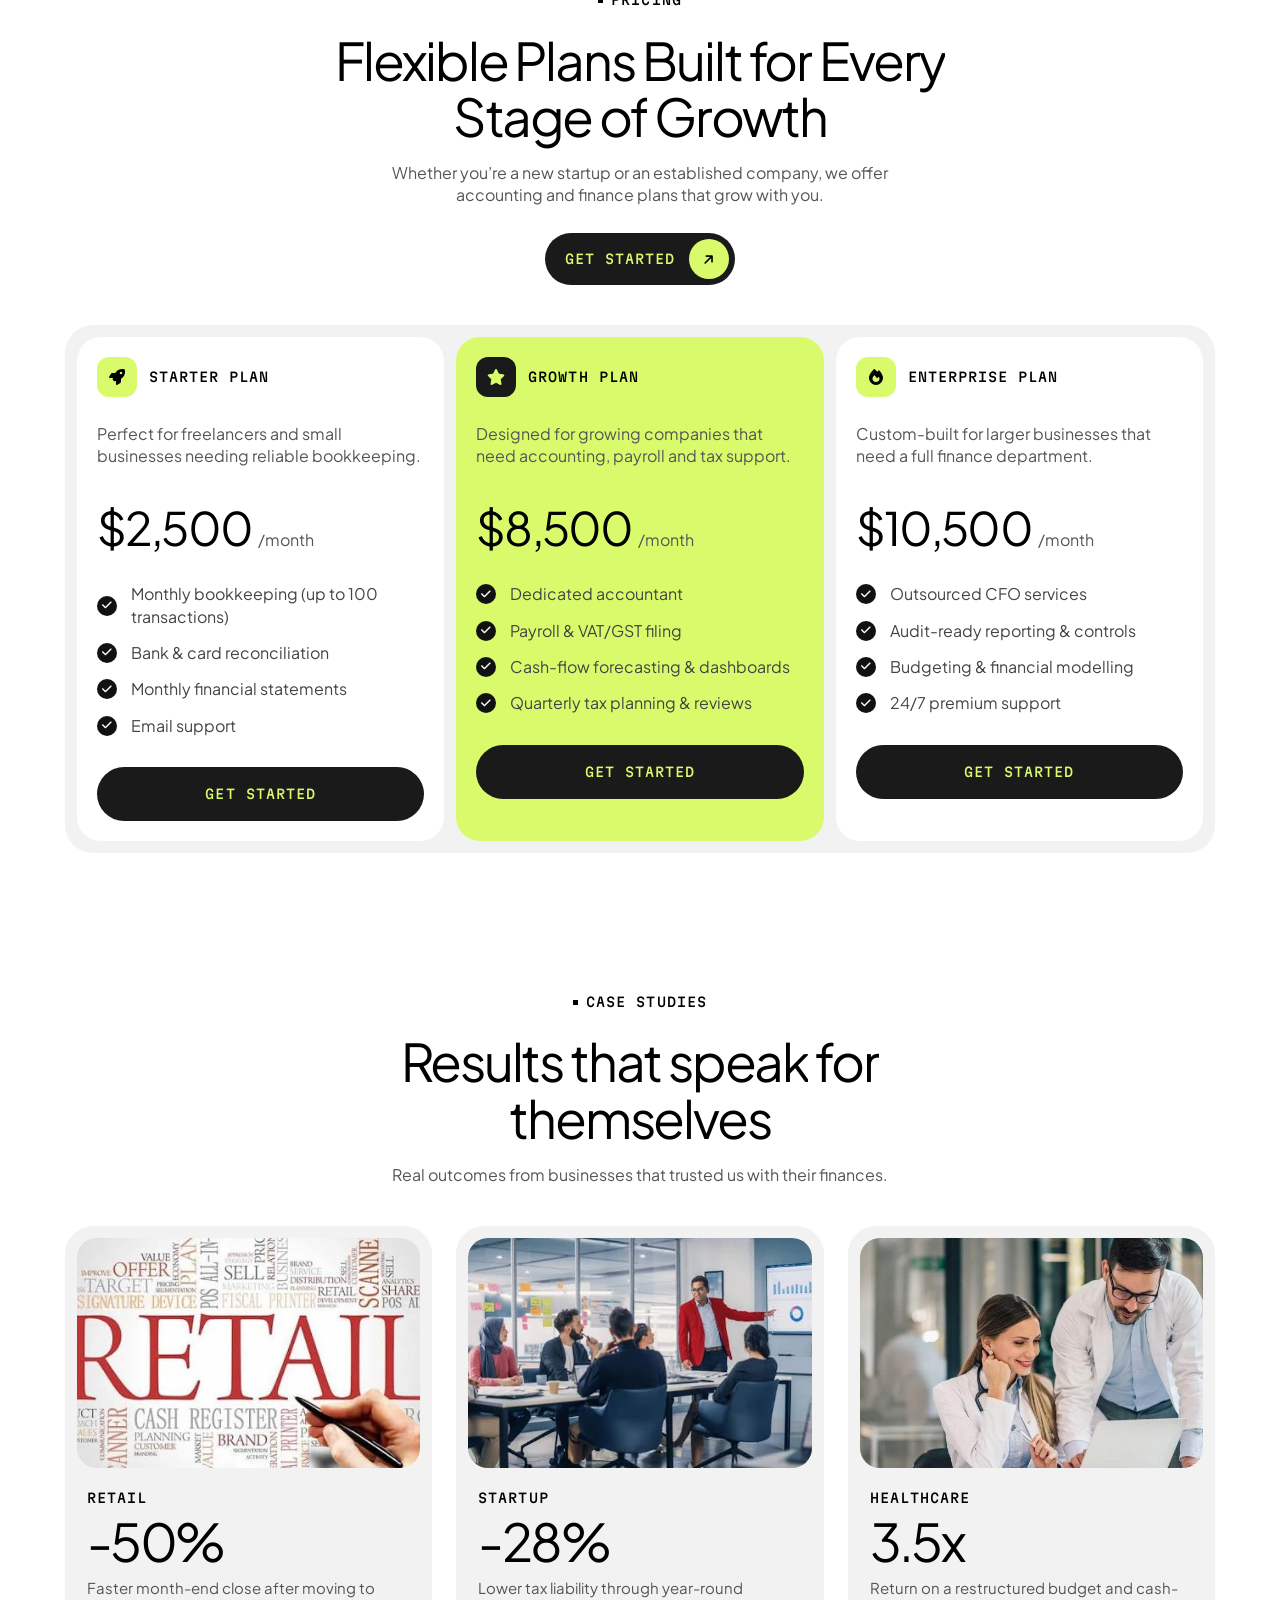
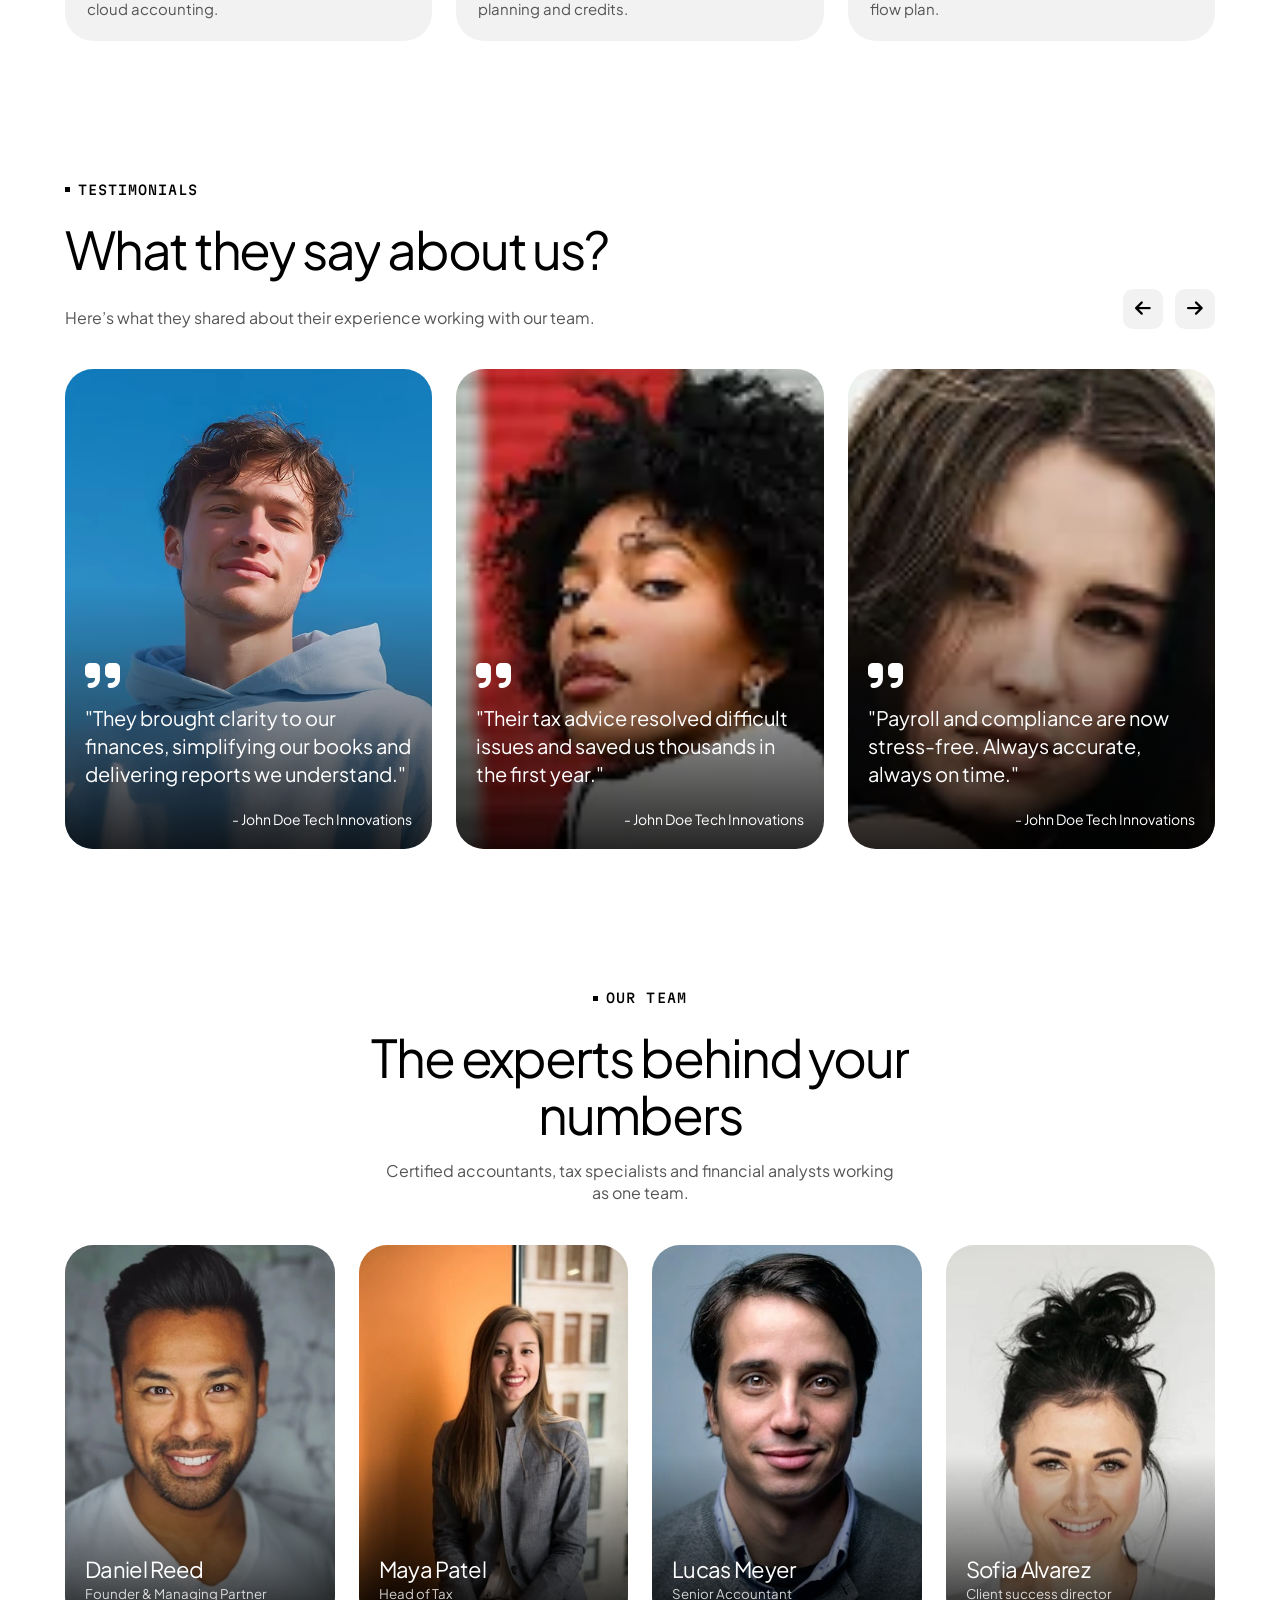
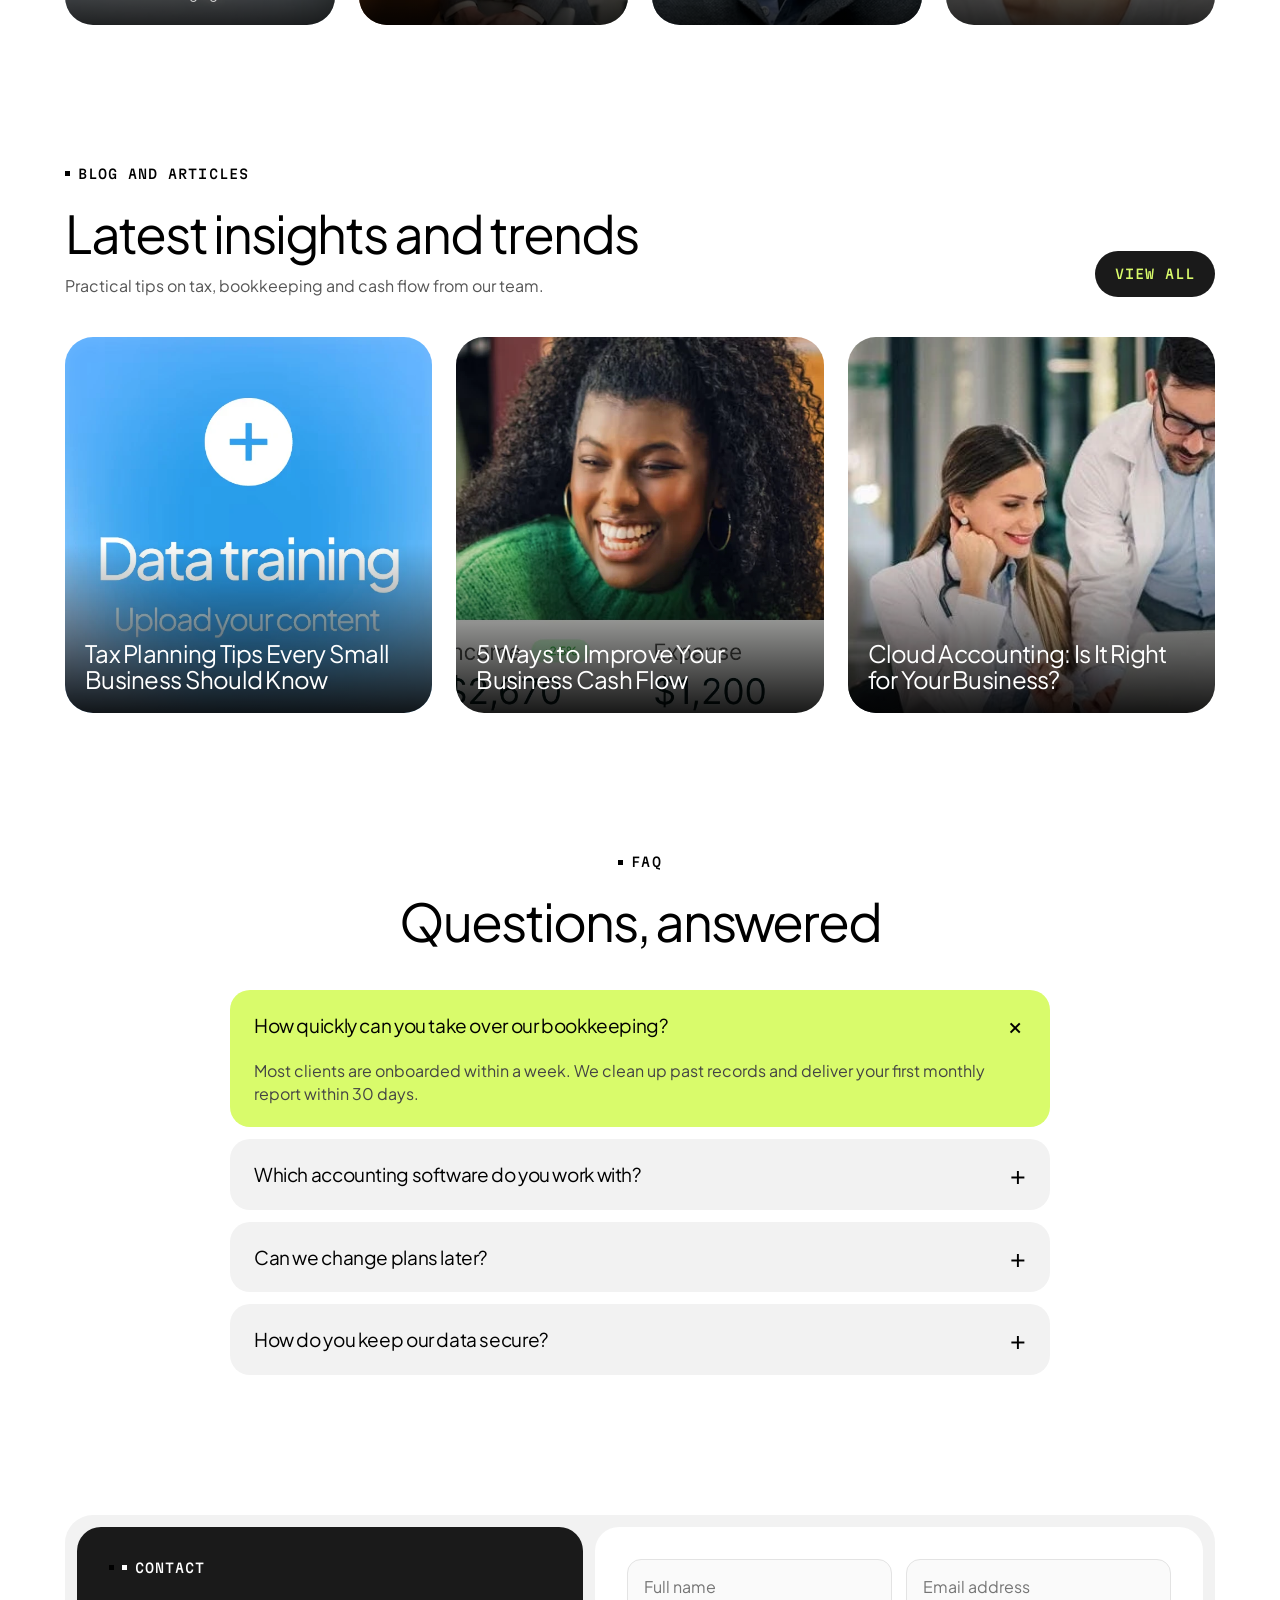
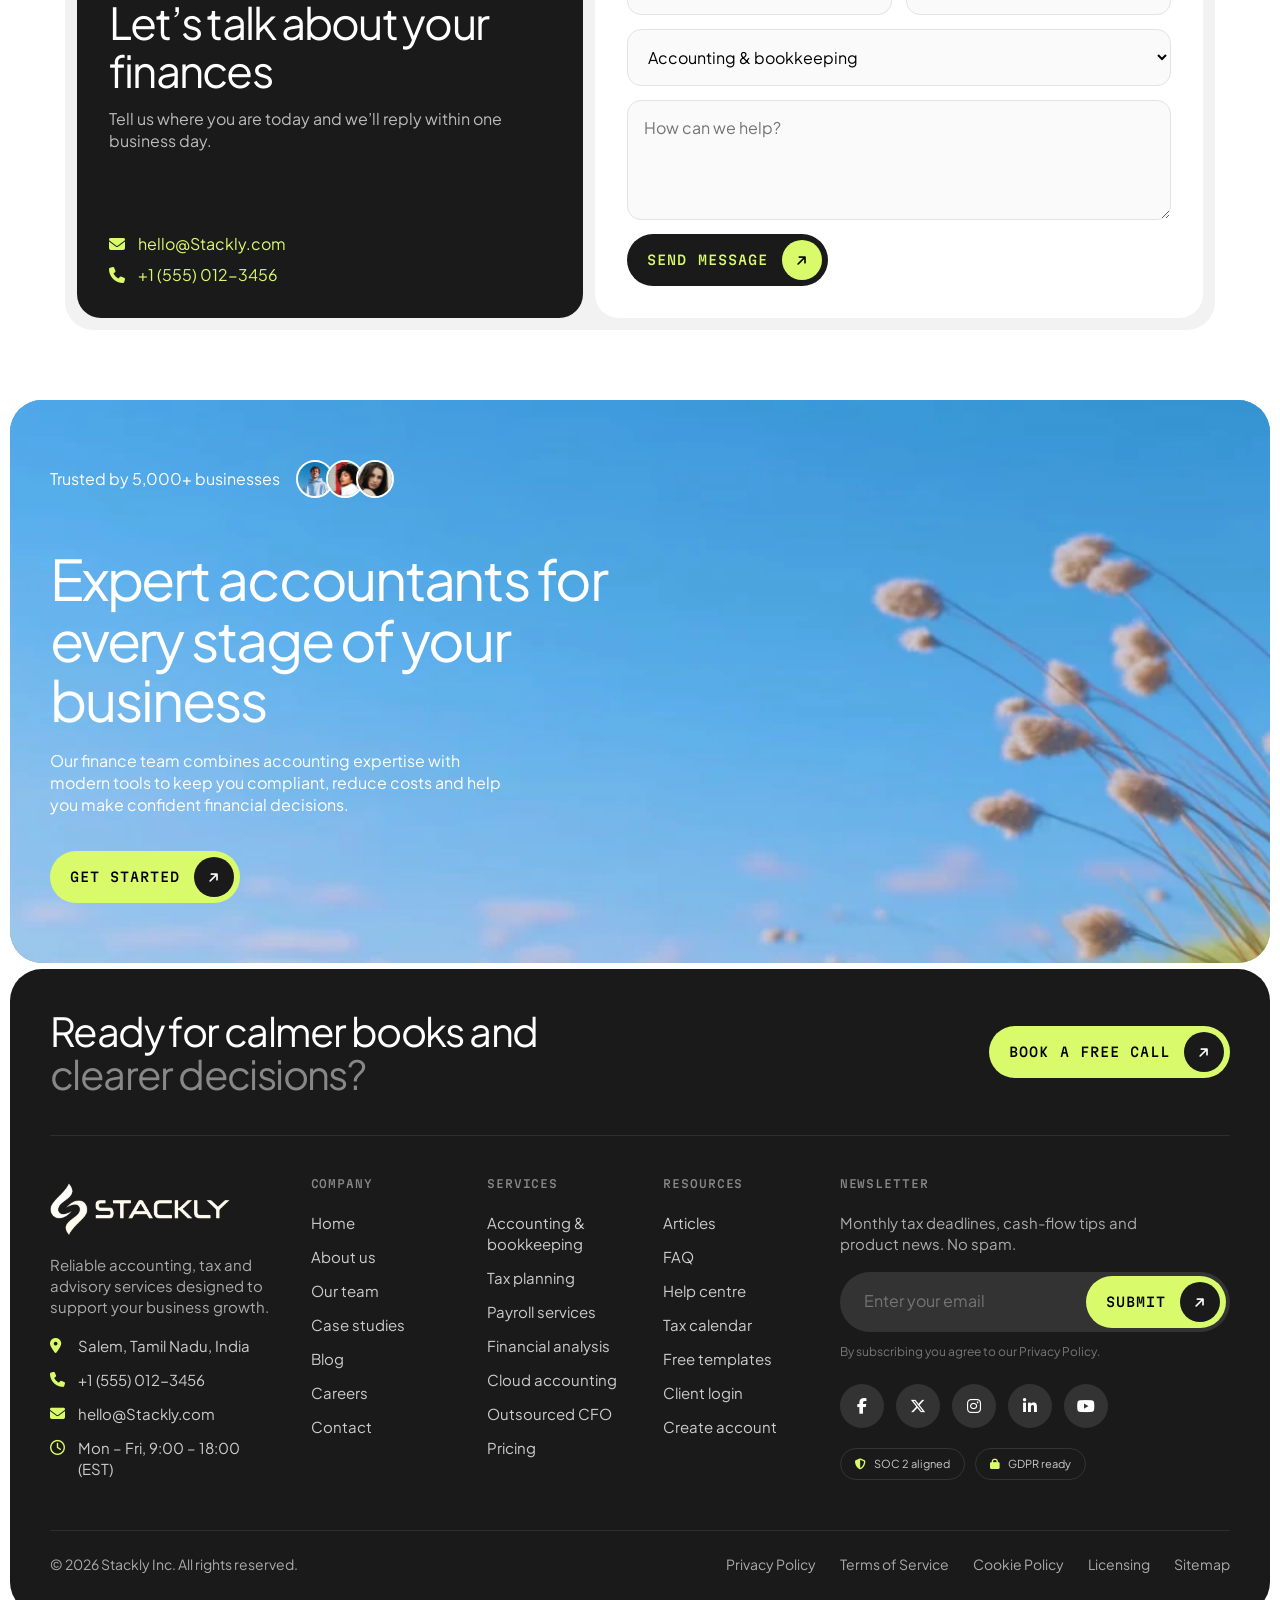
==== commit 65c21145: "fixed" ====
--- a/index.html
+++ b/index.html
@@ -66,7 +66,7 @@
             <div class="card3d dark">
                 <h3 style="font-size:14px">Expertise that combines Accounting, Tax, and Advisory</h3>
             </div>
-            <div class="card3d blue"><img class="fill" src="./src/69c191eab4156e2cc5f3401f_ab860bd3f6bb78a8176a67434c1108a3_Frame 2147227212-compressed.webp" alt=""
+            <div class="card3d blue"><img class="fill" src="./src/69a5007e9468539ba66cdd61_card-7-compressed.webp" alt=""
                     style="opacity:.8">
                 <h3 style="position:relative;font-size:14px;color:#fff;margin-top:40px;text-align:center">Tax savings
                 </h3>
@@ -112,7 +112,7 @@
                     <div>
                         <div class="av"><img src="./src/person1.webp" alt=""><img
                                 src="./src/person2.webp" alt=""><img
-                                src="./src/person3\.webp" alt=""><img src="./src/person1.webp"
+                                src="./src/person3%5C.webp" alt=""><img src="./src/person1.webp"
                                 alt=""></div>
                         <p style="margin-top:20px">“Their bookkeeping and tax team saves us hours every month. It’s
                             accurate, timely, and stress-free.”</p>
@@ -245,7 +245,7 @@
                             </div>
                         </div>
                         <div class="orb" style="width:220px;height:220px;--d:18s;">
-                            <div class="chip"><img src="./src/person3\.webp" alt=""> Livia Curtis
+                            <div class="chip"><img src="./src/person3%5C.webp" alt=""> Livia Curtis
                                 <b>+6%</b>
                             </div>
                         </div>
--- a/style.css
+++ b/style.css
@@ -23,6 +23,10 @@
     background: #fff;
     overflow-x: hidden;
     line-height: 1.4
+}
+
+body.menu-open {
+    overflow: hidden
 }
 
 a {
@@ -1598,8 +1602,11 @@
     visibility: hidden
 }
 
-#loader svg {
-    width: 76px;
+#loader img {
+    width: 180px;
+    max-width: 65vw;
+    height: 60px;
+    object-fit: cover;
     animation: pl 1s ease-in-out infinite
 }
 
@@ -1654,7 +1661,7 @@
 
 body:not(.ready) .hero-c>* {
     animation: none;
-    opacity: 0
+    opacity: 0;
 }
 
 .hero>.bgimg,
@@ -2104,7 +2111,7 @@
 }
 
 .hero-c>* {
-    animation: up 1s both
+    animation: up 0.6s both
 }
 
 .hero-c>*:nth-child(2) {
@@ -2182,20 +2189,23 @@
     }
 
     .burger {
-        display: block
+        display: block;
+        position: relative;
+        z-index: 1001
     }
 
     .links {
-        position: absolute;
-        top: 70px;
-        left: 12px;
-        right: 12px;
+        position: fixed;
+        inset: 0;
+        z-index: 1000;
         flex-direction: column;
+        align-items: center;
+        justify-content: center;
         gap: 0;
-        background: rgba(10, 60, 110, .92);
+        background: rgba(10, 60, 110, .98);
         backdrop-filter: blur(12px);
-        border-radius: 20px;
-        padding: 10px 24px;
+        border-radius: 0;
+        padding: 90px 24px 32px;
         opacity: 0;
         visibility: hidden;
         transform: translateY(-10px);
@@ -2209,7 +2219,7 @@
     }
 
     .links a {
-        padding: 14px 0;
+        padding: 16px 0;
         border-bottom: 1px solid rgba(255, 255, 255, .12)
     }
 
@@ -2220,7 +2230,7 @@
     .links a.nav-login-mobile {
         display: block;
         width: fit-content;
-        margin: 12px 0 6px;
+        margin: 18px 0 6px;
         padding: 11px 18px;
     }
 
@@ -2352,7 +2362,6 @@
 
 .hero-c {
     transform: translateY(calc(var(--s, 0)*-70px));
-    opacity: calc(1 - var(--s, 0)*1.3)
 }
 
 
--- a/pages.css
+++ b/pages.css
@@ -177,6 +177,7 @@
     background: radial-gradient(circle, rgba(217, 251, 107, .3), transparent 65%); animation: drift 12s ease-in-out infinite alternate
 }
 .cta2>* { position: relative }
+.cta2>div { min-width: 0 }
 .cta2 h2 { font-size: clamp(28px, 4vw, 46px); max-width: 560px }
 .cta2 h2 .w { padding-bottom: .12em }
 .cta2 p { color: #bbb; margin-top: 14px; max-width: 460px }
@@ -339,6 +340,11 @@
     .tools { flex-direction: column; align-items: stretch }
     .search { width: 100% }
     .cta2 { padding: 40px 24px; margin: 0 6px 6px }
+    .cta2>div { flex: 1 1 100%; width: 100%; min-width: 0 }
+    .cta2 h2, .cta2 p { min-width: 0; overflow-wrap: anywhere }
+    .cta2 .sub { display: grid; grid-template-columns: minmax(0, 1fr); gap: 8px; padding: 8px; border-radius: 18px }
+    .cta2 .sub input { width: 100%; min-height: 48px; padding: 0 12px }
+    .cta2 .sub .btn { width: 100%; min-width: 0; justify-content: space-between }
     .map { height: 380px }
     .map .addr { left: 12px; right: 12px; bottom: 12px; max-width: none }
     .auth { grid-template-columns: 1fr; padding: 6px }
